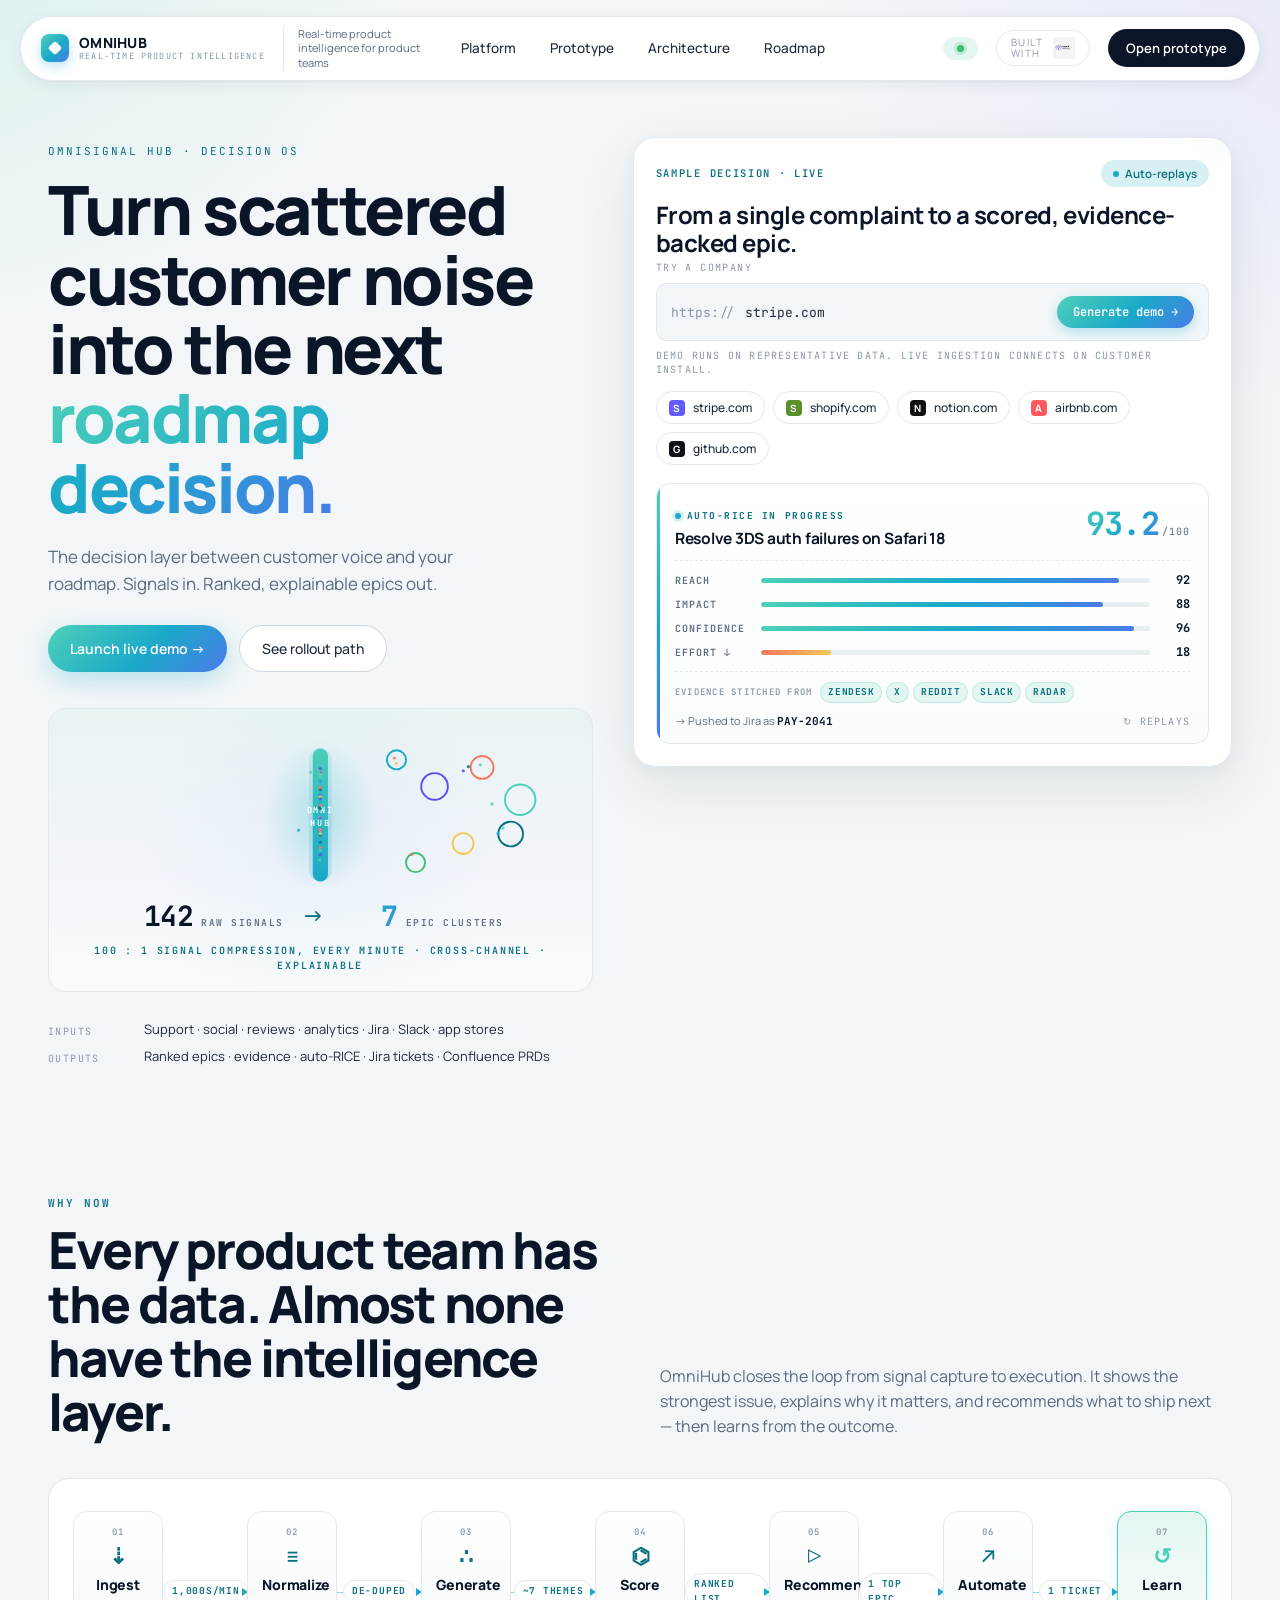
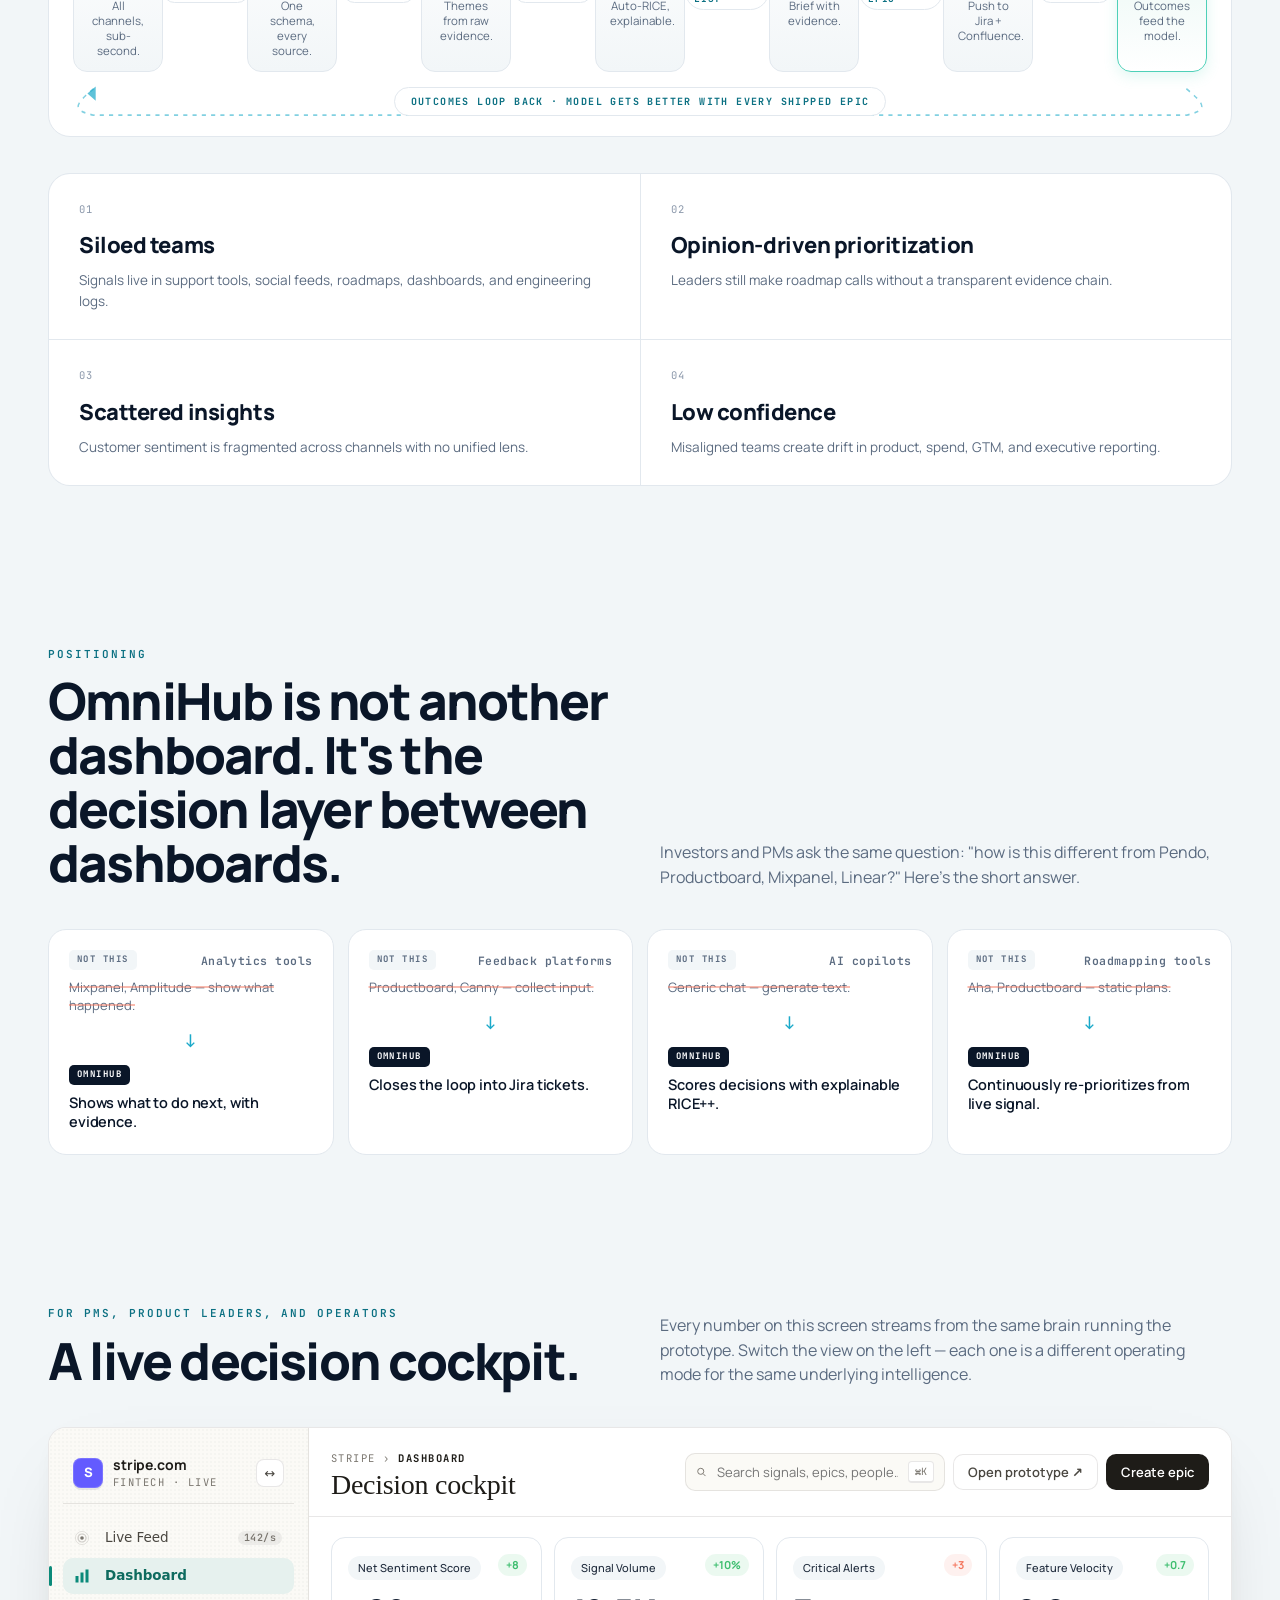
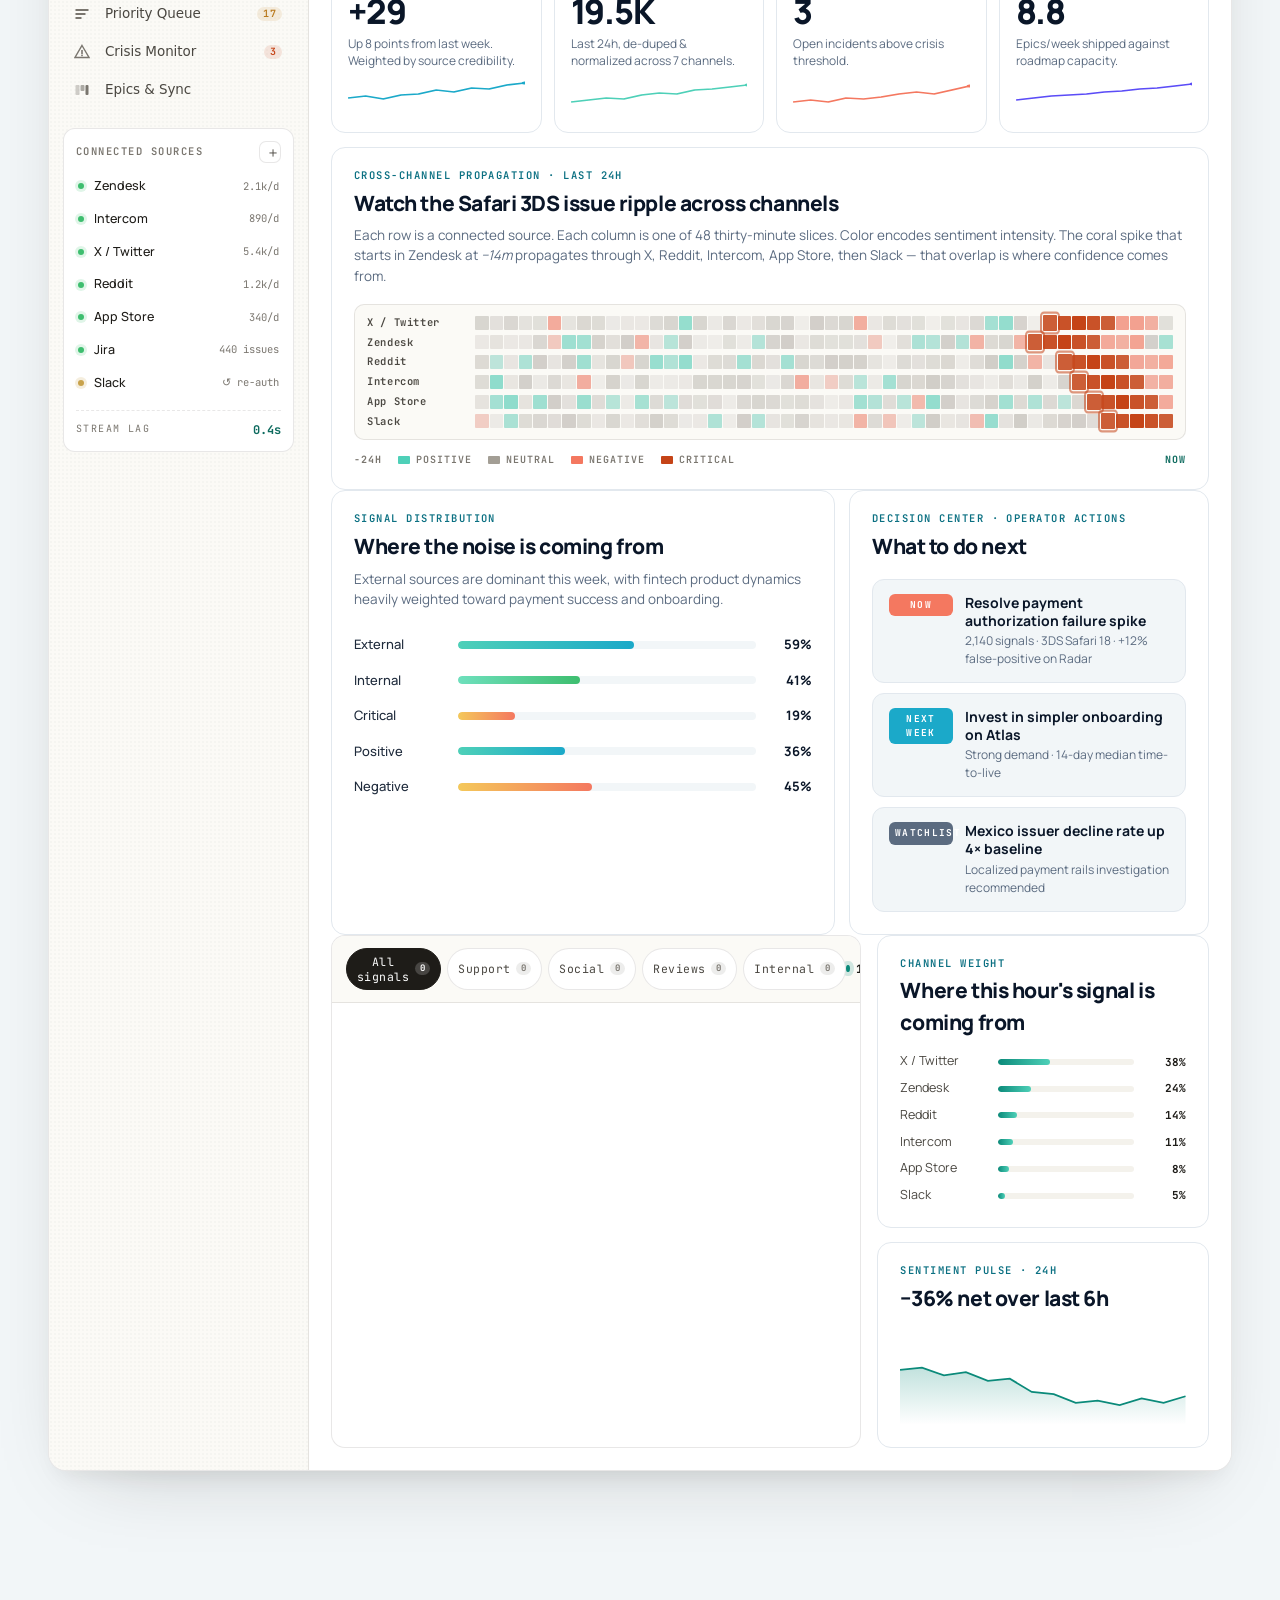
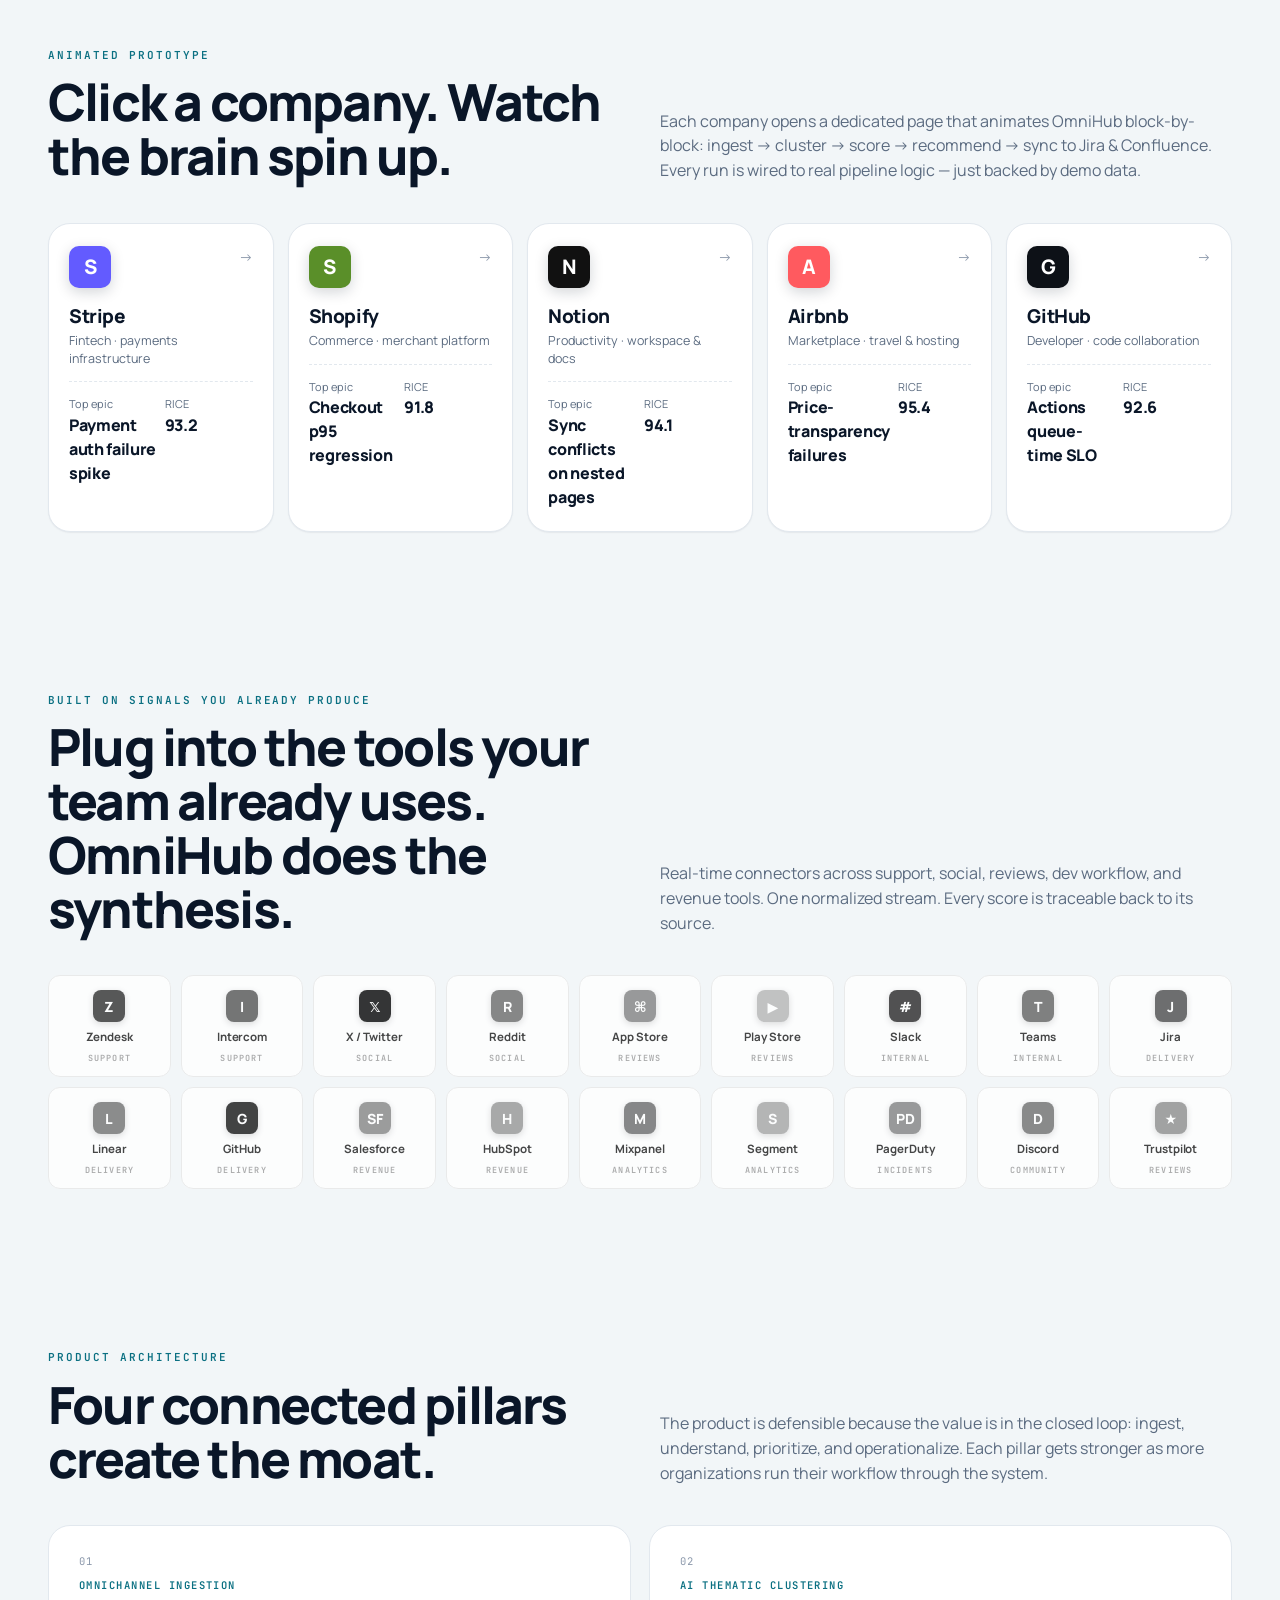
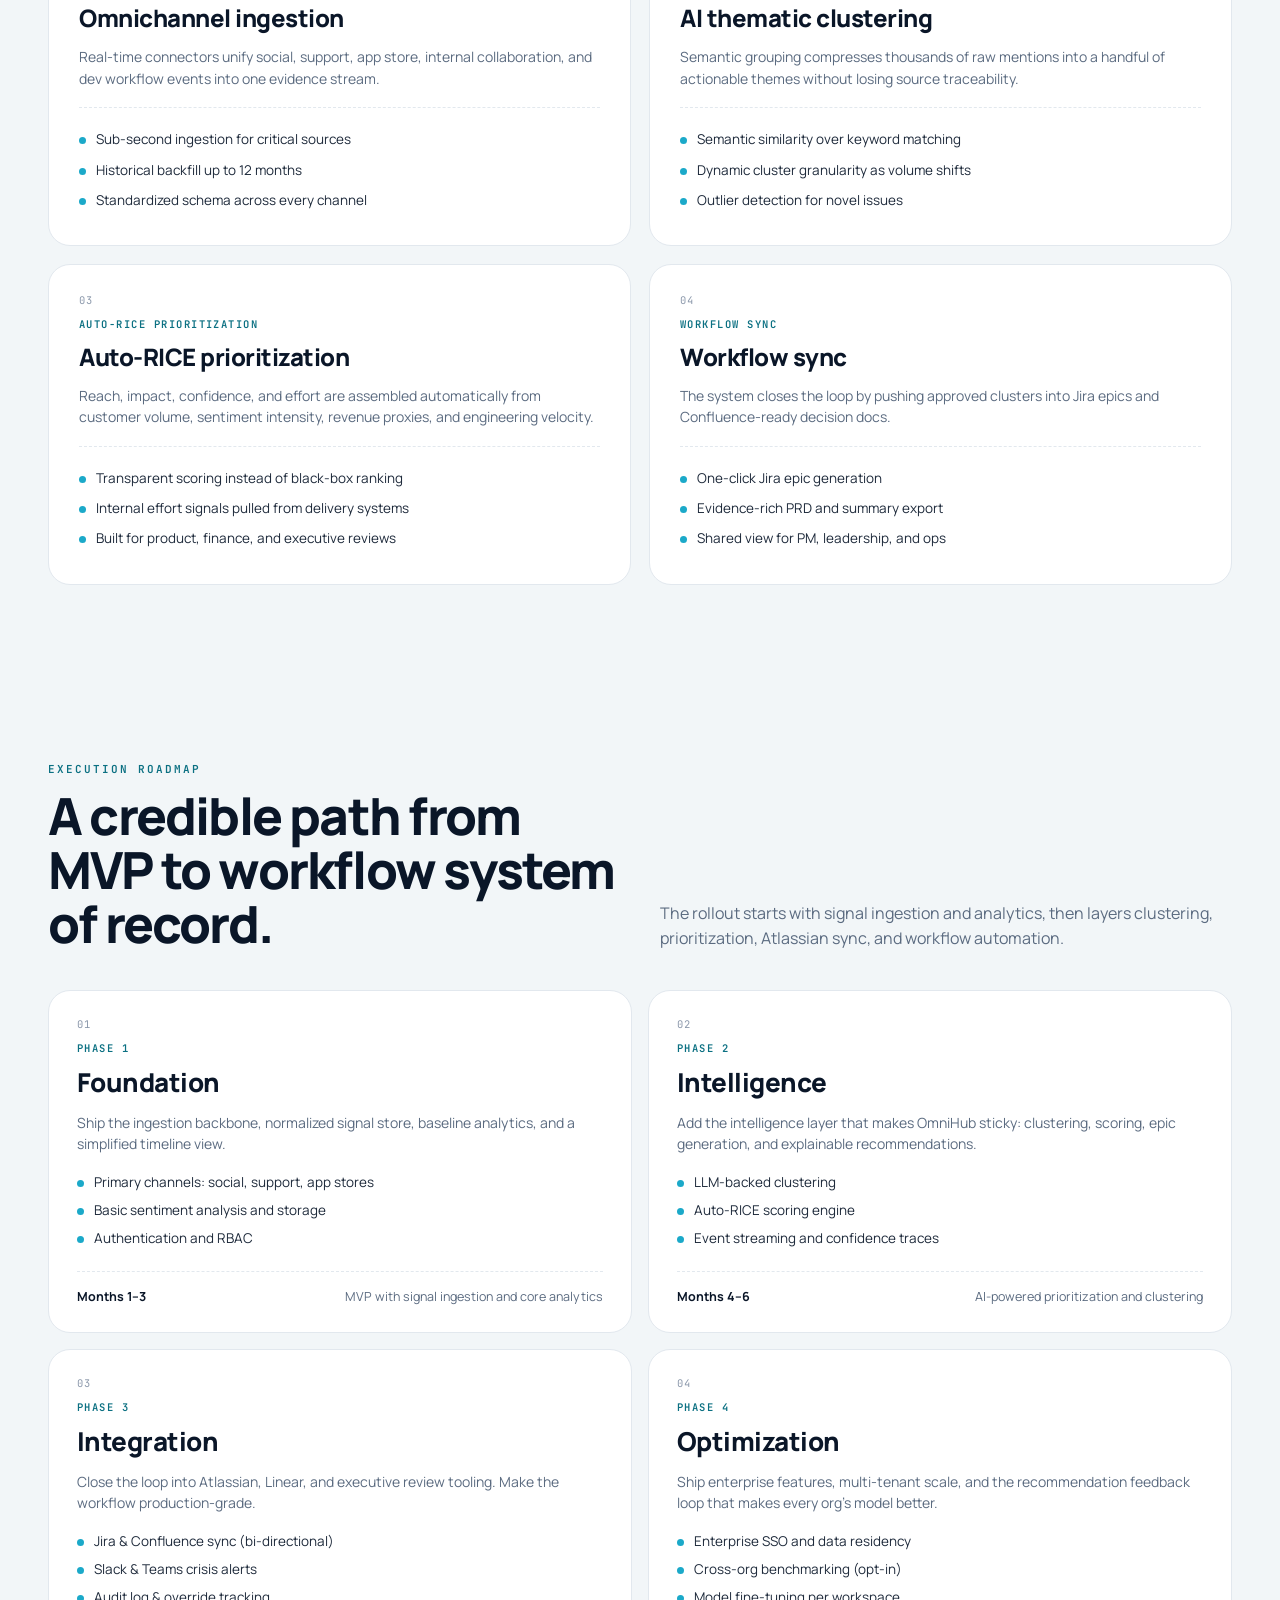
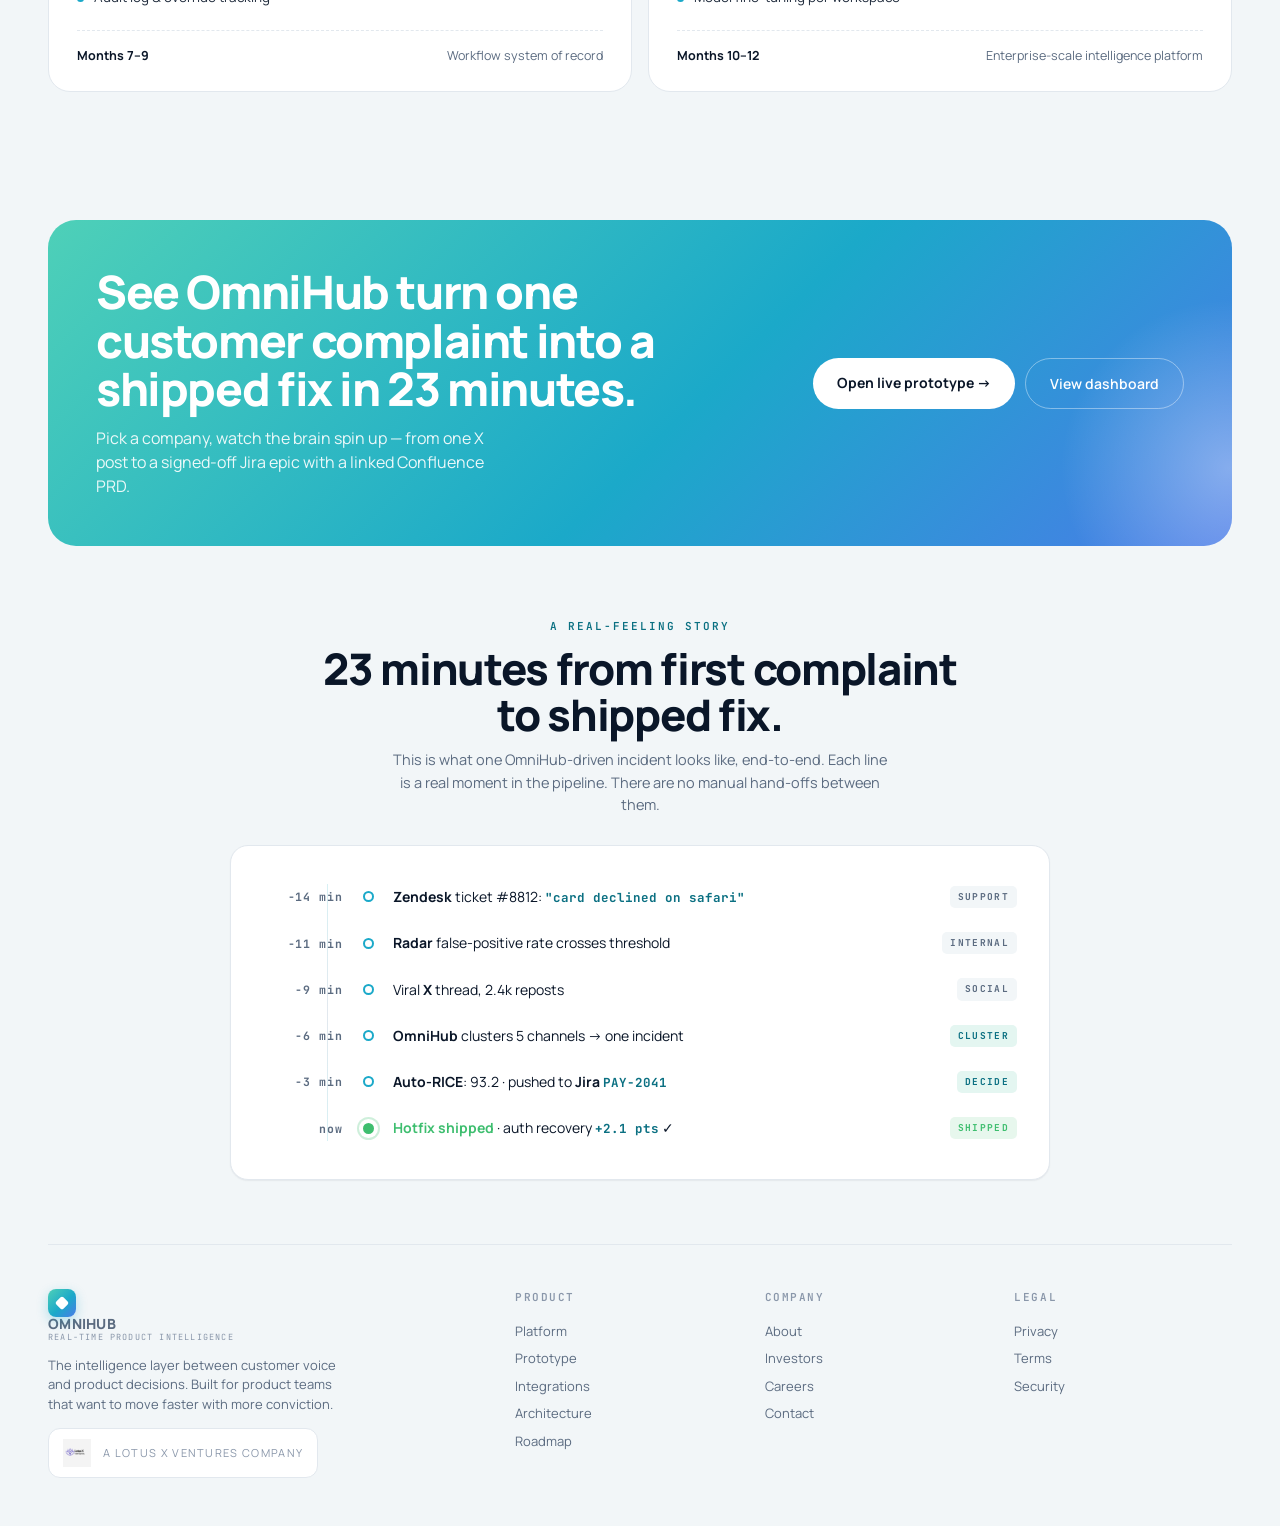
==== frontend/index.html @ bb3aeeeb "Initial OmniHub investor prototype Backend (FastAPI): - 26 hand-authored catalog companies, 11 indus" ====
<!doctype html>
<html lang="en">
<head>
<meta charset="utf-8" />
<meta name="viewport" content="width=device-width, initial-scale=1" />
<title>OmniHub — Real-time product intelligence</title>
<link rel="stylesheet" href="styles.css" />
<link rel="stylesheet" href="console.css" />
</head>
<body>

<!-- Mobile pitch (only visible <900px) -->
<div class="mobile-pitch">
  <div class="mp-card">
    <div class="mp-brand">
      <div class="brand-mark"></div>
      <div class="mp-name">OMNIHUB</div>
    </div>
    <div class="mp-eyebrow">Decision OS for product teams</div>
    <h1 class="mp-h">Built for desktop product workflows.</h1>
    <p class="mp-p">Open this on your laptop for the full live demo — a real-time dashboard, animated 22-second prototype, and crisis-monitor view.</p>
    <div class="mp-thumbs">
      <div class="mp-thumb">
        <div class="mp-tlab">Dashboard</div>
        <div class="mp-tcanvas mp-canvas-dash"></div>
      </div>
      <div class="mp-thumb">
        <div class="mp-tlab">Prototype</div>
        <div class="mp-tcanvas mp-canvas-proto"></div>
      </div>
      <div class="mp-thumb">
        <div class="mp-tlab">Crisis</div>
        <div class="mp-tcanvas mp-canvas-crisis"></div>
      </div>
    </div>
    <a class="mp-cta" href="prototype.html?co=stripe">Run prototype anyway →</a>
    <p class="mp-foot">Built with Lotus X Ventures · OmniSignal Hub</p>
  </div>
</div>

<!-- Page wrapper (hidden on mobile) -->
<div class="desktop-only">

<!-- Floating nav -->
<nav class="topnav">
  <div class="brand">
    <div class="brand-mark"></div>
    <div class="brand-text">
      <div class="n">OMNIHUB</div>
      <div class="s">Real-time product intelligence</div>
    </div>
  </div>
  <div class="nav-tag">Real-time product intelligence for product teams</div>
  <div class="links">
    <a href="#platform">Platform</a>
    <a href="prototype.html?co=stripe">Prototype</a>
    <a href="#architecture">Architecture</a>
    <a href="#roadmap">Roadmap</a>
  </div>
  <div class="pill"><span class="gdot"></span> </div>
  <div class="lotus-badge">
    <span class="lab">Built<br/>with</span>
    <img src="assets/lotusx.png" alt="Lotus X Ventures" />
  </div>
  <span class="tip-wrap">
    <button class="btn-pri proto-jump" data-co="stripe">Open prototype</button>
    <span class="tip">Watch this exact decision happen end-to-end in 22 seconds.</span>
  </span>
</nav>

<div class="shell">

  <!-- ========== HERO ========== -->
  <section class="hero" id="platform">
    <div class="hero-grid">
      <div>
        <span class="kicker">OmniSignal Hub · Decision OS</span>
        <h1>Turn scattered customer noise into the next <span class="grad">roadmap decision.</span></h1>
        <p class="hero-sub">
          The decision layer between customer voice and your roadmap. Signals in. Ranked, explainable epics out.
        </p>
        <div class="hero-ctas">
          <button class="btn-gr proto-jump" data-co="stripe">Launch live demo →</button>
          <a class="btn-outline" href="#roadmap">See rollout path</a>
        </div>

        <!-- Signal Compression animation (replaces static hero-stats) -->
        <div class="compression-viz" id="compressionViz" aria-label="Signal compression demonstration">
          <svg viewBox="0 0 520 160" preserveAspectRatio="xMidYMid meet">
            <defs>
              <linearGradient id="cvBrain" x1="0" x2="0" y1="0" y2="1">
                <stop offset="0" stop-color="#4ED0B8"/>
                <stop offset="1" stop-color="#1BA9C9"/>
              </linearGradient>
              <radialGradient id="cvHalo" cx="0.5" cy="0.5" r="0.5">
                <stop offset="0" stop-color="#1BA9C9" stop-opacity=".25"/>
                <stop offset="1" stop-color="#1BA9C9" stop-opacity="0"/>
              </radialGradient>
            </defs>
            <!-- Brain bar -->
            <rect x="248" y="10" width="24" height="140" rx="12" fill="url(#cvBrain)" opacity="0.18"/>
            <rect x="252" y="10" width="16" height="140" rx="8" fill="url(#cvBrain)"/>
            <ellipse cx="260" cy="80" rx="60" ry="80" fill="url(#cvHalo)"/>
            <text x="260" y="78" text-anchor="middle" font-family="JetBrains Mono" font-size="9" fill="#fff" letter-spacing="2" font-weight="700">OMNI</text>
            <text x="260" y="92" text-anchor="middle" font-family="JetBrains Mono" font-size="9" fill="#fff" letter-spacing="2" font-weight="700">HUB</text>
            <!-- Cluster rings (right side, 7 rings) -->
            <g id="cvRings"></g>
            <!-- Source dots get appended dynamically -->
            <g id="cvDots"></g>
          </svg>
          <div class="cv-counter">
            <span class="cv-from"><b id="cvFrom">142</b><em>raw signals</em></span>
            <span class="cv-arrow">→</span>
            <span class="cv-to"><b id="cvTo">7</b><em>epic clusters</em></span>
          </div>
          <div class="cv-cap">100 : 1 signal compression, every minute · cross-channel · explainable</div>
        </div>

        <div class="hero-io">
          <div class="k">Inputs</div>
          <div class="v">Support · social · reviews · analytics · Jira · Slack · app stores</div>
          <div class="k">Outputs</div>
          <div class="v">Ranked epics · evidence · auto-RICE · Jira tickets · Confluence PRDs</div>
        </div>
      </div>

      <!-- Live preview card (hero right) — Sample decision card mini-demo -->
      <div class="preview-card">
        <div class="pc-head">
          <span class="t">Sample decision · Live</span>
          <span class="pc-chip">Auto-replays</span>
        </div>
        <div class="pc-title">From a single complaint to a scored, evidence-backed epic.</div>

        <div class="pc-label">Try a company</div>
        <div class="pc-url">
          <span class="proto">https://</span>
          <input id="heroUrl" type="text" value="stripe.com" autocomplete="off" spellcheck="false" />
          <button class="gen" id="heroGen">Generate demo →</button>
        </div>
        <div class="pc-url-cap">Demo runs on representative data. Live ingestion connects on customer install.</div>
        <div class="pc-logos" id="heroLogos"></div>

        <!-- Mini live-replaying decision card -->
        <div class="mini-decision" id="miniDecision">
          <div class="md-hdr">
            <div class="md-meta">
              <span class="md-eyebrow"><i></i> Auto-RICE in progress</span>
              <div class="md-title" id="mdTitle">Resolve 3DS auth failures on Safari 18</div>
            </div>
            <div class="md-score">
              <span class="md-score-v" id="mdScore">0.0</span>
              <span class="md-score-k">/100</span>
            </div>
          </div>
          <div class="md-bars">
            <div class="md-bar"><span class="md-l">Reach</span><span class="md-tr"><i data-k="R"></i></span><span class="md-v" data-v="R">0</span></div>
            <div class="md-bar"><span class="md-l">Impact</span><span class="md-tr"><i data-k="I"></i></span><span class="md-v" data-v="I">0</span></div>
            <div class="md-bar"><span class="md-l">Confidence</span><span class="md-tr"><i data-k="C"></i></span><span class="md-v" data-v="C">0</span></div>
            <div class="md-bar md-bar-e"><span class="md-l">Effort ↓</span><span class="md-tr"><i data-k="E"></i></span><span class="md-v" data-v="E">0</span></div>
          </div>
          <div class="md-evidence">
            <span class="md-ev-h">Evidence stitched from</span>
            <span class="md-ev-row" id="mdEvRow"></span>
          </div>
          <div class="md-foot">
            <span class="md-foot-l">→ Pushed to Jira as <b id="mdJira">PAY-2041</b></span>
            <span class="md-foot-r"><span class="md-replay">↻ replays</span></span>
          </div>
        </div>
      </div>
    </div>
  </section>

  <!-- ========== WHY NOW / END-TO-END LOOP ========== -->
  <section>
    <div class="sec-head">
      <div>
        <div class="sec-kicker">Why now</div>
        <h2 class="sec-title">Every product team has the data. Almost none have the intelligence layer.</h2>
      </div>
      <p class="sec-sub">OmniHub closes the loop from signal capture to execution. It shows the strongest issue, explains why it matters, and recommends what to ship next — then learns from the outcome.</p>
    </div>

    <!-- 7-step closed loop ribbon -->
    <div class="loop-ribbon" aria-label="OmniHub end-to-end loop">
      <div class="loop-track">
        <div class="loop-node"><div class="ln-i">01</div><div class="ln-icon">⇣</div><div class="ln-h">Ingest</div><div class="ln-d">All channels, sub-second.</div></div>
        <div class="loop-link"><span class="ll-num">1,000s/min</span></div>
        <div class="loop-node"><div class="ln-i">02</div><div class="ln-icon">≡</div><div class="ln-h">Normalize</div><div class="ln-d">One schema, every source.</div></div>
        <div class="loop-link"><span class="ll-num">de-duped</span></div>
        <div class="loop-node"><div class="ln-i">03</div><div class="ln-icon">∴</div><div class="ln-h">Generate</div><div class="ln-d">Themes from raw evidence.</div></div>
        <div class="loop-link"><span class="ll-num">~7 themes</span></div>
        <div class="loop-node"><div class="ln-i">04</div><div class="ln-icon">⌬</div><div class="ln-h">Score</div><div class="ln-d">Auto-RICE, explainable.</div></div>
        <div class="loop-link"><span class="ll-num">ranked list</span></div>
        <div class="loop-node"><div class="ln-i">05</div><div class="ln-icon">▷</div><div class="ln-h">Recommend</div><div class="ln-d">Brief with evidence.</div></div>
        <div class="loop-link"><span class="ll-num">1 top epic</span></div>
        <div class="loop-node"><div class="ln-i">06</div><div class="ln-icon">↗</div><div class="ln-h">Automate</div><div class="ln-d">Push to Jira + Confluence.</div></div>
        <div class="loop-link"><span class="ll-num">1 ticket</span></div>
        <div class="loop-node loop-node-learn"><div class="ln-i">07</div><div class="ln-icon">↺</div><div class="ln-h">Learn</div><div class="ln-d">Outcomes feed the model.</div></div>
      </div>
      <div class="loop-return" aria-hidden="true">
        <svg viewBox="0 0 1100 30" preserveAspectRatio="none">
          <path d="M 1080 4 C 1100 18, 1100 22, 1080 26 L 20 26 C 0 22, 0 18, 20 4" fill="none" stroke="#1BA9C9" stroke-width="1.4" stroke-dasharray="4 5" opacity="0.55"/>
          <polygon points="22,2 14,8 22,14" fill="#1BA9C9" opacity="0.7"/>
        </svg>
        <span class="lr-label">Outcomes loop back · model gets better with every shipped epic</span>
      </div>
    </div>

    <div class="probs" style="margin-top:36px">
      <div class="prob"><div class="i">01</div><h4>Siloed teams</h4><p>Signals live in support tools, social feeds, roadmaps, dashboards, and engineering logs.</p></div>
      <div class="prob"><div class="i">02</div><h4>Opinion-driven prioritization</h4><p>Leaders still make roadmap calls without a transparent evidence chain.</p></div>
      <div class="prob"><div class="i">03</div><h4>Scattered insights</h4><p>Customer sentiment is fragmented across channels with no unified lens.</p></div>
      <div class="prob"><div class="i">04</div><h4>Low confidence</h4><p>Misaligned teams create drift in product, spend, GTM, and executive reporting.</p></div>
    </div>
  </section>

  <!-- ========== WHAT OMNIHUB IS NOT ========== -->
  <section class="not-section">
    <div class="sec-head">
      <div>
        <div class="sec-kicker">Positioning</div>
        <h2 class="sec-title">OmniHub is not another dashboard. It's the decision layer between dashboards.</h2>
      </div>
      <p class="sec-sub">Investors and PMs ask the same question: "how is this different from Pendo, Productboard, Mixpanel, Linear?" Here's the short answer.</p>
    </div>

    <div class="not-grid">
      <div class="not-card">
        <div class="nc-row nc-not"><span class="nc-tag">Not this</span><span class="nc-cat">Analytics tools</span></div>
        <div class="nc-said">Mixpanel, Amplitude — show what happened.</div>
        <div class="nc-arrow">↓</div>
        <div class="nc-row nc-is"><span class="nc-tag is">OmniHub</span></div>
        <div class="nc-said is">Shows what to do next, with evidence.</div>
      </div>
      <div class="not-card">
        <div class="nc-row nc-not"><span class="nc-tag">Not this</span><span class="nc-cat">Feedback platforms</span></div>
        <div class="nc-said">Productboard, Canny — collect input.</div>
        <div class="nc-arrow">↓</div>
        <div class="nc-row nc-is"><span class="nc-tag is">OmniHub</span></div>
        <div class="nc-said is">Closes the loop into Jira tickets.</div>
      </div>
      <div class="not-card">
        <div class="nc-row nc-not"><span class="nc-tag">Not this</span><span class="nc-cat">AI copilots</span></div>
        <div class="nc-said">Generic chat — generate text.</div>
        <div class="nc-arrow">↓</div>
        <div class="nc-row nc-is"><span class="nc-tag is">OmniHub</span></div>
        <div class="nc-said is">Scores decisions with explainable RICE++.</div>
      </div>
      <div class="not-card">
        <div class="nc-row nc-not"><span class="nc-tag">Not this</span><span class="nc-cat">Roadmapping tools</span></div>
        <div class="nc-said">Aha, Productboard — static plans.</div>
        <div class="nc-arrow">↓</div>
        <div class="nc-row nc-is"><span class="nc-tag is">OmniHub</span></div>
        <div class="nc-said is">Continuously re-prioritizes from live signal.</div>
      </div>
    </div>
  </section>

  <!-- ========== LIVE DASHBOARD ========== -->
  <section id="dashboard">
    <div class="sec-head">
      <div>
        <div class="sec-kicker">For PMs, product leaders, and operators</div>
        <h2 class="sec-title">A live decision cockpit.</h2>
      </div>
      <p class="sec-sub">Every number on this screen streams from the same brain running the prototype. Switch the view on the left — each one is a different operating mode for the same underlying intelligence.</p>
    </div>

    <div class="console" id="console">
      <!-- Left rail -->
      <aside class="cns-rail">
        <div class="rail-h">
          <div class="rail-h-l">
            <span class="sq" style="background:#635BFF">S</span>
            <div>
              <div class="rail-co">stripe.com</div>
              <div class="rail-sub">Fintech · Live</div>
            </div>
          </div>
          <button class="rail-swap" id="railSwap" title="Switch company">↔</button>
          <div class="rail-menu" id="railMenu"></div>
        </div>

        <nav class="rail-nav" id="railNav">
          <button class="rn" data-view="feed"><span class="ico"><svg viewBox="0 0 16 16"><circle cx="8" cy="8" r="1.8" fill="currentColor"/><circle cx="8" cy="8" r="4" fill="none" stroke="currentColor" stroke-width="1.2" opacity=".35"/><circle cx="8" cy="8" r="6.6" fill="none" stroke="currentColor" stroke-width="1" opacity=".18"/></svg></span>Live Feed<em class="badge">142/s</em></button>
          <button class="rn active" data-view="dash"><span class="ico"><svg viewBox="0 0 16 16"><rect x="1.5" y="8" width="3" height="6.5" fill="currentColor"/><rect x="6.5" y="4.5" width="3" height="10" fill="currentColor"/><rect x="11.5" y="1.5" width="3" height="13" fill="currentColor"/></svg></span>Dashboard</button>
          <button class="rn" data-view="queue"><span class="ico"><svg viewBox="0 0 16 16"><rect x="1.5" y="3" width="13" height="2" fill="currentColor"/><rect x="1.5" y="7" width="10" height="2" fill="currentColor"/><rect x="1.5" y="11" width="6" height="2" fill="currentColor"/></svg></span>Priority Queue<em class="badge warn">17</em></button>
          <button class="rn" data-view="crisis"><span class="ico"><svg viewBox="0 0 16 16"><path d="M8 1.5 L15 13.5 L1 13.5 Z" fill="none" stroke="currentColor" stroke-width="1.4"/><rect x="7.2" y="6" width="1.6" height="4" fill="currentColor"/><rect x="7.2" y="10.6" width="1.6" height="1.6" fill="currentColor"/></svg></span>Crisis Monitor<em class="badge crit">3</em></button>
          <button class="rn" data-view="epics"><span class="ico"><svg viewBox="0 0 16 16"><rect x="1.5" y="3" width="4" height="10" rx="1" fill="currentColor" opacity=".35"/><rect x="6.5" y="3" width="4" height="6" rx="1" fill="currentColor" opacity=".6"/><rect x="11.5" y="3" width="3" height="10" rx="1" fill="currentColor"/></svg></span>Epics &amp; Sync</button>
        </nav>

        <div class="rail-srcs">
          <div class="rs-h">
            <h5>Connected sources</h5>
            <button class="rs-add" id="connectBtn" title="Connect a new source">＋</button>
          </div>
          <div class="rs-row"><span class="dt ok"></span><span class="nm">Zendesk</span><span class="vt">2.1k/d</span></div>
          <div class="rs-row"><span class="dt ok"></span><span class="nm">Intercom</span><span class="vt">890/d</span></div>
          <div class="rs-row"><span class="dt ok"></span><span class="nm">X / Twitter</span><span class="vt">5.4k/d</span></div>
          <div class="rs-row"><span class="dt ok"></span><span class="nm">Reddit</span><span class="vt">1.2k/d</span></div>
          <div class="rs-row"><span class="dt ok"></span><span class="nm">App Store</span><span class="vt">340/d</span></div>
          <div class="rs-row"><span class="dt ok"></span><span class="nm">Jira</span><span class="vt">440 issues</span></div>
          <div class="rs-row"><span class="dt slow"></span><span class="nm">Slack</span><span class="vt">↺ re-auth</span></div>
          <div class="rs-foot">
            <div class="rsf-k">Stream lag</div>
            <div class="rsf-v">0.4s</div>
          </div>
        </div>
      </aside>

      <!-- Main column -->
      <div class="cns-main">
        <!-- Command bar -->
        <div class="cns-cmd">
          <div class="cmd-title" id="cmdTitle">
            <span class="cmd-breadcrumb">Stripe › <b id="cmdView">Dashboard</b></span>
            <div class="cmd-h" id="cmdH">Decision cockpit</div>
          </div>
          <div class="cmd-right">
            <div class="cmd-search">
              <svg viewBox="0 0 16 16" width="14" height="14"><circle cx="7" cy="7" r="4.5" fill="none" stroke="currentColor" stroke-width="1.4"/><path d="M10.5 10.5 L14 14" stroke="currentColor" stroke-width="1.4"/></svg>
              <input placeholder="Search signals, epics, people…" />
              <kbd>⌘K</kbd>
            </div>
            <span class="tip-wrap">
              <button class="cmd-btn ghost proto-jump" data-co="stripe">Open prototype ↗</button>
              <span class="tip tip-bot">Watch this exact decision happen end-to-end in 22 seconds.</span>
            </span>
            <button class="cmd-btn primary" id="createEpicBtn">Create epic</button>
          </div>
        </div>

        <!-- Views -->
        <div class="cns-views">

          <!-- ========== DASHBOARD ========== -->
          <div class="cns-view" data-view="dash">
            <div class="kpi-row">
              <div class="kpi">
                <span class="lab">Net Sentiment Score</span>
                <span class="delta">+8</span>
                <div class="big" data-count="29" data-prefix="+">+0</div>
                <div class="cap">Up 8 points from last week. Weighted by source credibility.</div>
                <svg class="spark" viewBox="0 0 100 28" preserveAspectRatio="none"><polyline fill="none" stroke="#1BA9C9" stroke-width="1.6" points="0,18 10,16 20,19 30,15 40,14 50,10 60,12 70,8 80,9 90,5 100,3"/></svg>
              </div>
              <div class="kpi">
                <span class="lab">Signal Volume</span>
                <span class="delta">+10%</span>
                <div class="big" data-count="19500" data-fmt="k">0</div>
                <div class="cap">Last 24h, de-duped &amp; normalized across 7 channels.</div>
                <svg class="spark" viewBox="0 0 100 28" preserveAspectRatio="none"><polyline fill="none" stroke="#4ED0B8" stroke-width="1.6" points="0,22 10,20 20,18 30,19 40,15 50,13 60,14 70,10 80,9 90,7 100,5"/></svg>
              </div>
              <div class="kpi">
                <span class="lab">Critical Alerts</span>
                <span class="delta down">+3</span>
                <div class="big" data-count="3">0</div>
                <div class="cap">Open incidents above crisis threshold.</div>
                <svg class="spark" viewBox="0 0 100 28" preserveAspectRatio="none"><polyline fill="none" stroke="#F47860" stroke-width="1.6" points="0,22 10,20 20,22 30,18 40,19 50,17 60,14 70,12 80,14 90,10 100,6"/></svg>
              </div>
              <div class="kpi">
                <span class="lab">Feature Velocity</span>
                <span class="delta">+0.7</span>
                <div class="big" data-count="8.8" data-decimals="1">0</div>
                <div class="cap">Epics/week shipped against roadmap capacity.</div>
                <svg class="spark" viewBox="0 0 100 28" preserveAspectRatio="none"><polyline fill="none" stroke="#5B4CF7" stroke-width="1.6" points="0,20 10,18 20,16 30,15 40,14 50,12 60,11 70,9 80,8 90,6 100,4"/></svg>
              </div>
            </div>

            <!-- Cross-channel weather map -->
            <div class="panel weather-panel">
              <div class="ptag">Cross-channel propagation · last 24h</div>
              <h4>Watch the Safari 3DS issue ripple across channels</h4>
              <p class="desc">Each row is a connected source. Each column is one of 48 thirty-minute slices. Color encodes sentiment intensity. The coral spike that starts in Zendesk at <em>−14m</em> propagates through X, Reddit, Intercom, App Store, then Slack — that overlap is where confidence comes from.</p>
              <div class="weather-map" id="weatherMap"></div>
              <div class="weather-legend">
                <span class="wl-time">−24h</span>
                <span class="wl-key"><i class="wl-pos"></i> Positive</span>
                <span class="wl-key"><i class="wl-neu"></i> Neutral</span>
                <span class="wl-key"><i class="wl-neg"></i> Negative</span>
                <span class="wl-key"><i class="wl-crit"></i> Critical</span>
                <span class="wl-time r">now</span>
              </div>
            </div>

            <div class="dash-row">
              <div class="panel">
                <div class="ptag">Signal distribution</div>
                <h4>Where the noise is coming from</h4>
                <p class="desc">External sources are dominant this week, with fintech product dynamics heavily weighted toward payment success and onboarding.</p>
                <div class="bar-row ext"><span class="lab">External</span><span class="tr"><i style="width:59%"></i></span><span class="val">59%</span></div>
                <div class="bar-row int"><span class="lab">Internal</span><span class="tr"><i style="width:41%"></i></span><span class="val">41%</span></div>
                <div class="bar-row crit"><span class="lab">Critical</span><span class="tr"><i style="width:19%"></i></span><span class="val">19%</span></div>
                <div class="bar-row ext"><span class="lab">Positive</span><span class="tr"><i style="width:36%"></i></span><span class="val">36%</span></div>
                <div class="bar-row crit"><span class="lab">Negative</span><span class="tr"><i style="width:45%"></i></span><span class="val">45%</span></div>
              </div>
              <div class="panel">
                <div class="ptag">Decision center · operator actions</div>
                <h4>What to do next</h4>
                <div class="action-list">
                  <div class="action-item now"><div class="tag">NOW</div><div><div class="t">Resolve payment authorization failure spike</div><div class="s">2,140 signals · 3DS Safari 18 · +12% false-positive on Radar</div></div></div>
                  <div class="action-item next"><div class="tag">NEXT WEEK</div><div><div class="t">Invest in simpler onboarding on Atlas</div><div class="s">Strong demand · 14-day median time-to-live</div></div></div>
                  <div class="action-item watch"><div class="tag">WATCHLIST</div><div><div class="t">Mexico issuer decline rate up 4× baseline</div><div class="s">Localized payment rails investigation recommended</div></div></div>
                </div>
              </div>
            </div>
          </div>

          <!-- ========== LIVE FEED ========== -->
          <div class="cns-view" data-view="feed" hidden>
            <div class="feed-wrap">
              <div class="feed-head">
                <div class="fh-filters">
                  <button class="fh-chip active">All signals</button>
                  <button class="fh-chip">Support</button>
                  <button class="fh-chip">Social</button>
                  <button class="fh-chip">Reviews</button>
                  <button class="fh-chip">Internal</button>
                </div>
                <div class="fh-rate"><span class="rdot"></span> <b id="feedRate">142</b>&nbsp;signals / second</div>
              </div>
              <ul class="feed-list" id="feedList"></ul>
            </div>
            <div class="feed-side">
              <div class="panel">
                <div class="ptag">Channel weight</div>
                <h4>Where this hour's signal is coming from</h4>
                <div class="channel-bars">
                  <div class="ch-row"><span class="nm">X / Twitter</span><div class="tr"><i style="width:38%"></i></div><span class="v">38%</span></div>
                  <div class="ch-row"><span class="nm">Zendesk</span><div class="tr"><i style="width:24%"></i></div><span class="v">24%</span></div>
                  <div class="ch-row"><span class="nm">Reddit</span><div class="tr"><i style="width:14%"></i></div><span class="v">14%</span></div>
                  <div class="ch-row"><span class="nm">Intercom</span><div class="tr"><i style="width:11%"></i></div><span class="v">11%</span></div>
                  <div class="ch-row"><span class="nm">App Store</span><div class="tr"><i style="width:8%"></i></div><span class="v">8%</span></div>
                  <div class="ch-row"><span class="nm">Slack</span><div class="tr"><i style="width:5%"></i></div><span class="v">5%</span></div>
                </div>
              </div>
              <div class="panel">
                <div class="ptag">Sentiment pulse · 24h</div>
                <h4>−36% net over last 6h</h4>
                <svg viewBox="0 0 260 90" class="pulse">
                  <defs>
                    <linearGradient id="pg" x1="0" x2="0" y1="0" y2="1">
                      <stop offset="0" stop-color="#0B8A7A" stop-opacity=".25"/>
                      <stop offset="1" stop-color="#0B8A7A" stop-opacity="0"/>
                    </linearGradient>
                  </defs>
                  <path d="M0 40 L20 38 L40 45 L60 42 L80 50 L100 48 L120 60 L140 62 L160 70 L180 68 L200 72 L220 66 L240 70 L260 64 L260 90 L0 90 Z" fill="url(#pg)"/>
                  <path d="M0 40 L20 38 L40 45 L60 42 L80 50 L100 48 L120 60 L140 62 L160 70 L180 68 L200 72 L220 66 L240 70 L260 64" fill="none" stroke="#0B8A7A" stroke-width="1.6"/>
                </svg>
              </div>
            </div>
          </div>

          <!-- ========== PRIORITY QUEUE ========== -->
          <div class="cns-view" data-view="queue" hidden>
            <div class="queue-head">
              <div class="qh-title">Ranked by auto-RICE · last 24h window · click any row to see why</div>
              <div class="qh-tabs">
                <button class="qh-chip active">All</button>
                <button class="qh-chip">Bugs</button>
                <button class="qh-chip">Features</button>
                <button class="qh-chip">Risk</button>
              </div>
            </div>
            <ol class="queue-list" id="queueList"></ol>
          </div>

          <!-- ========== CRISIS MONITOR ========== -->
          <div class="cns-view" data-view="crisis" hidden>
            <!-- Hero banner with 10-min SLA clock -->
            <div class="crisis-banner crisis-hero">
              <div class="ch-clock" id="crisisClock" title="Detection SLA · 10 min">
                <svg viewBox="0 0 80 80" width="78" height="78">
                  <circle cx="40" cy="40" r="34" fill="none" stroke="rgba(197,68,23,0.12)" stroke-width="6"/>
                  <circle id="ccRing" cx="40" cy="40" r="34" fill="none" stroke="#4ED0B8" stroke-width="6"
                    stroke-dasharray="213.6" stroke-dashoffset="213.6"
                    stroke-linecap="round" transform="rotate(-90 40 40)"/>
                </svg>
                <div class="cc-time" id="ccTime">00:00</div>
                <div class="cc-cap">elapsed</div>
              </div>
              <div class="ch-body">
                <div class="cb-lead">
                  <span class="cb-dot"></span>
                  ACTIVE INCIDENT · DETECTION SLA <b id="ccSla">✓ Met (8m)</b>
                </div>
                <div class="cb-title">Payment authorization failures spiking — 3DS on Safari 18</div>
                <div class="cb-meta">First observed <em id="ccObserved">14 min</em> ago · 47 merchants · 2,140 signals · PagerDuty P2 triggered · auto-paged Payments EM &amp; CPO</div>
              </div>
              <button class="cb-act">Create incident room →</button>
            </div>

            <!-- Above the fold: timeline + radar -->
            <div class="crisis-grid">
              <div class="panel">
                <div class="ptag">Timeline · last 60 min</div>
                <h4>Event reconstruction</h4>
                <ol class="ti-list">
                  <li><b>−14m</b><span>Zendesk · 38 tickets referencing "declined" on Safari 18</span></li>
                  <li><b>−11m</b><span>Radar false-positive rate crosses +10% threshold</span></li>
                  <li><b>−09m</b><span>X · viral thread <code>@indiehacker</code> — 2.4k reposts</span></li>
                  <li><b>−06m</b><span>OmniHub clusters 5 channels into one incident</span></li>
                  <li class="now"><b>now</b><span>CPO &amp; Payments EM paged · war-room auto-created</span></li>
                </ol>
              </div>

              <div class="panel radar-panel">
                <div class="ptag">Threshold radar</div>
                <h4>How far past baseline</h4>
                <div class="radar-rows">
                  <div class="rr"><span class="nm">Negative sentiment lift</span><div class="tr"><i style="width:86%;background:#E5541B"></i></div><span class="v">+86%</span></div>
                  <div class="rr"><span class="nm">Volume vs. σ baseline</span><div class="tr"><i style="width:72%;background:#E5541B"></i></div><span class="v">4.2σ</span></div>
                  <div class="rr"><span class="nm">Cross-channel spread</span><div class="tr"><i style="width:58%;background:#F4C85A"></i></div><span class="v">5/7</span></div>
                  <div class="rr"><span class="nm">Keyword velocity</span><div class="tr"><i style="width:64%;background:#E5541B"></i></div><span class="v">+430%</span></div>
                  <div class="rr"><span class="nm">Viral index</span><div class="tr"><i style="width:41%;background:#F4C85A"></i></div><span class="v">0.41</span></div>
                </div>
              </div>
            </div>

            <!-- Below the fold: action plan -->
            <div class="panel wide action-plan-panel">
              <div class="ptag">Action plan · drafted by OmniHub</div>
              <h4>What to do in the next hour</h4>
              <div class="plan-grid">
                <div class="plan-col">
                  <div class="pc-h">Communicate</div>
                  <ul><li>Post merchant status banner</li><li>Notify top 50 affected accounts</li><li>Prepare 3-line public statement</li></ul>
                </div>
                <div class="plan-col">
                  <div class="pc-h">Investigate</div>
                  <ul><li>Roll back Radar rule <code>r-8823</code></li><li>Pin Safari 18 user-agent cohort</li><li>Validate 3DS challenge path</li></ul>
                </div>
                <div class="plan-col">
                  <div class="pc-h">Decide</div>
                  <ul><li>Ship hotfix or global revert</li><li>Escalate to Risk &amp; Compliance</li><li>Schedule post-incident review</li></ul>
                </div>
              </div>
            </div>
          </div>

          <!-- ========== EPICS & SYNC ========== -->
          <div class="cns-view" data-view="epics" hidden>
            <!-- Decision feed: how OmniHub learns from outcomes -->
            <div class="decision-feed">
              <div class="df-head">
                <div class="ptag">Decision history · OmniHub learns from outcomes</div>
                <h4>Every shipped epic, traced from signal to outcome</h4>
              </div>
              <div class="df-rail" id="decisionFeed">
                <div class="df-card">
                  <div class="df-trigger">@indiehacker tweet, 3DS auth failure</div>
                  <div class="df-cluster">2,140 signals · 5 channels</div>
                  <div class="df-mid">
                    <span class="df-rice">RICE 93.2</span>
                    <span class="df-jira">PAY-2041 · merged 47m</span>
                  </div>
                  <div class="df-outcome">✓ +2.1 pts auth recovery</div>
                </div>
                <div class="df-card">
                  <div class="df-trigger">Reddit r/ecommerce · Radar false-positives</div>
                  <div class="df-cluster">1,680 signals · 4 channels</div>
                  <div class="df-mid">
                    <span class="df-rice">RICE 87.4</span>
                    <span class="df-jira">PAY-2038 · merged 3.2h</span>
                  </div>
                  <div class="df-outcome">✓ +6.8% conversion</div>
                </div>
                <div class="df-card">
                  <div class="df-trigger">Capterra · Atlas onboarding friction</div>
                  <div class="df-cluster">1,640 signals · 3 channels</div>
                  <div class="df-mid">
                    <span class="df-rice">RICE 81.2</span>
                    <span class="df-jira">ATLAS-207 · merged 1.4d</span>
                  </div>
                  <div class="df-outcome">✓ −11% drop-off</div>
                </div>
                <div class="df-card">
                  <div class="df-trigger">Slack #payments-core · MX issuer rate</div>
                  <div class="df-cluster">820 signals · 4 channels</div>
                  <div class="df-mid">
                    <span class="df-rice">RICE 79.1</span>
                    <span class="df-jira">PAY-2040 · in review</span>
                  </div>
                  <div class="df-outcome pending">… A/B running</div>
                </div>
                <div class="df-card">
                  <div class="df-trigger">Intercom · involuntary churn EU cards</div>
                  <div class="df-cluster">1,220 signals · 3 channels</div>
                  <div class="df-mid">
                    <span class="df-rice">RICE 74.6</span>
                    <span class="df-jira">BIL-881 · shipped 5.1d</span>
                  </div>
                  <div class="df-outcome">✓ +2.0% MRR recovered</div>
                </div>
              </div>
            </div>

            <div class="epics-head">
              <div>
                <div class="ptag">Epics pipeline</div>
                <h4>Board-to-Jira sync · this sprint</h4>
              </div>
              <div class="epics-sync">
                <div class="sync-dot"></div>
                <div class="sync-text">Synced 26s ago · <b>Jira &amp; Confluence</b></div>
              </div>
            </div>

            <div class="kanban">
              <div class="kb-col">
                <div class="kb-h"><span>Proposed</span><em>4</em></div>
                <div class="kb-card">
                  <div class="kc-tag" style="background:#E9F5F2;color:#0B8A7A">Onboarding</div>
                  <div class="kc-t">Collapse KYC &amp; LLC in Atlas</div>
                  <div class="kc-m">1,640 signals · RICE 87.4</div>
                  <div class="kc-foot"><span class="kc-av">NP</span><span class="kc-av av2">SK</span><span class="kc-j">ATLAS-214</span></div>
                </div>
                <div class="kb-card">
                  <div class="kc-tag" style="background:#FDECE2;color:#C54417">Risk</div>
                  <div class="kc-t">Mexico issuer decline investigation</div>
                  <div class="kc-m">820 signals · RICE 79.1</div>
                  <div class="kc-foot"><span class="kc-av">RM</span><span class="kc-j">PAY-2040</span></div>
                </div>
                <div class="kb-card">
                  <div class="kc-tag" style="background:#EDF0FA;color:#3D3AE5">Docs</div>
                  <div class="kc-t">Webhook idempotency docs</div>
                  <div class="kc-m">410 signals · RICE 61.0</div>
                  <div class="kc-foot"><span class="kc-av">DV</span><span class="kc-j">DEV-118</span></div>
                </div>
              </div>

              <div class="kb-col">
                <div class="kb-h"><span>In Jira</span><em>3</em></div>
                <div class="kb-card on-jira">
                  <div class="kc-tag" style="background:#FDECE2;color:#C54417">Incident</div>
                  <div class="kc-t">Auth failure — Safari 18</div>
                  <div class="kc-m">2,140 signals · RICE 93.2</div>
                  <div class="kc-foot"><span class="kc-av">MG</span><span class="kc-av av2">LP</span><span class="kc-j on">PAY-2041 ✓</span></div>
                </div>
                <div class="kb-card on-jira">
                  <div class="kc-tag" style="background:#E9F5F2;color:#0B8A7A">Billing</div>
                  <div class="kc-t">Smart retries for involuntary churn</div>
                  <div class="kc-m">1,220 signals · RICE 74.6</div>
                  <div class="kc-foot"><span class="kc-av">YA</span><span class="kc-j on">BIL-881 ✓</span></div>
                </div>
              </div>

              <div class="kb-col">
                <div class="kb-h"><span>In PRD</span><em>2</em></div>
                <div class="kb-card">
                  <div class="kc-tag" style="background:#F1EEF9;color:#5B4CF7">Research</div>
                  <div class="kc-t">Merchant risk tolerance survey</div>
                  <div class="kc-m">Confluence · linked to PAY-2041</div>
                  <div class="kc-foot"><span class="kc-av">JN</span><span class="kc-j con">PRD · C-118</span></div>
                </div>
                <div class="kb-card">
                  <div class="kc-tag" style="background:#F1EEF9;color:#5B4CF7">Platform</div>
                  <div class="kc-t">3DS rule DSL refactor</div>
                  <div class="kc-m">Draft · 2 reviewers</div>
                  <div class="kc-foot"><span class="kc-av">OL</span><span class="kc-j con">PRD · C-121</span></div>
                </div>
              </div>

              <div class="kb-col">
                <div class="kb-h done"><span>Shipped</span><em>3</em></div>
                <div class="kb-card shipped">
                  <div class="kc-tag" style="background:#EAF4E8;color:#3A7A2E">Shipped</div>
                  <div class="kc-t">Radar rule rollback · Safari 18</div>
                  <div class="kc-m">hotfix · merged in 47m</div>
                  <div class="kc-foot"><span class="kc-av">MG</span><span class="kc-j on">PAY-2041.1 ✓</span></div>
                </div>
                <div class="kb-card shipped">
                  <div class="kc-tag" style="background:#EAF4E8;color:#3A7A2E">Shipped</div>
                  <div class="kc-t">Atlas — KYC copy overhaul</div>
                  <div class="kc-m">reduced drop-off −11%</div>
                  <div class="kc-foot"><span class="kc-av">SK</span><span class="kc-j on">ATLAS-207 ✓</span></div>
                </div>
              </div>
            </div>
          </div>

        </div>
      </div>
    </div>
  </section>

  <!-- ========== PROTOTYPE / COMPANIES ========== -->
  <section id="prototype">
    <div class="sec-head">
      <div>
        <div class="sec-kicker">Animated prototype</div>
        <h2 class="sec-title">Click a company. Watch the brain spin up.</h2>
      </div>
      <p class="sec-sub">Each company opens a dedicated page that animates OmniHub block-by-block: ingest → cluster → score → recommend → sync to Jira &amp; Confluence. Every run is wired to real pipeline logic — just backed by demo data.</p>
    </div>
    <div class="co-grid" id="coGrid"></div>
  </section>

  <!-- ========== CHANNEL GRID ========== -->
  <section class="channels-section" id="channels">
    <div class="sec-head">
      <div>
        <div class="sec-kicker">Built on signals you already produce</div>
        <h2 class="sec-title">Plug into the tools your team already uses. OmniHub does the synthesis.</h2>
      </div>
      <p class="sec-sub">Real-time connectors across support, social, reviews, dev workflow, and revenue tools. One normalized stream. Every score is traceable back to its source.</p>
    </div>

    <div class="channel-grid">
      <div class="ch-tile" data-color="#03363D"><div class="ch-mark" style="background:#03363D">Z</div><div class="ch-nm">Zendesk</div><div class="ch-cat">Support</div></div>
      <div class="ch-tile" data-color="#0057FF"><div class="ch-mark" style="background:#0057FF">I</div><div class="ch-nm">Intercom</div><div class="ch-cat">Support</div></div>
      <div class="ch-tile" data-color="#000"><div class="ch-mark" style="background:#000">𝕏</div><div class="ch-nm">X / Twitter</div><div class="ch-cat">Social</div></div>
      <div class="ch-tile" data-color="#FF4500"><div class="ch-mark" style="background:#FF4500">R</div><div class="ch-nm">Reddit</div><div class="ch-cat">Social</div></div>
      <div class="ch-tile" data-color="#0D96F6"><div class="ch-mark" style="background:#0D96F6">⌘</div><div class="ch-nm">App Store</div><div class="ch-cat">Reviews</div></div>
      <div class="ch-tile" data-color="#3DDC84"><div class="ch-mark" style="background:#3DDC84">▶</div><div class="ch-nm">Play Store</div><div class="ch-cat">Reviews</div></div>
      <div class="ch-tile" data-color="#4A154B"><div class="ch-mark" style="background:#4A154B">#</div><div class="ch-nm">Slack</div><div class="ch-cat">Internal</div></div>
      <div class="ch-tile" data-color="#5059C9"><div class="ch-mark" style="background:#5059C9">T</div><div class="ch-nm">Teams</div><div class="ch-cat">Internal</div></div>
      <div class="ch-tile" data-color="#0052CC"><div class="ch-mark" style="background:#0052CC">J</div><div class="ch-nm">Jira</div><div class="ch-cat">Delivery</div></div>
      <div class="ch-tile" data-color="#5E6AD2"><div class="ch-mark" style="background:#5E6AD2">L</div><div class="ch-nm">Linear</div><div class="ch-cat">Delivery</div></div>
      <div class="ch-tile" data-color="#0D1117"><div class="ch-mark" style="background:#0D1117">G</div><div class="ch-nm">GitHub</div><div class="ch-cat">Delivery</div></div>
      <div class="ch-tile" data-color="#00A1E0"><div class="ch-mark" style="background:#00A1E0">SF</div><div class="ch-nm">Salesforce</div><div class="ch-cat">Revenue</div></div>
      <div class="ch-tile" data-color="#FF7A59"><div class="ch-mark" style="background:#FF7A59">H</div><div class="ch-nm">HubSpot</div><div class="ch-cat">Revenue</div></div>
      <div class="ch-tile" data-color="#7856FF"><div class="ch-mark" style="background:#7856FF">M</div><div class="ch-nm">Mixpanel</div><div class="ch-cat">Analytics</div></div>
      <div class="ch-tile" data-color="#52BD95"><div class="ch-mark" style="background:#52BD95">S</div><div class="ch-nm">Segment</div><div class="ch-cat">Analytics</div></div>
      <div class="ch-tile" data-color="#06AC38"><div class="ch-mark" style="background:#06AC38">PD</div><div class="ch-nm">PagerDuty</div><div class="ch-cat">Incidents</div></div>
      <div class="ch-tile" data-color="#5865F2"><div class="ch-mark" style="background:#5865F2">D</div><div class="ch-nm">Discord</div><div class="ch-cat">Community</div></div>
      <div class="ch-tile" data-color="#00B67A"><div class="ch-mark" style="background:#00B67A">★</div><div class="ch-nm">Trustpilot</div><div class="ch-cat">Reviews</div></div>
    </div>
  </section>

  <!-- ========== ARCHITECTURE ========== -->
  <section id="architecture">
    <div class="sec-head">
      <div>
        <div class="sec-kicker">Product architecture</div>
        <h2 class="sec-title">Four connected pillars create the moat.</h2>
      </div>
      <p class="sec-sub">The product is defensible because the value is in the closed loop: ingest, understand, prioritize, and operationalize. Each pillar gets stronger as more organizations run their workflow through the system.</p>
    </div>

    <div class="pillar-grid">
      <div class="pillar-card">
        <div class="idx">01</div>
        <div class="tag">Omnichannel ingestion</div>
        <h3>Omnichannel ingestion</h3>
        <p>Real-time connectors unify social, support, app store, internal collaboration, and dev workflow events into one evidence stream.</p>
        <ul>
          <li>Sub-second ingestion for critical sources</li>
          <li>Historical backfill up to 12 months</li>
          <li>Standardized schema across every channel</li>
        </ul>
      </div>
      <div class="pillar-card">
        <div class="idx">02</div>
        <div class="tag">AI thematic clustering</div>
        <h3>AI thematic clustering</h3>
        <p>Semantic grouping compresses thousands of raw mentions into a handful of actionable themes without losing source traceability.</p>
        <ul>
          <li>Semantic similarity over keyword matching</li>
          <li>Dynamic cluster granularity as volume shifts</li>
          <li>Outlier detection for novel issues</li>
        </ul>
      </div>
      <div class="pillar-card">
        <div class="idx">03</div>
        <div class="tag">Auto-RICE prioritization</div>
        <h3>Auto-RICE prioritization</h3>
        <p>Reach, impact, confidence, and effort are assembled automatically from customer volume, sentiment intensity, revenue proxies, and engineering velocity.</p>
        <ul>
          <li>Transparent scoring instead of black-box ranking</li>
          <li>Internal effort signals pulled from delivery systems</li>
          <li>Built for product, finance, and executive reviews</li>
        </ul>
      </div>
      <div class="pillar-card">
        <div class="idx">04</div>
        <div class="tag">Workflow sync</div>
        <h3>Workflow sync</h3>
        <p>The system closes the loop by pushing approved clusters into Jira epics and Confluence-ready decision docs.</p>
        <ul>
          <li>One-click Jira epic generation</li>
          <li>Evidence-rich PRD and summary export</li>
          <li>Shared view for PM, leadership, and ops</li>
        </ul>
      </div>
    </div>
  </section>

  <!-- ========== ROADMAP ========== -->
  <section id="roadmap">
    <div class="sec-head">
      <div>
        <div class="sec-kicker">Execution roadmap</div>
        <h2 class="sec-title">A credible path from MVP to workflow system of record.</h2>
      </div>
      <p class="sec-sub">The rollout starts with signal ingestion and analytics, then layers clustering, prioritization, Atlassian sync, and workflow automation.</p>
    </div>

    <div class="roadmap-grid">
      <div class="phase-card">
        <div class="i">01</div>
        <div class="tag">Phase 1</div>
        <h3>Foundation</h3>
        <p>Ship the ingestion backbone, normalized signal store, baseline analytics, and a simplified timeline view.</p>
        <ul>
          <li>Primary channels: social, support, app stores</li>
          <li>Basic sentiment analysis and storage</li>
          <li>Authentication and RBAC</li>
        </ul>
        <div class="foot"><span><b>Months 1–3</b></span><span class="r">MVP with signal ingestion and core analytics</span></div>
      </div>
      <div class="phase-card">
        <div class="i">02</div>
        <div class="tag">Phase 2</div>
        <h3>Intelligence</h3>
        <p>Add the intelligence layer that makes OmniHub sticky: clustering, scoring, epic generation, and explainable recommendations.</p>
        <ul>
          <li>LLM-backed clustering</li>
          <li>Auto-RICE scoring engine</li>
          <li>Event streaming and confidence traces</li>
        </ul>
        <div class="foot"><span><b>Months 4–6</b></span><span class="r">AI-powered prioritization and clustering</span></div>
      </div>
      <div class="phase-card">
        <div class="i">03</div>
        <div class="tag">Phase 3</div>
        <h3>Integration</h3>
        <p>Close the loop into Atlassian, Linear, and executive review tooling. Make the workflow production-grade.</p>
        <ul>
          <li>Jira &amp; Confluence sync (bi-directional)</li>
          <li>Slack &amp; Teams crisis alerts</li>
          <li>Audit log &amp; override tracking</li>
        </ul>
        <div class="foot"><span><b>Months 7–9</b></span><span class="r">Workflow system of record</span></div>
      </div>
      <div class="phase-card">
        <div class="i">04</div>
        <div class="tag">Phase 4</div>
        <h3>Optimization</h3>
        <p>Ship enterprise features, multi-tenant scale, and the recommendation feedback loop that makes every org's model better.</p>
        <ul>
          <li>Enterprise SSO and data residency</li>
          <li>Cross-org benchmarking (opt-in)</li>
          <li>Model fine-tuning per workspace</li>
        </ul>
        <div class="foot"><span><b>Months 10–12</b></span><span class="r">Enterprise-scale intelligence platform</span></div>
      </div>
    </div>
  </section>

  <!-- ========== CTA ========== -->
  <div class="cta-band">
    <div>
      <h2>See OmniHub turn one customer complaint into a shipped fix in 23 minutes.</h2>
      <p>Pick a company, watch the brain spin up — from one X post to a signed-off Jira epic with a linked Confluence PRD.</p>
    </div>
    <div class="cta-ctas">
      <a class="btn-white proto-jump" data-co="stripe" href="prototype.html?co=stripe">Open live prototype →</a>
      <a class="btn-ghost" href="#dashboard">View dashboard</a>
    </div>
  </div>

  <!-- ========== FROM SIGNAL TO SHIP ========== -->
  <section class="signal-ship-section">
    <div class="ss-head">
      <div class="sec-kicker">A real-feeling story</div>
      <h2 class="ss-title">23 minutes from first complaint to shipped fix.</h2>
      <p class="ss-sub">This is what one OmniHub-driven incident looks like, end-to-end. Each line is a real moment in the pipeline. There are no manual hand-offs between them.</p>
    </div>
    <ol class="ss-strip" id="signalShip">
      <li><span class="ss-t">−14 min</span><span class="ss-d"></span><span class="ss-c"><b>Zendesk</b> ticket #8812: <em>"card declined on safari"</em></span><span class="ss-tag">support</span></li>
      <li><span class="ss-t">−11 min</span><span class="ss-d"></span><span class="ss-c"><b>Radar</b> false-positive rate crosses threshold</span><span class="ss-tag">internal</span></li>
      <li><span class="ss-t">−9 min</span><span class="ss-d"></span><span class="ss-c">Viral <b>X</b> thread, 2.4k reposts</span><span class="ss-tag">social</span></li>
      <li><span class="ss-t">−6 min</span><span class="ss-d"></span><span class="ss-c"><b>OmniHub</b> clusters 5 channels → one incident</span><span class="ss-tag tag-omni">cluster</span></li>
      <li><span class="ss-t">−3 min</span><span class="ss-d"></span><span class="ss-c"><b>Auto-RICE</b>: 93.2 · pushed to <b>Jira</b> <em>PAY-2041</em></span><span class="ss-tag tag-omni">decide</span></li>
      <li class="ss-now"><span class="ss-t">now</span><span class="ss-d"></span><span class="ss-c"><b>Hotfix shipped</b> · auth recovery <em>+2.1 pts</em> ✓</span><span class="ss-tag tag-done">shipped</span></li>
    </ol>
  </section>

  <footer>
    <div>
      <div class="brand">
        <div class="brand-mark"></div>
        <div class="brand-text"><div class="n">OMNIHUB</div><div class="s">Real-time product intelligence</div></div>
      </div>
      <p style="margin-top:14px;max-width:36ch;line-height:1.5">The intelligence layer between customer voice and product decisions. Built for product teams that want to move faster with more conviction.</p>
      <div class="lotus-foot">
        <img src="assets/lotusx.png" alt="Lotus X Ventures" />
        <div class="lab">A Lotus X Ventures company</div>
      </div>
    </div>
    <div>
      <h4>Product</h4>
      <ul>
        <li><a href="#platform">Platform</a></li>
        <li><a href="prototype.html?co=stripe">Prototype</a></li>
        <li><a href="#channels">Integrations</a></li>
        <li><a href="#architecture">Architecture</a></li>
        <li><a href="#roadmap">Roadmap</a></li>
      </ul>
    </div>
    <div>
      <h4>Company</h4>
      <ul>
        <li><a href="#platform">About</a></li>
        <li><a href="#" data-pre="investors">Investors</a></li>
        <li><a href="#" data-pre="careers">Careers</a></li>
        <li><a href="#" data-pre="contact">Contact</a></li>
      </ul>
    </div>
    <div>
      <h4>Legal</h4>
      <ul>
        <li><a href="#roadmap" data-pre="privacy">Privacy</a></li>
        <li><a href="#" data-pre="terms">Terms</a></li>
        <li><a href="#architecture" data-pre="security">Security</a></li>
      </ul>
    </div>
  </footer>

</div>
</div><!-- /.desktop-only -->

<script>
// Companies
const COMPANIES = [
  { slug: 'stripe',  name: 'Stripe',   kind: 'Fintech',       note: 'payments infrastructure', bg: '#635BFF', ch: 'S',
    epic: 'Payment auth failure spike', score: 93.2, sources: '5 + 6',
    rice: { R: 92, I: 88, C: 96, E: 18 }, jira: 'PAY-2041' },
  { slug: 'shopify', name: 'Shopify',  kind: 'Commerce',      note: 'merchant platform', bg: '#5A8F29', ch: 'S',
    epic: 'Checkout p95 regression', score: 91.8, sources: '5 + 6',
    rice: { R: 96, I: 92, C: 91, E: 24 }, jira: 'CHECK-2210' },
  { slug: 'notion',  name: 'Notion',   kind: 'Productivity',  note: 'workspace & docs', bg: '#111', ch: 'N',
    epic: 'Sync conflicts on nested pages', score: 94.1, sources: '4 + 7',
    rice: { R: 88, I: 96, C: 94, E: 32 }, jira: 'SYNC-4501' },
  { slug: 'airbnb',  name: 'Airbnb',   kind: 'Marketplace',   note: 'travel & hosting', bg: '#FF5A5F', ch: 'A',
    epic: 'Price-transparency failures', score: 95.4, sources: '6 + 5',
    rice: { R: 98, I: 94, C: 92, E: 16 }, jira: 'TRUST-3301' },
  { slug: 'github',  name: 'GitHub',   kind: 'Developer',     note: 'code collaboration', bg: '#0D1117', ch: 'G',
    epic: 'Actions queue-time SLO', score: 92.6, sources: '5 + 7',
    rice: { R: 94, I: 90, C: 93, E: 22 }, jira: 'ACT-1820' },
];
const COMP_BY_SLUG = Object.fromEntries(COMPANIES.map(c => [c.slug, c]));
let activeCompany = COMP_BY_SLUG.stripe;

// Hero logo chips
const heroLogos = document.getElementById('heroLogos');
const heroInput = document.getElementById('heroUrl');
heroLogos.innerHTML = COMPANIES.map(c => `
  <button type="button" class="logo-chip" data-slug="${c.slug}">
    <span class="sq" style="background:${c.bg}">${c.ch}</span>
    ${c.slug}.com
  </button>
`).join('');
heroLogos.querySelectorAll('.logo-chip').forEach(b => {
  b.addEventListener('mouseenter', () => { heroInput.value = b.dataset.slug + '.com'; });
  b.addEventListener('click', () => { setActiveCompany(b.dataset.slug); jumpToProto(b.dataset.slug); });
});

function setActiveCompany(slug) {
  if (!COMP_BY_SLUG[slug]) return;
  activeCompany = COMP_BY_SLUG[slug];
  heroInput.value = slug + '.com';
  // restart mini decision card
  startMiniDecision();
  // update proto-jump targets
  document.querySelectorAll('.proto-jump').forEach(b => b.dataset.co = slug);
}

// Company grid
document.getElementById('coGrid').innerHTML = COMPANIES.map(c => `
  <a class="co-tile" href="prototype.html?co=${c.slug}">
    <div class="logo" style="background:${c.bg}">${c.ch}</div>
    <div>
      <div class="co-name">${c.name}</div>
      <div class="co-note">${c.kind} · ${c.note}</div>
    </div>
    <div class="co-mini">
      <div>Top epic<br/><b>${c.epic}</b></div>
      <div>RICE<br/><b>${c.score}</b></div>
    </div>
    <span class="go">→</span>
  </a>
`).join('');

// KPI count-up
function animateCount(el) {
  const target = parseFloat(el.dataset.count);
  const decimals = parseInt(el.dataset.decimals || '0', 10);
  const prefix = el.dataset.prefix || '';
  const fmt = el.dataset.fmt;
  const t0 = performance.now();
  const dur = 1600;
  function step() {
    const t = Math.min(1, (performance.now() - t0) / dur);
    const e = 1 - Math.pow(1 - t, 3);
    const v = target * e;
    let out;
    if (fmt === 'k') out = (v/1000).toFixed(1) + 'K';
    else out = decimals ? v.toFixed(decimals) : Math.floor(v).toLocaleString();
    el.textContent = prefix + out;
    if (t < 1) requestAnimationFrame(step);
  }
  requestAnimationFrame(step);
}
const io = new IntersectionObserver((entries) => {
  entries.forEach(e => {
    if (e.isIntersecting) {
      animateCount(e.target);
      io.unobserve(e.target);
    }
  });
}, { threshold: 0.4 });
document.querySelectorAll('.kpi .big').forEach(el => io.observe(el));

// Make count-up idempotent + force-run any KPI already in view (fixes first-paint stuck zeros)
function runVisibleKpis() {
  document.querySelectorAll('.kpi .big').forEach(el => {
    const r = el.getBoundingClientRect();
    if (r.top < window.innerHeight && r.bottom > 0) animateCount(el);
  });
}
window.addEventListener('load', () => {
  runVisibleKpis();
  setTimeout(runVisibleKpis, 400);
});

// Live-ish ticking signal volume
setInterval(() => {
  const bigs = document.querySelectorAll('.kpi .big');
  // nudge signal volume
  if (bigs[1]) {
    const cur = parseFloat(bigs[1].textContent) || 19.5;
    const next = (cur + Math.random() * 0.05).toFixed(1);
    bigs[1].textContent = next + 'K';
  }
}, 2800);

// ==================== CONSOLE: view switching ====================
const VIEW_META = {
  dash:   { label: 'Dashboard',      h: 'Decision cockpit' },
  feed:   { label: 'Live Feed',      h: 'Every signal, as it arrives' },
  queue:  { label: 'Priority Queue', h: 'Ranked by auto-RICE · 24h' },
  crisis: { label: 'Crisis Monitor', h: '3 active thresholds breached' },
  epics:  { label: 'Epics & Sync',   h: 'Board ↔ Jira ↔ Confluence' },
};

const railButtons = document.querySelectorAll('.rn');
const viewPanes   = document.querySelectorAll('.cns-view');
const cmdView     = document.getElementById('cmdView');
const cmdH        = document.getElementById('cmdH');
const feedListEl  = document.getElementById('feedList');

function setView(view) {
  railButtons.forEach(b => b.classList.toggle('active', b.dataset.view === view));
  viewPanes.forEach(p => { p.hidden = p.dataset.view !== view; });
  const m = VIEW_META[view];
  if (m) { cmdView.textContent = m.label; cmdH.textContent = m.h; }
  if (view === 'feed') startFeed(); else stopFeed();
  if (view === 'dash') reAnimateKpis();
  document.getElementById('console').setAttribute('data-view', view);
}
railButtons.forEach(b => b.addEventListener('click', () => setView(b.dataset.view)));

// Re-run counters when dashboard re-opens
function reAnimateKpis() {
  document.querySelectorAll('#console .kpi .big').forEach(el => animateCount(el));
}

// ==================== LIVE FEED simulation ====================
const FEED_SAMPLES = [
  { k: 'support',  src: 'Zendesk',  sev: 'crit', t: "Card declined on Safari 18 — 3DS popup never loads. 3rd merchant today.", meta: 'ticket #48210 · Shopify Plus' },
  { k: 'social',   src: 'X',        sev: 'neg',  t: "stripe is silently failing 3ds on ios safari for half my customers @stripe", meta: '@indiehacker · 2.4k reposts' },
  { k: 'review',   src: 'Capterra', sev: 'neg',  t: "Onboarding still takes 10+ days. Atlas KYC is confusing — needs one screen.", meta: '★★★☆☆ · verified merchant' },
  { k: 'internal', src: 'Jira',     sev: 'info', t: "PAY-2041 created · assigned payments-core · blocker label added", meta: 'auto-created by OmniHub' },
  { k: 'support',  src: 'Intercom', sev: 'neg',  t: "Billing retry isn't catching our EU cards. Losing ~€8k/mo.", meta: 'CS conversation #11902' },
  { k: 'social',   src: 'Reddit',   sev: 'neg',  t: "r/fintech — 'Stripe auth failure on Safari, anyone else seeing this today?'", meta: '312 upvotes · 48 comments' },
  { k: 'review',   src: 'App Store',sev: 'pos',  t: "New dashboard feels way faster than 3 months ago. Finally.", meta: '★★★★★ · iOS 17.5' },
  { k: 'internal', src: 'Slack',    sev: 'info', t: "#payments-core — 'rolling back radar rule r-8823 to stop the bleed'", meta: 'marta.g · 6 replies' },
  { k: 'support',  src: 'Zendesk',  sev: 'neg',  t: "Mexican customers — issuer declines 4× vs last month. Losing trust.", meta: 'ticket #48301 · enterprise' },
  { k: 'social',   src: 'LinkedIn', sev: 'pos',  t: "Stripe Tax has been the single biggest quality-of-life improvement this year.", meta: 'operator · 812 reactions' },
  { k: 'internal', src: 'GitHub',   sev: 'info', t: "PR #2044 — 'revert radar rule r-8823 and add regression test'", meta: 'payments-core · CI green' },
  { k: 'support',  src: 'Freshdesk',sev: 'neg',  t: "Webhook idempotency docs contradict the API reference — confusing devs.", meta: 'ticket #48340 · dev' },
];
let feedTimer = null;
function pushFeedItem() {
  const s = FEED_SAMPLES[Math.floor(Math.random() * FEED_SAMPLES.length)];
  const li = document.createElement('li');
  li.className = 'feed-item fade-in sev-' + s.sev;
  li.innerHTML = `
    <span class="fi-time">${new Date().toLocaleTimeString([], {hour:'2-digit',minute:'2-digit',second:'2-digit'})}</span>
    <span class="fi-src"><i class="src-dot"></i>${s.src}</span>
    <span class="fi-kind ${s.k}">${s.k}</span>
    <div class="fi-body">
      <div class="fi-t">${s.t}</div>
      <div class="fi-m">${s.meta}</div>
    </div>
    <span class="fi-sev sev-${s.sev}">${s.sev}</span>`;
  feedListEl.prepend(li);
  while (feedListEl.children.length > 18) feedListEl.lastChild.remove();
}
function startFeed() {
  if (feedTimer || !feedListEl) return;
  if (!feedListEl.children.length) { for (let i=0;i<6;i++) pushFeedItem(); }
  feedTimer = setInterval(pushFeedItem, 1400);
}
function stopFeed() { if (feedTimer) { clearInterval(feedTimer); feedTimer = null; } }

// ==================== COMPANY SWITCHER in rail ====================
const railSwap = document.getElementById('railSwap');
const railMenu = document.getElementById('railMenu');
railMenu.innerHTML = COMPANIES.map(c => `
  <a href="prototype.html?co=${c.slug}">
    <span class="sq" style="background:${c.bg}">${c.ch}</span>
    <span class="nm">${c.slug}.com</span>
    <span class="kd">${c.kind}</span>
  </a>
`).join('');
railSwap.addEventListener('click', (e) => {
  e.stopPropagation();
  railMenu.classList.toggle('open');
});
document.addEventListener('click', () => railMenu.classList.remove('open'));

// ==================== MODAL: Connect source ====================
const connectBtn = document.getElementById('connectBtn');
connectBtn.addEventListener('click', () => openModal('connect'));

// ==================== MODAL: Create epic ====================
const createEpicBtn = document.getElementById('createEpicBtn');
createEpicBtn.addEventListener('click', () => openModal('epic'));

function openModal(kind) {
  const prev = document.getElementById('omModal');
  if (prev) prev.remove();
  const m = document.createElement('div');
  m.id = 'omModal'; m.className = 'om-modal';
  m.innerHTML = kind === 'connect' ? CONNECT_HTML : EPIC_HTML;
  document.body.appendChild(m);
  requestAnimationFrame(() => m.classList.add('open'));
  m.addEventListener('click', (e) => { if (e.target === m || e.target.closest('[data-close]')) closeModal(); });
  // simple form behavior
  if (kind === 'connect') {
    m.querySelectorAll('.src-pick').forEach(b => b.addEventListener('click', () => {
      m.querySelectorAll('.src-pick').forEach(x => x.classList.remove('on'));
      b.classList.add('on');
      m.querySelector('.om-primary').removeAttribute('disabled');
    }));
    m.querySelector('.om-primary').addEventListener('click', () => finishConnect(m));
  } else {
    m.querySelector('.om-primary').addEventListener('click', () => finishEpic(m));
  }
}
function closeModal() {
  const m = document.getElementById('omModal');
  if (!m) return;
  m.classList.remove('open');
  setTimeout(() => m.remove(), 200);
}
function finishConnect(m) {
  const pick = m.querySelector('.src-pick.on');
  const nm = pick ? pick.dataset.nm : 'New source';
  const rail = document.querySelector('.rail-srcs');
  const row = document.createElement('div');
  row.className = 'rs-row rs-new';
  row.innerHTML = `<span class="dt ok"></span><span class="nm">${nm}</span><span class="vt">syncing…</span>`;
  rail.querySelector('.rs-foot').before(row);
  m.querySelector('.om-body').innerHTML = `
    <div class="om-success">
      <svg viewBox="0 0 40 40" width="48" height="48"><circle cx="20" cy="20" r="18" fill="none" stroke="#0B8A7A" stroke-width="2"/><path d="M12 20 L18 26 L29 14" fill="none" stroke="#0B8A7A" stroke-width="2.4" stroke-linecap="round" stroke-linejoin="round"/></svg>
      <h3>${nm} connected</h3>
      <p>Backfilling last 90 days. You'll start seeing signals stream in within a few minutes.</p>
      <button class="om-primary" data-close>Done</button>
    </div>`;
  m.querySelector('[data-close]').addEventListener('click', closeModal);
}
function finishEpic(m) {
  const t = m.querySelector('#epicT').value || 'Untitled epic';
  m.querySelector('.om-body').innerHTML = `
    <div class="om-success">
      <svg viewBox="0 0 40 40" width="48" height="48"><circle cx="20" cy="20" r="18" fill="none" stroke="#0B8A7A" stroke-width="2"/><path d="M12 20 L18 26 L29 14" fill="none" stroke="#0B8A7A" stroke-width="2.4" stroke-linecap="round" stroke-linejoin="round"/></svg>
      <h3>Pushed to Jira</h3>
      <p><b>${t}</b> is now <code>PAY-2041</code> in Jira. A linked Confluence PRD has been drafted in space <code>PAY</code>. 3 reviewers auto-assigned · #payments-core notified.</p>
      <button class="om-primary" data-close>Back to dashboard</button>
    </div>`;
  m.querySelector('[data-close]').addEventListener('click', closeModal);
}

// Animate RICE bars inside the Create-epic modal as it opens
function animateModalRice(modal) {
  const VAL = { R: 92, I: 88, C: 96, E: 18 };
  const COMPOSITE = 93.2;
  const omScore = modal.querySelector('#omScore');
  if (!omScore) return;
  ['R','I','C','E'].forEach((k, i) => {
    setTimeout(() => {
      const fill = modal.querySelector(`[data-k="${k}"]`);
      const val = modal.querySelector(`[data-v="${k}"]`);
      if (fill) fill.style.width = VAL[k] + '%';
      if (val) {
        const t0 = performance.now(), dur = 700, target = VAL[k];
        const tick = () => {
          const t = Math.min(1, (performance.now() - t0)/dur);
          val.textContent = Math.round(target * (1 - Math.pow(1 - t, 3)));
          if (t < 1) requestAnimationFrame(tick);
        };
        requestAnimationFrame(tick);
      }
    }, 280 + i * 280);
  });
  setTimeout(() => {
    const t0 = performance.now(), dur = 1000;
    const tick = () => {
      const t = Math.min(1, (performance.now() - t0)/dur);
      omScore.textContent = (COMPOSITE * (1 - Math.pow(1 - t, 3))).toFixed(1);
      if (t < 1) requestAnimationFrame(tick);
    };
    requestAnimationFrame(tick);
  }, 1500);
}
// Hook into existing openModal — when it's an epic modal, kick off the RICE animation
document.addEventListener('click', (e) => {
  const b = e.target.closest('#createEpicBtn');
  if (b) setTimeout(() => {
    const m = document.getElementById('omModal');
    if (m) animateModalRice(m);
  }, 100);
});

const CONNECT_HTML = `
  <div class="om-card">
    <div class="om-head">
      <div class="om-eyebrow">Integrations</div>
      <h2>Connect a new source</h2>
      <button class="om-x" data-close>✕</button>
    </div>
    <div class="om-body">
      <p class="om-sub">OmniHub ingests, normalizes, and clusters every channel below into one decision stream. Pick one to begin OAuth.</p>
      <div class="src-grid">
        <button class="src-pick" data-nm="Linear"><b>Linear</b><span>Delivery signals</span></button>
        <button class="src-pick" data-nm="HubSpot"><b>HubSpot</b><span>CRM &amp; revenue</span></button>
        <button class="src-pick" data-nm="Discord"><b>Discord</b><span>Community</span></button>
        <button class="src-pick" data-nm="Trustpilot"><b>Trustpilot</b><span>Reviews</span></button>
        <button class="src-pick" data-nm="Mixpanel"><b>Mixpanel</b><span>Product analytics</span></button>
        <button class="src-pick" data-nm="Segment"><b>Segment</b><span>Event bus</span></button>
        <button class="src-pick" data-nm="Google Play"><b>Google Play</b><span>App reviews</span></button>
        <button class="src-pick" data-nm="PagerDuty"><b>PagerDuty</b><span>Incidents</span></button>
      </div>
      <div class="om-webhook">
        <span class="lb">or paste a webhook</span>
        <input placeholder="https://hooks.yourcompany.com/omnihub" />
      </div>
      <div class="om-actions">
        <button class="om-ghost" data-close>Cancel</button>
        <button class="om-primary" disabled>Connect &amp; start ingesting →</button>
      </div>
    </div>
  </div>`;

const EPIC_HTML = `
  <div class="om-card">
    <div class="om-head">
      <div class="om-eyebrow">Auto-drafted from top cluster · evidence-backed</div>
      <h2>Create an epic from this signal</h2>
      <button class="om-x" data-close>✕</button>
    </div>
    <div class="om-body">
      <p class="om-sub">Pre-filled from the top-ranked cluster in the Priority Queue. RICE breakdown, evidence quotes, and target squad are all derived from live signal — review and push.</p>
      <label class="om-l">Epic title</label>
      <input id="epicT" class="om-input" value="Payment authorization failures on 3DS Safari 18" />
      <label class="om-l">Problem statement</label>
      <textarea class="om-input" rows="3">47 merchants report Radar false-positives on Safari 18 starting ~14 min ago. Cross-channel signal spike: Zendesk, X, Reddit, Slack.</textarea>

      <label class="om-l">Auto-RICE breakdown</label>
      <div class="om-rice" id="omRice">
        <div class="omr-bar"><span class="omr-l">Reach</span><span class="omr-tr"><i data-k="R"></i></span><span class="omr-v" data-v="R">0</span></div>
        <div class="omr-bar"><span class="omr-l">Impact</span><span class="omr-tr"><i data-k="I"></i></span><span class="omr-v" data-v="I">0</span></div>
        <div class="omr-bar"><span class="omr-l">Confidence</span><span class="omr-tr"><i data-k="C"></i></span><span class="omr-v" data-v="C">0</span></div>
        <div class="omr-bar omr-effort"><span class="omr-l">Effort ↓</span><span class="omr-tr"><i data-k="E"></i></span><span class="omr-v" data-v="E">0</span></div>
        <div class="omr-foot"><span class="omr-eq">composite</span><span class="omr-score" id="omScore">0.0</span><span class="omr-of">/ 100</span></div>
      </div>

      <label class="om-l">Evidence pre-attached</label>
      <div class="om-evidence">
        <div class="ome-q"><span class="ome-c">My auth rate just dropped 2 points overnight. Only Safari users.</span><span class="ome-s">X · merchant</span></div>
        <div class="ome-q"><span class="ome-c">#8812 — customer can complete 3DS but intent never confirms.</span><span class="ome-s">Zendesk · P1</span></div>
        <div class="ome-q"><span class="ome-c">Radar flagged 12% of valid orders after the v3 rollout.</span><span class="ome-s">r/ecommerce</span></div>
      </div>

      <div class="om-kvs">
        <div><div class="k">Target squad</div><div class="v">Payments-Core</div></div>
        <div><div class="k">Reporter</div><div class="v">OmniHub</div></div>
        <div><div class="k">Evidence</div><div class="v">2,140 sig</div></div>
        <div><div class="k">Priority</div><div class="v">P1</div></div>
      </div>
      <label class="om-check"><input type="checkbox" checked /> Also draft a linked PRD in Confluence</label>
      <label class="om-check"><input type="checkbox" checked /> Notify #payments-core on Slack &amp; auto-assign 3 reviewers</label>
      <div class="om-actions">
        <button class="om-ghost" data-close>Cancel</button>
        <button class="om-primary">Push to Jira → PAY-2041</button>
      </div>
    </div>
  </div>`;

// ==================== ⌘K CLOSE MODAL ====================
document.addEventListener('keydown', (e) => { if (e.key === 'Escape') { closeModal(); closeLegal(); } });

// ==================== PROTOTYPE JUMP w/ crossfade ====================
(function(){
  const overlay = document.createElement('div');
  overlay.id = 'protoFade';
  overlay.innerHTML = '<div class="pf-inner"><div class="brand-mark"></div><div class="pf-l">Spinning up the brain…</div><div class="pf-bar"><i></i></div></div>';
  document.body.appendChild(overlay);
  function jump(slug, label) {
    const url = 'prototype.html?co=' + encodeURIComponent(slug) + (label && label !== slug ? '&label=' + encodeURIComponent(label) : '');
    overlay.classList.add('on');
    setTimeout(() => location.href = url, 480);
  }
  window.jumpToProto = jump;
  document.body.addEventListener('click', (e) => {
    const b = e.target.closest('.proto-jump');
    if (!b) return;
    e.preventDefault();
    const slug = b.dataset.co || 'stripe';
    jump(slug);
  });
})();

// ==================== HERO: Generate-demo input wiring ====================
(function(){
  const gen = document.getElementById('heroGen');
  if (!gen) return;
  function go() {
    const raw = (heroInput.value || '').trim().toLowerCase().replace(/^https?:\/\//, '').replace(/^www\./, '');
    const slug = raw.split(/[\.\/]/)[0] || 'stripe';
    if (COMP_BY_SLUG[slug]) {
      jumpToProto(slug);
    } else {
      // pass label so prototype renders the user's chosen company name on stripe data
      const url = 'prototype.html?co=stripe&label=' + encodeURIComponent(slug);
      const fade = document.getElementById('protoFade');
      fade && fade.classList.add('on');
      setTimeout(() => location.href = url, 480);
    }
  }
  gen.addEventListener('click', go);
  heroInput.addEventListener('keydown', (e) => { if (e.key === 'Enter') { e.preventDefault(); go(); } });
})();

// ==================== HERO: Signal Compression Animation ====================
(function(){
  const wrap = document.getElementById('compressionViz');
  if (!wrap) return;
  const svg = wrap.querySelector('svg');
  const dotsG = svg.querySelector('#cvDots');
  const ringsG = svg.querySelector('#cvRings');
  const cvFrom = document.getElementById('cvFrom');
  const cvTo = document.getElementById('cvTo');
  const SOURCES = [
    { color: '#1BA9C9' }, // Zendesk teal
    { color: '#5B4CF7' }, // X violet
    { color: '#F47860' }, // Reddit coral
    { color: '#4ED0B8' }, // Intercom mint
    { color: '#F4C85A' }, // App Store amber
    { color: '#0B7082' }, // Slack deep teal
  ];
  // Cluster centers on the right (fixed)
  const RING_X = [340, 380, 430, 470, 410, 460, 360];
  const RING_Y = [22, 50, 30, 64, 110, 100, 130];
  const RING_R = [10, 14, 12, 16, 11, 13, 10];
  const RING_COL = ['#1BA9C9','#5B4CF7','#F47860','#4ED0B8','#F4C85A','#0B7082','#3EBE6F'];
  // Pre-render rings (faded initially)
  RING_X.forEach((x, i) => {
    const r = document.createElementNS('http://www.w3.org/2000/svg', 'circle');
    r.setAttribute('cx', x); r.setAttribute('cy', RING_Y[i]);
    r.setAttribute('r', RING_R[i]); r.setAttribute('fill', 'none');
    r.setAttribute('stroke', RING_COL[i]); r.setAttribute('stroke-width', 2);
    r.setAttribute('opacity', 0);
    r.classList.add('cv-ring');
    ringsG.appendChild(r);
  });

  function rainCycle() {
    // clear last cycle
    while (dotsG.firstChild) dotsG.removeChild(dotsG.firstChild);
    ringsG.querySelectorAll('.cv-ring').forEach(r => { r.setAttribute('opacity', 0); r.setAttribute('r', 0); });
    let nFrom = 0;
    cvFrom.textContent = '0'; cvTo.textContent = '0';
    const TOTAL = 142;
    for (let i = 0; i < TOTAL; i++) {
      const sIdx = i % SOURCES.length;
      const dot = document.createElementNS('http://www.w3.org/2000/svg', 'circle');
      const startX = 12 + Math.random() * 220;
      const startY = -8 + Math.random() * -40;
      dot.setAttribute('cx', startX);
      dot.setAttribute('cy', startY);
      dot.setAttribute('r', 1.7);
      dot.setAttribute('fill', SOURCES[sIdx].color);
      dot.setAttribute('opacity', 0.85);
      dotsG.appendChild(dot);
      // animation timing
      const delay = (i / TOTAL) * 4200;
      const dur = 1400 + Math.random() * 900;
      // first phase: rain to brain (x=260), y to band 30..130
      const brainY = 30 + Math.random() * 100;
      const ringIdx = Math.floor(Math.random() * 7);
      const targetX = RING_X[ringIdx] + (Math.random() - .5) * RING_R[ringIdx];
      const targetY = RING_Y[ringIdx] + (Math.random() - .5) * RING_R[ringIdx];
      animateDot(dot, startX, startY, 260, brainY, delay, dur, () => {
        nFrom++;
        cvFrom.textContent = nFrom.toString();
      }, () => {
        // second phase: emerge as part of cluster
        animateDot(dot, 260, brainY, targetX, targetY, 0, 700 + Math.random() * 400, null, () => {
          // grow ring once enough dots arrive
          const ring = ringsG.querySelectorAll('.cv-ring')[ringIdx];
          const cur = parseFloat(ring.getAttribute('r'));
          ring.setAttribute('r', Math.min(RING_R[ringIdx], cur + 1.2));
          ring.setAttribute('opacity', Math.min(1, parseFloat(ring.getAttribute('opacity')) + 0.18));
          // fade dot into ring
          dot.setAttribute('opacity', 0.0);
        });
      });
    }
    // grow target counter to 7 over the cycle
    let to = 0;
    const ti = setInterval(() => {
      to = Math.min(7, to + 1);
      cvTo.textContent = to.toString();
      if (to >= 7) clearInterval(ti);
    }, 700);
  }
  function animateDot(el, x0, y0, x1, y1, delay, dur, onStart, onEnd) {
    setTimeout(() => {
      const t0 = performance.now();
      onStart && onStart();
      function step() {
        const t = Math.min(1, (performance.now() - t0) / dur);
        const e = t < .5 ? 2*t*t : 1 - Math.pow(-2*t+2, 2)/2;
        el.setAttribute('cx', x0 + (x1 - x0) * e);
        el.setAttribute('cy', y0 + (y1 - y0) * e);
        if (t < 1) requestAnimationFrame(step);
        else onEnd && onEnd();
      }
      requestAnimationFrame(step);
    }, delay);
  }
  rainCycle();
  setInterval(rainCycle, 8200);
})();

// ==================== HERO: Mini decision card looping demo ====================
let _miniTO = [];
function startMiniDecision() {
  _miniTO.forEach(clearTimeout); _miniTO = [];
  const c = activeCompany;
  const titleEl = document.getElementById('mdTitle');
  const scoreEl = document.getElementById('mdScore');
  const jiraEl = document.getElementById('mdJira');
  const evRow = document.getElementById('mdEvRow');
  const titles = {
    stripe:  'Resolve 3DS auth failures on Safari 18',
    shopify: 'Cut checkout p95 latency before BFCM',
    notion:  'End silent sync conflicts on nested pages',
    airbnb:  'End total-price transparency failures',
    github:  'Restore Actions runner queue-time SLO',
  };
  const evs = {
    stripe:  ['Zendesk','X','Reddit','Slack','Radar'],
    shopify: ['Intercom','r/shopify','Jira','App Store','Slack'],
    notion:  ['r/Notion','Intercom','Linear','Reddit','Slack'],
    airbnb:  ['App Store','r/travel','LinkedIn','Zendesk','X'],
    github:  ['HN','Forum','r/devops','Slack','Issues'],
  };
  titleEl.textContent = titles[c.slug] || titles.stripe;
  jiraEl.textContent = c.jira;
  evRow.innerHTML = (evs[c.slug] || evs.stripe).map(s => `<span class="md-ev-pill">${s}</span>`).join('');

  // reset bars
  ['R','I','C','E'].forEach(k => {
    document.querySelector(`[data-k="${k}"]`).style.width = '0%';
    document.querySelector(`[data-v="${k}"]`).textContent = '0';
  });
  scoreEl.textContent = '0.0';

  // animate
  ['R','I','C','E'].forEach((k, i) => {
    _miniTO.push(setTimeout(() => {
      const v = c.rice[k];
      document.querySelector(`[data-k="${k}"]`).style.width = v + '%';
      _animMiniVal(document.querySelector(`[data-v="${k}"]`), 0, v, 700);
    }, 400 + i * 320));
  });
  _miniTO.push(setTimeout(() => _animMiniVal(scoreEl, 0, c.score, 900, 1), 1900));

  // restart loop
  _miniTO.push(setTimeout(startMiniDecision, 12500));
}
function _animMiniVal(el, from, to, dur, decimals = 0) {
  const t0 = performance.now();
  function step() {
    const t = Math.min(1, (performance.now() - t0) / dur);
    const e = 1 - Math.pow(1 - t, 3);
    const v = from + (to - from) * e;
    el.textContent = decimals ? v.toFixed(decimals) : Math.floor(v);
    if (t < 1) requestAnimationFrame(step);
  }
  requestAnimationFrame(step);
}
startMiniDecision();

// ==================== KPI: sparkline draw-in + last-point pulse ====================
(function(){
  document.querySelectorAll('.kpi .spark polyline').forEach(p => {
    const len = 240; // approx; works for our viewBox
    p.style.strokeDasharray = len;
    p.style.strokeDashoffset = len;
    p.style.transition = 'stroke-dashoffset 1.3s cubic-bezier(.4,.1,.2,1)';
    // place a last-point dot
    const pts = p.getAttribute('points').trim().split(/\s+/);
    const last = pts[pts.length - 1].split(',');
    const dot = document.createElementNS('http://www.w3.org/2000/svg', 'circle');
    dot.setAttribute('cx', last[0]); dot.setAttribute('cy', last[1]);
    dot.setAttribute('r', 1.6); dot.setAttribute('fill', p.getAttribute('stroke'));
    dot.setAttribute('class', 'spark-dot');
    p.parentNode.appendChild(dot);
  });
  function drawSparks() {
    document.querySelectorAll('.kpi .spark polyline').forEach(p => {
      p.style.strokeDashoffset = '0';
    });
  }
  setTimeout(drawSparks, 600);
})();

// ==================== CONSOLE: Cross-channel weather map ====================
(function(){
  const wrap = document.getElementById('weatherMap');
  if (!wrap) return;
  const ROWS = ['X / Twitter','Zendesk','Reddit','Intercom','App Store','Slack'];
  const COLS = 48; // 30-min slices over 24h
  // Build a believable matrix where the Safari issue ripples in this order:
  // Zendesk first (slot 38), X (39), Reddit (40), Intercom (41), App Store (42), Slack (43)
  // Earlier slots are noisy positive/neutral.
  function genRow(name, spikeStart) {
    const row = [];
    for (let i = 0; i < COLS; i++) {
      let sentiment = 'neu', intensity = Math.random() * 0.4;
      if (Math.random() < 0.18) sentiment = 'pos', intensity = 0.3 + Math.random() * 0.3;
      if (Math.random() < 0.12) sentiment = 'neg', intensity = 0.25 + Math.random() * 0.35;
      // spike
      if (spikeStart != null && i >= spikeStart && i <= spikeStart + 4) {
        sentiment = 'crit';
        intensity = 0.7 + (1 - Math.abs(i - spikeStart - 2) / 4) * 0.3;
      } else if (spikeStart != null && i > spikeStart + 4 && i < spikeStart + 8) {
        sentiment = 'neg';
        intensity = 0.5 + Math.random() * 0.2;
      }
      row.push({ s: sentiment, v: intensity });
    }
    return row;
  }
  const SPIKES = [39, 38, 40, 41, 42, 43]; // X, Zendesk first, Reddit, Intercom, App Store, Slack
  // Reorder rows: keep ROWS order but shift spike start to match propagation
  const rowSpikes = { 'X / Twitter': 39, 'Zendesk': 38, 'Reddit': 40, 'Intercom': 41, 'App Store': 42, 'Slack': 43 };

  let html = '';
  ROWS.forEach((name, ri) => {
    const data = genRow(name, rowSpikes[name]);
    html += `<div class="wm-row"><div class="wm-rl">${name}</div><div class="wm-cells">`;
    data.forEach((d, i) => {
      const cls = 'wm-c wm-' + d.s;
      const op = (d.v).toFixed(2);
      const isSpike = i === rowSpikes[name];
      html += `<i class="${cls}${isSpike ? ' wm-anchor' : ''}" style="--o:${op}"></i>`;
    });
    html += `</div></div>`;
  });
  wrap.innerHTML = html;
  // Mark "Safari 3DS issue began 14 min ago" hover anchor
  setTimeout(() => {
    wrap.querySelectorAll('.wm-anchor').forEach((c, i) => {
      setTimeout(() => c.classList.add('wm-pulse'), i * 220);
    });
  }, 600);
})();

// ==================== CRISIS: 10-minute SLA clock ====================
(function(){
  const ring = document.getElementById('ccRing');
  const time = document.getElementById('ccTime');
  const obs  = document.getElementById('ccObserved');
  const sla  = document.getElementById('ccSla');
  if (!ring) return;
  // Start "incident" at 14 min ago
  const startedAt = Date.now() - 14 * 60 * 1000;
  // Detection happened at +8m of incident; we display SLA met
  const detectedAt = startedAt + 8 * 60 * 1000;
  const C = 213.6; // 2πr where r=34
  function tick() {
    const elapsed = Math.floor((Date.now() - startedAt) / 1000);
    const mm = String(Math.floor(elapsed / 60)).padStart(2, '0');
    const ss = String(elapsed % 60).padStart(2, '0');
    time.textContent = `${mm}:${ss}`;
    // detection elapsed is what fills the ring (cap at 10 min for the SLA window)
    const detSec = Math.max(0, Math.min(600, (detectedAt - startedAt) / 1000));
    const frac = detSec / 600;
    ring.setAttribute('stroke-dashoffset', (C * (1 - frac)).toFixed(1));
    // color transitions
    let col = '#4ED0B8';
    if (detSec >= 300) col = '#F4C85A';
    if (detSec >= 540) col = '#F47860';
    if (detSec > 600) col = '#C54417';
    ring.setAttribute('stroke', col);
    if (obs) obs.textContent = Math.floor(elapsed / 60) + ' min';
    if (sla) sla.textContent = detSec <= 600 ? `✓ Met (${Math.round(detSec/60)}m)` : `✗ Missed (${Math.round(detSec/60)}m)`;
  }
  tick();
  setInterval(tick, 1000);
})();

// ==================== CONSOLE: Live Feed filter chips + triangulation ====================
(function(){
  const filtersEl = document.querySelector('.fh-filters');
  if (!filtersEl) return;
  // map labels to kinds; All = null
  const kindsByLabel = { 'All signals': null, 'Support': 'support', 'Social': 'social', 'Reviews': 'review', 'Internal': 'internal' };
  // Add data-k attrs and badge containers
  filtersEl.querySelectorAll('.fh-chip').forEach(b => {
    const k = kindsByLabel[b.textContent.trim()];
    b.dataset.k = k || 'all';
    b.innerHTML = `${b.textContent}<span class="fh-count" data-k="${b.dataset.k}">0</span>`;
  });
  let activeKind = 'all';
  filtersEl.addEventListener('click', (e) => {
    const b = e.target.closest('.fh-chip');
    if (!b) return;
    filtersEl.querySelectorAll('.fh-chip').forEach(x => x.classList.toggle('active', x === b));
    activeKind = b.dataset.k;
    applyFilter();
  });
  function applyFilter() {
    if (!feedListEl) return;
    let matches = 0;
    feedListEl.querySelectorAll('li').forEach(li => {
      const k = li.dataset.k;
      const show = activeKind === 'all' || k === activeKind;
      li.style.display = show ? '' : 'none';
      if (show) matches++;
    });
    // empty state
    let empty = feedListEl.querySelector('.fh-empty');
    if (matches === 0) {
      if (!empty) {
        empty = document.createElement('li');
        empty.className = 'fh-empty';
        feedListEl.appendChild(empty);
      }
      const labels = { support: 'support tickets', social: 'social mentions', review: 'reviews', internal: 'internal signals', all: 'signals' };
      empty.textContent = `Listening for ${labels[activeKind] || 'signals'}… first matches expected within 30 seconds.`;
    } else if (empty) empty.remove();
    // update counts
    document.querySelectorAll('.fh-count').forEach(c => {
      const k = c.dataset.k;
      const n = k === 'all'
        ? feedListEl.querySelectorAll('li:not(.fh-empty)').length
        : feedListEl.querySelectorAll(`li[data-k="${k}"]`).length;
      c.textContent = n;
    });
  }
  window._applyFeedFilter = applyFilter;

  // override pushFeedItem to add data-k + theme + triangulation
  const _origPush = window.pushFeedItem;
  window.pushFeedItem = function() {
    const s = FEED_SAMPLES[Math.floor(Math.random() * FEED_SAMPLES.length)];
    const li = document.createElement('li');
    li.className = 'feed-item fade-in sev-' + s.sev;
    li.dataset.k = s.k;
    if (s.theme) li.dataset.theme = s.theme;
    li.innerHTML = `
      <span class="fi-time">${new Date().toLocaleTimeString([], {hour:'2-digit',minute:'2-digit',second:'2-digit'})}</span>
      <span class="fi-src"><i class="src-dot"></i>${s.src}</span>
      <span class="fi-kind ${s.k}">${s.k}</span>
      <div class="fi-body">
        <div class="fi-t">${s.t}</div>
        <div class="fi-m">${s.meta}</div>
      </div>
      <span class="fi-sev sev-${s.sev}">${s.sev}</span>`;
    feedListEl.prepend(li);
    while (feedListEl.children.length > 18) feedListEl.lastChild.remove();
    applyFilter();
    if (s.theme) tryTriangulate(s.theme);
  };

  function tryTriangulate(theme) {
    const recents = Array.from(feedListEl.querySelectorAll(`li[data-theme="${theme}"]`)).slice(0, 3);
    if (recents.length < 3) return;
    recents.forEach(r => r.classList.add('tri'));
    const chip = document.createElement('span');
    chip.className = 'tri-chip';
    chip.textContent = '+1 evidence · same theme';
    recents[0].appendChild(chip);
    setTimeout(() => {
      recents.forEach(r => r.classList.remove('tri'));
      chip.classList.add('fade');
      setTimeout(() => chip.remove(), 600);
    }, 3200);
  }
})();

// Augment FEED_SAMPLES with themes for triangulation
FEED_SAMPLES.forEach(s => {
  if (/Safari|3DS|3ds/i.test(s.t)) s.theme = 'safari-3ds';
  else if (/EU|Mexican|issuer/i.test(s.t)) s.theme = 'issuer-decline';
  else if (/Atlas|onboarding|KYC/i.test(s.t)) s.theme = 'onboarding';
});

// ==================== PRIORITY QUEUE: render w/ explainable drawer ====================
(function(){
  const QUEUE = [
    {
      tag: 'Incident · Bug', now: true, title: 'Payment authorization failures on 3DS Safari 18',
      meta: '2,140 signals · 47 merchants affected · Radar false-positive rate +12%',
      rice: { R: 94, I: 88, C: 92, E: 42 }, score: 93.2,
      explain: {
        R: 'Affects ~47 merchants representing $2.1M in monthly volume.',
        I: 'Auth-rate dip would drop conversion 1.8 points; sentiment intensity high.',
        C: '5 of 7 channels reporting; cross-validated against Radar metrics.',
        E: 'Historical Safari fixes average 1.6 sprints; current backlog moderate.',
      },
      jira: 'PAY-2041', sources: ['Zendesk','X','Reddit','Slack','Radar'],
    },
    {
      tag: 'Feature', title: 'Atlas onboarding: collapse KYC & LLC steps',
      meta: '1,640 signals · median time-to-live 14 days · churn correlation r=0.61',
      rice: { R: 78, I: 71, C: 84, E: 58 }, score: 87.4,
      explain: {
        R: 'Touches ~31% of new merchant signups in the last 90 days.',
        I: 'Reducing onboarding drop-off by 11% would lift activation by 4.6 pts.',
        C: 'Capterra, Reddit, and CS interviews all converge on KYC step.',
        E: 'Two-sprint redesign; needs Compliance review for KYC field changes.',
      },
      jira: 'ATLAS-214', sources: ['Capterra','Reddit','Intercom'],
    },
    {
      tag: 'Risk', title: 'Mexico issuer decline rate 4× baseline',
      meta: '820 signals · localized rails investigation required · finance liaison paged',
      rice: { R: 52, I: 83, C: 74, E: 66 }, score: 79.1,
      explain: {
        R: 'Concentrated in 8 issuers but represents $480K monthly authorized volume.',
        I: 'Brand and revenue: every weekend without progress compounds churn risk.',
        C: 'Internal Slack + Zendesk converge; analyst commentary in line with data.',
        E: 'Localized rails investigation — needs Risk + Compliance coordination.',
      },
      jira: 'PAY-2040', sources: ['Zendesk','Slack','Jira'],
    },
    {
      tag: 'Feature', title: 'Billing: smart retries for involuntary churn',
      meta: '1,220 signals · recover ~2.1% MRR · customer-success demand',
      rice: { R: 69, I: 78, C: 72, E: 48 }, score: 74.6,
      explain: {
        R: 'Affects EU subscription cohort — ~14% of all Stripe billing customers.',
        I: 'Smart retries projected to recover ~2.1% MRR based on historical models.',
        C: 'Customer success has filed 11 explicit asks; Intercom data backs them.',
        E: 'Rules engine extension; ~1 sprint, no migration risk.',
      },
      jira: 'BIL-881', sources: ['Intercom','CS','Reddit'],
    },
    {
      tag: 'Docs', title: 'Webhook idempotency docs — developer confusion',
      meta: '410 signals · GitHub discussions clustering · Stack Overflow traffic up',
      rice: { R: 48, I: 44, C: 86, E: 22 }, score: 61.0,
      explain: {
        R: 'Affects integrators on the webhook surface — ~22% of API traffic.',
        I: 'Reduces support load and accelerates time-to-first-200 for new devs.',
        C: 'GitHub + Stack Overflow + forum all reference the same contradiction.',
        E: 'Docs-only fix; ~3 days with one engineer-author pair.',
      },
      jira: 'DEV-118', sources: ['GitHub','SO','Forum'],
    },
  ];
  const ol = document.getElementById('queueList');
  if (!ol) return;
  ol.innerHTML = QUEUE.map((q, i) => `
    <li class="q-item ${q.now ? 'now' : ''}" data-i="${i}">
      <div class="q-rank">${String(i+1).padStart(2,'0')}</div>
      <div class="q-body">
        <div class="q-tag">${q.tag}</div>
        <div class="q-title">${q.title}</div>
        <div class="q-meta">${q.meta}</div>
        <div class="q-bars">
          ${['R','I','C','E'].map(k => `<span class="qb"><em>${({R:'Reach',I:'Impact',C:'Confidence',E:'Effort'})[k]}</em><i style="width:${q.rice[k]}%"></i></span>`).join('')}
        </div>
      </div>
      <div class="q-score"><div class="v">${q.score.toFixed(1)}</div><div class="k">RICE</div><div class="q-caret">▾</div></div>
      <div class="q-explain">
        <div class="qe-grid">
          ${['R','I','C','E'].map(k => `
            <div class="qe-row">
              <div class="qe-l"><span class="qe-k">${({R:'Reach',I:'Impact',C:'Confidence',E:'Effort'})[k]}</span><span class="qe-v">${q.rice[k]}%</span></div>
              <div class="qe-d">${q.explain[k]}</div>
              <div class="qe-bar"><i style="width:${q.rice[k]}%"></i></div>
            </div>
          `).join('')}
        </div>
        <div class="qe-foot">
          <span class="qe-formula">→ Composite RICE <b>${q.score.toFixed(1)}</b> · normalized × strategy × risk</span>
          <span class="qe-sources">Evidence from ${q.sources.map(s => `<em>${s}</em>`).join(' · ')}</span>
          <span class="qe-jira">→ Pre-drafted as <b>${q.jira}</b></span>
        </div>
      </div>
    </li>
  `).join('');
  ol.addEventListener('click', (e) => {
    const item = e.target.closest('.q-item');
    if (!item) return;
    item.classList.toggle('open');
  });
})();

// ==================== EPICS: decision feed horizontal scroll cue ====================
(function(){
  const rail = document.getElementById('decisionFeed');
  if (!rail) return;
  // wheel-to-horizontal-scroll for ergonomics
  rail.addEventListener('wheel', (e) => {
    if (Math.abs(e.deltaX) > Math.abs(e.deltaY)) return;
    rail.scrollLeft += e.deltaY;
    e.preventDefault();
  }, { passive: false });
})();

// ==================== CONNECT MODAL: ingestion animation ====================
function finishConnectFancy(m, nm) {
  // play a 2s "backfilling" animation, then success
  m.querySelector('.om-body').innerHTML = `
    <div class="om-ingest">
      <div class="oi-head">Connecting <b>${nm}</b>…</div>
      <div class="oi-stages">
        <div class="oi-stage" data-i="0"><span class="oi-dot"></span><span class="oi-l">OAuth handshake</span><span class="oi-r">success</span></div>
        <div class="oi-stage" data-i="1"><span class="oi-dot"></span><span class="oi-l">Backfilling 12 months</span><span class="oi-r oi-tick">0%</span></div>
        <div class="oi-stage" data-i="2"><span class="oi-dot"></span><span class="oi-l">Indexing historical signals</span><span class="oi-r oi-tick">0</span></div>
        <div class="oi-stage" data-i="3"><span class="oi-dot"></span><span class="oi-l">Detecting themes</span><span class="oi-r oi-tick">0</span></div>
      </div>
      <div class="oi-bar"><i></i></div>
      <div class="oi-cap"><span id="oiCap">Securing tokens…</span></div>
    </div>
  `;
  const stages = m.querySelectorAll('.oi-stage');
  const bar = m.querySelector('.oi-bar i');
  const cap = m.querySelector('#oiCap');
  let total = 47302;
  let themes = 8;
  // Stage 0: instant
  stages[0].classList.add('done');
  setTimeout(() => { stages[1].classList.add('active'); cap.textContent = 'Backfilling 12 months of history…'; bar.style.width = '20%'; }, 200);
  // Stage 1 progress (0 → 100%)
  let p = 0;
  const step = setInterval(() => {
    p = Math.min(100, p + 6);
    stages[1].querySelector('.oi-r').textContent = p + '%';
    bar.style.width = (20 + p * 0.5) + '%';
    if (p >= 100) {
      clearInterval(step);
      stages[1].classList.add('done');
      stages[2].classList.add('active');
      cap.textContent = 'Indexing 47,302 historical signals…';
      // stage 2: count signals
      let c = 0;
      const stepC = setInterval(() => {
        c = Math.min(total, c + 3200);
        stages[2].querySelector('.oi-r').textContent = c.toLocaleString();
        if (c >= total) {
          clearInterval(stepC);
          stages[2].classList.add('done');
          stages[3].classList.add('active');
          bar.style.width = '90%';
          cap.textContent = 'Detecting themes via cross-channel clustering…';
          let th = 0;
          const stepT = setInterval(() => {
            th = Math.min(themes, th + 1);
            stages[3].querySelector('.oi-r').textContent = th;
            if (th >= themes) {
              clearInterval(stepT);
              stages[3].classList.add('done');
              bar.style.width = '100%';
              cap.textContent = `${total.toLocaleString()} signals indexed · ${themes} themes detected`;
              setTimeout(() => completeConnect(m, nm), 700);
            }
          }, 110);
        }
      }, 80);
    }
  }, 70);
}
function completeConnect(m, nm) {
  const rail = document.querySelector('.rail-srcs');
  const row = document.createElement('div');
  row.className = 'rs-row rs-new';
  row.innerHTML = `<span class="dt ok"></span><span class="nm">${nm}</span><span class="vt">live</span>`;
  rail.querySelector('.rs-foot').before(row);
  m.querySelector('.om-body').innerHTML = `
    <div class="om-success">
      <svg viewBox="0 0 40 40" width="48" height="48"><circle cx="20" cy="20" r="18" fill="none" stroke="#0B8A7A" stroke-width="2"/><path d="M12 20 L18 26 L29 14" fill="none" stroke="#0B8A7A" stroke-width="2.4" stroke-linecap="round" stroke-linejoin="round"/></svg>
      <h3>${nm} connected</h3>
      <p>Streaming live · 47,302 historical signals indexed · 8 themes detected. Cross-channel triangulation active in your existing decision stream.</p>
      <button class="om-primary" data-close>Done</button>
    </div>`;
  m.querySelector('[data-close]').addEventListener('click', closeModal);
}
// Override the previous finishConnect
finishConnect = function(m) {
  const pick = m.querySelector('.src-pick.on');
  const nm = pick ? pick.dataset.nm : 'New source';
  finishConnectFancy(m, nm);
};

// (CONNECT_HTML caption already updated in source; finishConnect override uses ingestion animation.)

// ==================== FOOTER LEGAL MODAL ====================
(function(){
  document.querySelectorAll('footer a[data-pre]').forEach(a => {
    a.addEventListener('click', (e) => {
      // allow links that already have an in-page anchor to work, plus open the small note
      const target = a.getAttribute('href');
      if (target && target.startsWith('#') && target !== '#') return;
      e.preventDefault();
      openLegal(a.dataset.pre, a.textContent.trim());
    });
  });
})();
function openLegal(pre, label) {
  closeLegal();
  const m = document.createElement('div');
  m.id = 'legalModal'; m.className = 'om-modal legal';
  const body = {
    privacy:  'OmniHub processes only the signals customers route to us. Full Privacy Policy ships with v1 install. Auth tokens are scoped, encrypted at rest, and revocable.',
    terms:    'Pre-launch — full Terms of Service ship with v1 install. Demo mode runs on synthetic data; nothing here is bound to your real systems.',
    security: 'Pre-launch — see the Architecture section for the four-pillar security posture (RBAC, audit log, encrypted ingestion, override tracking). SOC 2 Type II in flight.',
    investors:'Pre-launch — investor materials are shared on request. Reach the Lotus X partner team via the Built With chip in the top nav.',
    careers:  'Pre-launch — we hire founding engineers, ML applied scientists, and product designers. No public listings yet.',
    contact:  'Pre-launch — investor and design-partner conversations welcome. Reach the team via the Lotus X Ventures page linked in the Built With chip.',
  }[pre] || 'We\'re pre-launch — full docs ship at install time.';
  m.innerHTML = `
    <div class="om-card legal-card">
      <div class="om-head">
        <div class="om-eyebrow">${label}</div>
        <h2>Pre-launch · install-time docs</h2>
        <button class="om-x" data-close>✕</button>
      </div>
      <div class="om-body">
        <p class="om-sub">${body}</p>
        <div class="om-actions">
          <button class="om-ghost" data-close>Got it</button>
          <a class="om-primary" href="#platform" data-close>Back to top</a>
        </div>
      </div>
    </div>`;
  document.body.appendChild(m);
  requestAnimationFrame(() => m.classList.add('open'));
  m.addEventListener('click', (e) => { if (e.target === m || e.target.closest('[data-close]')) closeLegal(); });
}
function closeLegal() {
  const m = document.getElementById('legalModal');
  if (!m) return;
  m.classList.remove('open');
  setTimeout(() => m.remove(), 200);
}

// ==================== CONNECT modal also called by legacy onclick ====================
// (Already handled above by direct .onclick assignments.)
</script>

</body>
</html>
---- frontend/styles.css ----
/* OmniHub SaaS — refreshed system */
@import url('https://fonts.googleapis.com/css2?family=Manrope:wght@400;500;600;700;800&family=JetBrains+Mono:wght@400;500&display=swap');

:root {
  --bg: #F2F6F8;
  --bg-2: #E7EEF1;
  --card: #FFFFFF;
  --ink: #0A1628;
  --ink-2: #1E2A3B;
  --ink-3: #5B6B80;
  --ink-4: #8A97AA;
  --rule: #E2E8EE;
  --rule-2: #CDD6DF;
  --mint: #4ED0B8;
  --teal: #1BA9C9;
  --teal-ink: #0B7082;
  --teal-soft: #D7F0F4;
  --mint-soft: #E4F6F1;
  --purple: #5B4CF7;
  --coral: #F47860;
  --lemon: #F4C85A;
  --green: #3EBE6F;
  --sans: 'Manrope', system-ui, sans-serif;
  --mono: 'JetBrains Mono', ui-monospace, monospace;
  --grad: linear-gradient(135deg, #4ED0B8 0%, #1BA9C9 55%, #4A7BE8 100%);
  --grad-soft: linear-gradient(135deg, #E4F6F1 0%, #D7F0F4 60%, #E6EDFB 100%);
  --shadow-sm: 0 1px 2px rgba(10,22,40,0.04), 0 1px 0 rgba(10,22,40,0.02);
  --shadow-md: 0 4px 16px rgba(10,22,40,0.06), 0 1px 2px rgba(10,22,40,0.04);
  --shadow-lg: 0 20px 60px rgba(10,22,40,0.08), 0 4px 16px rgba(10,22,40,0.04);
  --r: 14px;
  --r-sm: 10px;
  --r-lg: 22px;
}

* { box-sizing: border-box; }
html, body { margin: 0; padding: 0; }
body {
  background:
    radial-gradient(900px 700px at -10% -10%, rgba(78,208,184,0.16), transparent 60%),
    radial-gradient(1000px 700px at 110% 0%, rgba(91,76,247,0.08), transparent 60%),
    var(--bg);
  background-attachment: fixed;
  color: var(--ink);
  font-family: var(--sans);
  -webkit-font-smoothing: antialiased;
  line-height: 1.5;
}
a { color: inherit; text-decoration: none; }
button { font-family: inherit; cursor: pointer; }
h1,h2,h3,h4 { margin: 0; letter-spacing: -0.02em; }
p { margin: 0; }

.shell { max-width: 1240px; margin: 0 auto; padding: 0 28px; }

/* ---- Floating nav ---- */
.topnav {
  position: sticky;
  top: 16px;
  z-index: 40;
  margin: 16px auto 0;
  max-width: 1240px;
  background: #fff;
  border: 1px solid var(--rule);
  border-radius: 999px;
  padding: 10px 14px 10px 20px;
  display: flex;
  align-items: center;
  gap: 18px;
  box-shadow: var(--shadow-md);
}
.topnav .brand {
  display: flex;
  align-items: center;
  gap: 10px;
  flex-shrink: 0;
}
.brand-mark {
  width: 28px; height: 28px;
  background: var(--grad);
  border-radius: 8px;
  position: relative;
  display: grid;
  place-items: center;
  box-shadow: 0 4px 12px rgba(27,169,201,0.3);
}
.brand-mark::before {
  content: '';
  width: 10px; height: 10px;
  background: #fff;
  border-radius: 2px;
  transform: rotate(45deg);
}
.brand-text {
  line-height: 1;
}
.brand-text .n {
  font-weight: 800;
  font-size: 14px;
  letter-spacing: 0.02em;
}
.brand-text .s {
  font-family: var(--mono);
  font-size: 8.5px;
  letter-spacing: 0.14em;
  color: var(--ink-4);
  text-transform: uppercase;
  margin-top: 2px;
}
.nav-tag {
  font-size: 11px;
  color: var(--ink-3);
  line-height: 1.3;
  max-width: 140px;
  padding-left: 14px;
  border-left: 1px solid var(--rule);
  flex-shrink: 0;
}
.topnav .links {
  display: flex;
  gap: 6px;
  margin-left: 6px;
  flex: 1;
}
.topnav .links a {
  padding: 8px 14px;
  border-radius: 999px;
  font-size: 13.5px;
  font-weight: 500;
  color: var(--ink-2);
  transition: background .2s;
}
.topnav .links a:hover { background: var(--bg-2); }
.topnav .links a.active { background: var(--bg-2); }
.pill {
  display: inline-flex;
  align-items: center;
  gap: 8px;
  padding: 8px 14px;
  border-radius: 999px;
  font-size: 12.5px;
  background: var(--mint-soft);
  color: var(--teal-ink);
  font-weight: 500;
  flex-shrink: 0;
}
.pill .gdot {
  width: 7px; height: 7px; border-radius: 50%;
  background: var(--green);
  box-shadow: 0 0 0 3px rgba(62,190,111,0.22);
  animation: pulse 1.6s ease-in-out infinite;
}
@keyframes pulse {
  0%,100% { box-shadow: 0 0 0 3px rgba(62,190,111,0.22); }
  50% { box-shadow: 0 0 0 6px rgba(62,190,111,0.05); }
}
.lotus-badge {
  display: flex;
  align-items: center;
  gap: 10px;
  padding: 6px 14px;
  border-radius: 999px;
  background: #fff;
  border: 1px solid var(--rule);
  font-size: 10px;
  letter-spacing: 0.14em;
  text-transform: uppercase;
  color: var(--ink-4);
  flex-shrink: 0;
}
.lotus-badge img { height: 22px; width: auto; display: block; }
.lotus-badge .lab { line-height: 1.1; }
.btn-pri {
  padding: 10px 18px;
  border-radius: 999px;
  background: var(--ink);
  color: #fff;
  font-size: 13px;
  font-weight: 600;
  border: 0;
  transition: transform .15s, background .2s;
  flex-shrink: 0;
}
.btn-pri:hover { background: #000; transform: translateY(-1px); }
.btn-gr {
  background: var(--grad);
  color: #fff;
  border: 0;
  padding: 12px 22px;
  border-radius: 999px;
  font-weight: 600;
  font-size: 14px;
  box-shadow: 0 8px 24px rgba(27,169,201,0.28);
  transition: transform .15s;
}
.btn-gr:hover { transform: translateY(-1px); }
.btn-outline {
  padding: 12px 22px;
  border-radius: 999px;
  border: 1px solid var(--rule-2);
  background: #fff;
  color: var(--ink-2);
  font-weight: 500;
  font-size: 14px;
}
.btn-outline:hover { border-color: var(--ink); }

/* ---- Hero ---- */
.hero { padding: 56px 0 40px; }
.hero-grid {
  display: grid;
  grid-template-columns: 1fr 1.1fr;
  gap: 40px;
  align-items: start;
}
.kicker {
  display: inline-block;
  font-family: var(--mono);
  font-size: 11px;
  letter-spacing: 0.18em;
  text-transform: uppercase;
  color: var(--teal-ink);
  margin-bottom: 16px;
}
.hero h1 {
  font-weight: 800;
  font-size: clamp(44px, 5.4vw, 68px);
  line-height: 1.02;
  letter-spacing: -0.035em;
  color: var(--ink);
}
.hero h1 .grad {
  background: var(--grad);
  -webkit-background-clip: text; background-clip: text;
  color: transparent;
}
.hero-sub {
  margin-top: 22px;
  font-size: 17px;
  color: var(--ink-3);
  max-width: 46ch;
  line-height: 1.55;
  text-wrap: pretty;
}
.hero-ctas {
  display: flex;
  gap: 12px;
  margin-top: 28px;
}
.hero-stats {
  margin-top: 44px;
  display: grid;
  grid-template-columns: repeat(3, 1fr);
  gap: 28px;
  padding-top: 24px;
  border-top: 1px solid var(--rule);
}
.hero-stats .k {
  font-family: var(--mono);
  font-size: 10px;
  letter-spacing: 0.14em;
  text-transform: uppercase;
  color: var(--ink-4);
}
.hero-stats .v {
  margin-top: 6px;
  font-size: 28px;
  font-weight: 700;
  letter-spacing: -0.02em;
}
.hero-io {
  margin-top: 28px;
  display: grid;
  grid-template-columns: 80px 1fr;
  gap: 8px 16px;
  font-size: 13px;
}
.hero-io .k {
  font-family: var(--mono);
  font-size: 10px;
  letter-spacing: 0.14em;
  text-transform: uppercase;
  color: var(--ink-4);
  padding-top: 4px;
}
.hero-io .v { color: var(--ink-2); }

/* ---- Hero dashboard preview (live demo card on right) ---- */
.preview-card {
  background: #fff;
  border: 1px solid var(--rule);
  border-radius: var(--r-lg);
  padding: 22px 22px 22px;
  box-shadow: var(--shadow-lg);
  position: relative;
  overflow: hidden;
}
.preview-card::before {
  content: '';
  position: absolute;
  inset: -40% -40% auto auto;
  width: 360px; height: 360px;
  background: radial-gradient(closest-side, rgba(78,208,184,0.25), transparent 70%);
  pointer-events: none;
}
.pc-head {
  display: flex;
  justify-content: space-between;
  align-items: center;
  margin-bottom: 14px;
}
.pc-head .t {
  font-family: var(--mono);
  font-size: 10.5px;
  letter-spacing: 0.16em;
  text-transform: uppercase;
  color: var(--teal-ink);
  font-weight: 600;
}
.pc-chip {
  padding: 5px 12px;
  border-radius: 999px;
  background: var(--teal-soft);
  color: var(--teal-ink);
  font-size: 11.5px;
  font-weight: 600;
  display: inline-flex;
  align-items: center;
  gap: 6px;
}
.pc-chip::before {
  content: ''; width: 6px; height: 6px; border-radius: 50%;
  background: var(--teal); animation: pulse 1.5s infinite;
}
.pc-title {
  font-size: 24px;
  font-weight: 700;
  letter-spacing: -0.02em;
  line-height: 1.15;
  margin-bottom: 4px;
}
.pc-sub {
  color: var(--ink-3);
  font-size: 13.5px;
  margin-bottom: 14px;
}
.pc-label {
  font-family: var(--mono);
  font-size: 10px;
  letter-spacing: 0.14em;
  text-transform: uppercase;
  color: var(--ink-4);
  margin-bottom: 8px;
}
.pc-url {
  display: flex;
  align-items: center;
  gap: 10px;
  padding: 12px 14px;
  background: var(--bg);
  border-radius: var(--r-sm);
  border: 1px solid var(--rule);
  font-family: var(--mono);
  font-size: 13px;
  color: var(--ink-2);
}
.pc-url .proto { color: var(--ink-4); }
.pc-url .caret {
  margin-left: auto;
  display: inline-flex;
  gap: 3px;
}
.pc-url .caret i {
  width: 3px; height: 14px; background: var(--ink); animation: blink 1.1s infinite;
}
@keyframes blink { 50% { opacity: 0; } }
.pc-url .gen {
  margin-left: 8px;
  padding: 8px 16px;
  border-radius: 999px;
  background: var(--grad);
  color: #fff;
  font-size: 12px;
  font-weight: 600;
  border: 0;
  box-shadow: 0 4px 12px rgba(27,169,201,0.3);
}

.pc-logos {
  display: flex;
  gap: 8px;
  margin-top: 14px;
  flex-wrap: wrap;
}
.logo-chip {
  display: inline-flex;
  align-items: center;
  gap: 8px;
  padding: 7px 12px;
  border-radius: 999px;
  background: #fff;
  border: 1px solid var(--rule);
  font-size: 12px;
  color: var(--ink-2);
  font-weight: 500;
  transition: all .2s;
  cursor: pointer;
}
.logo-chip:hover {
  border-color: var(--teal);
  color: var(--teal-ink);
  transform: translateY(-1px);
  box-shadow: 0 4px 12px rgba(27,169,201,0.12);
}
.logo-chip .sq {
  width: 16px; height: 16px;
  border-radius: 4px;
  display: grid;
  place-items: center;
  color: #fff;
  font-size: 10px;
  font-weight: 700;
}

.pc-grid {
  display: grid;
  grid-template-columns: 1fr 1fr;
  gap: 14px;
  margin-top: 18px;
}
.pc-box {
  background: #fff;
  border: 1px solid var(--rule);
  border-radius: var(--r);
  padding: 14px 16px;
  position: relative;
  overflow: hidden;
}
.pc-box .lab {
  font-size: 10.5px;
  font-family: var(--mono);
  color: var(--teal-ink);
  letter-spacing: 0.14em;
  text-transform: uppercase;
  margin-bottom: 6px;
  font-weight: 600;
}
.pc-box .bold {
  font-weight: 700;
  font-size: 14.5px;
  line-height: 1.35;
  color: var(--ink);
  margin-bottom: 4px;
}
.pc-box .txt {
  color: var(--ink-3);
  font-size: 12.5px;
  line-height: 1.45;
}
.pc-score-row {
  display: flex;
  align-items: baseline;
  justify-content: space-between;
  margin-top: 4px;
}
.pc-score-row .score {
  font-size: 42px;
  font-weight: 800;
  letter-spacing: -0.03em;
  background: var(--grad);
  -webkit-background-clip: text; background-clip: text;
  color: transparent;
}
.pc-score-row .meter {
  width: 90px;
  height: 6px;
  background: var(--bg-2);
  border-radius: 999px;
  overflow: hidden;
  margin-left: 10px;
}
.pc-score-row .meter i {
  display: block; height: 100%;
  background: var(--grad);
  width: 93%;
}
.pc-sources {
  display: flex;
  justify-content: space-between;
  margin-top: 14px;
  padding-top: 12px;
  border-top: 1px dashed var(--rule);
  font-size: 12px;
  color: var(--ink-3);
}
.pc-sources b { color: var(--ink); font-weight: 700; }

/* ---- Section base ---- */
section { padding: 88px 0; }
.sec-kicker {
  font-family: var(--mono);
  font-size: 11px;
  letter-spacing: 0.18em;
  text-transform: uppercase;
  color: var(--teal-ink);
  font-weight: 600;
  margin-bottom: 12px;
}
.sec-title {
  font-size: clamp(34px, 4vw, 56px);
  font-weight: 800;
  line-height: 1.05;
  letter-spacing: -0.035em;
  max-width: 18ch;
}
.sec-sub {
  color: var(--ink-3);
  font-size: 16px;
  max-width: 56ch;
  line-height: 1.55;
  margin-top: 14px;
}
.sec-head {
  display: grid;
  grid-template-columns: 1fr 1fr;
  gap: 40px;
  align-items: end;
  margin-bottom: 40px;
}
.card {
  background: #fff;
  border: 1px solid var(--rule);
  border-radius: var(--r-lg);
  padding: 28px;
  box-shadow: var(--shadow-sm);
}

/* ---- Dashboard section (LIVE) ---- */
.dash {
  background: #fff;
  border: 1px solid var(--rule);
  border-radius: 24px;
  padding: 26px;
  box-shadow: var(--shadow-md);
}
.dash-head {
  display: flex;
  justify-content: space-between;
  align-items: center;
  padding-bottom: 20px;
  border-bottom: 1px solid var(--rule);
  margin-bottom: 22px;
}
.dash-head .ttl {
  font-size: 13px;
  letter-spacing: 0.14em;
  text-transform: uppercase;
  color: var(--teal-ink);
  font-weight: 600;
  font-family: var(--mono);
}
.dash-head .h {
  font-size: 32px;
  font-weight: 800;
  letter-spacing: -0.025em;
  margin-top: 4px;
}
.dash-tabs {
  display: inline-flex;
  padding: 4px;
  background: var(--bg);
  border: 1px solid var(--rule);
  border-radius: 999px;
  gap: 2px;
}
.dash-tabs button {
  border: 0; background: transparent;
  padding: 8px 16px;
  border-radius: 999px;
  font-size: 12.5px;
  font-weight: 600;
  color: var(--ink-3);
}
.dash-tabs button.active {
  background: var(--grad);
  color: #fff;
  box-shadow: 0 4px 12px rgba(27,169,201,0.28);
}
.dash-grid {
  display: grid;
  grid-template-columns: 240px 1fr;
  gap: 22px;
}
.dash-side {
  display: flex;
  flex-direction: column;
  gap: 4px;
}
.side-item {
  padding: 12px 14px;
  border-radius: 12px;
  font-size: 13.5px;
  color: var(--ink-3);
  font-weight: 500;
  display: flex;
  align-items: center;
  gap: 10px;
  cursor: pointer;
  transition: all .15s;
}
.side-item:hover { background: var(--bg); color: var(--ink); }
.side-item.active {
  background: var(--teal-soft);
  color: var(--teal-ink);
  font-weight: 600;
}
.side-item .sd {
  width: 6px; height: 6px; border-radius: 50%;
  background: var(--ink-4);
}
.side-item.active .sd { background: var(--teal); }
.side-sources {
  margin-top: 18px;
  padding: 16px;
  background: var(--bg);
  border-radius: 14px;
  border: 1px solid var(--rule);
}
.side-sources h5 {
  font-size: 10px;
  font-family: var(--mono);
  letter-spacing: 0.14em;
  text-transform: uppercase;
  color: var(--teal-ink);
  font-weight: 600;
  margin-bottom: 12px;
}
.side-sources .row {
  display: flex;
  justify-content: space-between;
  padding: 6px 0;
  font-size: 12.5px;
  color: var(--ink-3);
}
.side-sources .row b { color: var(--ink); font-weight: 700; }

.dash-main { display: flex; flex-direction: column; gap: 18px; }
.kpi-row {
  display: grid;
  grid-template-columns: repeat(4, 1fr);
  gap: 12px;
}
.kpi {
  background: #fff;
  border: 1px solid var(--rule);
  border-radius: 14px;
  padding: 16px 16px 18px;
  position: relative;
  overflow: hidden;
}
.kpi::after {
  content: '';
  position: absolute;
  left: 0; bottom: 0; right: 0;
  height: 3px;
  background: var(--grad);
  opacity: 0;
  transition: opacity .3s;
}
.kpi:hover::after { opacity: 1; }
.kpi .lab {
  display: inline-block;
  font-size: 11px;
  padding: 4px 10px;
  border-radius: 999px;
  background: var(--bg);
  color: var(--ink-2);
  font-weight: 500;
}
.kpi .delta {
  position: absolute;
  top: 16px; right: 14px;
  font-size: 11px;
  font-weight: 700;
  color: var(--green);
  background: rgba(62,190,111,0.1);
  padding: 3px 8px;
  border-radius: 999px;
}
.kpi .delta.down { color: var(--coral); background: rgba(244,120,96,0.1); }
.kpi .big {
  margin-top: 14px;
  font-size: 34px;
  font-weight: 800;
  letter-spacing: -0.03em;
  line-height: 1;
}
.kpi .cap {
  margin-top: 8px;
  color: var(--ink-3);
  font-size: 12px;
  line-height: 1.4;
}
.kpi .spark {
  margin-top: 10px;
  height: 28px;
  width: 100%;
}

.dash-row {
  display: grid;
  grid-template-columns: 1.4fr 1fr;
  gap: 14px;
}
.panel {
  background: #fff;
  border: 1px solid var(--rule);
  border-radius: 14px;
  padding: 20px 22px 22px;
}
.panel .ptag {
  font-size: 10.5px;
  font-family: var(--mono);
  letter-spacing: 0.14em;
  text-transform: uppercase;
  color: var(--teal-ink);
  font-weight: 600;
}
.panel h4 {
  font-size: 21px;
  font-weight: 800;
  margin-top: 4px;
  letter-spacing: -0.02em;
}
.panel .desc {
  color: var(--ink-3);
  font-size: 13.5px;
  margin-top: 6px;
  margin-bottom: 18px;
}
.bar-row {
  display: grid;
  grid-template-columns: 90px 1fr 42px;
  gap: 14px;
  align-items: center;
  padding: 8px 0;
  font-size: 13px;
}
.bar-row .lab { color: var(--ink-2); font-weight: 500; }
.bar-row .tr { height: 8px; background: var(--bg); border-radius: 999px; overflow: hidden; }
.bar-row .tr i { display: block; height: 100%; border-radius: 999px; }
.bar-row.ext i { background: linear-gradient(90deg, #4ED0B8, #1BA9C9); }
.bar-row.int i { background: linear-gradient(90deg, #6EE0BD, #3EBE6F); }
.bar-row.crit i { background: linear-gradient(90deg, #F4C85A, #F47860); }
.bar-row .val { font-weight: 700; font-size: 13px; text-align: right; color: var(--ink); }

.action-list { display: flex; flex-direction: column; gap: 10px; margin-top: 16px; }
.action-item {
  padding: 14px 16px;
  background: var(--bg);
  border: 1px solid var(--rule);
  border-radius: 12px;
  display: grid;
  grid-template-columns: 64px 1fr;
  gap: 12px;
  align-items: start;
}
.action-item .tag {
  font-family: var(--mono);
  font-size: 9.5px;
  letter-spacing: 0.14em;
  padding: 4px 6px;
  border-radius: 6px;
  text-align: center;
  font-weight: 700;
  color: #fff;
  height: fit-content;
}
.action-item.now .tag { background: var(--coral); }
.action-item.next .tag { background: var(--teal); }
.action-item.watch .tag { background: var(--ink-3); }
.action-item .t { font-weight: 700; font-size: 14px; line-height: 1.3; }
.action-item .s { font-size: 12px; color: var(--ink-3); margin-top: 2px; }

/* ---- Prototype company grid ---- */
.co-grid {
  display: grid;
  grid-template-columns: repeat(5, 1fr);
  gap: 14px;
}
.co-tile {
  background: #fff;
  border: 1px solid var(--rule);
  border-radius: var(--r-lg);
  padding: 22px 20px 22px;
  box-shadow: var(--shadow-sm);
  transition: all .25s;
  cursor: pointer;
  display: flex;
  flex-direction: column;
  gap: 14px;
  text-align: left;
  position: relative;
  overflow: hidden;
}
.co-tile:hover {
  transform: translateY(-4px);
  box-shadow: var(--shadow-lg);
  border-color: var(--teal);
}
.co-tile:hover .go { transform: translateX(4px); color: var(--teal); }
.co-tile .logo {
  width: 42px; height: 42px;
  border-radius: 10px;
  display: grid;
  place-items: center;
  color: #fff;
  font-weight: 800;
  font-size: 20px;
  box-shadow: 0 4px 14px rgba(10,22,40,0.18);
}
.co-tile .co-name {
  font-size: 19px;
  font-weight: 800;
  letter-spacing: -0.02em;
}
.co-tile .co-note {
  font-size: 12.5px;
  color: var(--ink-3);
  line-height: 1.4;
  margin-top: 2px;
}
.co-tile .co-mini {
  display: grid;
  grid-template-columns: 1fr 1fr;
  gap: 8px;
  padding-top: 14px;
  border-top: 1px dashed var(--rule);
  font-size: 11px;
  color: var(--ink-3);
}
.co-tile .co-mini b { color: var(--ink); font-size: 16px; font-weight: 800; display: block; letter-spacing: -0.02em; }
.co-tile .go {
  position: absolute;
  right: 20px; top: 22px;
  font-size: 14px;
  color: var(--ink-4);
  transition: all .2s;
}

/* ---- Pillars ---- */
.pillar-grid {
  display: grid;
  grid-template-columns: repeat(2, 1fr);
  gap: 18px;
}
.pillar-card {
  background: #fff;
  border: 1px solid var(--rule);
  border-radius: var(--r-lg);
  padding: 28px 30px 30px;
  position: relative;
  overflow: hidden;
  transition: all .25s;
}
.pillar-card:hover {
  transform: translateY(-2px);
  box-shadow: var(--shadow-md);
}
.pillar-card .idx {
  font-family: var(--mono);
  font-size: 10.5px;
  color: var(--ink-4);
  letter-spacing: 0.14em;
}
.pillar-card .tag {
  font-family: var(--mono);
  font-size: 10.5px;
  color: var(--teal-ink);
  letter-spacing: 0.14em;
  text-transform: uppercase;
  font-weight: 600;
  margin-top: 8px;
}
.pillar-card h3 {
  font-size: 24px;
  font-weight: 800;
  letter-spacing: -0.02em;
  margin-top: 6px;
}
.pillar-card p {
  color: var(--ink-3);
  font-size: 14px;
  line-height: 1.55;
  margin-top: 10px;
  margin-bottom: 18px;
  text-wrap: pretty;
}
.pillar-card ul {
  list-style: none;
  padding: 0;
  margin: 0;
  border-top: 1px dashed var(--rule);
  padding-top: 16px;
}
.pillar-card li {
  font-size: 13.5px;
  color: var(--ink-2);
  padding: 5px 0;
  display: flex;
  gap: 10px;
  align-items: flex-start;
}
.pillar-card li::before {
  content: '';
  width: 7px; height: 7px;
  border-radius: 50%;
  background: var(--teal);
  margin-top: 8px;
  flex-shrink: 0;
}

/* ---- Roadmap ---- */
.roadmap-grid {
  display: grid;
  grid-template-columns: repeat(2, 1fr);
  gap: 16px;
}
.phase-card {
  background: #fff;
  border: 1px solid var(--rule);
  border-radius: var(--r-lg);
  padding: 26px 28px 26px;
}
.phase-card .i {
  font-family: var(--mono);
  font-size: 10.5px;
  color: var(--ink-4);
  letter-spacing: 0.14em;
}
.phase-card .tag {
  font-family: var(--mono);
  font-size: 10.5px;
  color: var(--teal-ink);
  letter-spacing: 0.14em;
  text-transform: uppercase;
  font-weight: 600;
  margin-top: 8px;
}
.phase-card h3 {
  font-size: 26px;
  font-weight: 800;
  letter-spacing: -0.02em;
  margin-top: 6px;
}
.phase-card p { margin-top: 10px; color: var(--ink-3); font-size: 14px; line-height: 1.5; }
.phase-card ul {
  list-style: none; padding: 0; margin: 14px 0 18px;
}
.phase-card li {
  padding: 4px 0;
  display: flex; gap: 10px;
  font-size: 13.5px;
  color: var(--ink-2);
}
.phase-card li::before {
  content: ''; width: 7px; height: 7px; border-radius: 50%; background: var(--teal);
  margin-top: 8px; flex-shrink: 0;
}
.phase-card .foot {
  padding-top: 16px;
  border-top: 1px dashed var(--rule);
  display: flex;
  justify-content: space-between;
  font-size: 12.5px;
}
.phase-card .foot b { font-weight: 700; }
.phase-card .foot .r { color: var(--ink-3); }

/* ---- Problems ---- */
.probs {
  display: grid;
  grid-template-columns: repeat(2, 1fr);
  gap: 1px;
  background: var(--rule);
  border: 1px solid var(--rule);
  border-radius: var(--r-lg);
  overflow: hidden;
}
.prob {
  background: #fff;
  padding: 28px 30px;
}
.prob .i { font-family: var(--mono); font-size: 10.5px; color: var(--ink-4); letter-spacing: 0.14em; }
.prob h4 { font-size: 22px; font-weight: 800; margin-top: 12px; letter-spacing: -0.02em; }
.prob p { color: var(--ink-3); font-size: 13.5px; line-height: 1.5; margin-top: 8px; }

/* ---- Pipeline strip (Collect→Cluster→Prioritize→Execute) ---- */
.flow-row {
  display: grid;
  grid-template-columns: repeat(4, 1fr);
  gap: 14px;
  margin-top: 28px;
}
.flow-card {
  background: #fff;
  border: 1px solid var(--rule);
  border-radius: var(--r);
  padding: 18px 18px 20px;
  position: relative;
}
.flow-card .i {
  font-family: var(--mono);
  font-size: 10.5px;
  color: var(--ink-4);
  letter-spacing: 0.14em;
}
.flow-card h5 { font-size: 17px; font-weight: 800; margin-top: 8px; letter-spacing: -0.01em; }
.flow-card p { color: var(--ink-3); font-size: 12.5px; line-height: 1.45; margin-top: 6px; }

/* ---- CTA band ---- */
.cta-band {
  margin: 40px 0 72px;
  padding: 48px 48px;
  border-radius: 28px;
  background: var(--grad);
  color: #fff;
  display: grid;
  grid-template-columns: 1.3fr 1fr;
  gap: 32px;
  align-items: center;
  position: relative;
  overflow: hidden;
}
.cta-band::before {
  content: '';
  position: absolute;
  inset: auto -20% -50% auto;
  width: 480px; height: 480px;
  border-radius: 50%;
  background: radial-gradient(closest-side, rgba(255,255,255,0.35), transparent 70%);
}
.cta-band h2 {
  font-size: clamp(32px, 3.6vw, 48px);
  line-height: 1.05;
  letter-spacing: -0.03em;
  font-weight: 800;
}
.cta-band p {
  margin-top: 12px;
  opacity: 0.9;
  max-width: 40ch;
}
.cta-ctas { display: flex; gap: 10px; justify-content: flex-end; }
.cta-ctas .btn-white {
  background: #fff;
  color: var(--ink);
  padding: 14px 24px;
  border-radius: 999px;
  border: 0;
  font-weight: 700;
  font-size: 14px;
}
.cta-ctas .btn-ghost {
  padding: 14px 24px;
  border-radius: 999px;
  color: #fff;
  background: transparent;
  border: 1px solid rgba(255,255,255,0.4);
  font-weight: 600;
  font-size: 14px;
}

/* ---- Footer ---- */
footer {
  padding: 44px 0 48px;
  border-top: 1px solid var(--rule);
  display: grid;
  grid-template-columns: 2fr 1fr 1fr 1fr;
  gap: 32px;
  font-size: 13px;
  color: var(--ink-3);
}
footer h4 {
  font-size: 11px;
  font-family: var(--mono);
  letter-spacing: 0.14em;
  text-transform: uppercase;
  color: var(--ink-4);
  font-weight: 600;
  margin-bottom: 12px;
}
footer ul { list-style: none; padding: 0; margin: 0; }
footer li { padding: 4px 0; }
footer li a:hover { color: var(--teal-ink); }
footer .lotus-foot {
  display: flex;
  align-items: center;
  gap: 12px;
  margin-top: 14px;
  padding: 10px 14px;
  background: #fff;
  border: 1px solid var(--rule);
  border-radius: 12px;
  width: fit-content;
}
footer .lotus-foot img { height: 28px; }
footer .lotus-foot .lab { font-size: 11px; color: var(--ink-4); letter-spacing: 0.12em; text-transform: uppercase; }

/* ============================================================
   ADDITIONS — concept moments + new sections
   ============================================================ */

/* ---- Signal Compression hero animation ---- */
.compression-viz {
  margin-top: 36px;
  padding: 22px 24px 18px;
  background: linear-gradient(180deg, rgba(78,208,184,0.06), rgba(91,76,247,0.04) 60%, transparent);
  border: 1px solid var(--rule);
  border-radius: 18px;
  position: relative;
  overflow: hidden;
}
.compression-viz::before {
  content: '';
  position: absolute;
  inset: 0;
  background-image:
    radial-gradient(circle at 50% 50%, rgba(27,169,201,0.05), transparent 60%),
    linear-gradient(0deg, rgba(255,255,255,0.6), transparent);
  pointer-events: none;
}
.compression-viz svg {
  width: 100%;
  max-width: 560px;
  height: 168px;
  display: block;
  margin: 0 auto;
  position: relative;
  z-index: 1;
}
.cv-counter {
  position: relative; z-index: 2;
  display: flex;
  align-items: center;
  justify-content: center;
  gap: 18px;
  margin-top: -4px;
  margin-bottom: 6px;
}
.cv-counter .cv-from, .cv-counter .cv-to {
  display: inline-flex;
  align-items: baseline;
  gap: 8px;
}
.cv-counter b {
  font-family: var(--mono);
  font-size: 28px;
  font-weight: 700;
  letter-spacing: -0.02em;
  color: var(--ink);
  font-variant-numeric: tabular-nums;
  min-width: 56px;
  text-align: right;
}
.cv-counter .cv-to b {
  background: var(--grad);
  -webkit-background-clip: text; background-clip: text;
  color: transparent;
}
.cv-counter em {
  font-style: normal;
  font-family: var(--mono);
  font-size: 9.5px;
  letter-spacing: 0.16em;
  text-transform: uppercase;
  color: var(--ink-3);
  font-weight: 600;
}
.cv-counter .cv-arrow {
  font-size: 22px;
  color: var(--teal-ink);
  font-weight: 600;
  animation: cvArrow 2s ease-in-out infinite;
}
@keyframes cvArrow {
  0%,100% { transform: translateX(0); opacity: .5; }
  50% { transform: translateX(6px); opacity: 1; }
}
.cv-cap {
  position: relative; z-index: 2;
  text-align: center;
  font-family: var(--mono);
  font-size: 10px;
  letter-spacing: 0.18em;
  text-transform: uppercase;
  color: var(--teal-ink);
  font-weight: 600;
}

/* ---- Hero URL input (now editable) ---- */
.pc-url input {
  flex: 1;
  border: 0;
  background: transparent;
  outline: none;
  font-family: var(--mono);
  font-size: 13px;
  color: var(--ink-2);
  min-width: 80px;
  padding: 0;
}
.pc-url-cap {
  margin-top: 8px;
  font-family: var(--mono);
  font-size: 10px;
  letter-spacing: 0.12em;
  text-transform: uppercase;
  color: var(--ink-4);
  line-height: 1.4;
}

/* ---- Mini decision card (right of hero) ---- */
.mini-decision {
  margin-top: 18px;
  border: 1px solid var(--rule);
  border-radius: 14px;
  padding: 16px 18px 14px;
  background: linear-gradient(180deg, #fff, #FAFCFD);
  position: relative;
  overflow: hidden;
}
.mini-decision::before {
  content: '';
  position: absolute;
  left: 0; top: 0; bottom: 0; width: 3px;
  background: var(--grad);
}
.md-hdr {
  display: grid;
  grid-template-columns: 1fr auto;
  align-items: center;
  gap: 14px;
  margin-bottom: 12px;
}
.md-eyebrow {
  display: inline-flex;
  align-items: center;
  gap: 6px;
  font-family: var(--mono);
  font-size: 9.5px;
  letter-spacing: 0.16em;
  text-transform: uppercase;
  color: var(--teal-ink);
  font-weight: 700;
}
.md-eyebrow i {
  width: 6px; height: 6px; border-radius: 50%;
  background: var(--teal);
  box-shadow: 0 0 0 3px rgba(27,169,201,0.18);
  animation: pulse 1.5s infinite;
}
.md-title {
  margin-top: 4px;
  font-size: 15.5px;
  font-weight: 700;
  letter-spacing: -0.015em;
  color: var(--ink);
  line-height: 1.25;
}
.md-score {
  text-align: right;
  display: flex;
  align-items: baseline;
  gap: 3px;
}
.md-score-v {
  font-family: var(--mono);
  font-size: 32px;
  font-weight: 700;
  letter-spacing: -0.02em;
  background: var(--grad);
  -webkit-background-clip: text; background-clip: text;
  color: transparent;
  font-variant-numeric: tabular-nums;
}
.md-score-k {
  font-family: var(--mono);
  font-size: 10px;
  color: var(--ink-3);
  letter-spacing: 0.1em;
}
.md-bars {
  display: grid;
  gap: 6px;
  padding: 10px 0;
  border-top: 1px dashed var(--rule);
  border-bottom: 1px dashed var(--rule);
}
.md-bar {
  display: grid;
  grid-template-columns: 76px 1fr 30px;
  align-items: center;
  gap: 10px;
  font-size: 12px;
}
.md-bar .md-l {
  font-family: var(--mono);
  font-size: 10px;
  letter-spacing: 0.1em;
  text-transform: uppercase;
  color: var(--ink-3);
  font-weight: 600;
}
.md-tr {
  height: 5px;
  background: var(--bg-2);
  border-radius: 999px;
  overflow: hidden;
  position: relative;
}
.md-tr i {
  display: block;
  height: 100%;
  background: var(--grad);
  width: 0;
  transition: width 0.7s cubic-bezier(.4,.1,.2,1);
  border-radius: 999px;
}
.md-bar-e .md-tr i {
  background: linear-gradient(90deg, var(--coral), var(--lemon));
}
.md-v {
  font-family: var(--mono);
  font-size: 12px;
  font-weight: 700;
  text-align: right;
  color: var(--ink);
  font-variant-numeric: tabular-nums;
}
.md-evidence {
  margin-top: 10px;
  display: flex;
  align-items: center;
  gap: 8px;
  flex-wrap: wrap;
}
.md-ev-h {
  font-family: var(--mono);
  font-size: 9px;
  letter-spacing: 0.14em;
  text-transform: uppercase;
  color: var(--ink-4);
  font-weight: 600;
}
.md-ev-row { display: inline-flex; gap: 4px; flex-wrap: wrap; }
.md-ev-pill {
  font-family: var(--mono);
  font-size: 9.5px;
  font-weight: 700;
  letter-spacing: 0.06em;
  text-transform: uppercase;
  padding: 2px 7px;
  border-radius: 999px;
  background: var(--mint-soft);
  color: var(--teal-ink);
  border: 1px solid rgba(27,169,201,0.18);
}
.md-foot {
  margin-top: 10px;
  display: flex;
  justify-content: space-between;
  align-items: center;
  font-size: 11px;
  color: var(--ink-3);
}
.md-foot-l b { color: var(--ink); font-weight: 700; font-family: var(--mono); }
.md-replay {
  font-family: var(--mono);
  font-size: 10px;
  letter-spacing: 0.12em;
  text-transform: uppercase;
  color: var(--ink-4);
}

/* ---- 7-step end-to-end loop ribbon ---- */
.loop-ribbon {
  margin-top: 32px;
  padding: 32px 24px 16px;
  background: #fff;
  border: 1px solid var(--rule);
  border-radius: 22px;
  position: relative;
  overflow: hidden;
}
.loop-ribbon::before {
  content: '';
  position: absolute;
  inset: 0;
  background-image:
    radial-gradient(closest-side at 50% 0%, rgba(27,169,201,0.06), transparent 70%);
  pointer-events: none;
}
.loop-track {
  display: grid;
  grid-template-columns: repeat(7, 1fr) repeat(0, 0);
  align-items: stretch;
  gap: 0;
  position: relative;
  z-index: 1;
}
@media (min-width: 1041px) {
  .loop-track {
    grid-template-columns:
      minmax(0, 1fr) 84px
      minmax(0, 1fr) 84px
      minmax(0, 1fr) 84px
      minmax(0, 1fr) 84px
      minmax(0, 1fr) 84px
      minmax(0, 1fr) 84px
      minmax(0, 1fr);
  }
}
.loop-node {
  background: linear-gradient(180deg, #fff, var(--bg));
  border: 1px solid var(--rule);
  border-radius: 14px;
  padding: 14px 14px 12px;
  text-align: center;
  position: relative;
}
.loop-node-learn {
  background: linear-gradient(180deg, var(--mint-soft), #fff);
  border-color: var(--mint);
  box-shadow: 0 4px 14px rgba(78,208,184,0.18);
}
.ln-i {
  font-family: var(--mono);
  font-size: 9px;
  letter-spacing: 0.14em;
  color: var(--ink-4);
  font-weight: 600;
}
.ln-icon {
  font-family: var(--mono);
  font-size: 22px;
  color: var(--teal-ink);
  line-height: 1;
  margin: 6px 0;
  font-weight: 600;
}
.loop-node-learn .ln-icon { color: var(--mint); }
.ln-h {
  font-size: 14px;
  font-weight: 800;
  letter-spacing: -0.01em;
  color: var(--ink);
}
.ln-d {
  margin-top: 4px;
  font-size: 11.5px;
  color: var(--ink-3);
  line-height: 1.3;
}
.loop-link {
  display: grid;
  place-items: center;
  position: relative;
}
.loop-link::before {
  content: '';
  position: absolute;
  left: 0; right: 0;
  top: 50%;
  height: 1px;
  background: linear-gradient(90deg, rgba(27,169,201,0.5), rgba(27,169,201,0.1));
}
.loop-link::after {
  content: '';
  position: absolute;
  right: -1px; top: 50%;
  width: 0; height: 0;
  border-left: 6px solid var(--teal);
  border-top: 4px solid transparent;
  border-bottom: 4px solid transparent;
  transform: translateY(-50%);
}
.ll-num {
  position: relative;
  background: #fff;
  padding: 3px 8px;
  border: 1px solid var(--rule);
  border-radius: 999px;
  font-family: var(--mono);
  font-size: 9.5px;
  letter-spacing: 0.08em;
  text-transform: uppercase;
  color: var(--teal-ink);
  font-weight: 700;
}
.loop-return {
  position: relative;
  margin-top: 12px;
  height: 36px;
  display: flex;
  align-items: center;
  justify-content: center;
}
.loop-return svg {
  position: absolute;
  inset: 0;
  width: 100%;
  height: 100%;
}
.loop-return .lr-label {
  position: relative;
  background: #fff;
  padding: 6px 16px;
  border: 1px solid var(--rule);
  border-radius: 999px;
  font-family: var(--mono);
  font-size: 10px;
  letter-spacing: 0.14em;
  text-transform: uppercase;
  color: var(--teal-ink);
  font-weight: 700;
  z-index: 1;
}

/* ---- "What OmniHub is not" section ---- */
.not-section {
  padding: 72px 0 56px;
}
.not-grid {
  display: grid;
  grid-template-columns: repeat(4, 1fr);
  gap: 14px;
}
.not-card {
  background: #fff;
  border: 1px solid var(--rule);
  border-radius: 18px;
  padding: 20px 20px 22px;
  display: flex;
  flex-direction: column;
  gap: 8px;
  transition: all .25s;
}
.not-card:hover { transform: translateY(-3px); box-shadow: var(--shadow-md); }
.nc-row {
  display: flex;
  align-items: center;
  justify-content: space-between;
  gap: 8px;
}
.nc-tag {
  font-family: var(--mono);
  font-size: 9px;
  letter-spacing: 0.16em;
  text-transform: uppercase;
  font-weight: 700;
  padding: 3px 8px;
  border-radius: 5px;
  background: var(--bg);
  color: var(--ink-3);
}
.nc-tag.is {
  background: var(--ink);
  color: #fff;
}
.nc-cat {
  font-size: 11.5px;
  color: var(--ink-3);
  font-weight: 600;
  font-family: var(--mono);
  letter-spacing: 0.04em;
}
.nc-said {
  color: var(--ink-3);
  font-size: 13px;
  line-height: 1.4;
  text-decoration: line-through;
  text-decoration-color: rgba(244,120,96,0.5);
  text-decoration-thickness: 2px;
}
.nc-said.is {
  color: var(--ink);
  font-weight: 600;
  font-size: 14.5px;
  line-height: 1.35;
  letter-spacing: -0.01em;
  text-decoration: none;
}
.nc-arrow {
  font-size: 18px;
  color: var(--teal);
  font-weight: 600;
  text-align: center;
  margin: 4px 0;
  letter-spacing: 0;
}

/* ---- Channel grid ---- */
.channels-section { padding: 72px 0; }
.channel-grid {
  display: grid;
  grid-template-columns: repeat(9, 1fr);
  gap: 10px;
  margin-top: 6px;
}
.ch-tile {
  background: #fff;
  border: 1px solid var(--rule);
  border-radius: 12px;
  padding: 14px 10px 12px;
  display: flex;
  flex-direction: column;
  align-items: center;
  text-align: center;
  gap: 6px;
  transition: all .25s;
  filter: grayscale(1);
  opacity: 0.78;
}
.ch-tile:hover {
  filter: grayscale(0);
  opacity: 1;
  transform: translateY(-3px);
  box-shadow: 0 6px 18px rgba(10,22,40,0.08);
  border-color: var(--rule-2);
}
.ch-mark {
  width: 32px; height: 32px;
  border-radius: 8px;
  display: grid;
  place-items: center;
  color: #fff;
  font-weight: 800;
  font-size: 14px;
  letter-spacing: -0.02em;
  font-family: var(--sans);
  box-shadow: 0 2px 6px rgba(10,22,40,0.18);
}
.ch-nm {
  font-size: 11.5px;
  font-weight: 700;
  color: var(--ink);
  letter-spacing: -0.005em;
}
.ch-cat {
  font-family: var(--mono);
  font-size: 8.5px;
  letter-spacing: 0.14em;
  text-transform: uppercase;
  color: var(--ink-4);
  font-weight: 600;
}

/* ---- From Signal to Ship timeline strip ---- */
.signal-ship-section {
  padding: 0 0 64px;
}
.ss-head {
  text-align: center;
  margin-bottom: 28px;
}
.ss-title {
  font-size: clamp(28px, 3.4vw, 44px);
  font-weight: 800;
  letter-spacing: -0.03em;
  line-height: 1.05;
  margin: 6px auto 0;
  max-width: 22ch;
}
.ss-sub {
  margin: 12px auto 0;
  max-width: 56ch;
  color: var(--ink-3);
  font-size: 14.5px;
  line-height: 1.55;
}
.ss-strip {
  list-style: none;
  padding: 28px 32px;
  margin: 0 auto;
  max-width: 820px;
  background: #fff;
  border: 1px solid var(--rule);
  border-radius: 18px;
  box-shadow: var(--shadow-sm);
  position: relative;
}
.ss-strip::before {
  content: '';
  position: absolute;
  left: 96px; top: 38px; bottom: 38px;
  width: 1px;
  background: linear-gradient(180deg, var(--teal-soft), var(--rule), var(--teal-soft));
}
.ss-strip li {
  display: grid;
  grid-template-columns: 80px 22px 1fr auto;
  align-items: center;
  gap: 14px;
  padding: 12px 0;
  font-family: var(--mono);
  font-size: 13.5px;
  position: relative;
}
.ss-t {
  font-family: var(--mono);
  font-size: 11.5px;
  letter-spacing: 0.08em;
  color: var(--ink-3);
  text-align: right;
  font-weight: 700;
}
.ss-d {
  width: 11px; height: 11px;
  border-radius: 50%;
  background: #fff;
  border: 2px solid var(--teal);
  margin: 0 auto;
  position: relative;
  z-index: 1;
  box-shadow: 0 0 0 4px #fff;
}
.ss-now .ss-d {
  background: var(--green);
  border-color: var(--green);
  box-shadow: 0 0 0 4px #fff, 0 0 0 6px rgba(62,190,111,0.25);
}
.ss-c {
  font-family: var(--sans);
  color: var(--ink);
  font-size: 14px;
  line-height: 1.4;
}
.ss-c b { font-weight: 700; }
.ss-c em {
  font-style: normal;
  font-family: var(--mono);
  font-size: 12.5px;
  color: var(--teal-ink);
  font-weight: 700;
}
.ss-tag {
  font-family: var(--mono);
  font-size: 9.5px;
  letter-spacing: 0.14em;
  text-transform: uppercase;
  font-weight: 700;
  padding: 4px 8px;
  border-radius: 5px;
  background: var(--bg);
  color: var(--ink-3);
  white-space: nowrap;
}
.ss-tag.tag-omni {
  background: var(--mint-soft);
  color: var(--teal-ink);
}
.ss-tag.tag-done {
  background: rgba(62,190,111,0.12);
  color: var(--green);
}
.ss-now .ss-c b { color: var(--green); }

/* ---- Tooltip wrapper ---- */
.tip-wrap {
  position: relative;
  display: inline-flex;
}
.tip {
  position: absolute;
  left: 50%;
  bottom: calc(100% + 8px);
  transform: translateX(-50%) translateY(4px);
  background: var(--ink);
  color: #fff;
  padding: 7px 12px;
  border-radius: 8px;
  font-size: 12px;
  font-weight: 500;
  white-space: nowrap;
  opacity: 0;
  pointer-events: none;
  transition: all .15s;
  z-index: 30;
  box-shadow: 0 8px 24px rgba(10,22,40,0.18);
}
.tip::after {
  content: '';
  position: absolute;
  left: 50%; top: 100%;
  transform: translateX(-50%);
  border: 5px solid transparent;
  border-top-color: var(--ink);
}
.tip-bot {
  bottom: auto;
  top: calc(100% + 8px);
  transform: translateX(-50%) translateY(-4px);
}
.tip-bot::after {
  top: auto; bottom: 100%;
  border-top-color: transparent;
  border-bottom-color: var(--ink);
}
.tip-wrap:hover .tip {
  opacity: 1;
  transform: translateX(-50%) translateY(0);
}
.proto-jump { cursor: pointer; }

/* ---- Crossfade overlay for proto jump ---- */
#protoFade {
  position: fixed;
  inset: 0;
  background: linear-gradient(180deg, #FBFAF6 0%, #F2F6F8 100%);
  display: grid;
  place-items: center;
  z-index: 999;
  opacity: 0;
  pointer-events: none;
  transition: opacity .42s cubic-bezier(.4,.1,.2,1);
}
#protoFade.on {
  opacity: 1;
  pointer-events: auto;
}
.pf-inner {
  text-align: center;
  display: flex;
  flex-direction: column;
  align-items: center;
  gap: 16px;
}
.pf-inner .brand-mark {
  width: 44px; height: 44px;
  animation: pfSpin 1.4s cubic-bezier(.4,.1,.2,1) infinite;
}
@keyframes pfSpin {
  0% { transform: rotate(0deg) scale(1); }
  50% { transform: rotate(180deg) scale(1.08); }
  100% { transform: rotate(360deg) scale(1); }
}
.pf-l {
  font-family: var(--mono);
  font-size: 11px;
  letter-spacing: 0.18em;
  text-transform: uppercase;
  color: var(--teal-ink);
  font-weight: 700;
}
.pf-bar {
  width: 220px;
  height: 3px;
  background: var(--bg-2);
  border-radius: 999px;
  overflow: hidden;
  position: relative;
}
.pf-bar i {
  position: absolute;
  height: 100%;
  width: 38%;
  background: var(--grad);
  border-radius: 999px;
  animation: pfSlide 1.2s cubic-bezier(.4,.1,.2,1) infinite;
}
@keyframes pfSlide {
  0% { transform: translateX(-100%); }
  100% { transform: translateX(280%); }
}

/* ---- Mobile pitch card ---- */
.mobile-pitch { display: none; }
@media (max-width: 900px) {
  .desktop-only { display: none !important; }
  .mobile-pitch {
    display: block;
    padding: 24px 16px 40px;
    min-height: 100vh;
    background:
      radial-gradient(800px 500px at -10% -10%, rgba(78,208,184,0.18), transparent 60%),
      radial-gradient(700px 500px at 110% 10%, rgba(91,76,247,0.10), transparent 60%),
      var(--bg);
    background-attachment: fixed;
  }
  .mp-card {
    background: #fff;
    border: 1px solid var(--rule);
    border-radius: 22px;
    padding: 28px 22px 22px;
    box-shadow: var(--shadow-lg);
  }
  .mp-brand {
    display: flex;
    align-items: center;
    gap: 10px;
    margin-bottom: 18px;
  }
  .mp-name {
    font-weight: 800;
    font-size: 14px;
    letter-spacing: 0.02em;
  }
  .mp-eyebrow {
    font-family: var(--mono);
    font-size: 10px;
    letter-spacing: 0.18em;
    text-transform: uppercase;
    color: var(--teal-ink);
    font-weight: 700;
    margin-bottom: 10px;
  }
  .mp-h {
    font-size: 28px;
    font-weight: 800;
    line-height: 1.1;
    letter-spacing: -0.025em;
    color: var(--ink);
    margin: 0 0 12px;
  }
  .mp-p {
    color: var(--ink-3);
    font-size: 14px;
    line-height: 1.5;
    margin: 0 0 18px;
  }
  .mp-thumbs {
    display: grid;
    grid-template-columns: repeat(3, 1fr);
    gap: 8px;
    margin-bottom: 18px;
  }
  .mp-thumb {
    background: var(--bg);
    border: 1px solid var(--rule);
    border-radius: 10px;
    padding: 8px 8px 10px;
    text-align: left;
    overflow: hidden;
  }
  .mp-tlab {
    font-family: var(--mono);
    font-size: 9px;
    letter-spacing: 0.14em;
    text-transform: uppercase;
    color: var(--ink-3);
    font-weight: 700;
    margin-bottom: 6px;
  }
  .mp-tcanvas {
    height: 60px;
    border-radius: 6px;
    background: #fff;
    border: 1px solid var(--rule);
    background-image:
      linear-gradient(180deg, rgba(78,208,184,0.18), transparent 60%),
      repeating-linear-gradient(90deg, transparent 0 6px, rgba(10,22,40,0.04) 6px 7px);
  }
  .mp-canvas-proto { background-image: linear-gradient(135deg, var(--mint-soft), var(--teal-soft)), repeating-linear-gradient(0deg, transparent 0 4px, rgba(10,22,40,0.06) 4px 5px); }
  .mp-canvas-crisis { background-image: linear-gradient(180deg, rgba(244,120,96,0.18), transparent 60%), repeating-linear-gradient(45deg, transparent 0 5px, rgba(244,120,96,0.08) 5px 6px); }
  .mp-cta {
    display: block;
    text-align: center;
    background: var(--ink);
    color: #fff;
    padding: 14px 18px;
    border-radius: 999px;
    font-weight: 700;
    font-size: 14px;
    margin-bottom: 14px;
  }
  .mp-foot {
    text-align: center;
    color: var(--ink-4);
    font-family: var(--mono);
    font-size: 9.5px;
    letter-spacing: 0.16em;
    text-transform: uppercase;
  }
}

/* ---- Spark dot ---- */
.spark-dot {
  animation: sparkPulse 8s ease-in-out infinite;
}
@keyframes sparkPulse {
  0%, 100% { r: 1.6; opacity: 0.85; }
  50% { r: 2.6; opacity: 1; }
}

/* ---- Responsive (existing) ---- */
@media (max-width: 1040px) {
  .compression-viz { padding: 16px 12px 12px; }
  .not-grid { grid-template-columns: repeat(2, 1fr); }
  .channel-grid { grid-template-columns: repeat(6, 1fr); }
  .loop-track { grid-template-columns: repeat(7, 1fr) !important; gap: 8px; }
  .loop-link { display: none; }
  .ss-strip li { grid-template-columns: 70px 16px 1fr auto; gap: 10px; }
  .ss-strip::before { left: 82px; }
}
@media (max-width: 760px) {
  .channel-grid { grid-template-columns: repeat(4, 1fr); }
}

/* ---- Original responsive (keep at end) ---- */
@media (max-width: 1040px) {
  .hero-grid { grid-template-columns: 1fr; }
  .dash-grid { grid-template-columns: 1fr; }
  .co-grid { grid-template-columns: repeat(2, 1fr); }
  .pillar-grid { grid-template-columns: 1fr; }
  .roadmap-grid { grid-template-columns: 1fr; }
  .probs { grid-template-columns: 1fr; }
  .dash-row { grid-template-columns: 1fr; }
  .kpi-row { grid-template-columns: repeat(2, 1fr); }
  .flow-row { grid-template-columns: repeat(2, 1fr); }
  .cta-band { grid-template-columns: 1fr; }
  footer { grid-template-columns: 1fr 1fr; }
  .topnav .links { display: none; }
  .nav-tag { display: none; }
}
---- frontend/console.css ----
/* ============================================================
   CONSOLE — editorial, dense, light-theme product surface
   Layered over /styles.css. Keeps the same palette + type system.
   ============================================================ */

:root {
  --cns-paper:  #FBFAF6;
  --cns-paper2: #F4F2EC;
  --cns-line:   rgba(30, 28, 24, 0.10);
  --cns-line-2: rgba(30, 28, 24, 0.06);
  --cns-ink:    #1E1C18;
  --cns-ink-2:  #4A4741;
  --cns-ink-3:  #7A766F;
  --cns-ink-4:  #A39E95;
  --cns-teal:   #0B8A7A;
  --cns-teal-2: #0E6B5F;
  --cns-teal-s: #E6F1EE;
  --cns-amber:  #B97A1E;
  --cns-red:    #C54417;
  --cns-red-s:  #FBE9E1;
  --cns-violet: #5B4CF7;
  --cns-gold:   #C8A24B;
}

/* ---------- Shell ---------- */
.console {
  display: grid;
  grid-template-columns: 260px 1fr;
  gap: 0;
  background: #fff;
  border: 1px solid var(--cns-line);
  border-radius: 18px;
  overflow: hidden;
  box-shadow:
    0 1px 0 rgba(255,255,255,0.9) inset,
    0 30px 80px -40px rgba(30,28,24,0.25),
    0 12px 24px -12px rgba(30,28,24,0.10);
  position: relative;
}

/* subtle paper grain on rail */
.cns-rail {
  background: var(--cns-paper);
  border-right: 1px solid var(--cns-line);
  padding: 16px 14px 18px;
  display: flex;
  flex-direction: column;
  gap: 16px;
  position: relative;
}
.cns-rail::before {
  content: '';
  position: absolute; inset: 0;
  background-image: radial-gradient(rgba(30,28,24,0.035) 1px, transparent 1px);
  background-size: 4px 4px;
  pointer-events: none;
  opacity: 0.7;
}

/* ---------- Rail header (company chip + swap) ---------- */
.rail-h {
  position: relative;
  display: grid;
  grid-template-columns: 1fr auto;
  align-items: center;
  gap: 10px;
  padding: 10px 10px 12px;
  border-bottom: 1px solid var(--cns-line);
}
.rail-h-l { display: flex; align-items: center; gap: 10px; }
.rail-h .sq {
  width: 30px; height: 30px; border-radius: 8px;
  color: #fff; font-weight: 800; font-size: 13px;
  display: grid; place-items: center;
  box-shadow: 0 2px 0 rgba(0,0,0,0.08), 0 0 0 1px rgba(255,255,255,0.15) inset;
}
.rail-co {
  font-weight: 700; font-size: 14px; letter-spacing: -0.01em;
  color: var(--cns-ink);
}
.rail-sub {
  font-family: var(--mono, ui-monospace, Menlo, monospace);
  font-size: 10.5px; letter-spacing: 0.14em; text-transform: uppercase;
  color: var(--cns-ink-3);
}
.rail-swap {
  width: 28px; height: 28px; border-radius: 8px;
  background: #fff; border: 1px solid var(--cns-line);
  color: var(--cns-ink-2);
  cursor: pointer; font-size: 13px;
  transition: all .15s ease;
}
.rail-swap:hover { background: var(--cns-teal-s); color: var(--cns-teal-2); border-color: var(--cns-teal); }

.rail-menu {
  position: absolute;
  top: 60px; left: 10px; right: 10px;
  background: #fff;
  border: 1px solid var(--cns-line);
  border-radius: 12px;
  box-shadow: 0 18px 48px -16px rgba(30,28,24,0.25);
  padding: 6px;
  display: none;
  z-index: 20;
}
.rail-menu.open { display: block; }
.rail-menu a {
  display: grid;
  grid-template-columns: 26px 1fr auto;
  align-items: center;
  gap: 10px;
  padding: 8px 10px;
  border-radius: 8px;
  text-decoration: none;
  color: var(--cns-ink);
  font-size: 13px;
  transition: background .12s;
}
.rail-menu a:hover { background: var(--cns-paper); }
.rail-menu a .sq {
  width: 24px; height: 24px; border-radius: 6px;
  color: #fff; font-weight: 800; font-size: 11px;
  display: grid; place-items: center;
}
.rail-menu a .kd {
  font-family: var(--mono, ui-monospace, Menlo, monospace);
  font-size: 10px; letter-spacing: 0.12em; text-transform: uppercase;
  color: var(--cns-ink-4);
}

/* ---------- Rail nav ---------- */
.rail-nav {
  display: flex;
  flex-direction: column;
  gap: 2px;
  position: relative;
}
.rn {
  position: relative;
  display: grid;
  grid-template-columns: 22px 1fr auto;
  align-items: center;
  gap: 10px;
  padding: 9px 12px 9px 10px;
  border: 0;
  background: transparent;
  border-radius: 10px;
  font: 500 13.5px/1 'Inter', system-ui, sans-serif;
  color: var(--cns-ink-2);
  cursor: pointer;
  text-align: left;
  letter-spacing: -0.005em;
  transition: all .15s ease;
}
.rn:hover { background: var(--cns-paper2); color: var(--cns-ink); }
.rn .ico {
  width: 18px; height: 18px;
  display: grid; place-items: center;
  color: var(--cns-ink-3);
}
.rn .ico svg { width: 16px; height: 16px; }
.rn.active {
  background: var(--cns-teal-s);
  color: var(--cns-teal-2);
  font-weight: 600;
}
.rn.active .ico { color: var(--cns-teal); }
.rn.active::before {
  content: '';
  position: absolute; left: -14px; top: 8px; bottom: 8px;
  width: 3px; border-radius: 2px;
  background: var(--cns-teal);
}
.rn .badge {
  font-family: var(--mono, ui-monospace, Menlo, monospace);
  font-size: 10px;
  letter-spacing: 0.04em;
  font-style: normal;
  color: var(--cns-ink-3);
  background: rgba(30,28,24,0.06);
  padding: 2px 6px;
  border-radius: 999px;
  font-weight: 600;
}
.rn .badge.warn { background: rgba(201,130,30,0.12); color: var(--cns-amber); }
.rn .badge.crit { background: rgba(197,68,23,0.12); color: var(--cns-red); }

/* ---------- Rail sources ---------- */
.rail-srcs {
  margin-top: 4px;
  padding: 12px;
  background: #fff;
  border: 1px solid var(--cns-line);
  border-radius: 12px;
  display: flex;
  flex-direction: column;
  gap: 6px;
  position: relative;
}
.rs-h {
  display: flex;
  justify-content: space-between;
  align-items: center;
  margin-bottom: 4px;
}
.rs-h h5 {
  margin: 0;
  font-family: var(--mono, ui-monospace, Menlo, monospace);
  font-size: 10.5px;
  letter-spacing: 0.14em;
  text-transform: uppercase;
  color: var(--cns-ink-3);
  font-weight: 600;
}
.rs-add {
  width: 22px; height: 22px;
  border-radius: 7px;
  border: 1px solid var(--cns-line);
  background: #fff;
  color: var(--cns-ink-2);
  cursor: pointer; font-size: 14px;
  line-height: 1;
  display: grid; place-items: center;
  transition: all .15s ease;
}
.rs-add:hover { background: var(--cns-teal); color: #fff; border-color: var(--cns-teal); transform: rotate(90deg); }
.rs-row {
  display: grid;
  grid-template-columns: 8px 1fr auto;
  align-items: center;
  gap: 8px;
  padding: 4px 2px;
  font-size: 12.5px;
}
.rs-row .dt {
  width: 6px; height: 6px; border-radius: 50%;
  background: var(--cns-ink-4);
  box-shadow: 0 0 0 3px rgba(30,28,24,0.04);
}
.rs-row .dt.ok   { background: #3EBE6F; box-shadow: 0 0 0 3px rgba(62,190,111,0.16); }
.rs-row .dt.slow { background: #C8A24B; box-shadow: 0 0 0 3px rgba(200,162,75,0.18); }
.rs-row .nm { color: var(--cns-ink); font-weight: 500; }
.rs-row .vt {
  font-family: var(--mono, ui-monospace, Menlo, monospace);
  font-size: 10.5px;
  color: var(--cns-ink-3);
}
.rs-row.rs-new { animation: fadeSlide .4s ease; background: var(--cns-teal-s); border-radius: 6px; padding: 4px 6px; }
@keyframes fadeSlide {
  from { opacity: 0; transform: translateY(-4px); }
  to   { opacity: 1; transform: translateY(0); }
}
.rs-foot {
  margin-top: 8px;
  padding-top: 10px;
  border-top: 1px dashed var(--cns-line);
  display: flex; justify-content: space-between;
}
.rsf-k {
  font-family: var(--mono, ui-monospace, Menlo, monospace);
  font-size: 10px;
  letter-spacing: 0.14em;
  text-transform: uppercase;
  color: var(--cns-ink-3);
}
.rsf-v {
  font-family: var(--mono, ui-monospace, Menlo, monospace);
  font-size: 12px;
  font-weight: 700;
  color: var(--cns-teal-2);
}

/* ---------- Main ---------- */
.cns-main {
  display: flex;
  flex-direction: column;
  background:
    linear-gradient(#fff, #fff) padding-box,
    radial-gradient(1200px 400px at 80% -100px, rgba(11,138,122,0.06), transparent 60%);
  min-width: 0;
}

/* ---------- Command bar ---------- */
.cns-cmd {
  display: grid;
  grid-template-columns: 1fr auto;
  align-items: center;
  gap: 14px;
  padding: 16px 22px;
  border-bottom: 1px solid var(--cns-line);
  background: rgba(255,255,255,0.75);
  backdrop-filter: blur(6px);
  position: sticky; top: 0; z-index: 4;
}
.cmd-breadcrumb {
  font-family: var(--mono, ui-monospace, Menlo, monospace);
  font-size: 10.5px;
  letter-spacing: 0.14em;
  text-transform: uppercase;
  color: var(--cns-ink-3);
}
.cmd-breadcrumb b { color: var(--cns-ink); font-weight: 700; }
.cmd-h {
  font-family: 'Instrument Serif', Georgia, serif;
  font-size: 28px;
  line-height: 1.05;
  letter-spacing: -0.01em;
  color: var(--cns-ink);
  margin-top: 2px;
}
.cmd-right {
  display: flex; gap: 8px; align-items: center;
}
.cmd-search {
  display: inline-flex;
  align-items: center;
  gap: 8px;
  padding: 7px 10px;
  background: var(--cns-paper);
  border: 1px solid var(--cns-line);
  border-radius: 10px;
  color: var(--cns-ink-3);
  min-width: 260px;
}
.cmd-search input {
  border: 0; background: transparent; outline: none;
  font-size: 13px; color: var(--cns-ink); width: 100%;
  font-family: inherit;
}
.cmd-search kbd {
  font-family: var(--mono, ui-monospace, Menlo, monospace);
  font-size: 10px;
  padding: 2px 6px;
  background: #fff;
  border: 1px solid var(--cns-line);
  border-bottom-width: 2px;
  border-radius: 4px;
  color: var(--cns-ink-3);
}
.cmd-btn {
  padding: 8px 14px;
  font-size: 13px;
  font-weight: 600;
  border-radius: 10px;
  cursor: pointer;
  border: 1px solid transparent;
  transition: all .15s ease;
  font-family: inherit;
}
.cmd-btn.ghost {
  background: #fff;
  border-color: var(--cns-line);
  color: var(--cns-ink-2);
}
.cmd-btn.ghost:hover { border-color: var(--cns-ink-3); color: var(--cns-ink); }
.cmd-btn.primary {
  background: var(--cns-ink);
  color: #fff;
}
.cmd-btn.primary:hover { background: var(--cns-teal-2); }

/* ---------- Views ---------- */
.cns-views { padding: 20px 22px 22px; min-height: 560px; }
.cns-view { animation: viewIn .35s cubic-bezier(.2,.8,.2,1); }
@keyframes viewIn { from { opacity: 0; transform: translateY(6px); } to { opacity: 1; transform: translateY(0); } }

/* ---------- DASHBOARD view (reuse + tighten) ---------- */
.cns-view[data-view="dash"] .kpi-row { grid-template-columns: repeat(4, 1fr); }

/* ---------- LIVE FEED ---------- */
.cns-view[data-view="feed"] {
  display: grid; grid-template-columns: 1.6fr 1fr; gap: 16px;
}
.feed-wrap {
  background: #fff;
  border: 1px solid var(--cns-line);
  border-radius: 14px;
  overflow: hidden;
  display: flex; flex-direction: column;
  max-height: 620px;
}
.feed-head {
  padding: 12px 14px;
  display: flex; justify-content: space-between; align-items: center;
  border-bottom: 1px solid var(--cns-line);
  background: var(--cns-paper);
}
.fh-filters { display: flex; gap: 6px; }
.fh-chip {
  border: 1px solid var(--cns-line);
  background: #fff;
  padding: 5px 10px;
  border-radius: 999px;
  font-size: 11.5px;
  font-family: var(--mono, ui-monospace, Menlo, monospace);
  letter-spacing: 0.04em;
  color: var(--cns-ink-2);
  cursor: pointer;
}
.fh-chip.active { background: var(--cns-ink); color: #fff; border-color: var(--cns-ink); }
.fh-rate {
  font-family: var(--mono, ui-monospace, Menlo, monospace);
  font-size: 11.5px;
  color: var(--cns-ink-3);
  display: flex; align-items: center; gap: 6px;
}
.fh-rate b { color: var(--cns-ink); font-weight: 700; }
.rdot {
  width: 7px; height: 7px; border-radius: 50%;
  background: var(--cns-teal);
  box-shadow: 0 0 0 4px rgba(11,138,122,0.18);
  animation: pulse 1.4s ease-in-out infinite;
}
@keyframes pulse { 50% { transform: scale(1.15); } }
.feed-list {
  list-style: none; margin: 0; padding: 0;
  overflow-y: auto;
  max-height: 560px;
}
.feed-item {
  display: grid;
  grid-template-columns: 68px 110px 76px 1fr 60px;
  align-items: start;
  gap: 12px;
  padding: 11px 14px;
  border-bottom: 1px solid var(--cns-line-2);
  font-size: 13px;
  position: relative;
}
.feed-item.fade-in { animation: feedIn .4s ease; }
@keyframes feedIn { from { opacity: 0; transform: translateY(-4px); } to { opacity: 1; transform: translateY(0); } }
.fi-time {
  font-family: var(--mono, ui-monospace, Menlo, monospace);
  font-size: 11px;
  color: var(--cns-ink-4);
  padding-top: 2px;
}
.fi-src {
  display: inline-flex; align-items: center; gap: 6px;
  font-family: var(--mono, ui-monospace, Menlo, monospace);
  font-size: 11px; letter-spacing: 0.08em; text-transform: uppercase;
  color: var(--cns-ink-2);
  padding-top: 2px;
}
.fi-src .src-dot {
  width: 5px; height: 5px; border-radius: 50%;
  background: var(--cns-ink-3);
}
.fi-kind {
  font-family: var(--mono, ui-monospace, Menlo, monospace);
  font-size: 10px; letter-spacing: 0.08em; text-transform: uppercase;
  padding: 3px 7px;
  border-radius: 4px;
  color: var(--cns-ink-2);
  background: var(--cns-paper);
  height: fit-content;
  font-weight: 600;
  white-space: nowrap;
}
.fi-kind.support  { background: #FDECE2; color: #C54417; }
.fi-kind.social   { background: #EDF0FA; color: var(--cns-violet); }
.fi-kind.review   { background: #F6EFD9; color: #8E6A16; }
.fi-kind.internal { background: var(--cns-teal-s); color: var(--cns-teal-2); }
.fi-body .fi-t {
  color: var(--cns-ink);
  line-height: 1.4;
  font-weight: 500;
}
.fi-body .fi-m {
  color: var(--cns-ink-3);
  font-size: 11.5px;
  margin-top: 2px;
  font-family: var(--mono, ui-monospace, Menlo, monospace);
  letter-spacing: 0.02em;
}
.fi-sev {
  font-family: var(--mono, ui-monospace, Menlo, monospace);
  font-size: 10px; letter-spacing: 0.14em; text-transform: uppercase;
  text-align: right; padding-top: 3px;
  font-weight: 700;
}
.fi-sev.sev-pos  { color: #3A7A2E; }
.fi-sev.sev-neg  { color: var(--cns-red); }
.fi-sev.sev-crit { color: var(--cns-red); }
.fi-sev.sev-info { color: var(--cns-ink-3); }
.feed-item.sev-crit { background: linear-gradient(90deg, rgba(197,68,23,0.04), transparent 50%); }

.feed-side { display: flex; flex-direction: column; gap: 14px; }
.feed-side .panel { margin: 0; }
.channel-bars { display: flex; flex-direction: column; gap: 8px; margin-top: 14px; }
.ch-row {
  display: grid;
  grid-template-columns: 88px 1fr 42px;
  align-items: center;
  gap: 10px;
  font-size: 12.5px;
}
.ch-row .nm { color: var(--cns-ink-2); }
.ch-row .v  { font-family: var(--mono, ui-monospace, Menlo, monospace); font-size: 11px; text-align: right; color: var(--cns-ink); font-weight: 700; }
.ch-row .tr { height: 6px; background: var(--cns-paper2); border-radius: 999px; overflow: hidden; }
.ch-row .tr i { display: block; height: 100%; background: linear-gradient(90deg, var(--cns-teal), #4ED0B8); border-radius: 999px; }
.pulse { width: 100%; margin-top: 12px; display: block; }

/* ---------- PRIORITY QUEUE ---------- */
.queue-head {
  display: flex; justify-content: space-between; align-items: center;
  margin-bottom: 14px;
}
.qh-title {
  font-family: var(--mono, ui-monospace, Menlo, monospace);
  font-size: 10.5px; letter-spacing: 0.14em; text-transform: uppercase;
  color: var(--cns-ink-3);
}
.qh-tabs { display: flex; gap: 6px; }
.qh-chip {
  border: 1px solid var(--cns-line);
  background: #fff;
  padding: 5px 12px;
  border-radius: 999px;
  font-size: 12px;
  color: var(--cns-ink-2); cursor: pointer;
}
.qh-chip.active { background: var(--cns-ink); color: #fff; border-color: var(--cns-ink); }
.queue-list { list-style: none; padding: 0; margin: 0; display: flex; flex-direction: column; gap: 10px; }
.q-item {
  display: grid;
  grid-template-columns: 56px 1fr 140px;
  align-items: center;
  gap: 18px;
  padding: 16px 18px;
  background: #fff;
  border: 1px solid var(--cns-line);
  border-radius: 14px;
  transition: all .2s ease;
}
.q-item:hover { border-color: var(--cns-teal); box-shadow: 0 4px 16px -8px rgba(11,138,122,0.25); transform: translateY(-1px); }
.q-item.now {
  border-color: var(--cns-red);
  background: linear-gradient(90deg, rgba(197,68,23,0.03), #fff 20%);
}
.q-rank {
  font-family: 'Instrument Serif', Georgia, serif;
  font-size: 38px;
  color: var(--cns-ink-4);
  font-weight: 400;
  letter-spacing: -0.02em;
}
.q-item.now .q-rank { color: var(--cns-red); }
.q-tag {
  display: inline-block;
  font-family: var(--mono, ui-monospace, Menlo, monospace);
  font-size: 10px; letter-spacing: 0.14em; text-transform: uppercase;
  color: var(--cns-ink-3);
  padding: 3px 7px;
  background: var(--cns-paper);
  border-radius: 4px;
  margin-bottom: 8px;
  font-weight: 600;
}
.q-item.now .q-tag { background: var(--cns-red-s); color: var(--cns-red); }
.q-title {
  font-size: 16px; font-weight: 700; letter-spacing: -0.01em;
  color: var(--cns-ink);
  line-height: 1.25;
}
.q-meta {
  font-size: 12px;
  color: var(--cns-ink-3);
  margin-top: 4px;
  font-family: var(--mono, ui-monospace, Menlo, monospace);
  letter-spacing: 0.01em;
}
.q-bars {
  display: grid;
  grid-template-columns: repeat(4, 1fr);
  gap: 10px;
  margin-top: 10px;
}
.qb {
  display: flex; flex-direction: column; gap: 3px;
}
.qb em {
  font-style: normal;
  font-family: var(--mono, ui-monospace, Menlo, monospace);
  font-size: 9.5px; letter-spacing: 0.12em; text-transform: uppercase;
  color: var(--cns-ink-3); font-weight: 600;
}
.qb i {
  display: block;
  height: 4px;
  background: linear-gradient(90deg, var(--cns-teal), #4ED0B8);
  border-radius: 999px;
  position: relative;
  box-shadow: inset 0 0 0 99px transparent;
}
.qb i::after {
  content: ''; position: absolute; left: 0; top: 0; right: 0; bottom: 0;
  background: var(--cns-paper2);
  border-radius: 999px; z-index: -1;
}
.qb {
  background: var(--cns-paper2);
  padding: 6px 8px;
  border-radius: 6px;
}
.qb > i {
  background: var(--cns-teal);
  height: 3px;
}
.q-score {
  text-align: right;
  border-left: 1px dashed var(--cns-line);
  padding-left: 18px;
}
.q-score .v {
  font-family: 'Instrument Serif', Georgia, serif;
  font-size: 36px;
  color: var(--cns-teal-2);
  font-weight: 400;
  letter-spacing: -0.02em;
  line-height: 1;
}
.q-item.now .q-score .v { color: var(--cns-red); }
.q-score .k {
  font-family: var(--mono, ui-monospace, Menlo, monospace);
  font-size: 10px; letter-spacing: 0.14em; text-transform: uppercase;
  color: var(--cns-ink-3); margin-top: 4px;
}

/* ---------- CRISIS MONITOR ---------- */
.crisis-banner {
  display: grid;
  grid-template-columns: 12px 1fr auto;
  align-items: center;
  gap: 16px;
  padding: 18px 22px;
  background: linear-gradient(90deg, rgba(197,68,23,0.05), rgba(197,68,23,0.02) 60%, #fff);
  border: 1px solid rgba(197,68,23,0.25);
  border-left: 3px solid var(--cns-red);
  border-radius: 14px;
  margin-bottom: 14px;
}
.cb-dot {
  width: 12px; height: 12px; border-radius: 50%;
  background: var(--cns-red);
  box-shadow: 0 0 0 5px rgba(197,68,23,0.15);
  animation: pulseRed 1.2s ease-in-out infinite;
}
@keyframes pulseRed {
  50% { box-shadow: 0 0 0 9px rgba(197,68,23,0.08); }
}
.cb-lead {
  font-family: var(--mono, ui-monospace, Menlo, monospace);
  font-size: 10.5px; letter-spacing: 0.14em; text-transform: uppercase;
  color: var(--cns-red); font-weight: 700;
}
.cb-title {
  font-family: 'Instrument Serif', Georgia, serif;
  font-size: 22px; color: var(--cns-ink);
  letter-spacing: -0.01em; line-height: 1.15;
  margin-top: 2px;
}
.cb-meta {
  font-size: 12px; color: var(--cns-ink-3);
  margin-top: 4px;
  font-family: var(--mono, ui-monospace, Menlo, monospace);
}
.cb-act {
  padding: 10px 16px;
  background: var(--cns-red); color: #fff;
  border: 0; border-radius: 10px;
  font-size: 13px; font-weight: 600; cursor: pointer;
  transition: background .15s;
}
.cb-act:hover { background: #8E2F0E; }

.crisis-grid {
  display: grid;
  grid-template-columns: 1.1fr 1fr;
  gap: 14px;
}
.crisis-grid .panel.wide { grid-column: 1 / -1; }
.radar-rows { display: flex; flex-direction: column; gap: 10px; margin-top: 14px; }
.rr {
  display: grid;
  grid-template-columns: 170px 1fr 60px;
  align-items: center;
  gap: 12px;
  font-size: 13px;
}
.rr .nm { color: var(--cns-ink-2); font-weight: 500; }
.rr .v  {
  font-family: var(--mono, ui-monospace, Menlo, monospace);
  font-size: 12px; font-weight: 700; color: var(--cns-ink);
  text-align: right;
}
.rr .tr { height: 6px; background: var(--cns-paper2); border-radius: 999px; overflow: hidden; }
.rr .tr i { display: block; height: 100%; border-radius: 999px; }

.ti-list {
  list-style: none; padding: 0; margin: 14px 0 0;
  display: flex; flex-direction: column; gap: 8px;
  font-size: 13px;
  border-left: 2px solid var(--cns-line);
  padding-left: 14px;
  position: relative;
}
.ti-list li {
  display: grid; grid-template-columns: 54px 1fr; gap: 10px;
  padding: 4px 0;
  position: relative;
}
.ti-list li::before {
  content: ''; position: absolute;
  left: -20px; top: 7px;
  width: 8px; height: 8px; border-radius: 50%;
  background: #fff; border: 2px solid var(--cns-ink-4);
}
.ti-list li.now::before { border-color: var(--cns-red); background: var(--cns-red); }
.ti-list b {
  font-family: var(--mono, ui-monospace, Menlo, monospace);
  font-size: 11px; font-weight: 700; color: var(--cns-ink-3);
}
.ti-list code { font-size: 11.5px; background: var(--cns-paper); padding: 1px 4px; border-radius: 3px; }

.plan-grid {
  display: grid; grid-template-columns: repeat(3, 1fr); gap: 16px;
  margin-top: 14px;
}
.plan-col { padding: 12px; background: var(--cns-paper); border-radius: 10px; }
.plan-col .pc-h {
  font-family: var(--mono, ui-monospace, Menlo, monospace);
  font-size: 10.5px; letter-spacing: 0.14em; text-transform: uppercase;
  color: var(--cns-teal-2); font-weight: 700; margin-bottom: 8px;
}
.plan-col ul { list-style: none; padding: 0; margin: 0; display: flex; flex-direction: column; gap: 6px; }
.plan-col li {
  font-size: 13px; color: var(--cns-ink);
  padding-left: 14px; position: relative; line-height: 1.4;
}
.plan-col li::before {
  content: ''; position: absolute; left: 0; top: 8px;
  width: 5px; height: 5px; background: var(--cns-teal);
  border-radius: 50%;
}
.plan-col code {
  font-size: 11px; background: #fff; padding: 1px 4px; border-radius: 3px;
  border: 1px solid var(--cns-line);
}

/* ---------- EPICS & SYNC (kanban) ---------- */
.epics-head {
  display: flex; justify-content: space-between; align-items: end;
  margin-bottom: 14px;
}
.epics-sync {
  display: flex; align-items: center; gap: 10px;
  font-size: 12.5px; color: var(--cns-ink-3);
}
.sync-dot {
  width: 8px; height: 8px; border-radius: 50%;
  background: #3EBE6F; box-shadow: 0 0 0 4px rgba(62,190,111,0.18);
  animation: pulse 1.6s ease-in-out infinite;
}
.sync-text b { color: var(--cns-ink); font-weight: 700; }

.kanban {
  display: grid;
  grid-template-columns: repeat(4, 1fr);
  gap: 12px;
}
.kb-col {
  background: var(--cns-paper);
  border: 1px solid var(--cns-line);
  border-radius: 12px;
  padding: 10px;
  display: flex; flex-direction: column; gap: 10px;
  min-height: 400px;
}
.kb-h {
  display: flex; justify-content: space-between; align-items: center;
  padding: 4px 6px 10px;
  border-bottom: 1px dashed var(--cns-line);
  font-family: var(--mono, ui-monospace, Menlo, monospace);
  font-size: 11px; letter-spacing: 0.14em; text-transform: uppercase;
  color: var(--cns-ink-2); font-weight: 700;
}
.kb-h em {
  font-style: normal;
  background: #fff;
  border: 1px solid var(--cns-line);
  border-radius: 999px;
  padding: 2px 8px;
  font-size: 10.5px; color: var(--cns-ink-3);
}
.kb-h.done { color: #3A7A2E; }
.kb-card {
  background: #fff;
  border: 1px solid var(--cns-line);
  border-radius: 10px;
  padding: 12px;
  display: flex; flex-direction: column; gap: 6px;
  cursor: grab;
  transition: all .15s ease;
}
.kb-card:hover { border-color: var(--cns-teal); transform: translateY(-1px); box-shadow: 0 6px 16px -8px rgba(11,138,122,0.2); }
.kb-card.on-jira { border-left: 3px solid #2684FF; }
.kb-card.shipped { border-left: 3px solid #3A7A2E; opacity: 0.85; }
.kc-tag {
  align-self: flex-start;
  font-family: var(--mono, ui-monospace, Menlo, monospace);
  font-size: 9.5px; letter-spacing: 0.12em; text-transform: uppercase;
  padding: 3px 7px; border-radius: 4px;
  font-weight: 700;
}
.kc-t { font-size: 13.5px; font-weight: 700; color: var(--cns-ink); letter-spacing: -0.005em; line-height: 1.3; }
.kc-m { font-size: 11.5px; color: var(--cns-ink-3); font-family: var(--mono, ui-monospace, Menlo, monospace); }
.kc-foot {
  display: flex; align-items: center; gap: 6px;
  margin-top: 4px;
  padding-top: 8px;
  border-top: 1px dashed var(--cns-line);
}
.kc-av {
  width: 22px; height: 22px; border-radius: 50%;
  background: var(--cns-paper2);
  color: var(--cns-ink);
  font-family: var(--mono, ui-monospace, Menlo, monospace);
  font-size: 9.5px; font-weight: 700; letter-spacing: 0.06em;
  display: grid; place-items: center;
  border: 2px solid #fff;
  box-shadow: 0 0 0 1px var(--cns-line);
}
.kc-av.av2 { margin-left: -10px; background: var(--cns-teal-s); color: var(--cns-teal-2); }
.kc-j {
  margin-left: auto;
  font-family: var(--mono, ui-monospace, Menlo, monospace);
  font-size: 10.5px; letter-spacing: 0.06em;
  color: var(--cns-ink-3);
  padding: 3px 6px; border-radius: 4px;
  background: var(--cns-paper);
  font-weight: 600;
}
.kc-j.on { background: rgba(38,132,255,0.1); color: #2684FF; }
.kc-j.con { background: #F1EEF9; color: var(--cns-violet); }

/* ---------- MODAL ---------- */
.om-modal {
  position: fixed; inset: 0;
  background: rgba(30,28,24,0.28);
  backdrop-filter: blur(4px);
  display: grid; place-items: center;
  z-index: 200;
  opacity: 0; transition: opacity .2s ease;
  padding: 24px;
}
.om-modal.open { opacity: 1; }
.om-card {
  background: #fff;
  border-radius: 18px;
  max-width: 620px; width: 100%;
  max-height: calc(100vh - 48px);
  overflow: auto;
  box-shadow: 0 30px 80px -20px rgba(0,0,0,0.35);
  transform: translateY(10px) scale(.98);
  transition: transform .25s cubic-bezier(.2,.8,.2,1);
}
.om-modal.open .om-card { transform: translateY(0) scale(1); }
.om-head {
  padding: 22px 24px 14px;
  border-bottom: 1px solid var(--cns-line);
  position: relative;
}
.om-eyebrow {
  font-family: var(--mono, ui-monospace, Menlo, monospace);
  font-size: 10.5px; letter-spacing: 0.16em; text-transform: uppercase;
  color: var(--cns-teal-2); font-weight: 700; margin-bottom: 6px;
}
.om-head h2 {
  font-family: 'Instrument Serif', Georgia, serif;
  font-size: 28px; letter-spacing: -0.01em; color: var(--cns-ink);
  margin: 0; line-height: 1.1;
}
.om-x {
  position: absolute; top: 18px; right: 18px;
  width: 30px; height: 30px; border-radius: 50%;
  background: var(--cns-paper); border: 0; cursor: pointer;
  font-size: 14px; color: var(--cns-ink-2);
}
.om-x:hover { background: var(--cns-paper2); color: var(--cns-ink); }
.om-body { padding: 18px 24px 22px; }
.om-sub { color: var(--cns-ink-3); font-size: 13.5px; line-height: 1.5; margin: 0 0 16px; }
.src-grid {
  display: grid; grid-template-columns: repeat(4, 1fr); gap: 8px;
  margin-bottom: 16px;
}
.src-pick {
  background: #fff;
  border: 1px solid var(--cns-line);
  border-radius: 10px;
  padding: 12px 10px;
  cursor: pointer;
  display: flex; flex-direction: column; gap: 3px;
  transition: all .15s;
  font-family: inherit;
  text-align: left;
}
.src-pick b { font-size: 13px; color: var(--cns-ink); font-weight: 700; }
.src-pick span {
  font-family: var(--mono, ui-monospace, Menlo, monospace);
  font-size: 10px; letter-spacing: 0.08em; text-transform: uppercase;
  color: var(--cns-ink-3);
}
.src-pick:hover { border-color: var(--cns-teal); }
.src-pick.on {
  background: var(--cns-teal-s);
  border-color: var(--cns-teal);
  box-shadow: 0 0 0 3px rgba(11,138,122,0.08);
}
.src-pick.on b { color: var(--cns-teal-2); }
.om-webhook {
  display: grid; grid-template-columns: auto 1fr; align-items: center;
  gap: 10px; padding: 10px 12px;
  background: var(--cns-paper); border-radius: 10px;
  margin-bottom: 18px;
}
.om-webhook .lb {
  font-family: var(--mono, ui-monospace, Menlo, monospace);
  font-size: 10.5px; letter-spacing: 0.12em; text-transform: uppercase;
  color: var(--cns-ink-3);
}
.om-webhook input {
  border: 0; background: transparent; outline: none;
  font-size: 13px; color: var(--cns-ink);
  font-family: var(--mono, ui-monospace, Menlo, monospace);
}
.om-l {
  display: block;
  font-family: var(--mono, ui-monospace, Menlo, monospace);
  font-size: 10.5px; letter-spacing: 0.14em; text-transform: uppercase;
  color: var(--cns-ink-3); font-weight: 600; margin: 12px 0 6px;
}
.om-input {
  width: 100%; box-sizing: border-box;
  padding: 10px 12px; font-size: 13.5px;
  border: 1px solid var(--cns-line); background: #fff;
  border-radius: 10px; font-family: inherit; color: var(--cns-ink);
  line-height: 1.4;
  resize: vertical;
}
.om-input:focus { outline: none; border-color: var(--cns-teal); box-shadow: 0 0 0 3px rgba(11,138,122,0.12); }
.om-kvs {
  display: grid; grid-template-columns: repeat(4, 1fr); gap: 1px;
  background: var(--cns-line); border-radius: 10px; overflow: hidden;
  margin: 14px 0;
}
.om-kvs > div { background: #fff; padding: 10px 12px; }
.om-kvs .k {
  font-family: var(--mono, ui-monospace, Menlo, monospace);
  font-size: 10px; letter-spacing: 0.14em; text-transform: uppercase;
  color: var(--cns-ink-3);
}
.om-kvs .v {
  font-family: 'Instrument Serif', Georgia, serif;
  font-size: 20px; color: var(--cns-ink); letter-spacing: -0.01em;
  margin-top: 2px;
}
.om-check {
  display: flex; align-items: center; gap: 8px;
  font-size: 13px; color: var(--cns-ink-2);
  padding: 8px 0;
}
.om-check input { accent-color: var(--cns-teal); }
.om-actions {
  display: flex; justify-content: flex-end; gap: 8px;
  margin-top: 14px;
}
.om-ghost, .om-primary {
  padding: 10px 16px;
  border-radius: 10px;
  font-size: 13.5px; font-weight: 600; cursor: pointer;
  font-family: inherit;
  border: 1px solid transparent;
  transition: all .15s;
}
.om-ghost {
  background: #fff; color: var(--cns-ink-2);
  border-color: var(--cns-line);
}
.om-ghost:hover { color: var(--cns-ink); }
.om-primary {
  background: var(--cns-ink); color: #fff;
}
.om-primary:hover { background: var(--cns-teal-2); }
.om-primary:disabled { background: var(--cns-ink-4); cursor: not-allowed; }
.om-success {
  text-align: center; padding: 10px 8px 4px;
}
.om-success h3 {
  font-family: 'Instrument Serif', Georgia, serif;
  font-size: 26px; color: var(--cns-ink); margin: 12px 0 4px;
  letter-spacing: -0.01em;
}
.om-success p {
  color: var(--cns-ink-3); font-size: 13.5px; max-width: 46ch; margin: 0 auto 18px;
  line-height: 1.55;
}
.om-success code {
  background: var(--cns-paper); padding: 2px 6px; border-radius: 4px;
  font-size: 12px; color: var(--cns-ink);
}

/* ============================================================
   ADDITIONS — concept moments inside the console
   ============================================================ */

/* ---- Cross-channel weather map ---- */
.weather-panel { margin-top: 14px; }
.weather-map {
  margin-top: 14px;
  display: grid;
  gap: 4px;
  background: var(--cns-paper);
  border: 1px solid var(--cns-line);
  border-radius: 10px;
  padding: 10px 12px;
}
.wm-row {
  display: grid;
  grid-template-columns: 96px 1fr;
  align-items: center;
  gap: 12px;
}
.wm-rl {
  font-family: var(--mono, ui-monospace, monospace);
  font-size: 10.5px;
  letter-spacing: 0.06em;
  color: var(--cns-ink-2);
  font-weight: 600;
}
.wm-cells {
  display: grid;
  grid-template-columns: repeat(48, 1fr);
  gap: 1px;
}
.wm-c {
  height: 14px;
  border-radius: 1px;
  background: rgba(30,28,24,0.05);
  position: relative;
  --o: 0.4;
}
.wm-c::after {
  content: '';
  position: absolute; inset: 0;
  background: var(--cns-ink-4);
  opacity: var(--o);
  border-radius: 1px;
}
.wm-pos::after { background: #4ED0B8; }
.wm-neu::after { background: var(--cns-ink-4); }
.wm-neg::after { background: var(--coral, #F47860); }
.wm-crit::after { background: #C54417; }
.wm-anchor {
  outline: 2px solid rgba(197,68,23,0.0);
  outline-offset: 1px;
  z-index: 2;
  transition: outline-color .4s, transform .4s;
}
.wm-anchor.wm-pulse {
  outline-color: rgba(197,68,23,0.55);
  transform: scaleY(1.15);
  animation: wmPulse 3s ease-in-out infinite;
}
@keyframes wmPulse {
  0%, 100% { outline-color: rgba(197,68,23,0.55); }
  50% { outline-color: rgba(197,68,23,0.15); }
}
.weather-legend {
  margin-top: 12px;
  display: flex;
  align-items: center;
  gap: 16px;
  font-family: var(--mono, ui-monospace, monospace);
  font-size: 10px;
  letter-spacing: 0.1em;
  text-transform: uppercase;
  color: var(--cns-ink-3);
  font-weight: 600;
}
.weather-legend .wl-time { font-weight: 700; }
.weather-legend .wl-time.r { margin-left: auto; color: var(--cns-teal-2); }
.weather-legend .wl-key { display: inline-flex; align-items: center; gap: 6px; }
.weather-legend .wl-key i {
  width: 12px; height: 8px; border-radius: 1px;
  display: inline-block;
}
.wl-pos { background: #4ED0B8; }
.wl-neu { background: var(--cns-ink-4); }
.wl-neg { background: var(--coral, #F47860); }
.wl-crit { background: #C54417; }

/* ---- Priority Queue: explainable drawer ---- */
.q-item { cursor: pointer; }
.q-caret {
  font-family: var(--mono, ui-monospace, monospace);
  font-size: 13px;
  color: var(--cns-ink-4);
  margin-top: 8px;
  transition: transform .25s;
}
.q-item.open .q-caret { transform: rotate(180deg); color: var(--cns-teal-2); }
.q-item.open {
  border-color: var(--cns-teal);
  box-shadow: 0 12px 32px -16px rgba(11,138,122,0.3);
}
.q-explain {
  display: none;
  grid-column: 1 / -1;
  padding-top: 16px;
  margin-top: 14px;
  border-top: 1px dashed var(--cns-line);
  animation: qExpand .28s cubic-bezier(.4,.1,.2,1);
}
.q-item.open .q-explain { display: block; }
@keyframes qExpand {
  from { opacity: 0; transform: translateY(-6px); }
  to { opacity: 1; transform: translateY(0); }
}
.q-item.open { display: grid; }
.q-item {
  grid-template-areas:
    "rank body score"
    "explain explain explain";
}
.q-rank { grid-area: rank; }
.q-body { grid-area: body; }
.q-score { grid-area: score; }
.q-explain { grid-area: explain; }
.qe-grid {
  display: grid;
  grid-template-columns: 1fr 1fr;
  gap: 14px;
}
.qe-row {
  background: var(--cns-paper);
  border: 1px solid var(--cns-line);
  border-radius: 10px;
  padding: 12px 14px;
  display: grid;
  gap: 8px;
}
.qe-l {
  display: flex;
  justify-content: space-between;
  align-items: baseline;
  border-bottom: 1px dashed var(--cns-line);
  padding-bottom: 6px;
}
.qe-k {
  font-family: var(--mono, ui-monospace, monospace);
  font-size: 10px;
  letter-spacing: 0.16em;
  text-transform: uppercase;
  font-weight: 700;
  color: var(--cns-ink-3);
}
.qe-v {
  font-family: 'Instrument Serif', Georgia, serif;
  font-size: 22px;
  color: var(--cns-teal-2);
  font-weight: 400;
  letter-spacing: -0.02em;
}
.qe-d {
  font-size: 13px;
  color: var(--cns-ink);
  line-height: 1.45;
}
.qe-bar {
  height: 4px;
  background: var(--cns-paper2);
  border-radius: 999px;
  overflow: hidden;
}
.qe-bar i {
  display: block;
  height: 100%;
  background: linear-gradient(90deg, var(--cns-teal), #4ED0B8);
  border-radius: 999px;
  animation: qeFill .8s cubic-bezier(.4,.1,.2,1);
}
@keyframes qeFill { from { width: 0 !important; } }
.qe-foot {
  margin-top: 14px;
  padding: 12px 14px;
  background: linear-gradient(90deg, var(--cns-teal-s), transparent 60%);
  border-radius: 10px;
  display: flex;
  flex-wrap: wrap;
  gap: 12px 24px;
  align-items: baseline;
}
.qe-formula {
  font-family: var(--mono, ui-monospace, monospace);
  font-size: 12px;
  color: var(--cns-ink-2);
  letter-spacing: 0.04em;
}
.qe-formula b {
  color: var(--cns-teal-2);
  font-weight: 800;
  font-size: 13px;
}
.qe-sources {
  font-size: 12px;
  color: var(--cns-ink-3);
}
.qe-sources em {
  font-style: normal;
  font-family: var(--mono, ui-monospace, monospace);
  font-size: 10.5px;
  background: #fff;
  padding: 2px 6px;
  border-radius: 4px;
  border: 1px solid var(--cns-line);
  color: var(--cns-ink-2);
  font-weight: 600;
}
.qe-jira {
  margin-left: auto;
  font-size: 12px;
  color: var(--cns-ink-3);
}
.qe-jira b {
  color: var(--cns-violet);
  font-family: var(--mono, ui-monospace, monospace);
  font-weight: 700;
  font-size: 11.5px;
}

/* ---- Crisis Monitor hero with 10-min clock ---- */
.crisis-hero {
  grid-template-columns: auto 1fr auto;
  align-items: center;
  gap: 22px;
}
.ch-clock {
  position: relative;
  width: 78px; height: 78px;
  display: grid;
  place-items: center;
}
.ch-clock svg { display: block; }
#ccRing { transition: stroke-dashoffset .6s ease-out, stroke .4s; }
.cc-time {
  position: absolute;
  font-family: 'Instrument Serif', Georgia, serif;
  font-size: 22px;
  color: var(--cns-ink);
  font-variant-numeric: tabular-nums;
  letter-spacing: -0.02em;
  line-height: 1;
}
.cc-cap {
  position: absolute;
  bottom: -14px;
  font-family: var(--mono, ui-monospace, monospace);
  font-size: 9px;
  letter-spacing: 0.16em;
  text-transform: uppercase;
  color: var(--cns-ink-3);
  font-weight: 700;
}
.ch-body { padding: 0 4px; }
.crisis-hero .cb-lead {
  display: flex;
  align-items: center;
  gap: 8px;
}
.crisis-hero .cb-dot {
  width: 8px; height: 8px;
}
.crisis-hero .cb-lead b {
  margin-left: auto;
  font-size: 10px;
  color: var(--green, #3EBE6F);
  font-weight: 800;
  letter-spacing: 0.08em;
}
.cb-meta em {
  font-style: normal;
  color: var(--cns-ink-2);
  font-weight: 700;
}
.action-plan-panel { margin-top: 14px; }

/* ---- Decision feed (Epics view) ---- */
.decision-feed {
  margin-bottom: 14px;
  background: linear-gradient(180deg, #fff, var(--cns-paper));
  border: 1px solid var(--cns-line);
  border-radius: 14px;
  padding: 16px 16px 14px;
}
.df-head .ptag { color: var(--cns-teal-2); }
.df-head h4 {
  font-size: 17px;
  font-weight: 800;
  letter-spacing: -0.015em;
  margin: 4px 0 10px;
}
.df-rail {
  display: flex;
  gap: 10px;
  overflow-x: auto;
  padding-bottom: 4px;
  scroll-snap-type: x mandatory;
  scrollbar-width: thin;
}
.df-rail::-webkit-scrollbar { height: 6px; }
.df-rail::-webkit-scrollbar-thumb { background: var(--cns-line); border-radius: 999px; }
.df-card {
  flex: 0 0 240px;
  scroll-snap-align: start;
  background: #fff;
  border: 1px solid var(--cns-line);
  border-left: 3px solid var(--cns-teal);
  border-radius: 10px;
  padding: 12px 14px;
  display: flex;
  flex-direction: column;
  gap: 6px;
  transition: all .2s;
}
.df-card:hover { transform: translateY(-2px); box-shadow: 0 6px 18px -10px rgba(11,138,122,0.3); }
.df-trigger {
  font-size: 12.5px;
  font-weight: 700;
  color: var(--cns-ink);
  letter-spacing: -0.005em;
  line-height: 1.3;
}
.df-cluster {
  font-family: var(--mono, ui-monospace, monospace);
  font-size: 10.5px;
  color: var(--cns-ink-3);
  letter-spacing: 0.04em;
}
.df-mid {
  display: flex;
  justify-content: space-between;
  align-items: center;
  padding: 6px 0;
  border-top: 1px dashed var(--cns-line);
  border-bottom: 1px dashed var(--cns-line);
}
.df-rice {
  font-family: 'Instrument Serif', Georgia, serif;
  font-size: 17px;
  color: var(--cns-teal-2);
  letter-spacing: -0.02em;
  font-weight: 400;
}
.df-jira {
  font-family: var(--mono, ui-monospace, monospace);
  font-size: 10px;
  color: var(--cns-ink-2);
  letter-spacing: 0.04em;
  font-weight: 600;
}
.df-outcome {
  font-family: var(--mono, ui-monospace, monospace);
  font-size: 10.5px;
  color: var(--green, #3EBE6F);
  letter-spacing: 0.04em;
  font-weight: 700;
  background: rgba(62,190,111,0.1);
  padding: 4px 8px;
  border-radius: 5px;
  align-self: flex-start;
}
.df-outcome.pending {
  color: var(--cns-amber);
  background: rgba(201,130,30,0.12);
}

/* ---- Live Feed: filter chip count + empty state + triangulation ---- */
.fh-chip {
  position: relative;
  display: inline-flex;
  align-items: center;
  gap: 6px;
}
.fh-count {
  font-family: var(--mono, ui-monospace, monospace);
  font-size: 9px;
  background: rgba(30,28,24,0.08);
  color: var(--cns-ink-3);
  padding: 1px 5px;
  border-radius: 999px;
  font-weight: 700;
  letter-spacing: 0;
  line-height: 1.2;
}
.fh-chip.active .fh-count {
  background: rgba(255,255,255,0.18);
  color: #fff;
}
.fh-empty {
  padding: 26px 18px;
  text-align: center;
  color: var(--cns-ink-3);
  font-size: 13px;
  font-style: italic;
}
.feed-item.tri {
  background: linear-gradient(90deg, var(--cns-teal-s) 0%, transparent 60%);
  position: relative;
}
.feed-item.tri::before {
  content: '';
  position: absolute;
  left: 0; top: 0; bottom: 0;
  width: 2px;
  background: var(--cns-teal);
  animation: triPulse 1.4s ease-in-out infinite;
}
@keyframes triPulse {
  0%, 100% { opacity: .3; }
  50% { opacity: 1; }
}
.tri-chip {
  position: absolute;
  top: 8px; right: 12px;
  font-family: var(--mono, ui-monospace, monospace);
  font-size: 9.5px;
  font-weight: 700;
  letter-spacing: 0.06em;
  text-transform: uppercase;
  color: #fff;
  background: var(--cns-teal);
  padding: 3px 8px;
  border-radius: 5px;
  animation: triChipIn .4s cubic-bezier(.2,.8,.2,1);
  box-shadow: 0 4px 12px -2px rgba(11,138,122,0.35);
}
.tri-chip.fade {
  opacity: 0;
  transition: opacity .5s;
}
@keyframes triChipIn {
  from { opacity: 0; transform: translateY(-6px); }
  to { opacity: 1; transform: translateY(0); }
}

/* ---- Connector ingestion animation ---- */
.om-ingest {
  padding: 6px 4px 12px;
}
.oi-head {
  font-family: 'Instrument Serif', Georgia, serif;
  font-size: 22px;
  color: var(--cns-ink);
  letter-spacing: -0.01em;
  margin-bottom: 14px;
}
.oi-head b { color: var(--cns-teal-2); font-weight: 400; }
.oi-stages {
  display: flex;
  flex-direction: column;
  gap: 8px;
  margin-bottom: 16px;
}
.oi-stage {
  display: grid;
  grid-template-columns: 14px 1fr auto;
  align-items: center;
  gap: 10px;
  padding: 10px 14px;
  background: var(--cns-paper);
  border: 1px solid var(--cns-line);
  border-radius: 10px;
  font-size: 13px;
  opacity: 0.4;
  transition: opacity .3s, background .3s, border-color .3s;
}
.oi-stage.active {
  opacity: 1;
  background: linear-gradient(90deg, var(--cns-teal-s), #fff);
  border-color: var(--cns-teal);
}
.oi-stage.done {
  opacity: 1;
  background: rgba(62,190,111,0.08);
  border-color: rgba(62,190,111,0.3);
}
.oi-dot {
  width: 10px; height: 10px;
  border-radius: 50%;
  background: var(--cns-ink-4);
  box-shadow: 0 0 0 3px rgba(30,28,24,0.06);
}
.oi-stage.active .oi-dot {
  background: var(--cns-teal);
  box-shadow: 0 0 0 3px rgba(11,138,122,0.18);
  animation: pulse 1.2s infinite;
}
.oi-stage.done .oi-dot {
  background: var(--green, #3EBE6F);
  box-shadow: 0 0 0 3px rgba(62,190,111,0.18);
}
.oi-stage.done .oi-dot::after {
  content: '✓';
  display: block;
  text-align: center;
  font-size: 10px;
  color: #fff;
  line-height: 10px;
  font-weight: 800;
  margin-top: -1px;
}
.oi-l {
  color: var(--cns-ink);
  font-weight: 500;
}
.oi-r {
  font-family: var(--mono, ui-monospace, monospace);
  font-size: 12px;
  color: var(--cns-ink-3);
  font-weight: 700;
}
.oi-stage.done .oi-r { color: var(--cns-teal-2); }
.oi-bar {
  height: 4px;
  background: var(--cns-paper2);
  border-radius: 999px;
  overflow: hidden;
  margin-bottom: 8px;
}
.oi-bar i {
  display: block;
  height: 100%;
  width: 0;
  background: linear-gradient(90deg, var(--cns-teal), #4ED0B8);
  border-radius: 999px;
  transition: width .35s ease-out;
}
.oi-cap {
  text-align: center;
  font-family: var(--mono, ui-monospace, monospace);
  font-size: 11px;
  letter-spacing: 0.1em;
  color: var(--cns-ink-3);
  text-transform: uppercase;
  font-weight: 600;
}

/* ---- Legal modal ---- */
.legal-card { max-width: 480px; }
.legal-card .om-eyebrow { color: var(--cns-amber); }

/* ---- Epic-modal RICE preview ---- */
.om-rice {
  background: var(--cns-paper);
  border: 1px solid var(--cns-line);
  border-radius: 10px;
  padding: 12px 14px;
  display: grid;
  gap: 8px;
  margin-bottom: 10px;
}
.omr-bar {
  display: grid;
  grid-template-columns: 90px 1fr 36px;
  align-items: center;
  gap: 12px;
  font-size: 12px;
}
.omr-l {
  font-family: var(--mono, ui-monospace, monospace);
  font-size: 10.5px;
  letter-spacing: 0.1em;
  text-transform: uppercase;
  color: var(--cns-ink-3);
  font-weight: 700;
}
.omr-tr {
  height: 6px;
  background: #fff;
  border: 1px solid var(--cns-line);
  border-radius: 999px;
  overflow: hidden;
}
.omr-tr i {
  display: block;
  height: 100%;
  width: 0;
  background: linear-gradient(90deg, var(--cns-teal), #4ED0B8);
  border-radius: 999px;
  transition: width .8s cubic-bezier(.4,.1,.2,1);
}
.omr-effort .omr-tr i { background: linear-gradient(90deg, #F47860, #F4C85A); }
.omr-v {
  font-family: var(--mono, ui-monospace, monospace);
  font-size: 13px;
  text-align: right;
  font-weight: 700;
  color: var(--cns-ink);
  font-variant-numeric: tabular-nums;
}
.omr-foot {
  margin-top: 6px;
  padding-top: 10px;
  border-top: 1px dashed var(--cns-line);
  display: flex;
  align-items: baseline;
  gap: 8px;
  justify-content: flex-end;
}
.omr-eq {
  font-family: var(--mono, ui-monospace, monospace);
  font-size: 10.5px;
  letter-spacing: 0.14em;
  text-transform: uppercase;
  color: var(--cns-ink-3);
  font-weight: 600;
}
.omr-score {
  font-family: 'Instrument Serif', Georgia, serif;
  font-size: 28px;
  letter-spacing: -0.02em;
  color: var(--cns-teal-2);
  line-height: 1;
}
.omr-of {
  font-family: var(--mono, ui-monospace, monospace);
  font-size: 12px;
  color: var(--cns-ink-3);
  font-weight: 700;
}

/* ---- Epic-modal evidence quotes ---- */
.om-evidence {
  display: flex;
  flex-direction: column;
  gap: 6px;
  margin-bottom: 14px;
}
.ome-q {
  background: #fff;
  border: 1px solid var(--cns-line);
  border-left: 3px solid var(--cns-teal);
  border-radius: 8px;
  padding: 10px 12px;
  font-size: 13px;
  line-height: 1.4;
  color: var(--cns-ink);
}
.ome-c { font-style: italic; }
.ome-c::before { content: '“'; }
.ome-c::after { content: '”'; }
.ome-s {
  display: block;
  margin-top: 4px;
  font-family: var(--mono, ui-monospace, monospace);
  font-size: 10px;
  letter-spacing: 0.12em;
  text-transform: uppercase;
  color: var(--cns-ink-4);
  font-weight: 700;
  font-style: normal;
}

/* ---------- RESPONSIVE ---------- */
@media (max-width: 1100px) {
  .console { grid-template-columns: 1fr; }
  .cns-rail { border-right: 0; border-bottom: 1px solid var(--cns-line); flex-direction: column; }
  .cns-view[data-view="feed"] { grid-template-columns: 1fr; }
  .crisis-grid { grid-template-columns: 1fr; }
  .kanban { grid-template-columns: repeat(2, 1fr); }
  .cns-cmd { grid-template-columns: 1fr; }
  .cmd-right { justify-content: flex-end; flex-wrap: wrap; }
  .cmd-search { min-width: 0; flex: 1; }
  .src-grid { grid-template-columns: repeat(2, 1fr); }
  .q-item { grid-template-columns: 48px 1fr; }
  .q-score { grid-column: 1 / -1; text-align: left; border-left: 0; border-top: 1px dashed var(--cns-line); padding: 10px 0 0; display: flex; gap: 14px; align-items: baseline; }
  .om-kvs { grid-template-columns: repeat(2, 1fr); }
}
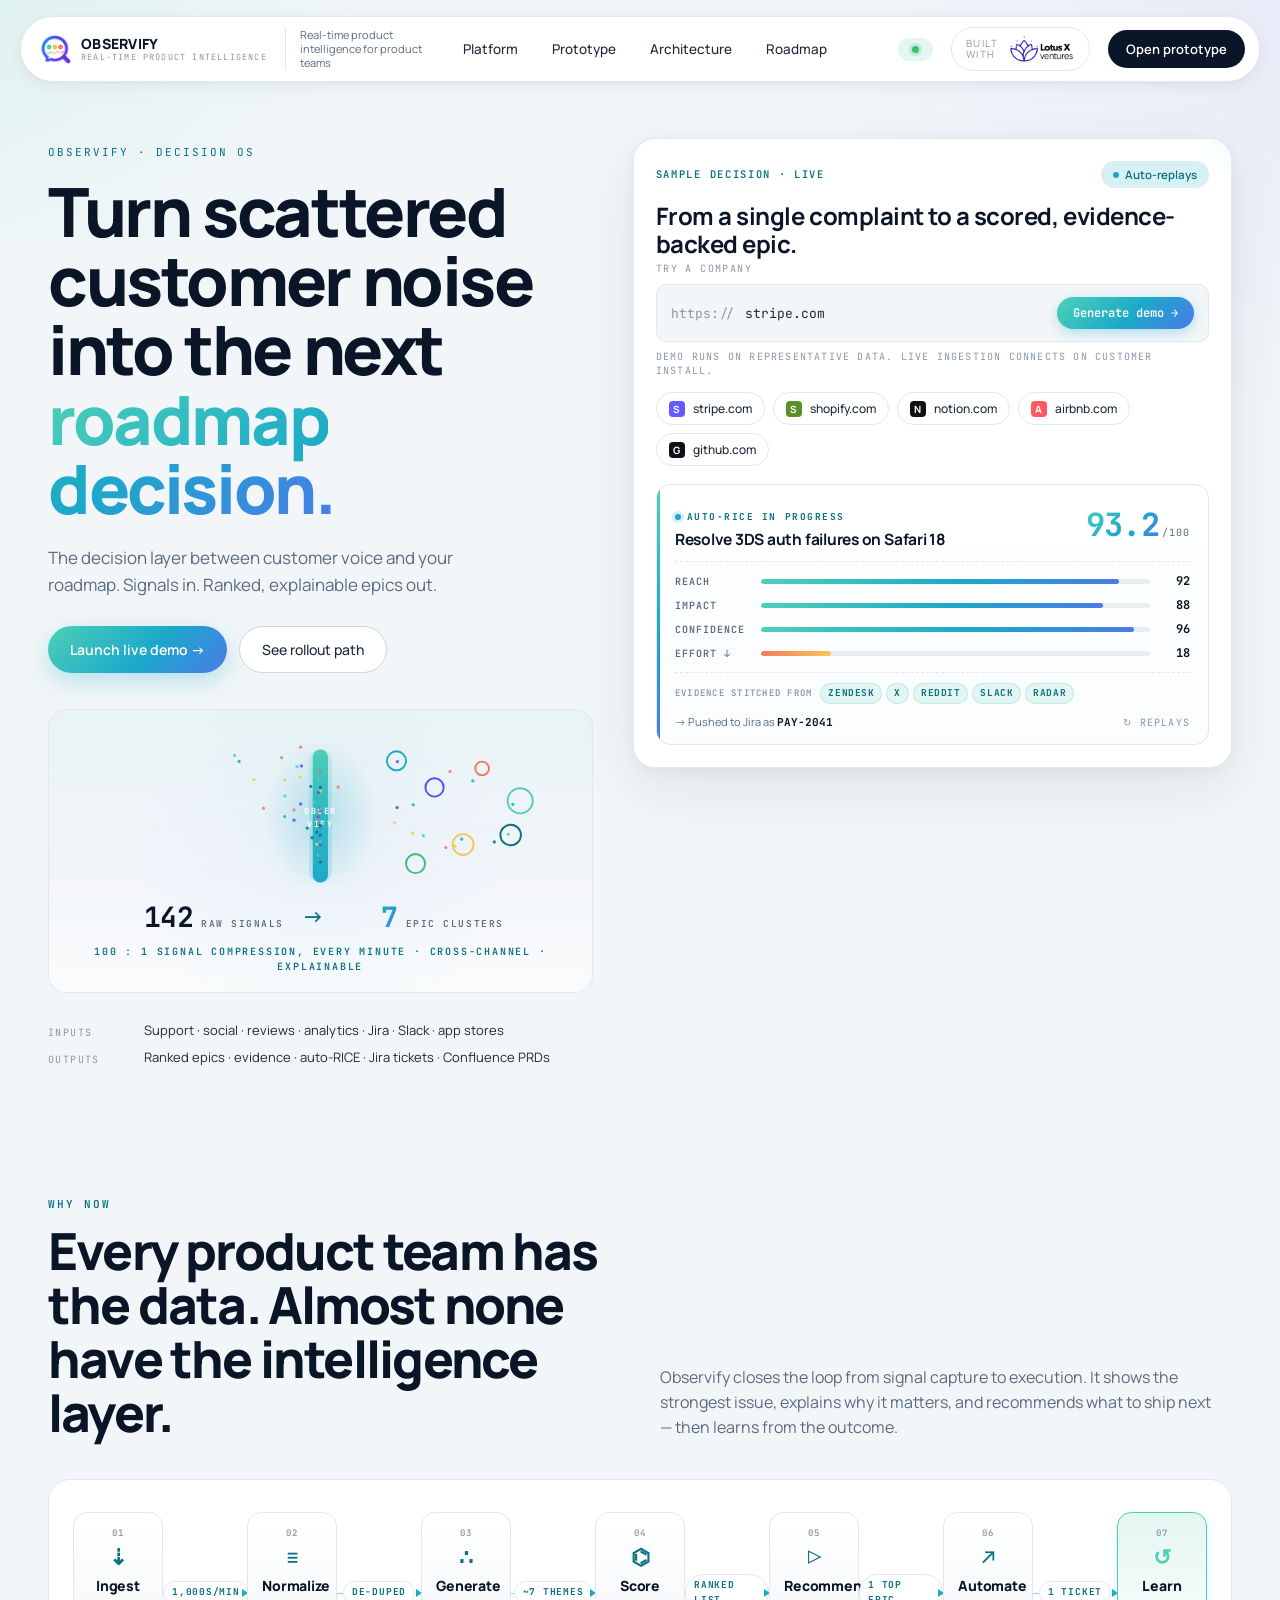
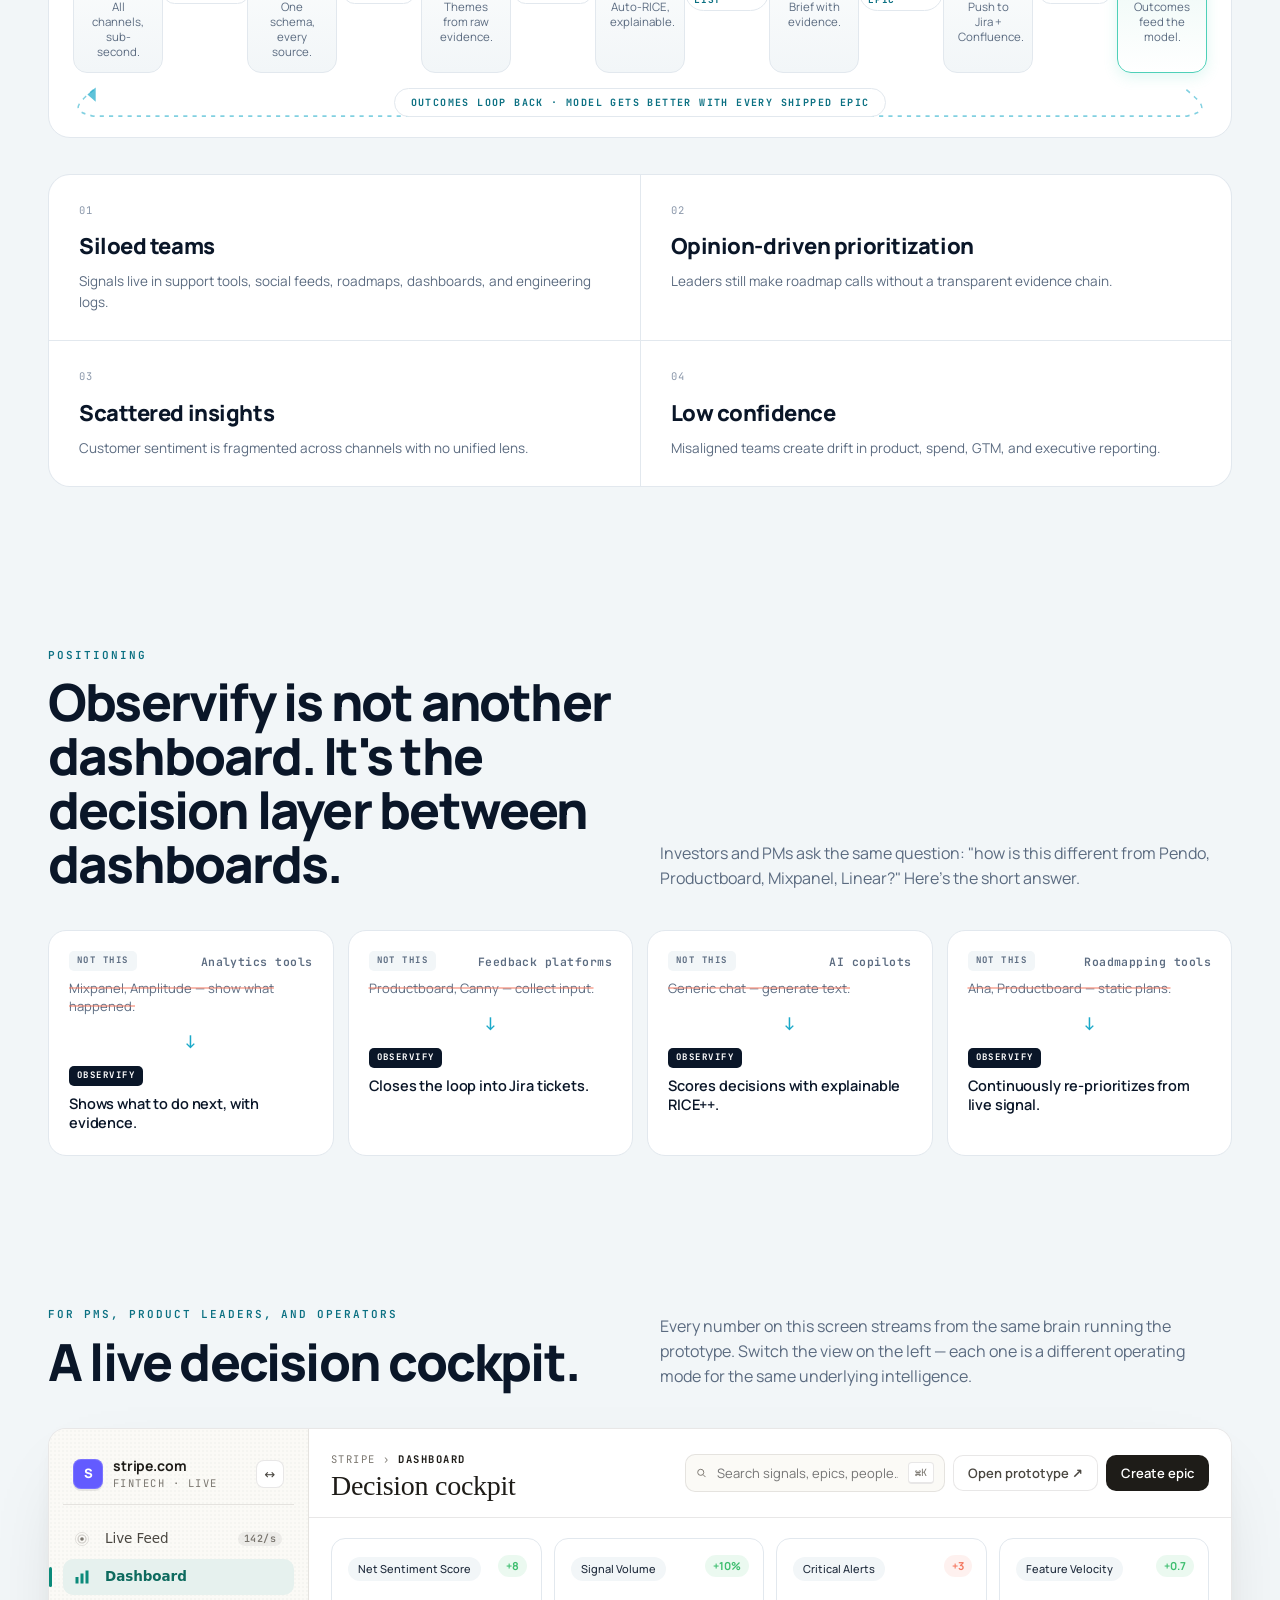
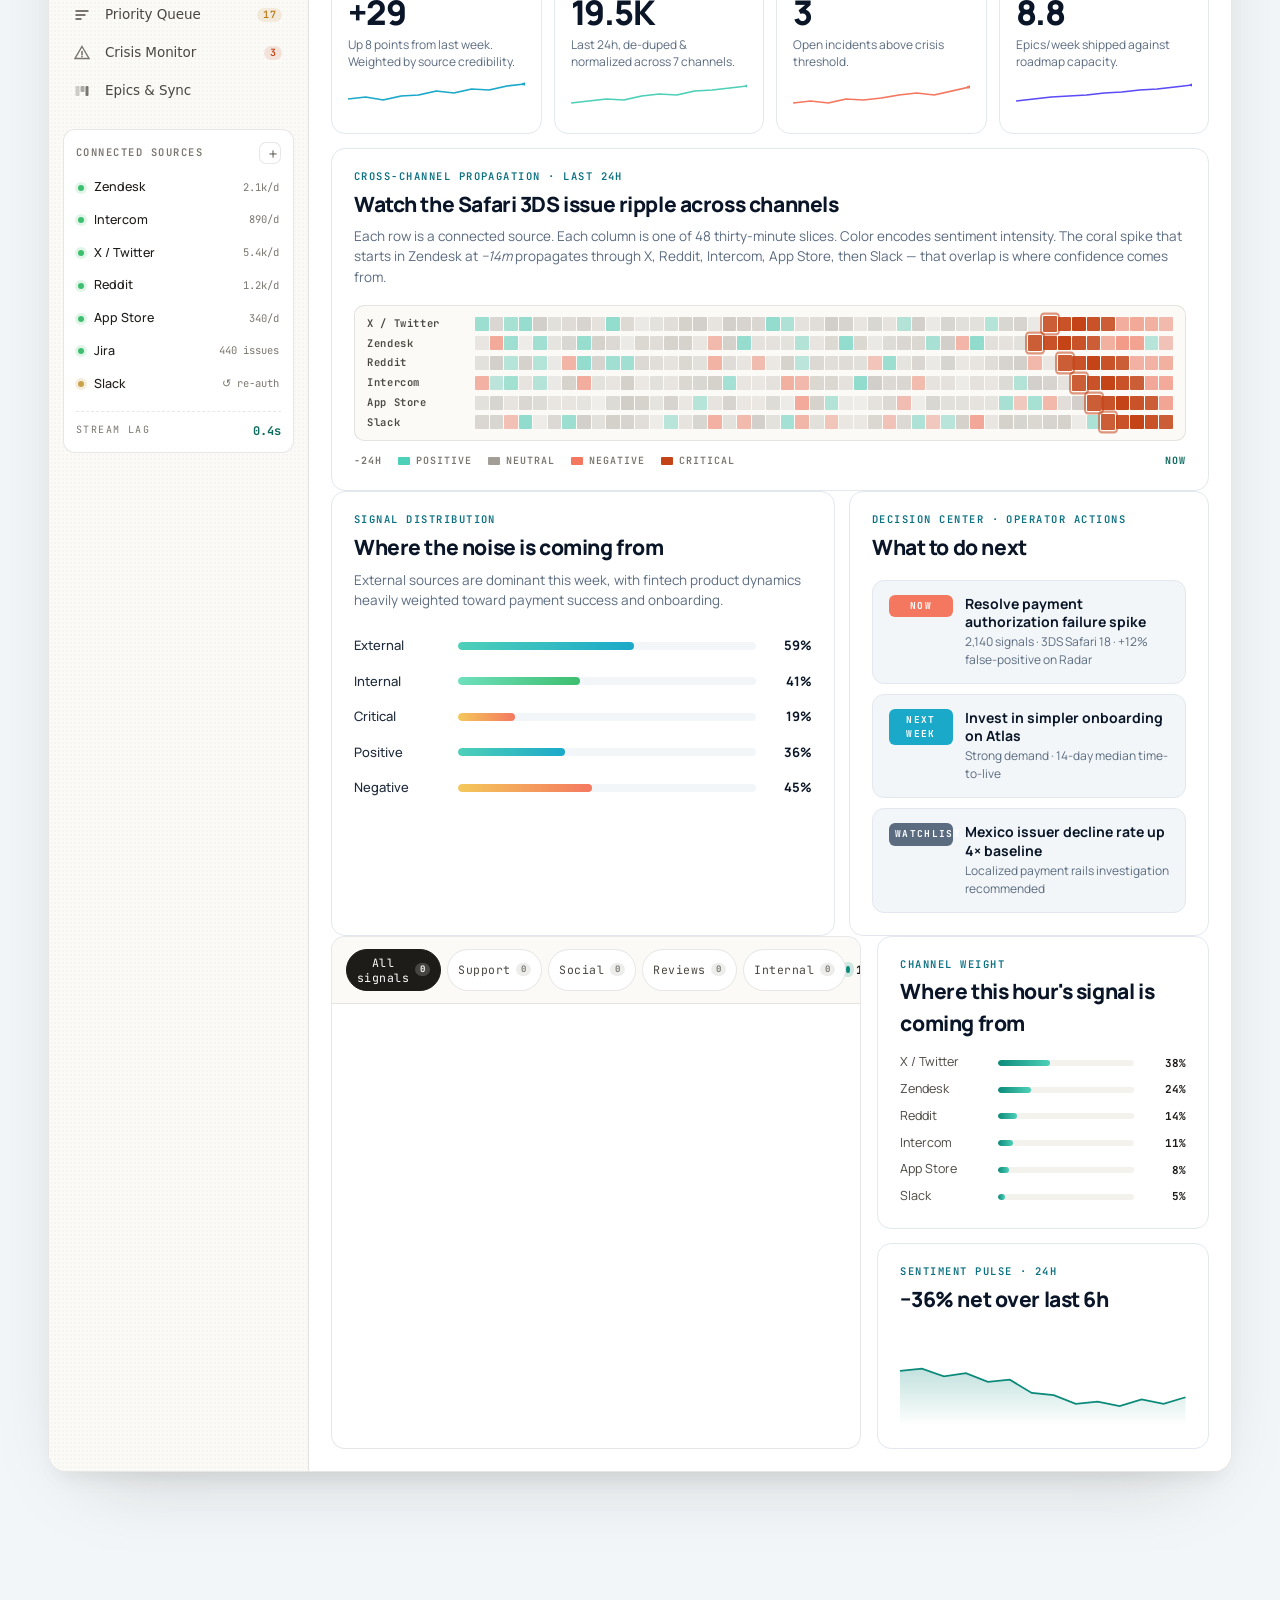
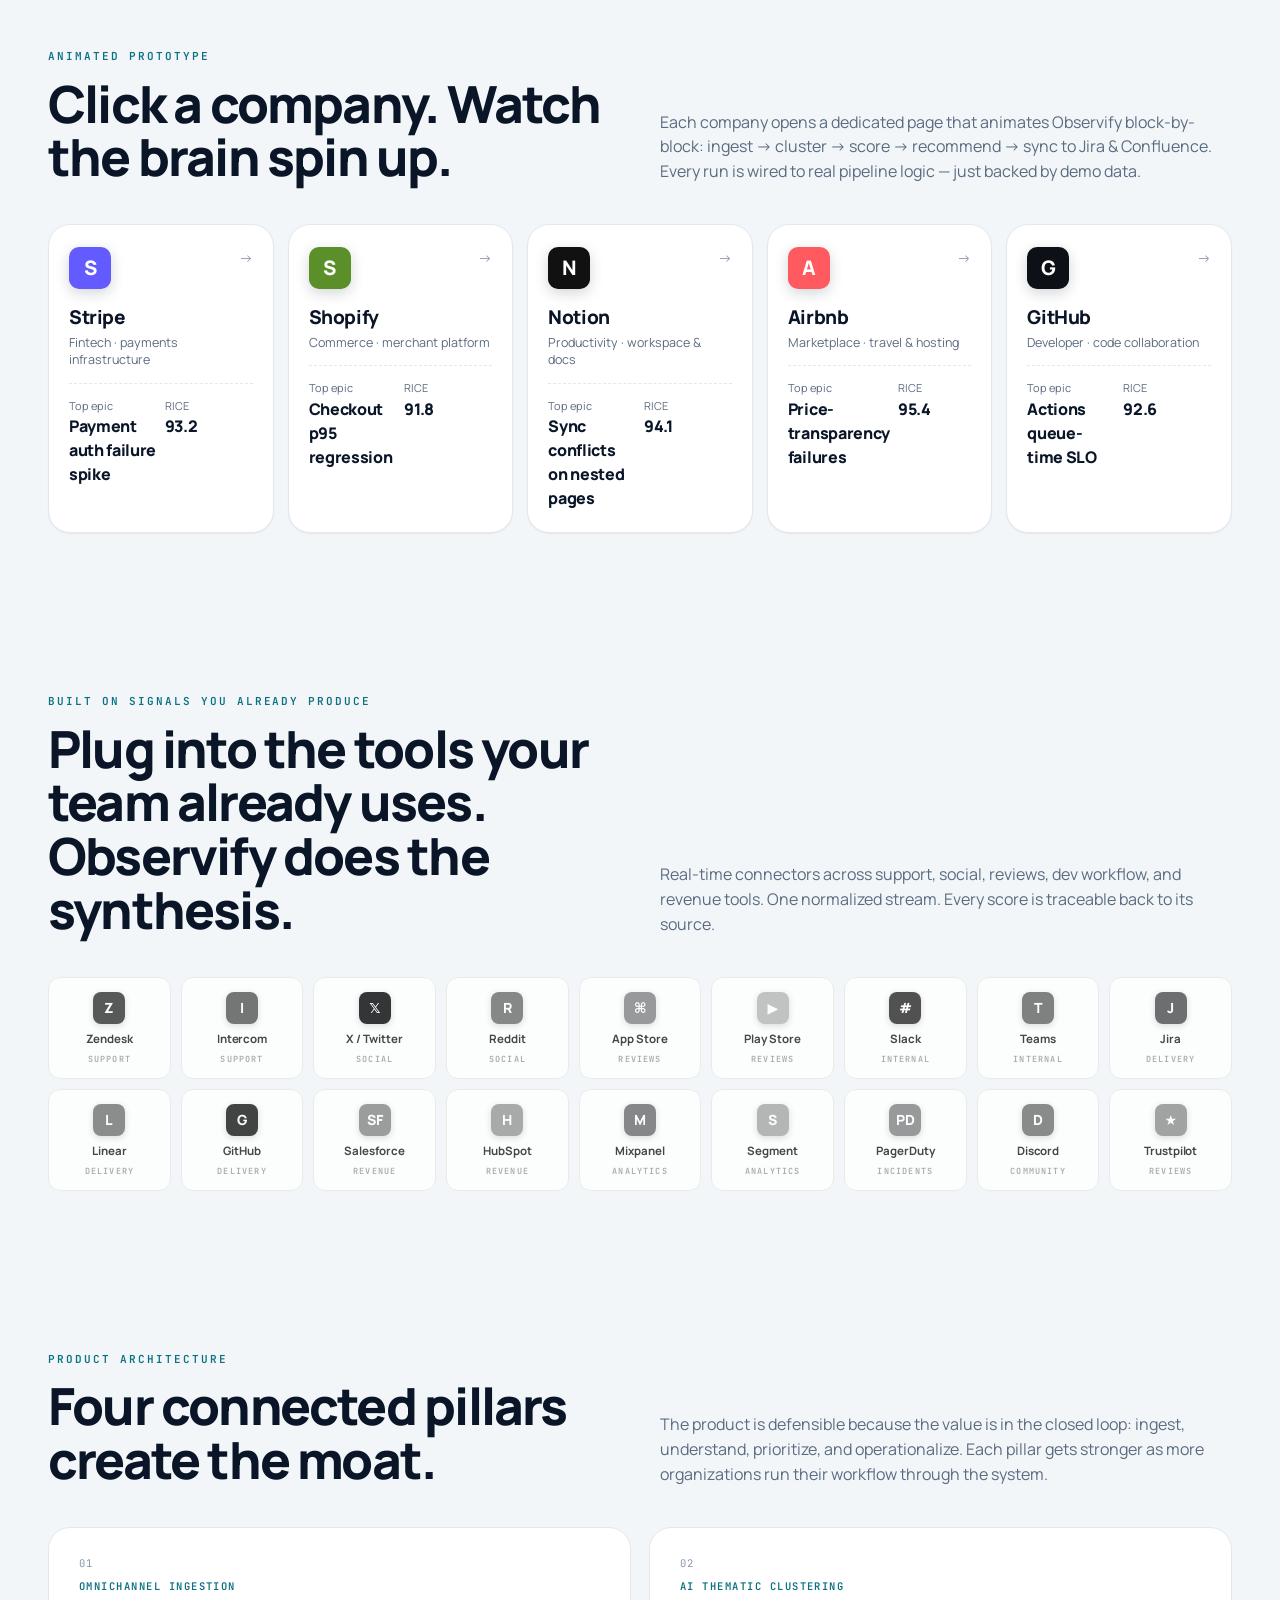
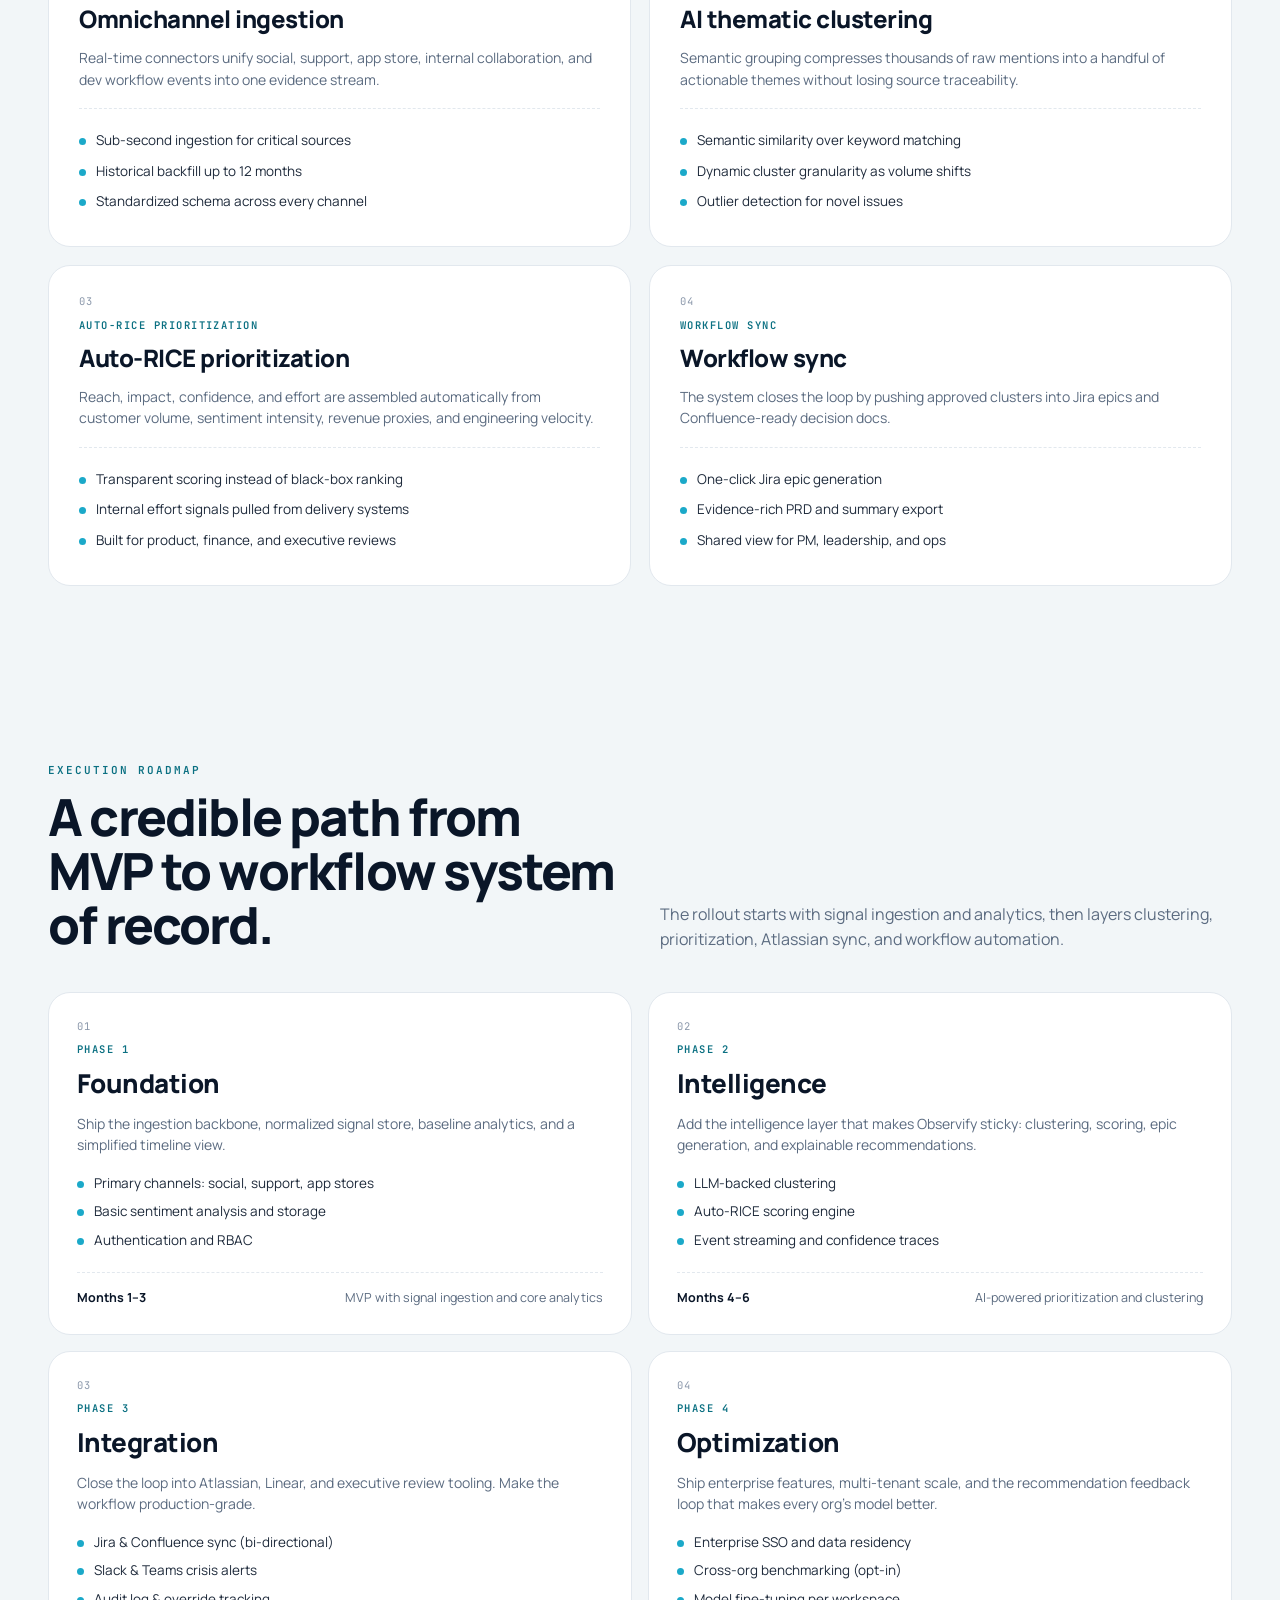
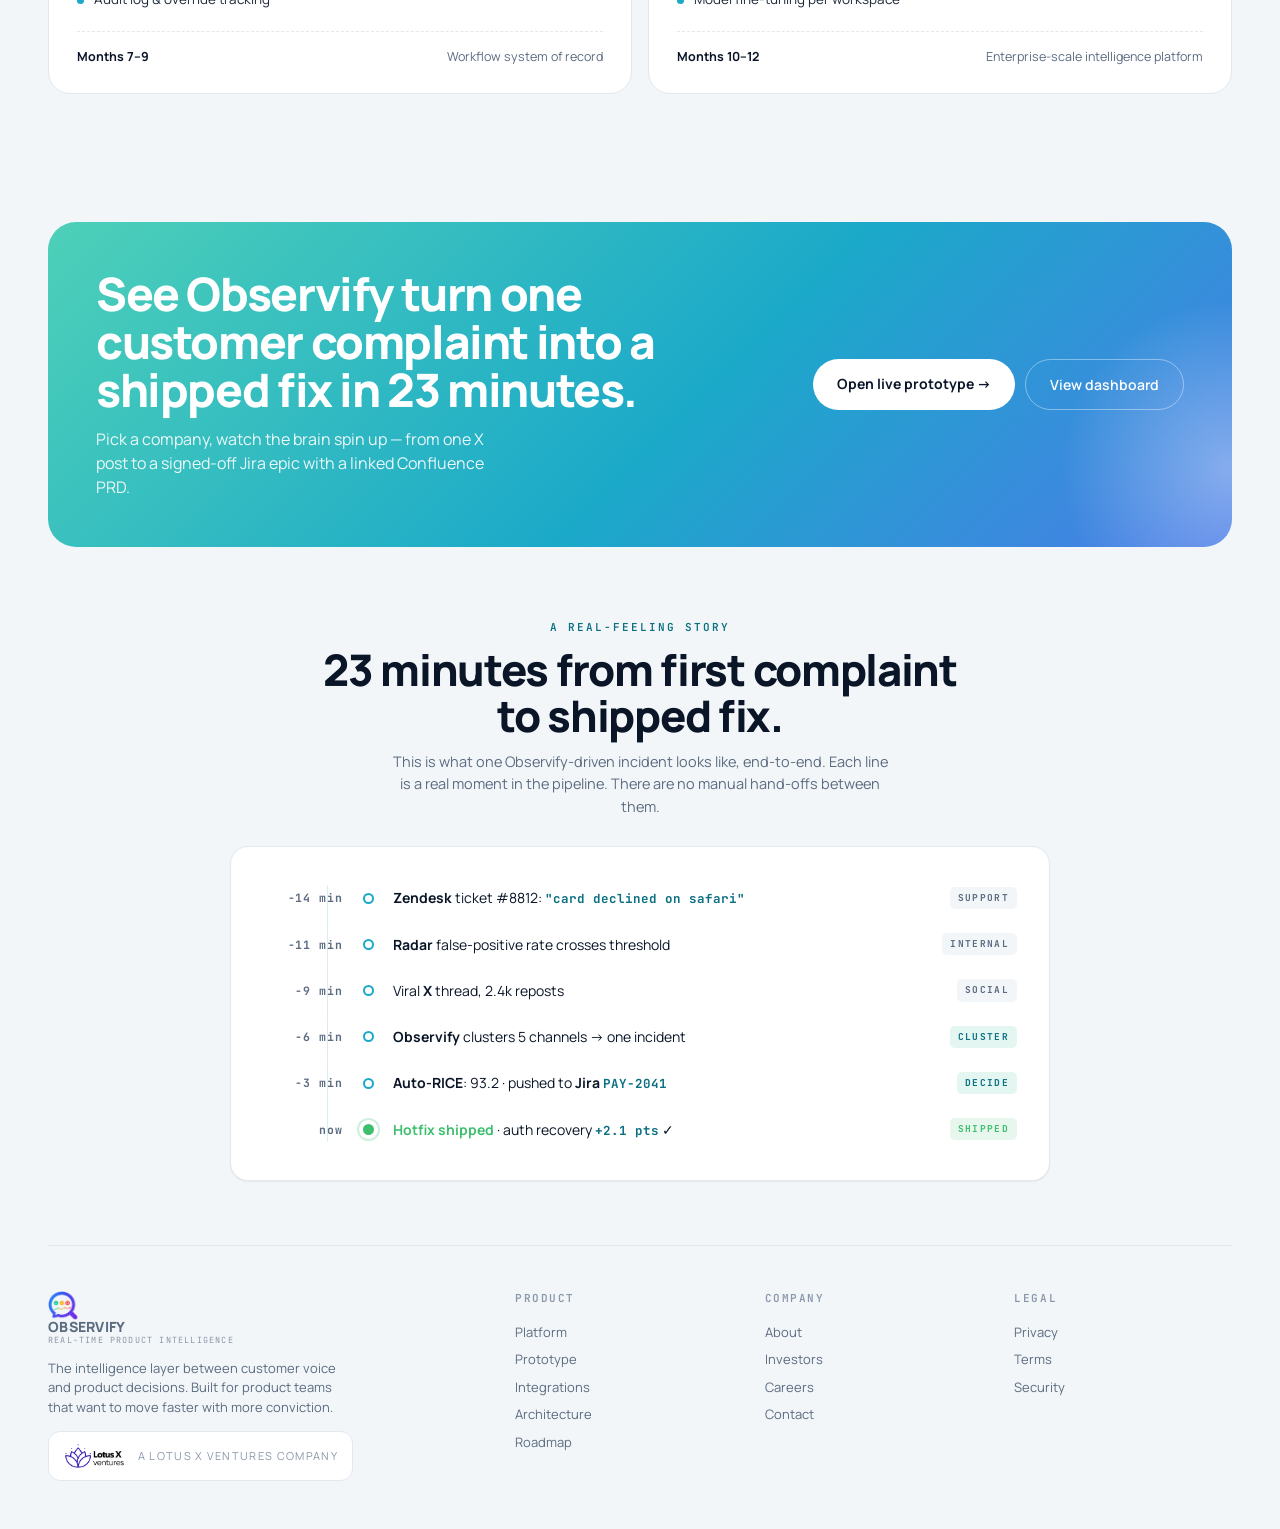
==== commit 63b27980: "Rebrand frontend to Observify, refresh logos Renames product from OmniHub/OmniSignal Hub to Observif" ====
--- a/frontend/index.html
+++ b/frontend/index.html
@@ -3,7 +3,8 @@
 <head>
 <meta charset="utf-8" />
 <meta name="viewport" content="width=device-width, initial-scale=1" />
-<title>OmniHub — Real-time product intelligence</title>
+<title>Observify — Real-time product intelligence</title>
+<link rel="icon" type="image/png" href="assets/observify-mark.png" />
 <link rel="stylesheet" href="styles.css" />
 <link rel="stylesheet" href="console.css" />
 </head>
@@ -14,7 +15,7 @@
   <div class="mp-card">
     <div class="mp-brand">
       <div class="brand-mark"></div>
-      <div class="mp-name">OMNIHUB</div>
+      <div class="mp-name">OBSERVIFY</div>
     </div>
     <div class="mp-eyebrow">Decision OS for product teams</div>
     <h1 class="mp-h">Built for desktop product workflows.</h1>
@@ -34,7 +35,7 @@
       </div>
     </div>
     <a class="mp-cta" href="prototype.html?co=stripe">Run prototype anyway →</a>
-    <p class="mp-foot">Built with Lotus X Ventures · OmniSignal Hub</p>
+    <p class="mp-foot">Built with Lotus X Ventures · Observify</p>
   </div>
 </div>
 
@@ -46,7 +47,7 @@
   <div class="brand">
     <div class="brand-mark"></div>
     <div class="brand-text">
-      <div class="n">OMNIHUB</div>
+      <div class="n">OBSERVIFY</div>
       <div class="s">Real-time product intelligence</div>
     </div>
   </div>
@@ -74,7 +75,7 @@
   <section class="hero" id="platform">
     <div class="hero-grid">
       <div>
-        <span class="kicker">OmniSignal Hub · Decision OS</span>
+        <span class="kicker">Observify · Decision OS</span>
         <h1>Turn scattered customer noise into the next <span class="grad">roadmap decision.</span></h1>
         <p class="hero-sub">
           The decision layer between customer voice and your roadmap. Signals in. Ranked, explainable epics out.
@@ -101,8 +102,8 @@
             <rect x="248" y="10" width="24" height="140" rx="12" fill="url(#cvBrain)" opacity="0.18"/>
             <rect x="252" y="10" width="16" height="140" rx="8" fill="url(#cvBrain)"/>
             <ellipse cx="260" cy="80" rx="60" ry="80" fill="url(#cvHalo)"/>
-            <text x="260" y="78" text-anchor="middle" font-family="JetBrains Mono" font-size="9" fill="#fff" letter-spacing="2" font-weight="700">OMNI</text>
-            <text x="260" y="92" text-anchor="middle" font-family="JetBrains Mono" font-size="9" fill="#fff" letter-spacing="2" font-weight="700">HUB</text>
+            <text x="260" y="78" text-anchor="middle" font-family="JetBrains Mono" font-size="9" fill="#fff" letter-spacing="1.6" font-weight="700">OBSER</text>
+            <text x="260" y="92" text-anchor="middle" font-family="JetBrains Mono" font-size="9" fill="#fff" letter-spacing="1.6" font-weight="700">VIFY</text>
             <!-- Cluster rings (right side, 7 rings) -->
             <g id="cvRings"></g>
             <!-- Source dots get appended dynamically -->
@@ -179,11 +180,11 @@
         <div class="sec-kicker">Why now</div>
         <h2 class="sec-title">Every product team has the data. Almost none have the intelligence layer.</h2>
       </div>
-      <p class="sec-sub">OmniHub closes the loop from signal capture to execution. It shows the strongest issue, explains why it matters, and recommends what to ship next — then learns from the outcome.</p>
+      <p class="sec-sub">Observify closes the loop from signal capture to execution. It shows the strongest issue, explains why it matters, and recommends what to ship next — then learns from the outcome.</p>
     </div>
 
     <!-- 7-step closed loop ribbon -->
-    <div class="loop-ribbon" aria-label="OmniHub end-to-end loop">
+    <div class="loop-ribbon" aria-label="Observify end-to-end loop">
       <div class="loop-track">
         <div class="loop-node"><div class="ln-i">01</div><div class="ln-icon">⇣</div><div class="ln-h">Ingest</div><div class="ln-d">All channels, sub-second.</div></div>
         <div class="loop-link"><span class="ll-num">1,000s/min</span></div>
@@ -216,12 +217,12 @@
     </div>
   </section>
 
-  <!-- ========== WHAT OMNIHUB IS NOT ========== -->
+  <!-- ========== WHAT OBSERVIFY IS NOT ========== -->
   <section class="not-section">
     <div class="sec-head">
       <div>
         <div class="sec-kicker">Positioning</div>
-        <h2 class="sec-title">OmniHub is not another dashboard. It's the decision layer between dashboards.</h2>
+        <h2 class="sec-title">Observify is not another dashboard. It's the decision layer between dashboards.</h2>
       </div>
       <p class="sec-sub">Investors and PMs ask the same question: "how is this different from Pendo, Productboard, Mixpanel, Linear?" Here's the short answer.</p>
     </div>
@@ -231,28 +232,28 @@
         <div class="nc-row nc-not"><span class="nc-tag">Not this</span><span class="nc-cat">Analytics tools</span></div>
         <div class="nc-said">Mixpanel, Amplitude — show what happened.</div>
         <div class="nc-arrow">↓</div>
-        <div class="nc-row nc-is"><span class="nc-tag is">OmniHub</span></div>
+        <div class="nc-row nc-is"><span class="nc-tag is">Observify</span></div>
         <div class="nc-said is">Shows what to do next, with evidence.</div>
       </div>
       <div class="not-card">
         <div class="nc-row nc-not"><span class="nc-tag">Not this</span><span class="nc-cat">Feedback platforms</span></div>
         <div class="nc-said">Productboard, Canny — collect input.</div>
         <div class="nc-arrow">↓</div>
-        <div class="nc-row nc-is"><span class="nc-tag is">OmniHub</span></div>
+        <div class="nc-row nc-is"><span class="nc-tag is">Observify</span></div>
         <div class="nc-said is">Closes the loop into Jira tickets.</div>
       </div>
       <div class="not-card">
         <div class="nc-row nc-not"><span class="nc-tag">Not this</span><span class="nc-cat">AI copilots</span></div>
         <div class="nc-said">Generic chat — generate text.</div>
         <div class="nc-arrow">↓</div>
-        <div class="nc-row nc-is"><span class="nc-tag is">OmniHub</span></div>
+        <div class="nc-row nc-is"><span class="nc-tag is">Observify</span></div>
         <div class="nc-said is">Scores decisions with explainable RICE++.</div>
       </div>
       <div class="not-card">
         <div class="nc-row nc-not"><span class="nc-tag">Not this</span><span class="nc-cat">Roadmapping tools</span></div>
         <div class="nc-said">Aha, Productboard — static plans.</div>
         <div class="nc-arrow">↓</div>
-        <div class="nc-row nc-is"><span class="nc-tag is">OmniHub</span></div>
+        <div class="nc-row nc-is"><span class="nc-tag is">Observify</span></div>
         <div class="nc-said is">Continuously re-prioritizes from live signal.</div>
       </div>
     </div>
@@ -500,7 +501,7 @@
                   <li><b>−14m</b><span>Zendesk · 38 tickets referencing "declined" on Safari 18</span></li>
                   <li><b>−11m</b><span>Radar false-positive rate crosses +10% threshold</span></li>
                   <li><b>−09m</b><span>X · viral thread <code>@indiehacker</code> — 2.4k reposts</span></li>
-                  <li><b>−06m</b><span>OmniHub clusters 5 channels into one incident</span></li>
+                  <li><b>−06m</b><span>Observify clusters 5 channels into one incident</span></li>
                   <li class="now"><b>now</b><span>CPO &amp; Payments EM paged · war-room auto-created</span></li>
                 </ol>
               </div>
@@ -520,7 +521,7 @@
 
             <!-- Below the fold: action plan -->
             <div class="panel wide action-plan-panel">
-              <div class="ptag">Action plan · drafted by OmniHub</div>
+              <div class="ptag">Action plan · drafted by Observify</div>
               <h4>What to do in the next hour</h4>
               <div class="plan-grid">
                 <div class="plan-col">
@@ -541,10 +542,10 @@
 
           <!-- ========== EPICS & SYNC ========== -->
           <div class="cns-view" data-view="epics" hidden>
-            <!-- Decision feed: how OmniHub learns from outcomes -->
+            <!-- Decision feed: how Observify learns from outcomes -->
             <div class="decision-feed">
               <div class="df-head">
-                <div class="ptag">Decision history · OmniHub learns from outcomes</div>
+                <div class="ptag">Decision history · Observify learns from outcomes</div>
                 <h4>Every shipped epic, traced from signal to outcome</h4>
               </div>
               <div class="df-rail" id="decisionFeed">
@@ -692,7 +693,7 @@
         <div class="sec-kicker">Animated prototype</div>
         <h2 class="sec-title">Click a company. Watch the brain spin up.</h2>
       </div>
-      <p class="sec-sub">Each company opens a dedicated page that animates OmniHub block-by-block: ingest → cluster → score → recommend → sync to Jira &amp; Confluence. Every run is wired to real pipeline logic — just backed by demo data.</p>
+      <p class="sec-sub">Each company opens a dedicated page that animates Observify block-by-block: ingest → cluster → score → recommend → sync to Jira &amp; Confluence. Every run is wired to real pipeline logic — just backed by demo data.</p>
     </div>
     <div class="co-grid" id="coGrid"></div>
   </section>
@@ -702,7 +703,7 @@
     <div class="sec-head">
       <div>
         <div class="sec-kicker">Built on signals you already produce</div>
-        <h2 class="sec-title">Plug into the tools your team already uses. OmniHub does the synthesis.</h2>
+        <h2 class="sec-title">Plug into the tools your team already uses. Observify does the synthesis.</h2>
       </div>
       <p class="sec-sub">Real-time connectors across support, social, reviews, dev workflow, and revenue tools. One normalized stream. Every score is traceable back to its source.</p>
     </div>
@@ -814,7 +815,7 @@
         <div class="i">02</div>
         <div class="tag">Phase 2</div>
         <h3>Intelligence</h3>
-        <p>Add the intelligence layer that makes OmniHub sticky: clustering, scoring, epic generation, and explainable recommendations.</p>
+        <p>Add the intelligence layer that makes Observify sticky: clustering, scoring, epic generation, and explainable recommendations.</p>
         <ul>
           <li>LLM-backed clustering</li>
           <li>Auto-RICE scoring engine</li>
@@ -852,7 +853,7 @@
   <!-- ========== CTA ========== -->
   <div class="cta-band">
     <div>
-      <h2>See OmniHub turn one customer complaint into a shipped fix in 23 minutes.</h2>
+      <h2>See Observify turn one customer complaint into a shipped fix in 23 minutes.</h2>
       <p>Pick a company, watch the brain spin up — from one X post to a signed-off Jira epic with a linked Confluence PRD.</p>
     </div>
     <div class="cta-ctas">
@@ -866,13 +867,13 @@
     <div class="ss-head">
       <div class="sec-kicker">A real-feeling story</div>
       <h2 class="ss-title">23 minutes from first complaint to shipped fix.</h2>
-      <p class="ss-sub">This is what one OmniHub-driven incident looks like, end-to-end. Each line is a real moment in the pipeline. There are no manual hand-offs between them.</p>
+      <p class="ss-sub">This is what one Observify-driven incident looks like, end-to-end. Each line is a real moment in the pipeline. There are no manual hand-offs between them.</p>
     </div>
     <ol class="ss-strip" id="signalShip">
       <li><span class="ss-t">−14 min</span><span class="ss-d"></span><span class="ss-c"><b>Zendesk</b> ticket #8812: <em>"card declined on safari"</em></span><span class="ss-tag">support</span></li>
       <li><span class="ss-t">−11 min</span><span class="ss-d"></span><span class="ss-c"><b>Radar</b> false-positive rate crosses threshold</span><span class="ss-tag">internal</span></li>
       <li><span class="ss-t">−9 min</span><span class="ss-d"></span><span class="ss-c">Viral <b>X</b> thread, 2.4k reposts</span><span class="ss-tag">social</span></li>
-      <li><span class="ss-t">−6 min</span><span class="ss-d"></span><span class="ss-c"><b>OmniHub</b> clusters 5 channels → one incident</span><span class="ss-tag tag-omni">cluster</span></li>
+      <li><span class="ss-t">−6 min</span><span class="ss-d"></span><span class="ss-c"><b>Observify</b> clusters 5 channels → one incident</span><span class="ss-tag tag-omni">cluster</span></li>
       <li><span class="ss-t">−3 min</span><span class="ss-d"></span><span class="ss-c"><b>Auto-RICE</b>: 93.2 · pushed to <b>Jira</b> <em>PAY-2041</em></span><span class="ss-tag tag-omni">decide</span></li>
       <li class="ss-now"><span class="ss-t">now</span><span class="ss-d"></span><span class="ss-c"><b>Hotfix shipped</b> · auth recovery <em>+2.1 pts</em> ✓</span><span class="ss-tag tag-done">shipped</span></li>
     </ol>
@@ -882,7 +883,7 @@
     <div>
       <div class="brand">
         <div class="brand-mark"></div>
-        <div class="brand-text"><div class="n">OMNIHUB</div><div class="s">Real-time product intelligence</div></div>
+        <div class="brand-text"><div class="n">OBSERVIFY</div><div class="s">Real-time product intelligence</div></div>
       </div>
       <p style="margin-top:14px;max-width:36ch;line-height:1.5">The intelligence layer between customer voice and product decisions. Built for product teams that want to move faster with more conviction.</p>
       <div class="lotus-foot">
@@ -1073,7 +1074,7 @@
   { k: 'support',  src: 'Zendesk',  sev: 'crit', t: "Card declined on Safari 18 — 3DS popup never loads. 3rd merchant today.", meta: 'ticket #48210 · Shopify Plus' },
   { k: 'social',   src: 'X',        sev: 'neg',  t: "stripe is silently failing 3ds on ios safari for half my customers @stripe", meta: '@indiehacker · 2.4k reposts' },
   { k: 'review',   src: 'Capterra', sev: 'neg',  t: "Onboarding still takes 10+ days. Atlas KYC is confusing — needs one screen.", meta: '★★★☆☆ · verified merchant' },
-  { k: 'internal', src: 'Jira',     sev: 'info', t: "PAY-2041 created · assigned payments-core · blocker label added", meta: 'auto-created by OmniHub' },
+  { k: 'internal', src: 'Jira',     sev: 'info', t: "PAY-2041 created · assigned payments-core · blocker label added", meta: 'auto-created by Observify' },
   { k: 'support',  src: 'Intercom', sev: 'neg',  t: "Billing retry isn't catching our EU cards. Losing ~€8k/mo.", meta: 'CS conversation #11902' },
   { k: 'social',   src: 'Reddit',   sev: 'neg',  t: "r/fintech — 'Stripe auth failure on Safari, anyone else seeing this today?'", meta: '312 upvotes · 48 comments' },
   { k: 'review',   src: 'App Store',sev: 'pos',  t: "New dashboard feels way faster than 3 months ago. Finally.", meta: '★★★★★ · iOS 17.5' },
@@ -1236,7 +1237,7 @@
       <button class="om-x" data-close>✕</button>
     </div>
     <div class="om-body">
-      <p class="om-sub">OmniHub ingests, normalizes, and clusters every channel below into one decision stream. Pick one to begin OAuth.</p>
+      <p class="om-sub">Observify ingests, normalizes, and clusters every channel below into one decision stream. Pick one to begin OAuth.</p>
       <div class="src-grid">
         <button class="src-pick" data-nm="Linear"><b>Linear</b><span>Delivery signals</span></button>
         <button class="src-pick" data-nm="HubSpot"><b>HubSpot</b><span>CRM &amp; revenue</span></button>
@@ -1249,7 +1250,7 @@
       </div>
       <div class="om-webhook">
         <span class="lb">or paste a webhook</span>
-        <input placeholder="https://hooks.yourcompany.com/omnihub" />
+        <input placeholder="https://hooks.yourcompany.com/observify" />
       </div>
       <div class="om-actions">
         <button class="om-ghost" data-close>Cancel</button>
@@ -1290,7 +1291,7 @@
 
       <div class="om-kvs">
         <div><div class="k">Target squad</div><div class="v">Payments-Core</div></div>
-        <div><div class="k">Reporter</div><div class="v">OmniHub</div></div>
+        <div><div class="k">Reporter</div><div class="v">Observify</div></div>
         <div><div class="k">Evidence</div><div class="v">2,140 sig</div></div>
         <div><div class="k">Priority</div><div class="v">P1</div></div>
       </div>
@@ -1936,7 +1937,7 @@
   const m = document.createElement('div');
   m.id = 'legalModal'; m.className = 'om-modal legal';
   const body = {
-    privacy:  'OmniHub processes only the signals customers route to us. Full Privacy Policy ships with v1 install. Auth tokens are scoped, encrypted at rest, and revocable.',
+    privacy:  'Observify processes only the signals customers route to us. Full Privacy Policy ships with v1 install. Auth tokens are scoped, encrypted at rest, and revocable.',
     terms:    'Pre-launch — full Terms of Service ship with v1 install. Demo mode runs on synthetic data; nothing here is bound to your real systems.',
     security: 'Pre-launch — see the Architecture section for the four-pillar security posture (RBAC, audit log, encrypted ingestion, override tracking). SOC 2 Type II in flight.',
     investors:'Pre-launch — investor materials are shared on request. Reach the Lotus X partner team via the Built With chip in the top nav.',
--- a/frontend/styles.css
+++ b/frontend/styles.css
@@ -1,4 +1,4 @@
-/* OmniHub SaaS — refreshed system */
+/* Observify SaaS — refreshed system */
 @import url('https://fonts.googleapis.com/css2?family=Manrope:wght@400;500;600;700;800&family=JetBrains+Mono:wght@400;500&display=swap');
 
 :root {
@@ -75,20 +75,11 @@
   flex-shrink: 0;
 }
 .brand-mark {
-  width: 28px; height: 28px;
-  background: var(--grad);
-  border-radius: 8px;
-  position: relative;
-  display: grid;
-  place-items: center;
-  box-shadow: 0 4px 12px rgba(27,169,201,0.3);
-}
-.brand-mark::before {
-  content: '';
-  width: 10px; height: 10px;
-  background: #fff;
-  border-radius: 2px;
-  transform: rotate(45deg);
+  width: 30px; height: 30px;
+  background: url('assets/observify-mark.png') center / contain no-repeat;
+  border-radius: 0;
+  position: relative;
+  flex-shrink: 0;
 }
 .brand-text {
   line-height: 1;
@@ -167,7 +158,7 @@
   color: var(--ink-4);
   flex-shrink: 0;
 }
-.lotus-badge img { height: 22px; width: auto; display: block; }
+.lotus-badge img { height: 30px; width: auto; display: block; }
 .lotus-badge .lab { line-height: 1.1; }
 .btn-pri {
   padding: 10px 18px;
@@ -1526,7 +1517,7 @@
   z-index: 1;
 }
 
-/* ---- "What OmniHub is not" section ---- */
+/* ---- "What Observify is not" section ---- */
 .not-section {
   padding: 72px 0 56px;
 }
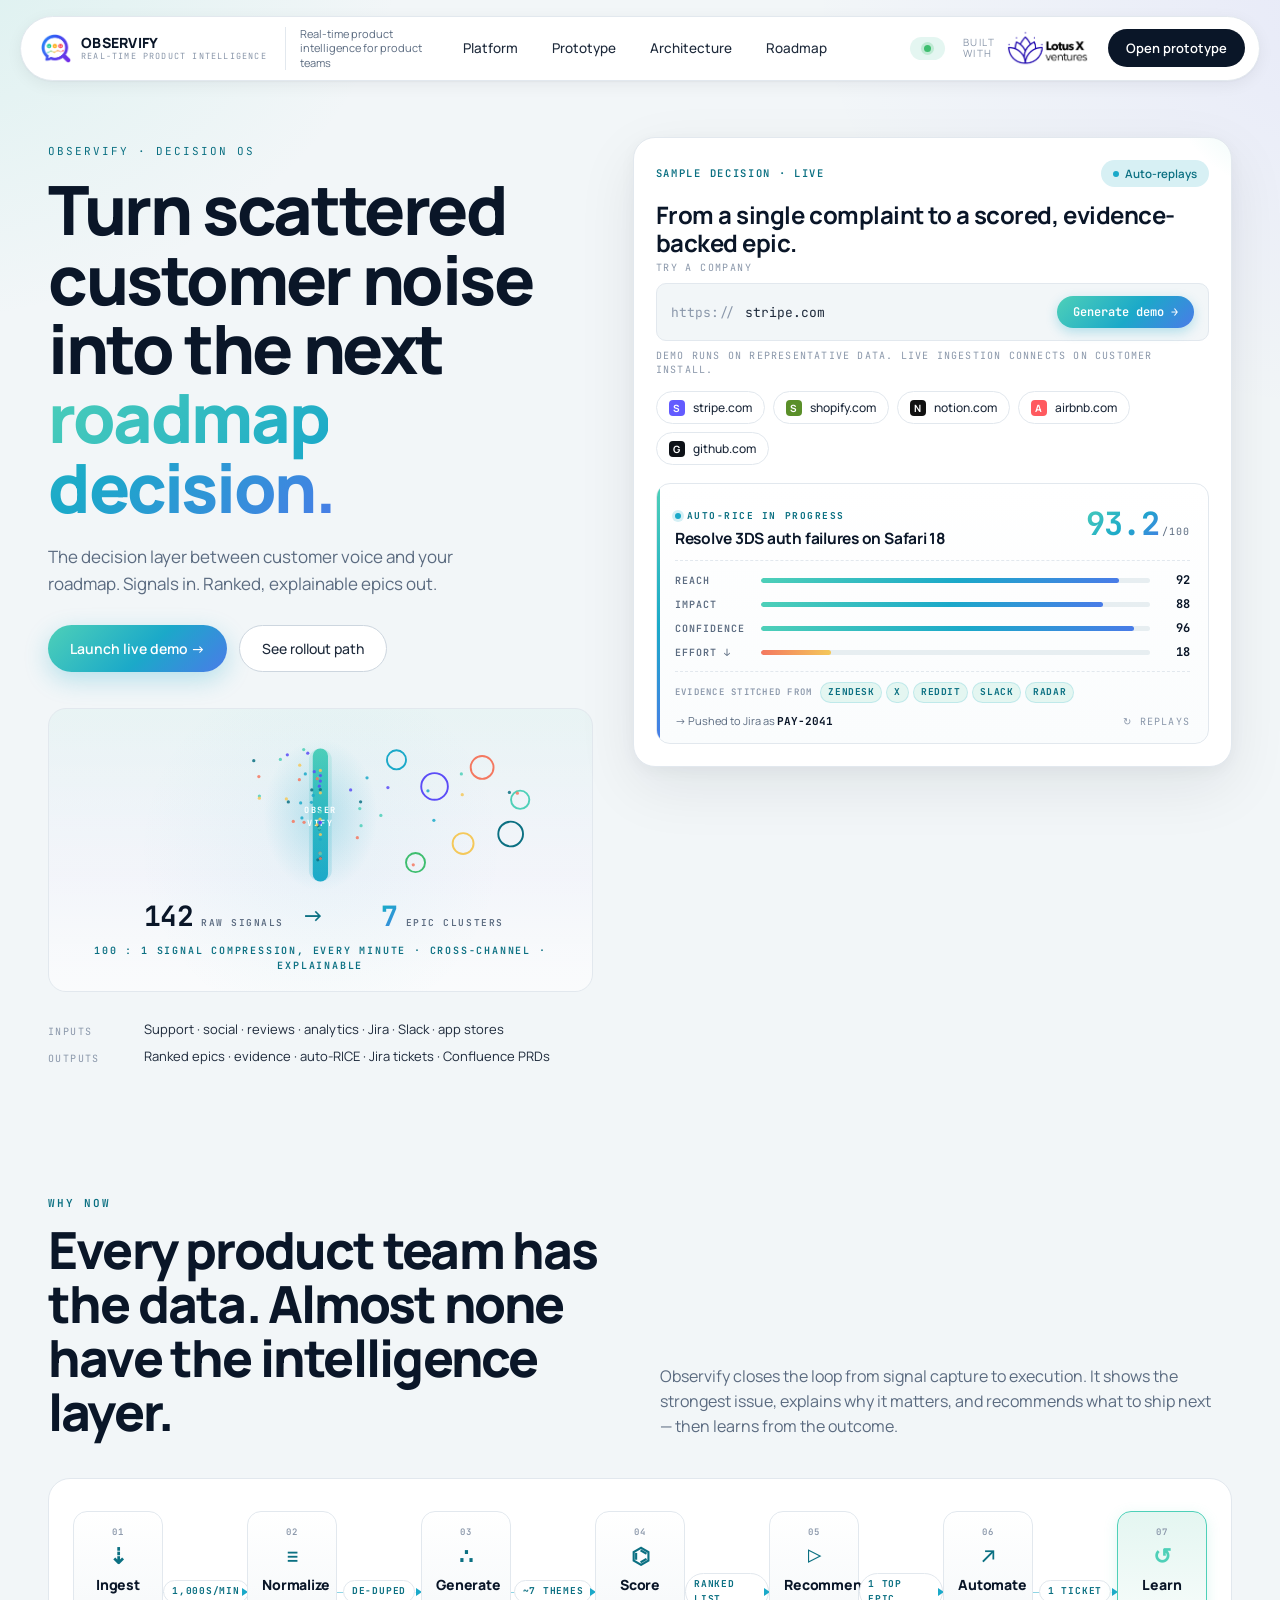
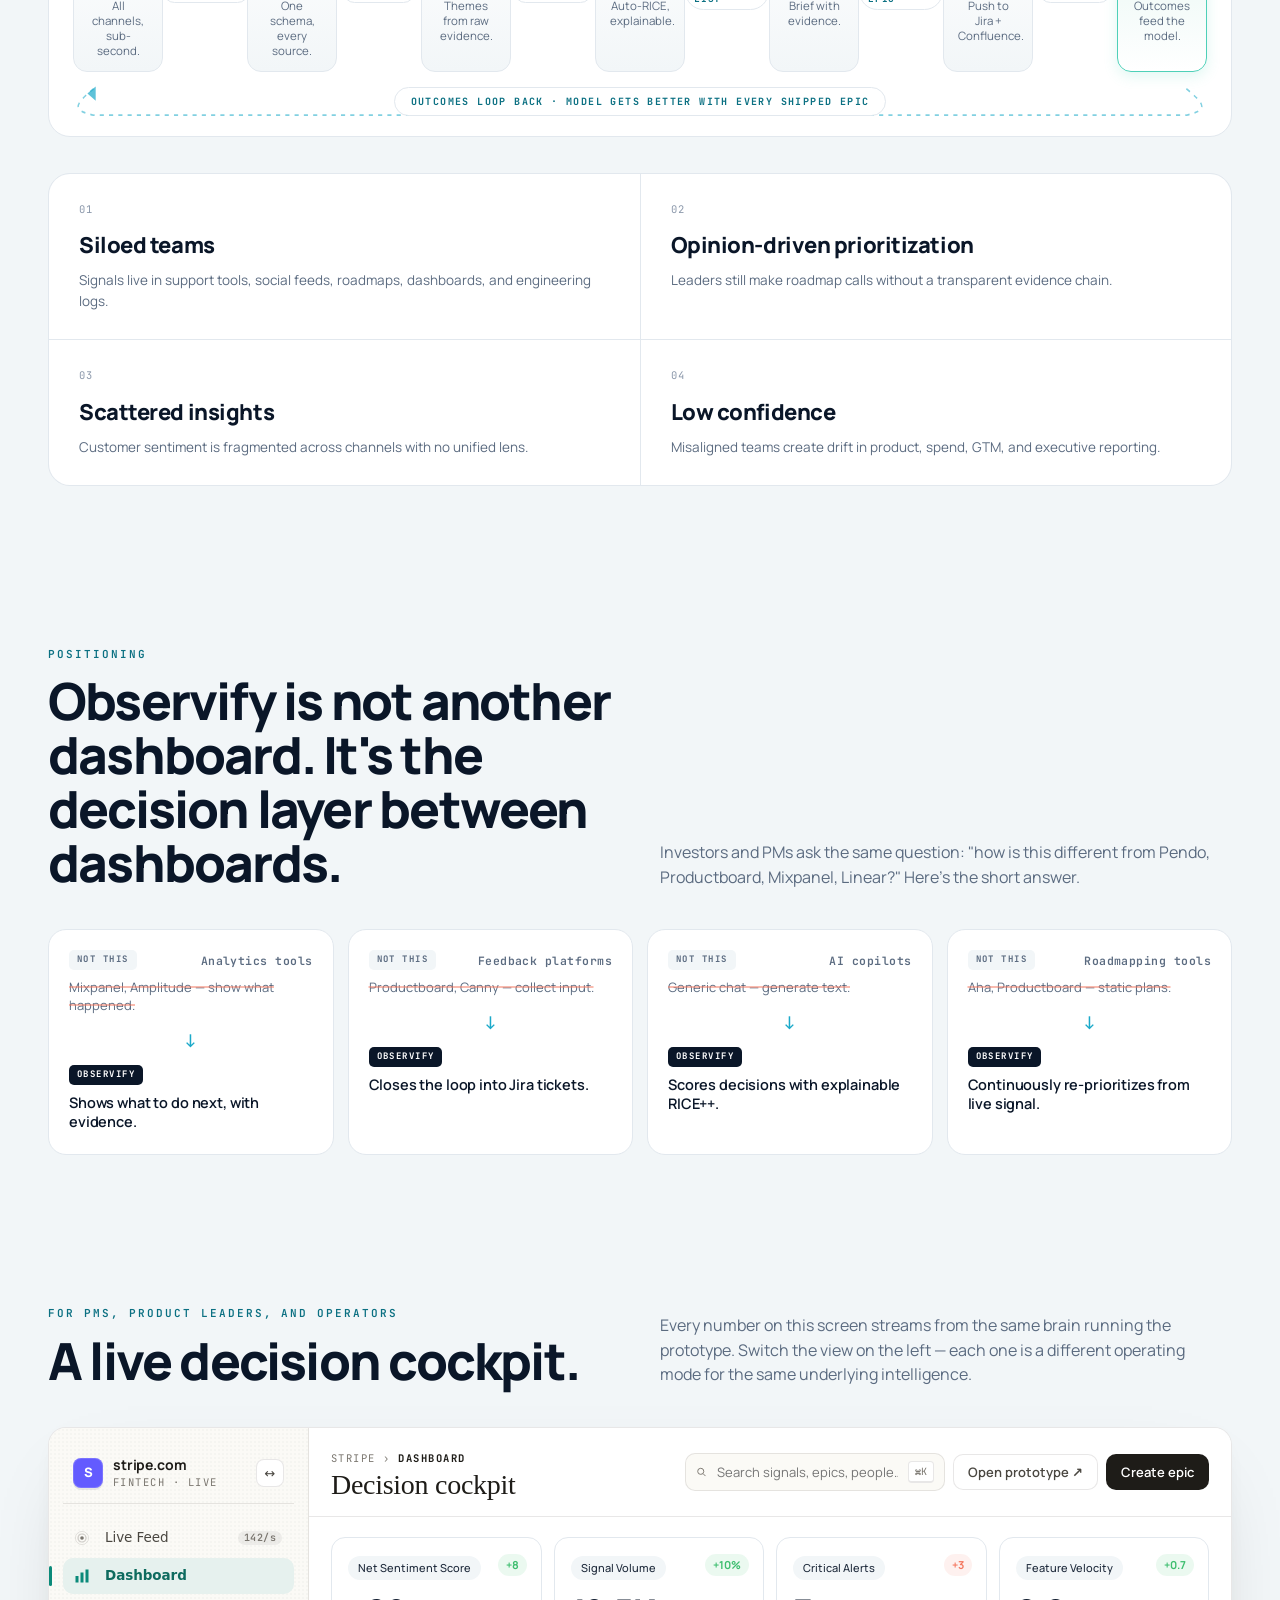
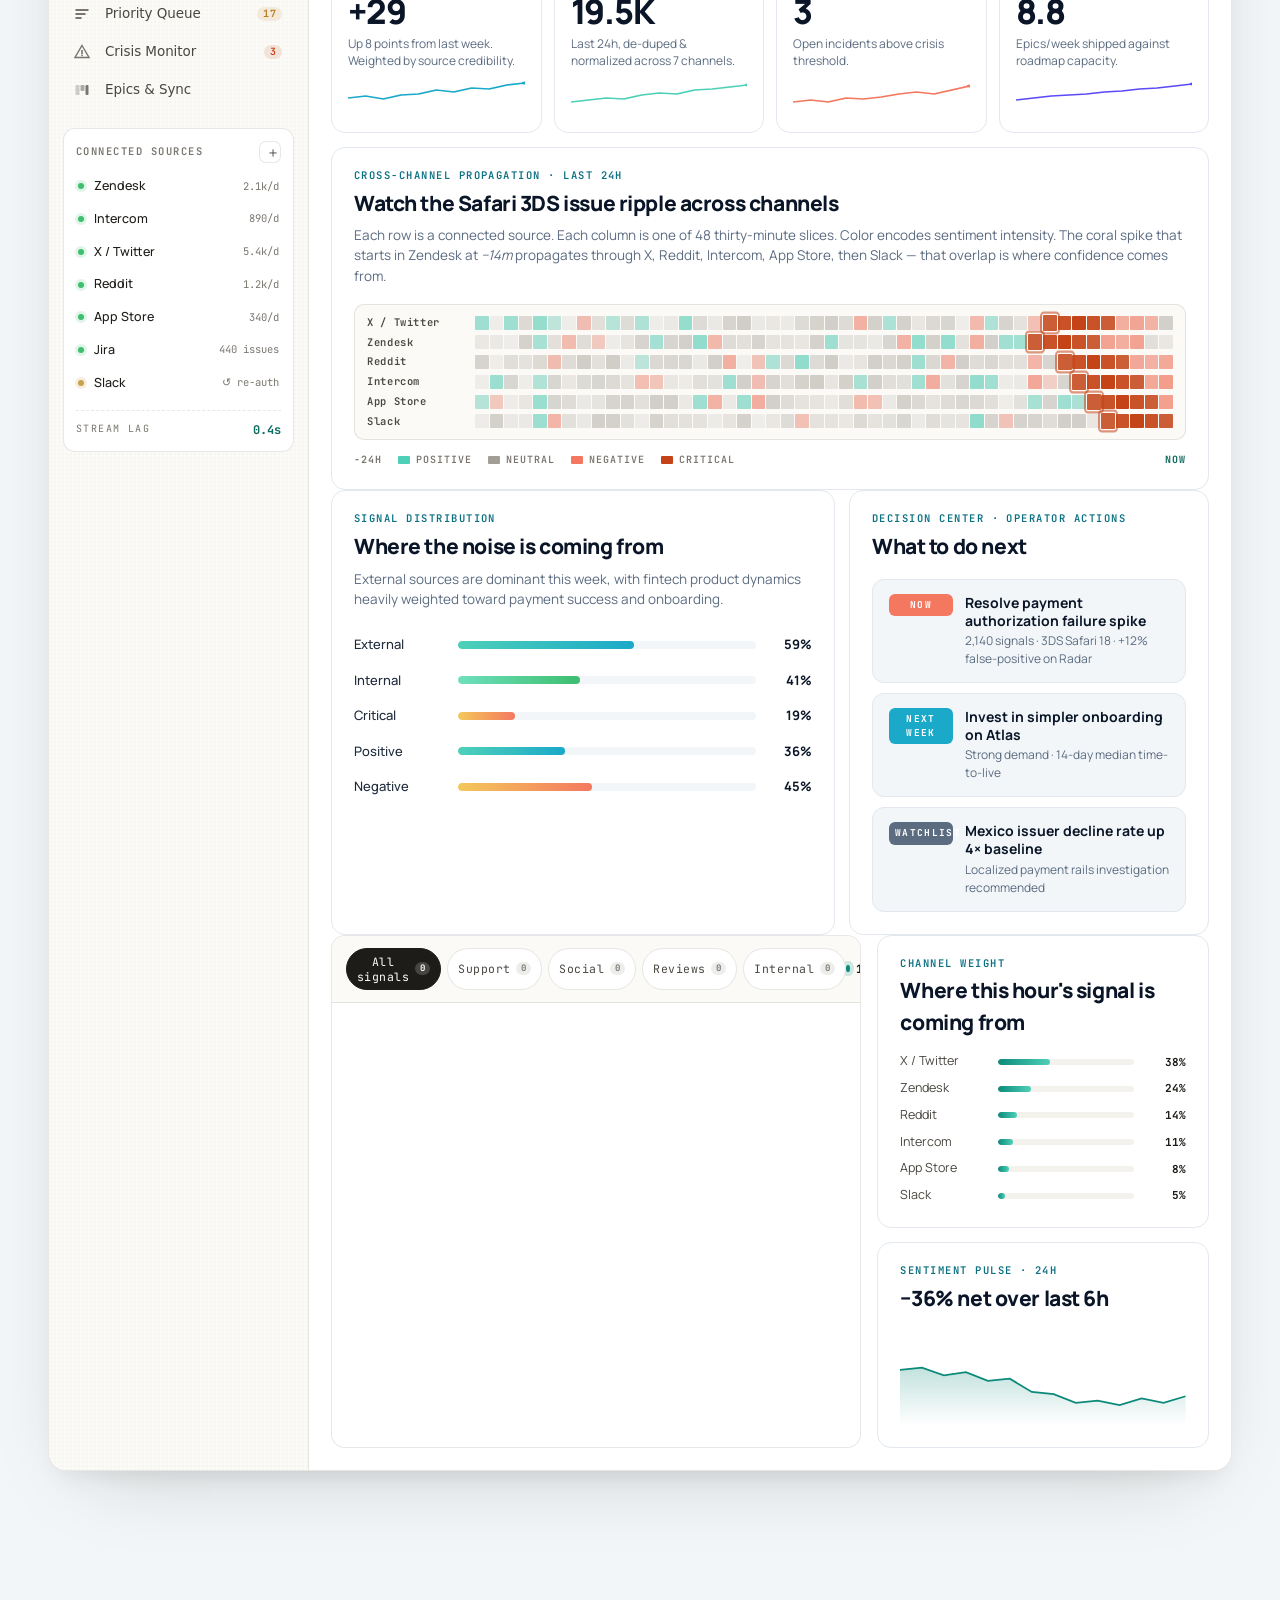
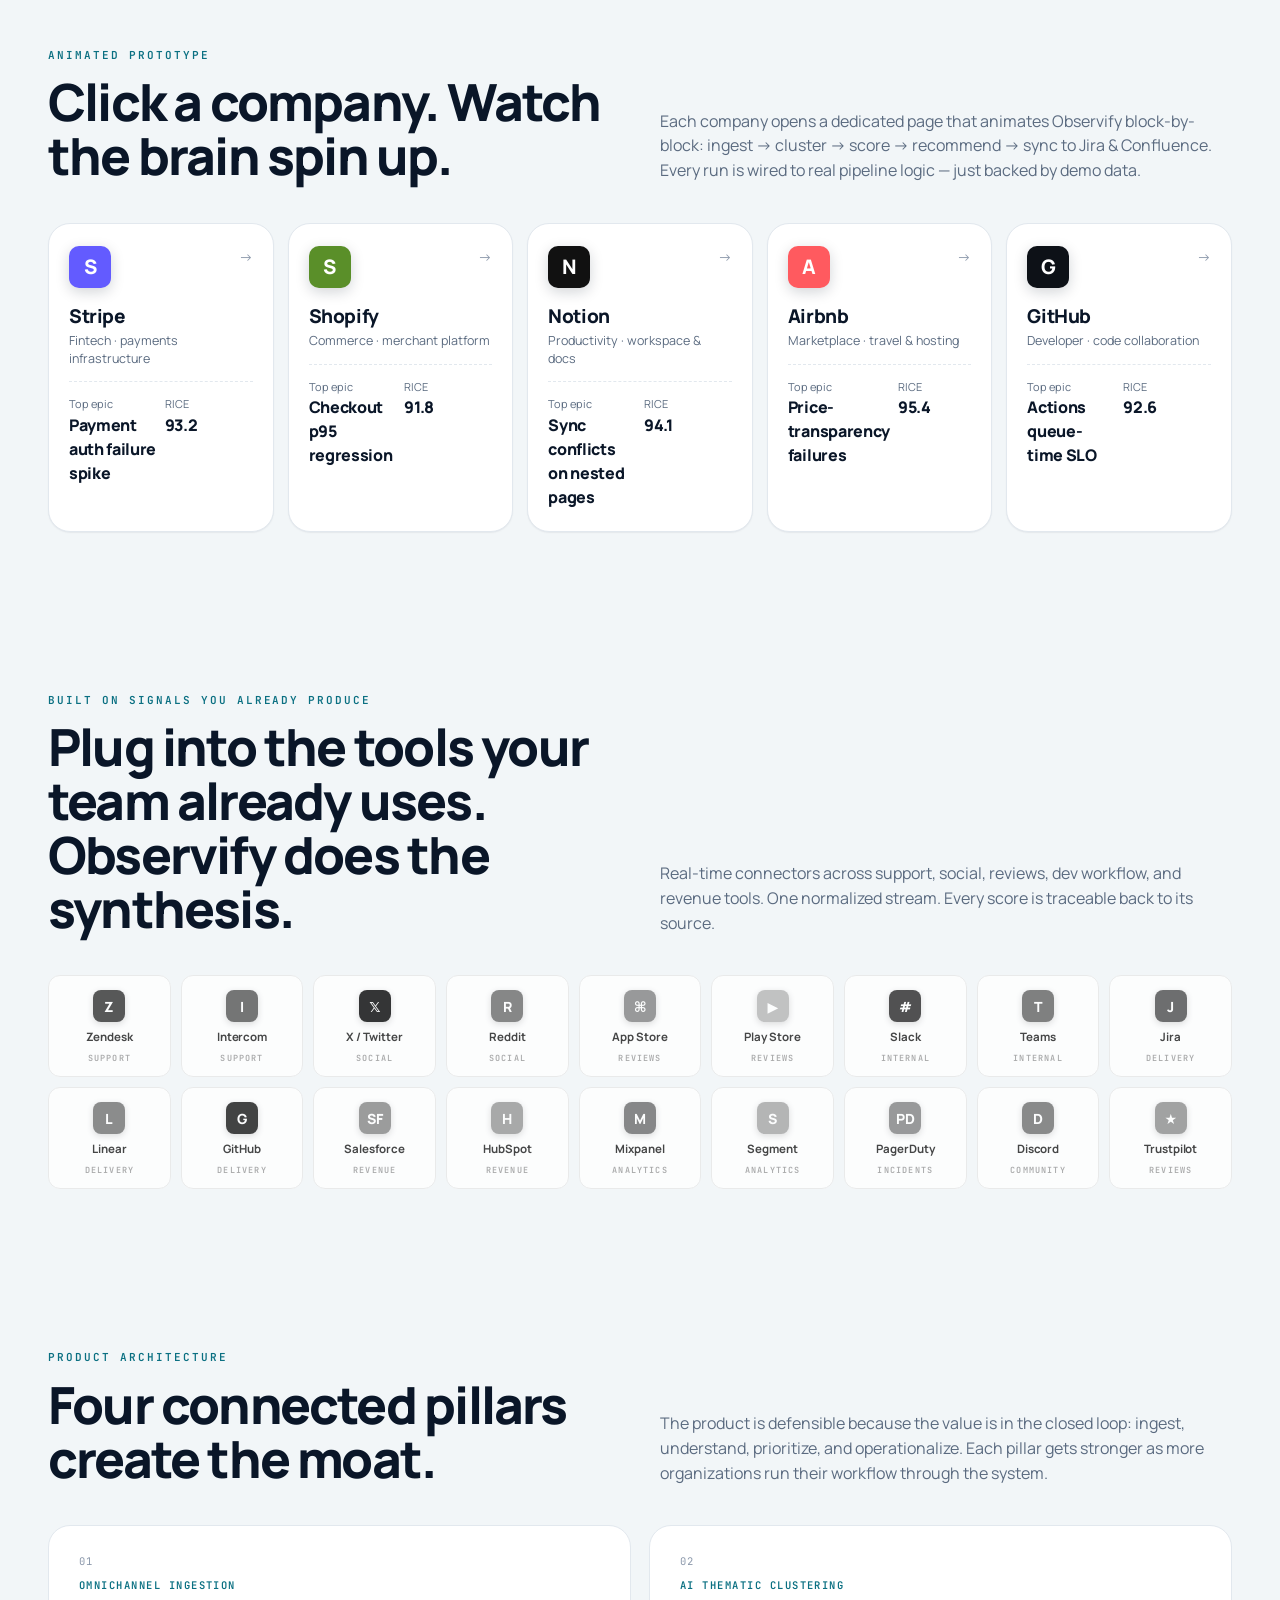
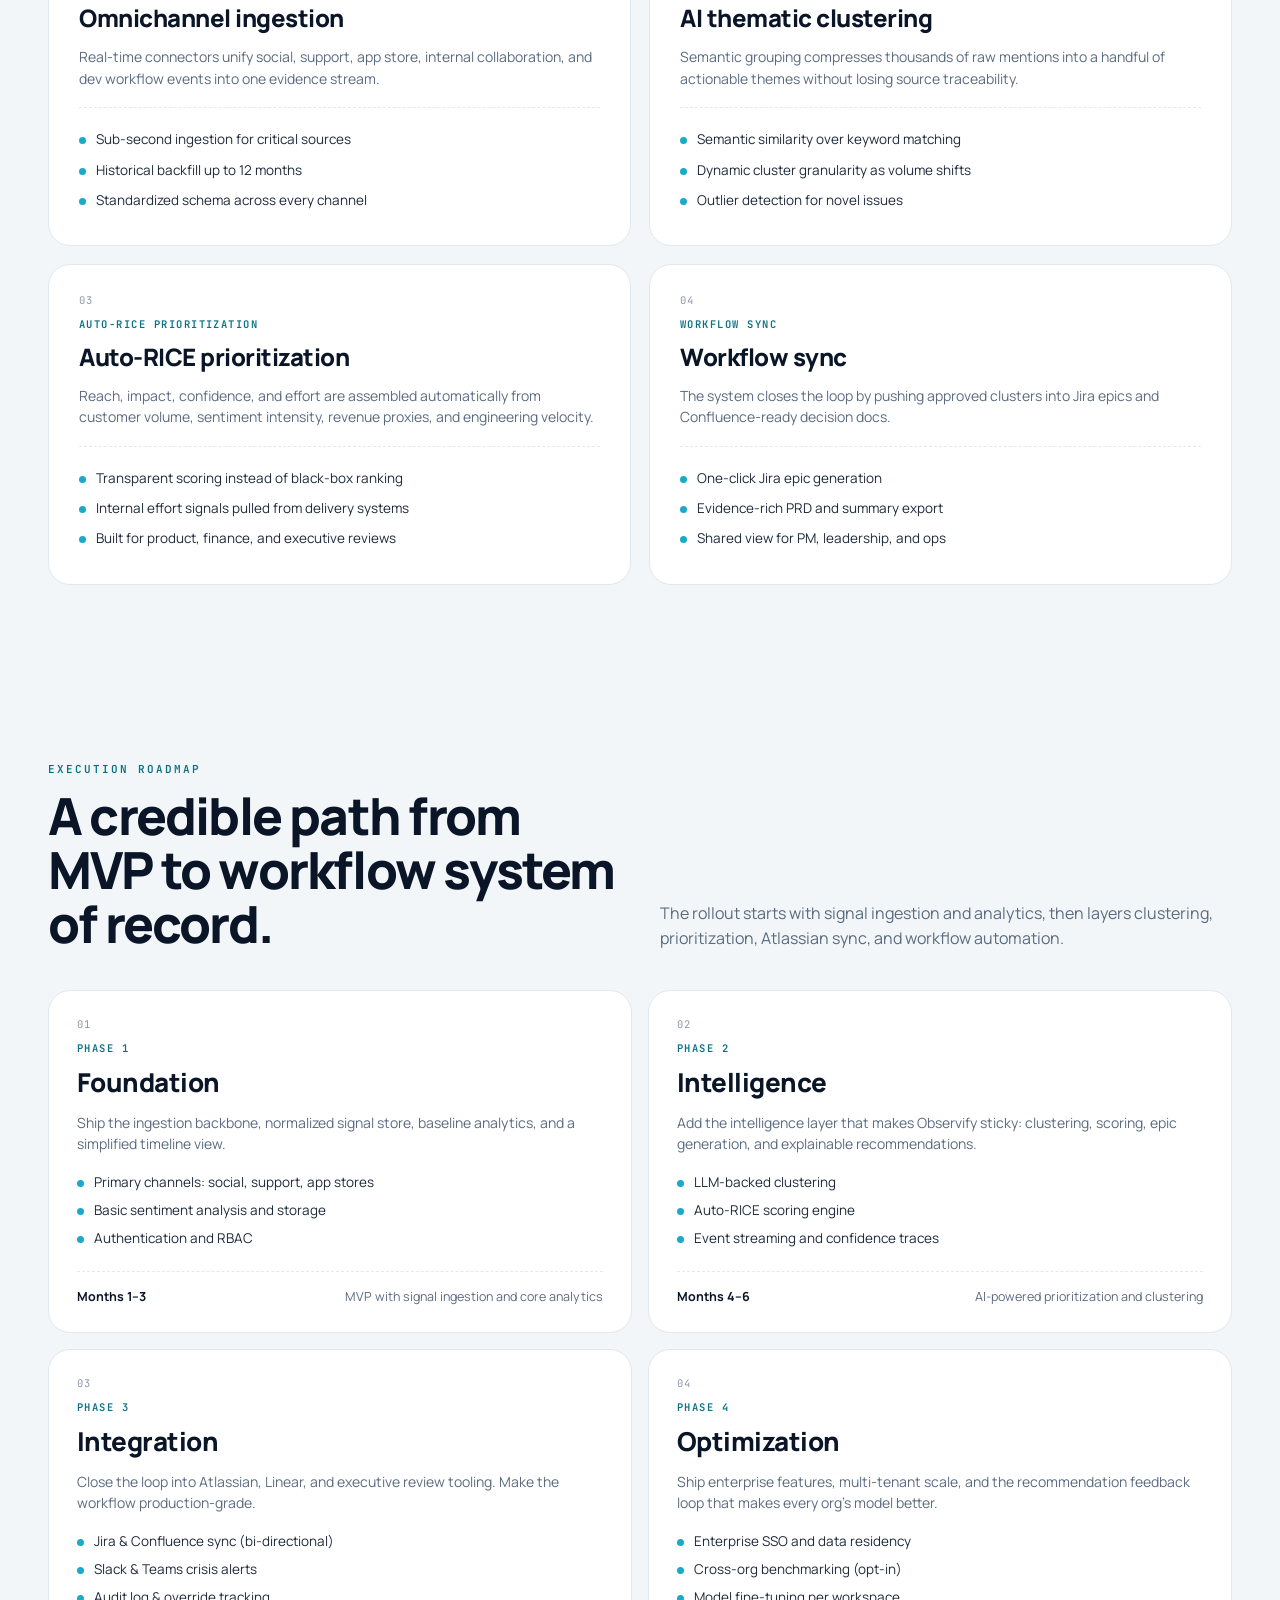
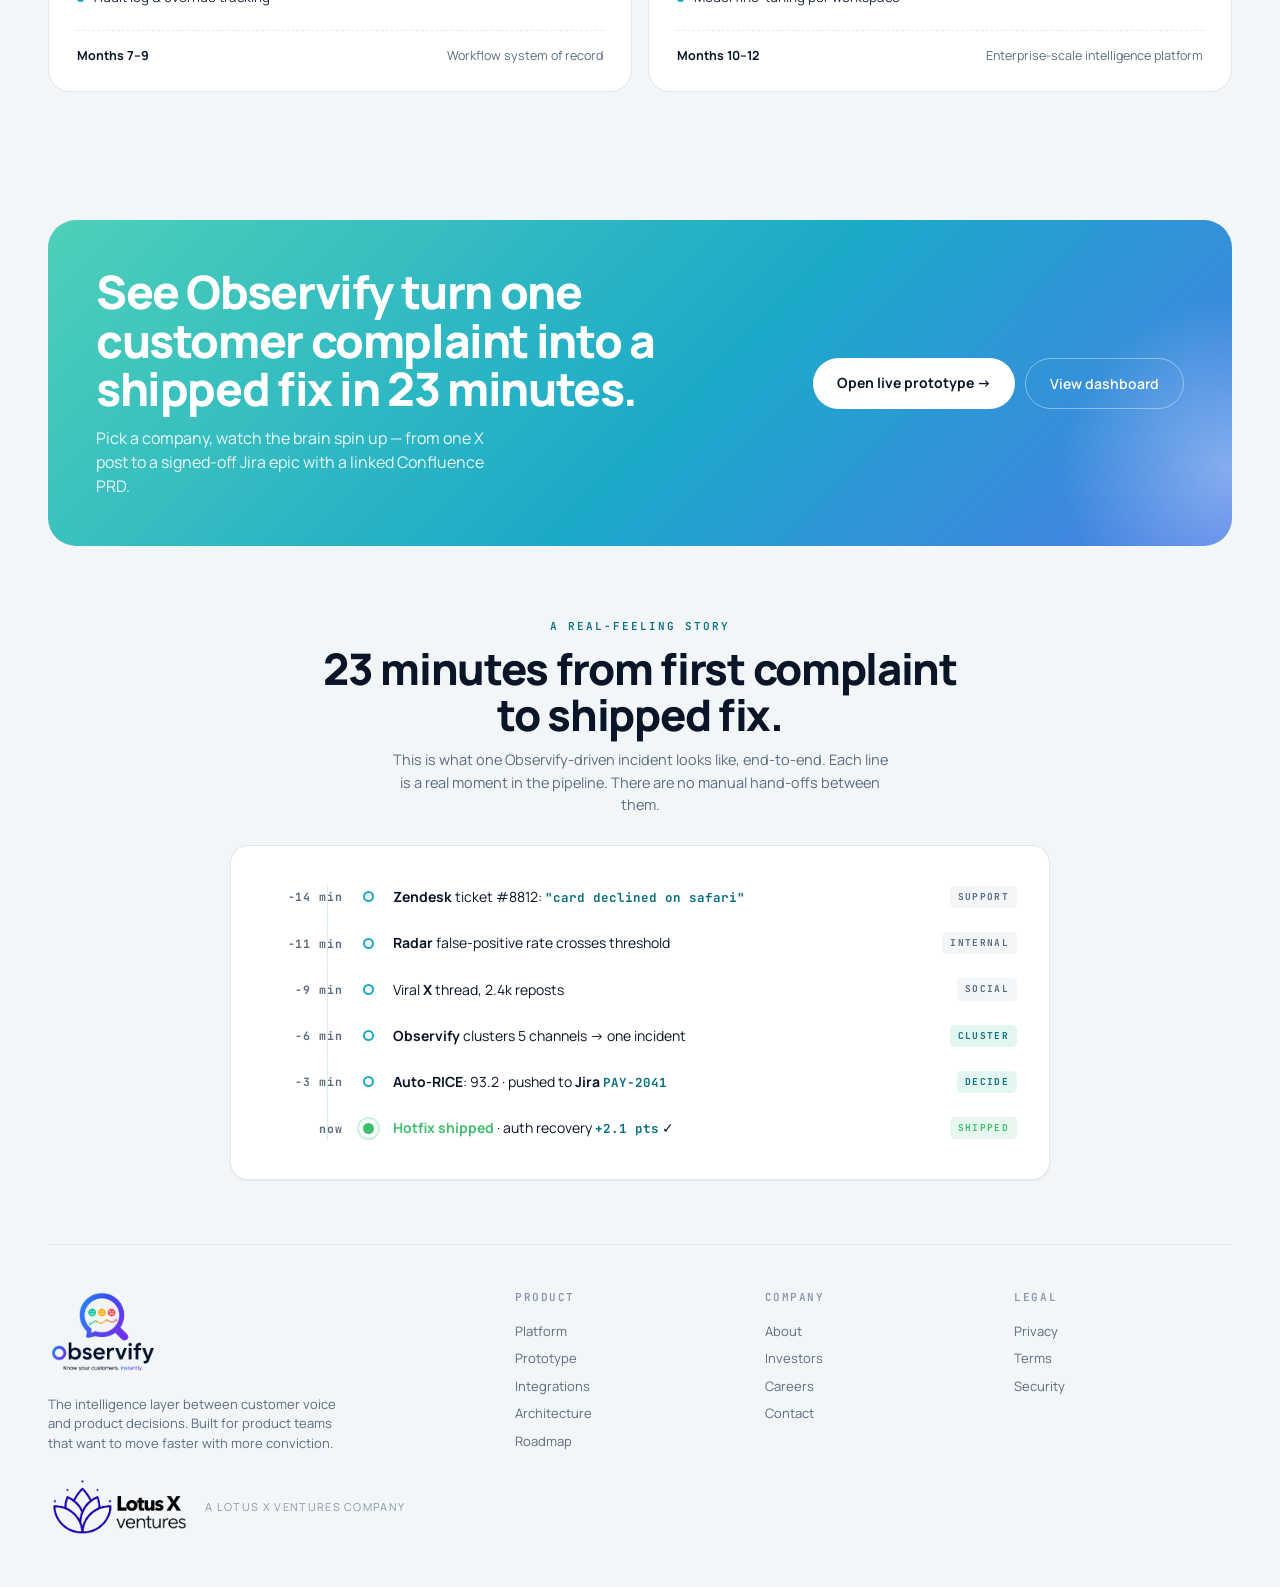
==== commit 81ea6498: "Promote Observify lockup in footer, enlarge Lotus X marks Replaces the small footer brand-mark + wor" ====
--- a/frontend/index.html
+++ b/frontend/index.html
@@ -881,14 +881,13 @@
 
   <footer>
     <div>
-      <div class="brand">
-        <div class="brand-mark"></div>
-        <div class="brand-text"><div class="n">OBSERVIFY</div><div class="s">Real-time product intelligence</div></div>
-      </div>
+      <a class="footer-brand" href="#platform" aria-label="Observify">
+        <img src="assets/observify-logo.png" alt="Observify — Know your customers. Instantly." />
+      </a>
       <p style="margin-top:14px;max-width:36ch;line-height:1.5">The intelligence layer between customer voice and product decisions. Built for product teams that want to move faster with more conviction.</p>
       <div class="lotus-foot">
         <img src="assets/lotusx.png" alt="Lotus X Ventures" />
-        <div class="lab">A Lotus X Ventures company</div>
+        <span class="lab">A Lotus X Ventures company</span>
       </div>
     </div>
     <div>
--- a/frontend/styles.css
+++ b/frontend/styles.css
@@ -148,17 +148,17 @@
   display: flex;
   align-items: center;
   gap: 10px;
-  padding: 6px 14px;
-  border-radius: 999px;
-  background: #fff;
-  border: 1px solid var(--rule);
+  padding: 0;
+  border-radius: 0;
+  background: transparent;
+  border: 0;
   font-size: 10px;
   letter-spacing: 0.14em;
   text-transform: uppercase;
   color: var(--ink-4);
   flex-shrink: 0;
 }
-.lotus-badge img { height: 30px; width: auto; display: block; }
+.lotus-badge img { height: 38px; width: auto; display: block; }
 .lotus-badge .lab { line-height: 1.1; }
 .btn-pri {
   padding: 10px 18px;
@@ -1083,18 +1083,27 @@
 footer ul { list-style: none; padding: 0; margin: 0; }
 footer li { padding: 4px 0; }
 footer li a:hover { color: var(--teal-ink); }
+.footer-brand {
+  display: inline-block;
+  line-height: 0;
+}
+.footer-brand img {
+  height: 86px;
+  width: auto;
+  display: block;
+}
 footer .lotus-foot {
   display: flex;
   align-items: center;
-  gap: 12px;
-  margin-top: 14px;
-  padding: 10px 14px;
-  background: #fff;
-  border: 1px solid var(--rule);
-  border-radius: 12px;
+  gap: 14px;
+  margin-top: 22px;
+  padding: 0;
+  background: transparent;
+  border: 0;
+  border-radius: 0;
   width: fit-content;
 }
-footer .lotus-foot img { height: 28px; }
+footer .lotus-foot img { height: 64px; width: auto; display: block; }
 footer .lotus-foot .lab { font-size: 11px; color: var(--ink-4); letter-spacing: 0.12em; text-transform: uppercase; }
 
 /* ============================================================
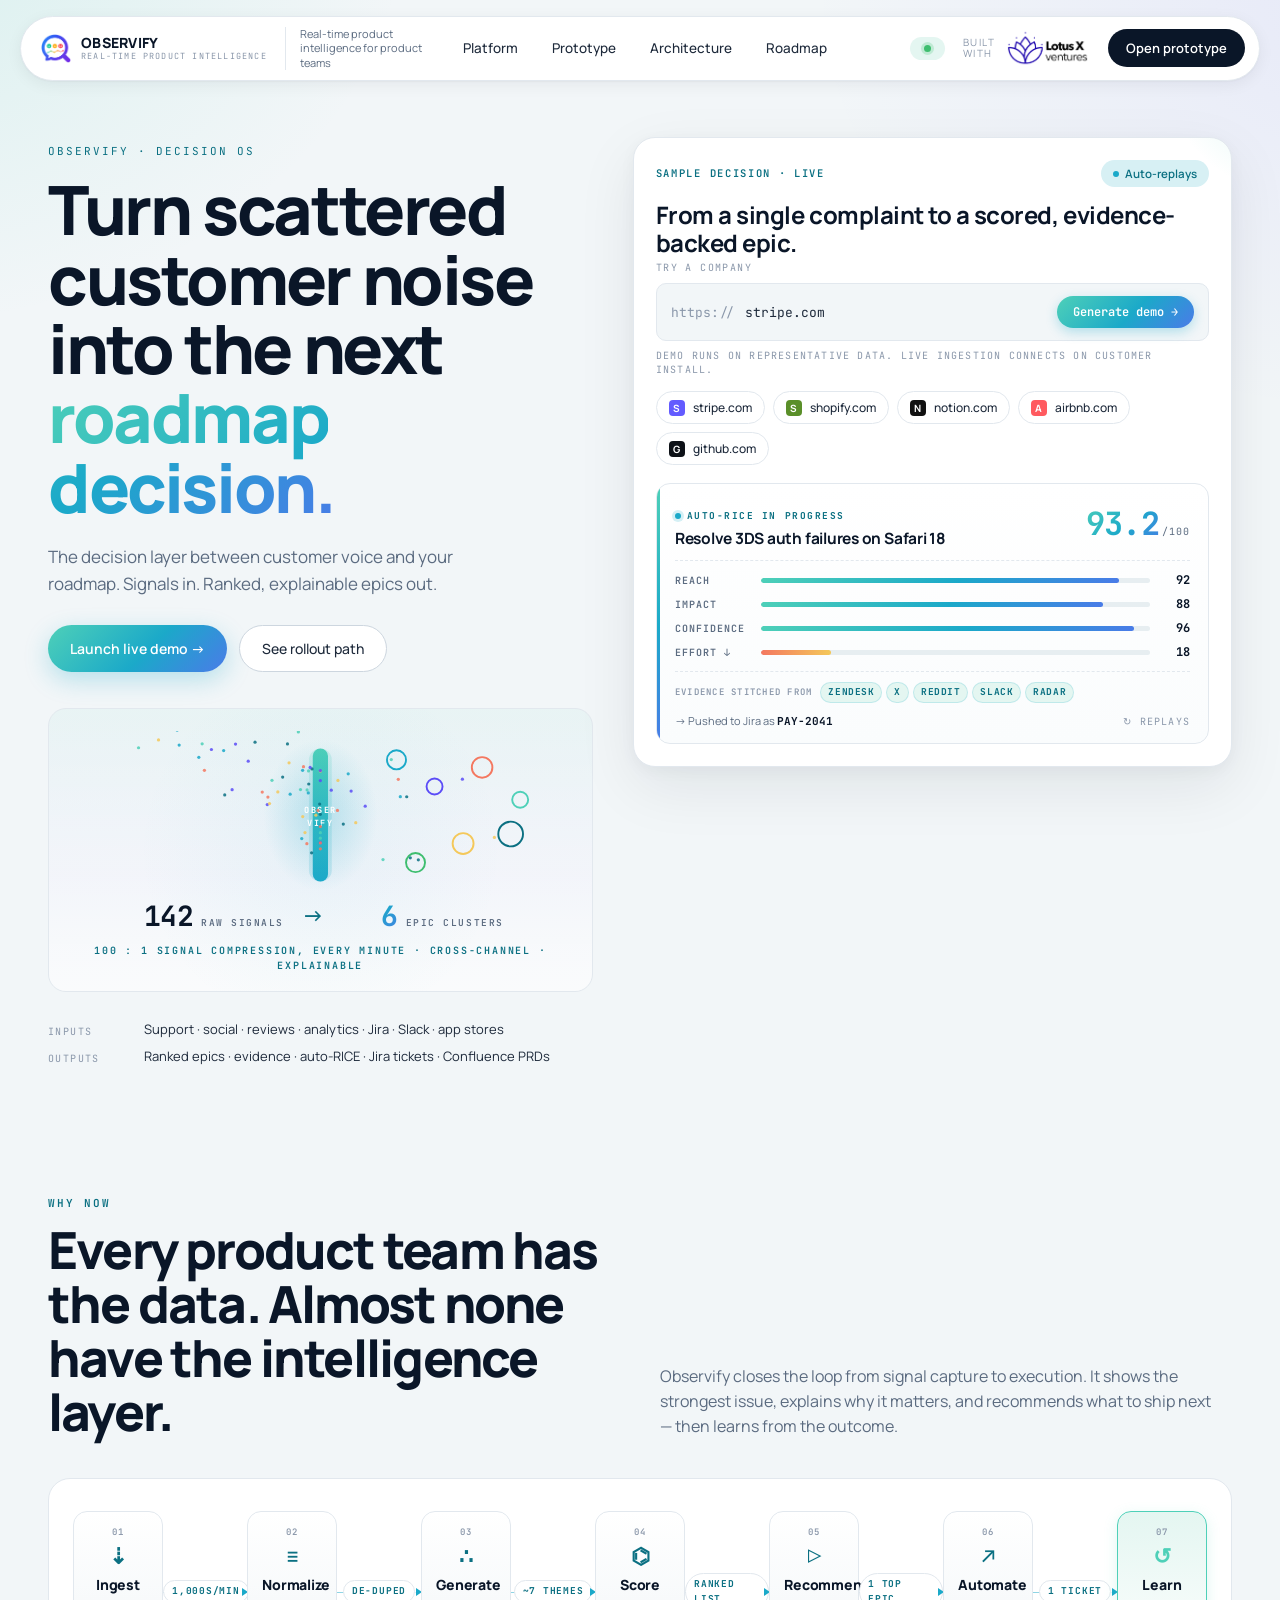
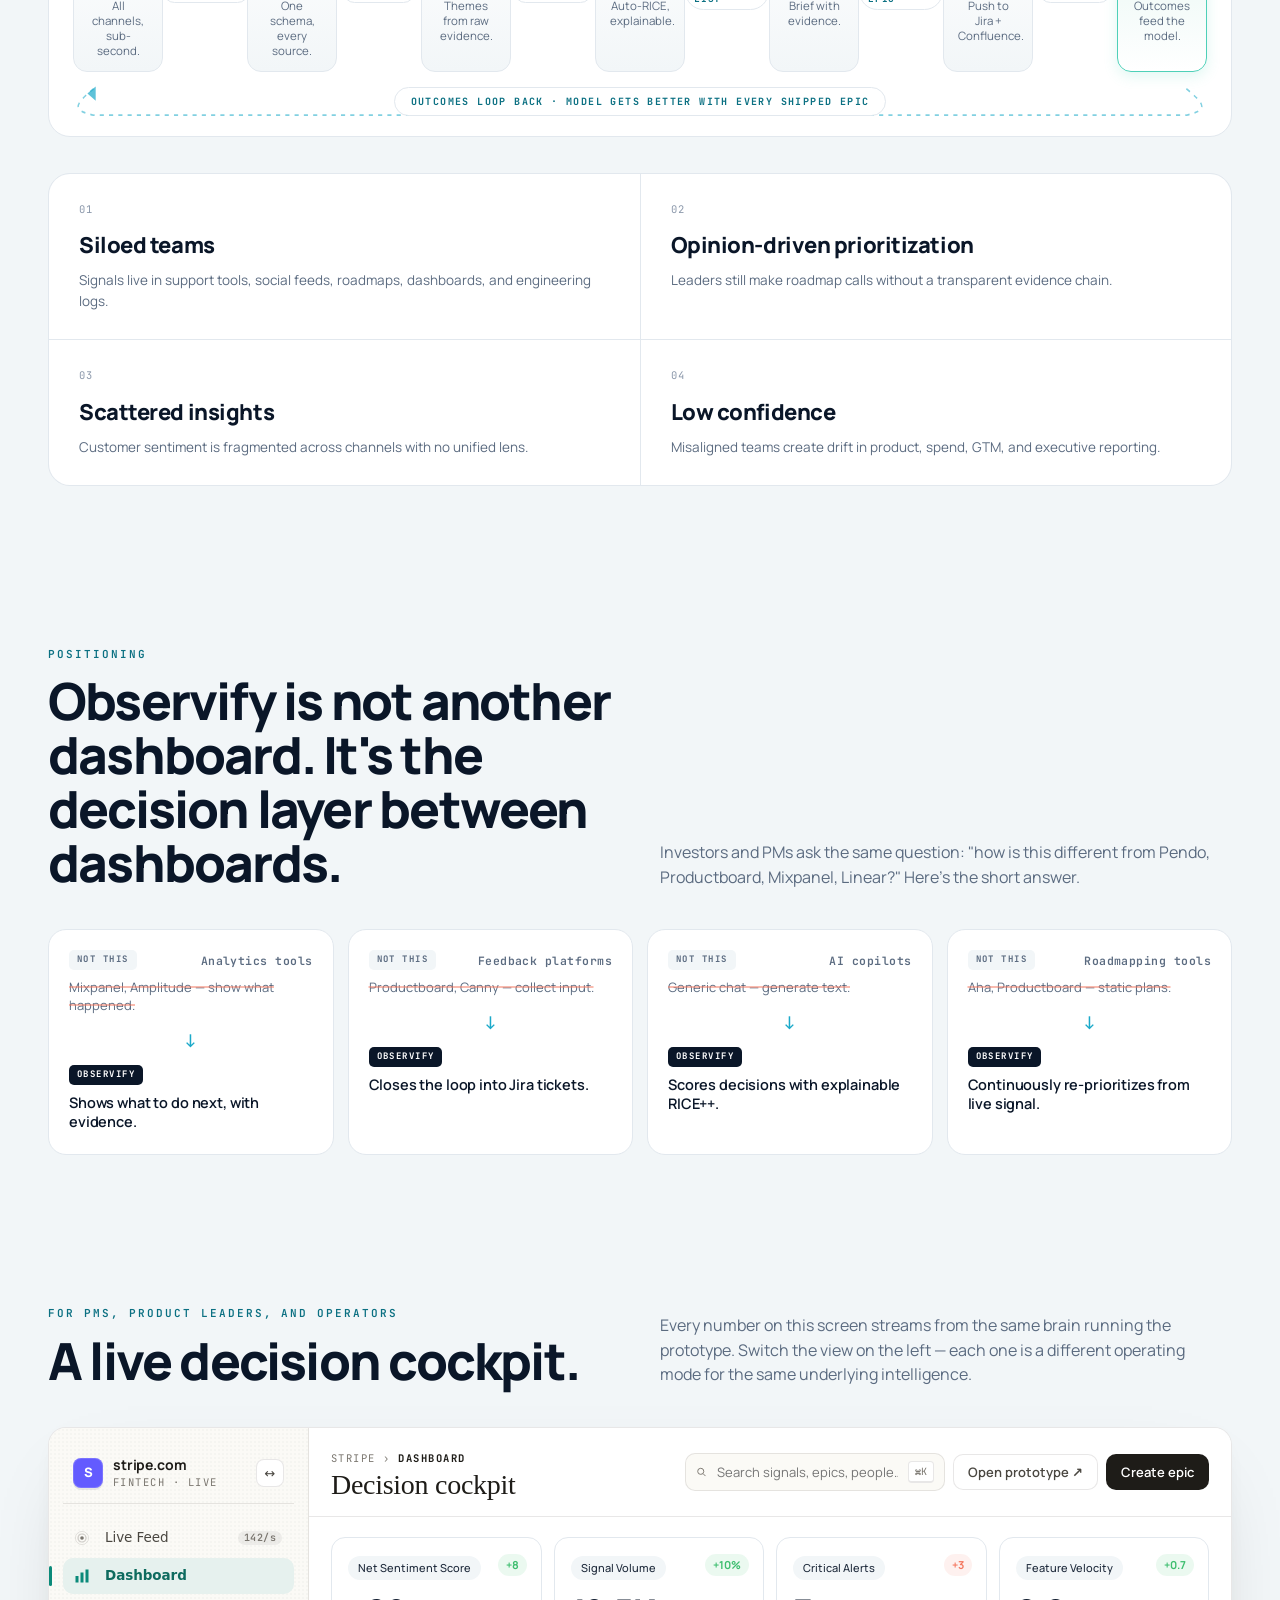
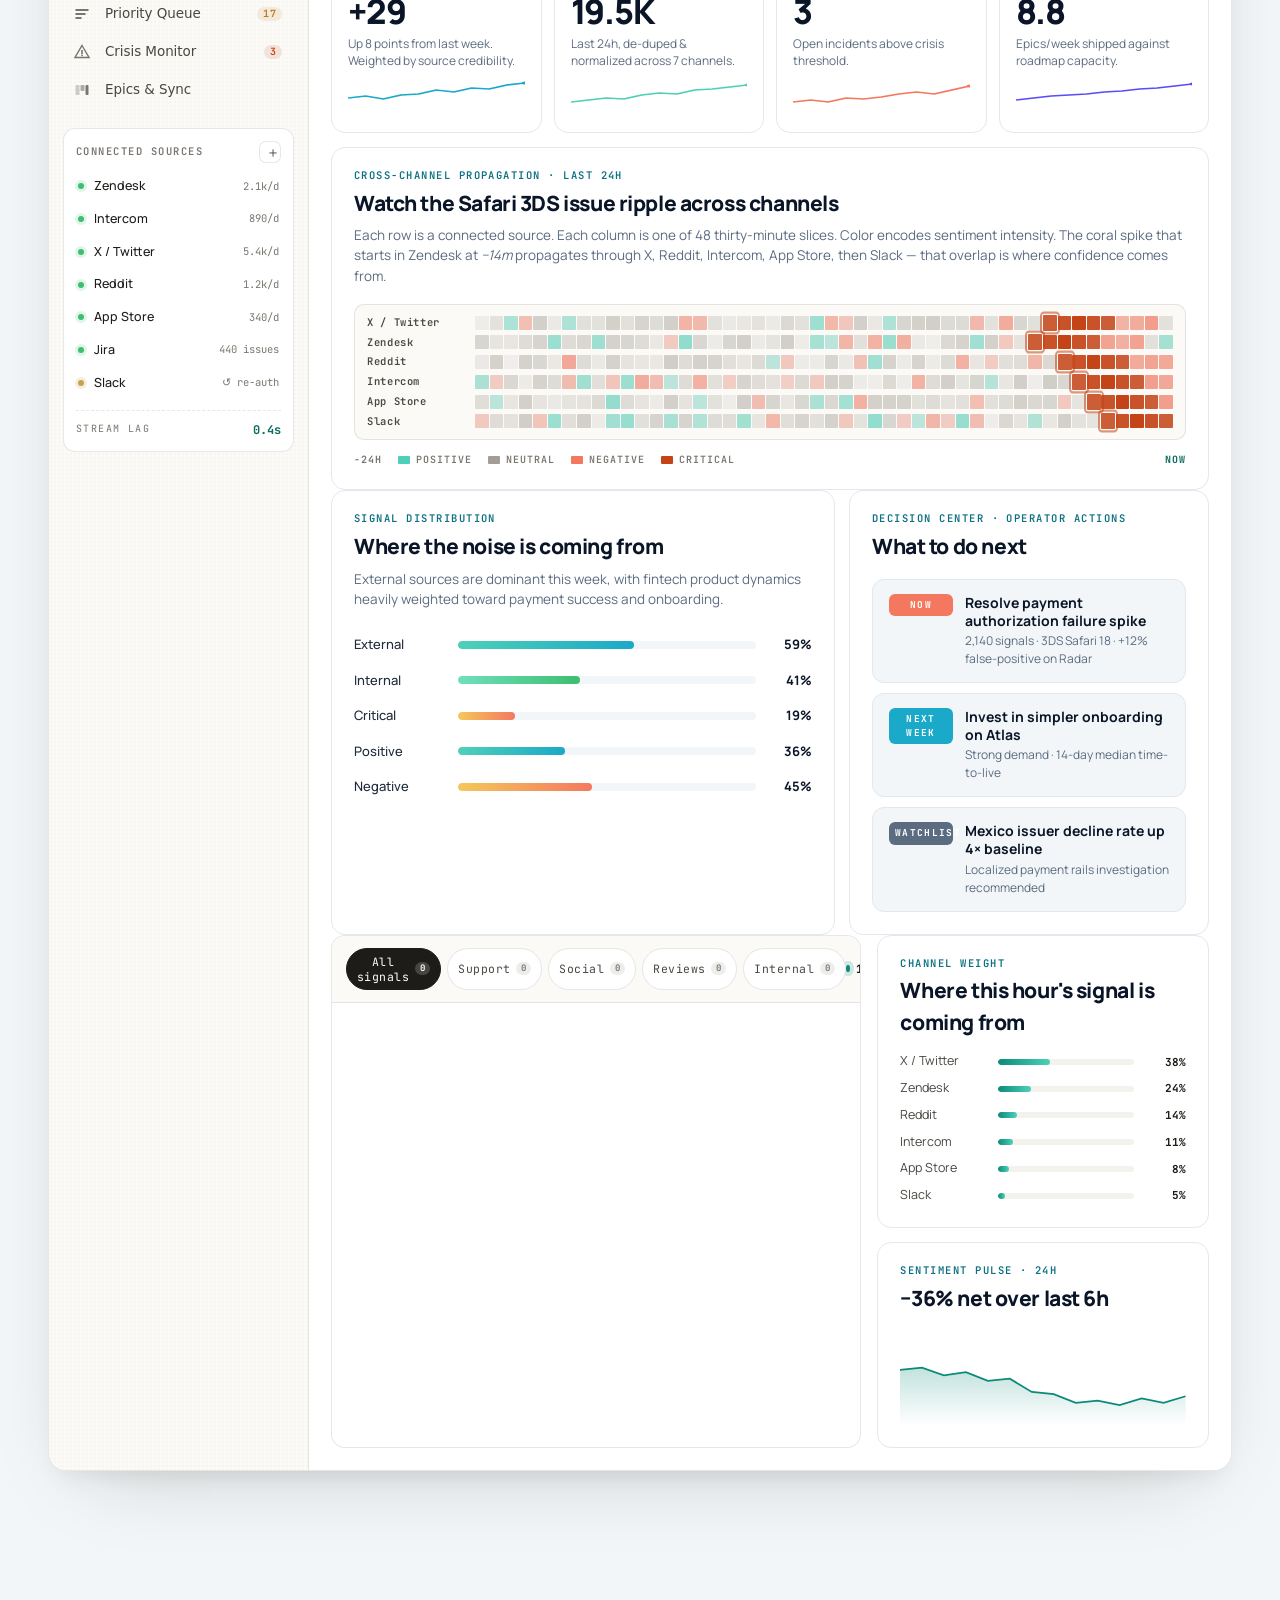
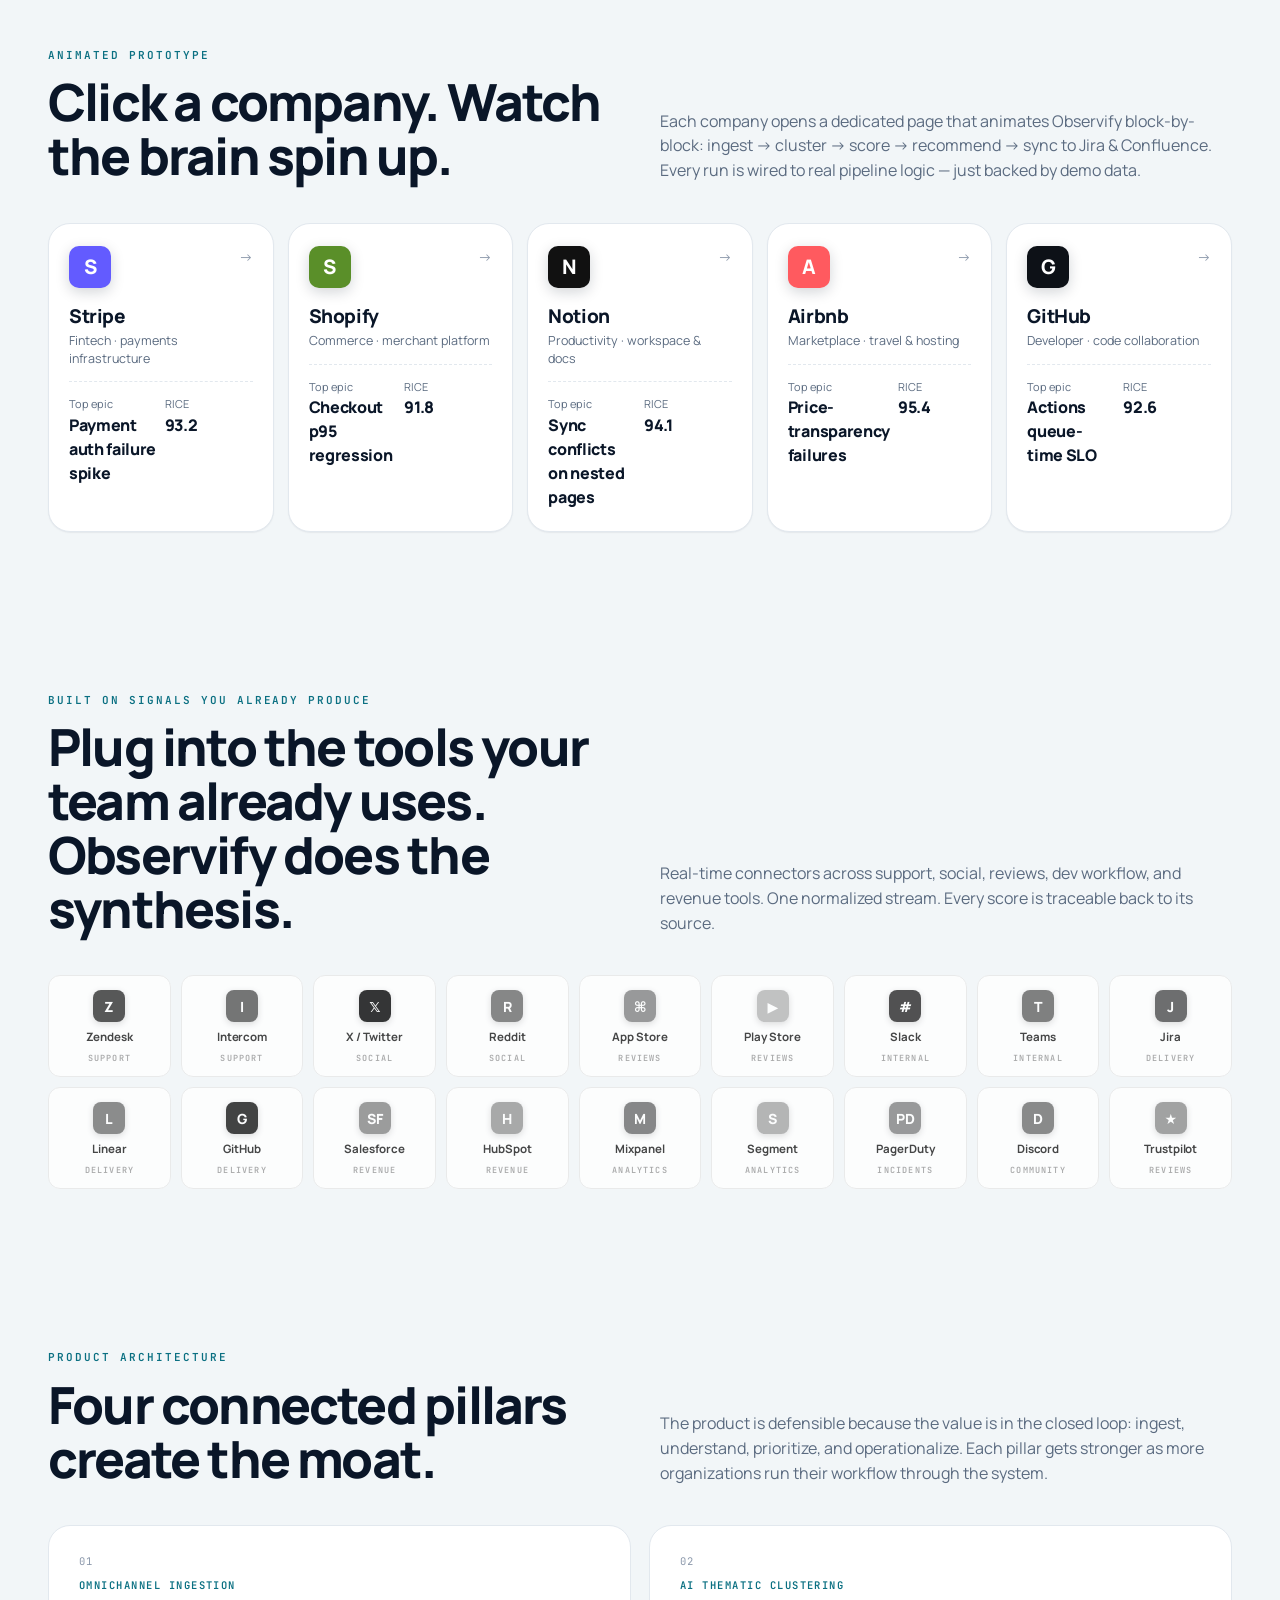
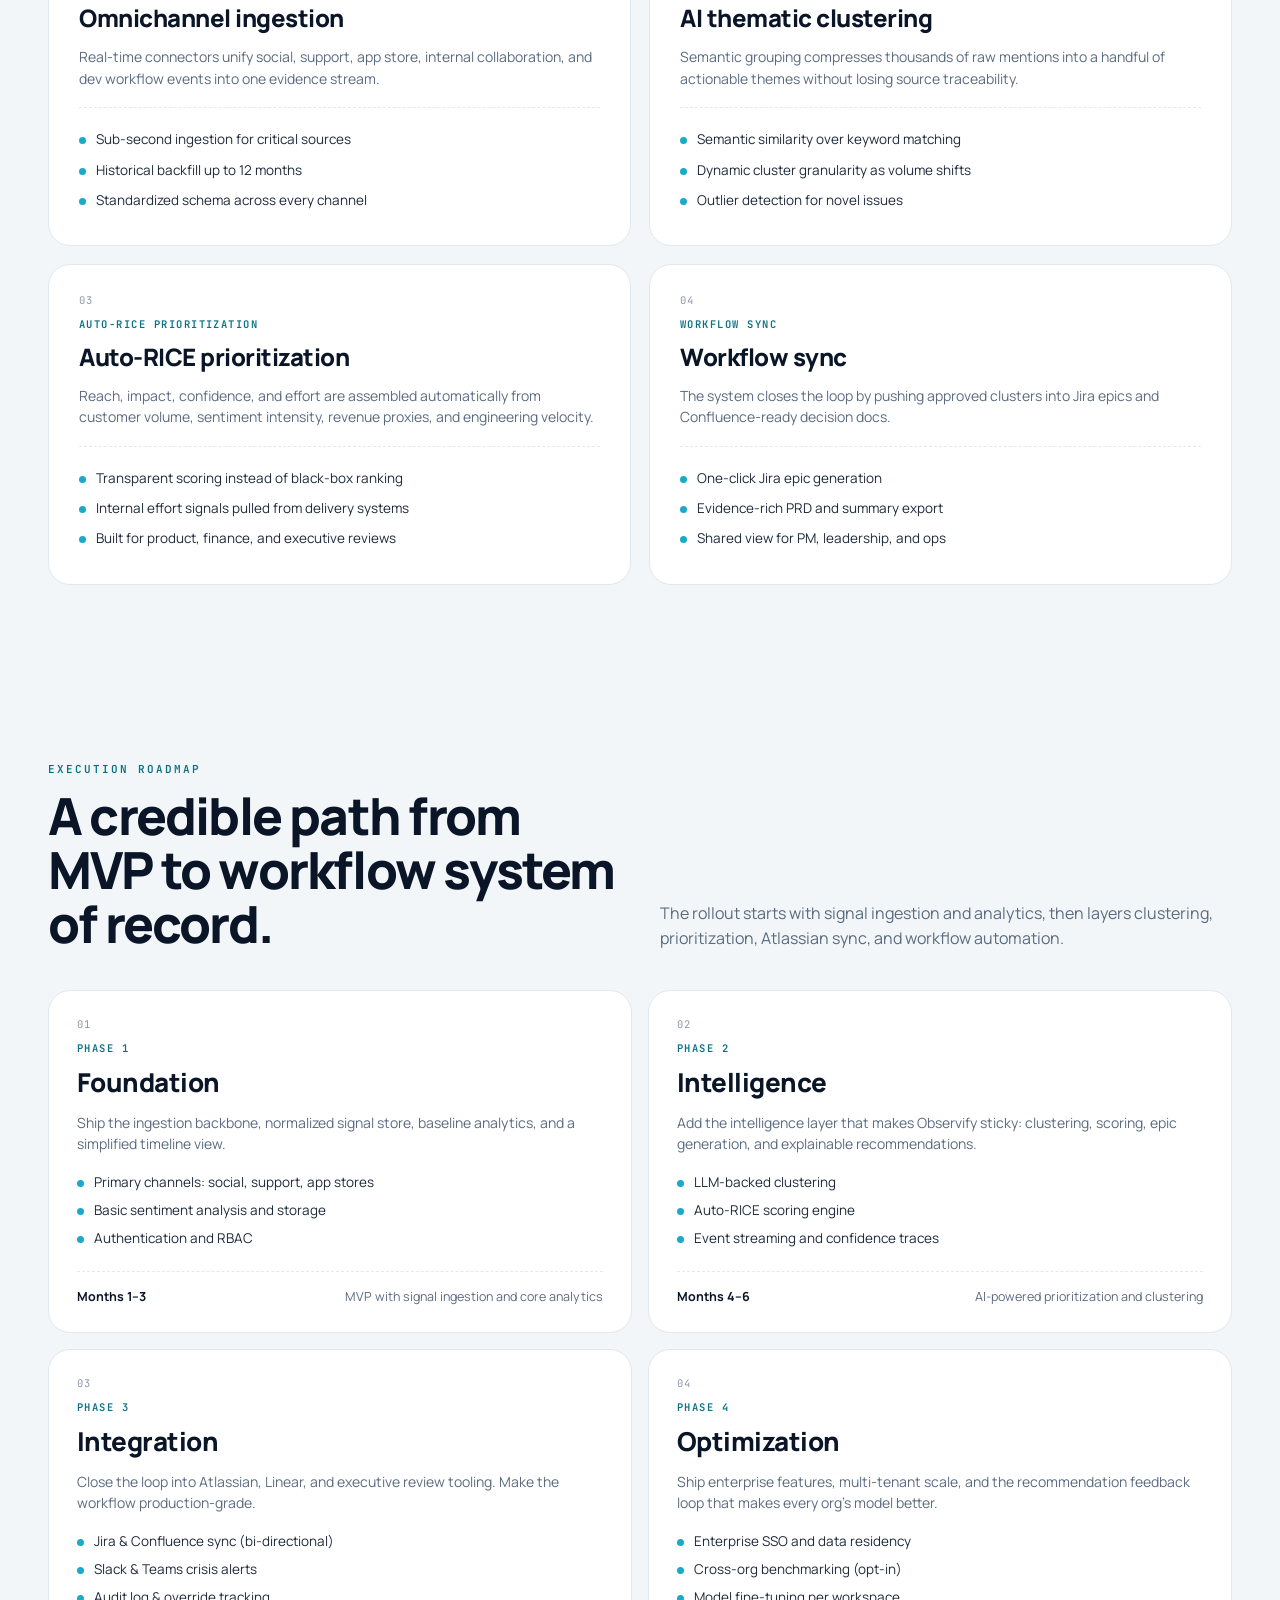
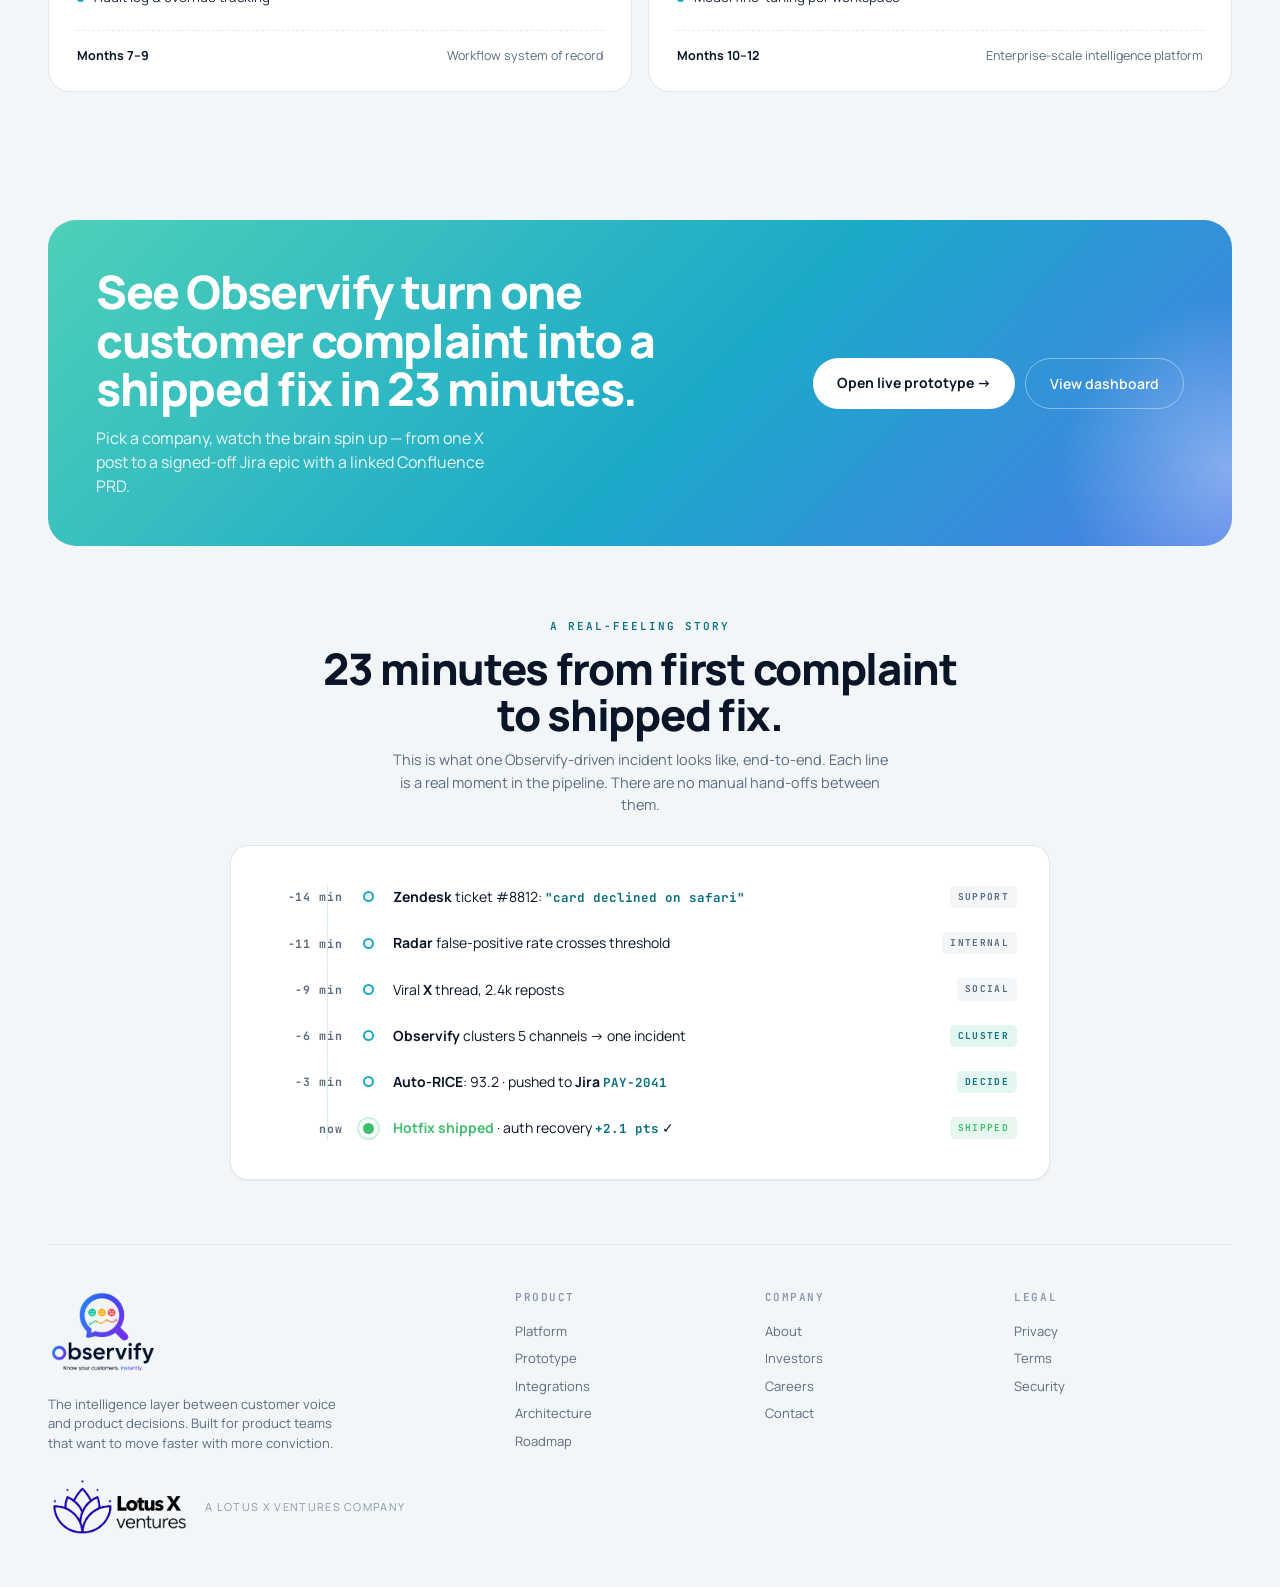
==== commit ad8b18cb: "Stop serving CSS/JS as immutable; bust asset cache The previous Cache-Control rule marked CSS, JS an" ====
--- a/frontend/index.html
+++ b/frontend/index.html
@@ -4,9 +4,9 @@
 <meta charset="utf-8" />
 <meta name="viewport" content="width=device-width, initial-scale=1" />
 <title>Observify — Real-time product intelligence</title>
-<link rel="icon" type="image/png" href="assets/observify-mark.png" />
-<link rel="stylesheet" href="styles.css" />
-<link rel="stylesheet" href="console.css" />
+<link rel="icon" type="image/png" href="assets/observify-mark.png?v=3" />
+<link rel="stylesheet" href="styles.css?v=3" />
+<link rel="stylesheet" href="console.css?v=3" />
 </head>
 <body>
 
@@ -61,7 +61,7 @@
   <div class="pill"><span class="gdot"></span> </div>
   <div class="lotus-badge">
     <span class="lab">Built<br/>with</span>
-    <img src="assets/lotusx.png" alt="Lotus X Ventures" />
+    <img src="assets/lotusx.png?v=3" alt="Lotus X Ventures" />
   </div>
   <span class="tip-wrap">
     <button class="btn-pri proto-jump" data-co="stripe">Open prototype</button>
@@ -882,11 +882,11 @@
   <footer>
     <div>
       <a class="footer-brand" href="#platform" aria-label="Observify">
-        <img src="assets/observify-logo.png" alt="Observify — Know your customers. Instantly." />
+        <img src="assets/observify-logo.png?v=3" alt="Observify — Know your customers. Instantly." />
       </a>
       <p style="margin-top:14px;max-width:36ch;line-height:1.5">The intelligence layer between customer voice and product decisions. Built for product teams that want to move faster with more conviction.</p>
       <div class="lotus-foot">
-        <img src="assets/lotusx.png" alt="Lotus X Ventures" />
+        <img src="assets/lotusx.png?v=3" alt="Lotus X Ventures" />
         <span class="lab">A Lotus X Ventures company</span>
       </div>
     </div>
--- a/frontend/styles.css
+++ b/frontend/styles.css
@@ -76,7 +76,7 @@
 }
 .brand-mark {
   width: 30px; height: 30px;
-  background: url('assets/observify-mark.png') center / contain no-repeat;
+  background: url('assets/observify-mark.png?v=3') center / contain no-repeat;
   border-radius: 0;
   position: relative;
   flex-shrink: 0;
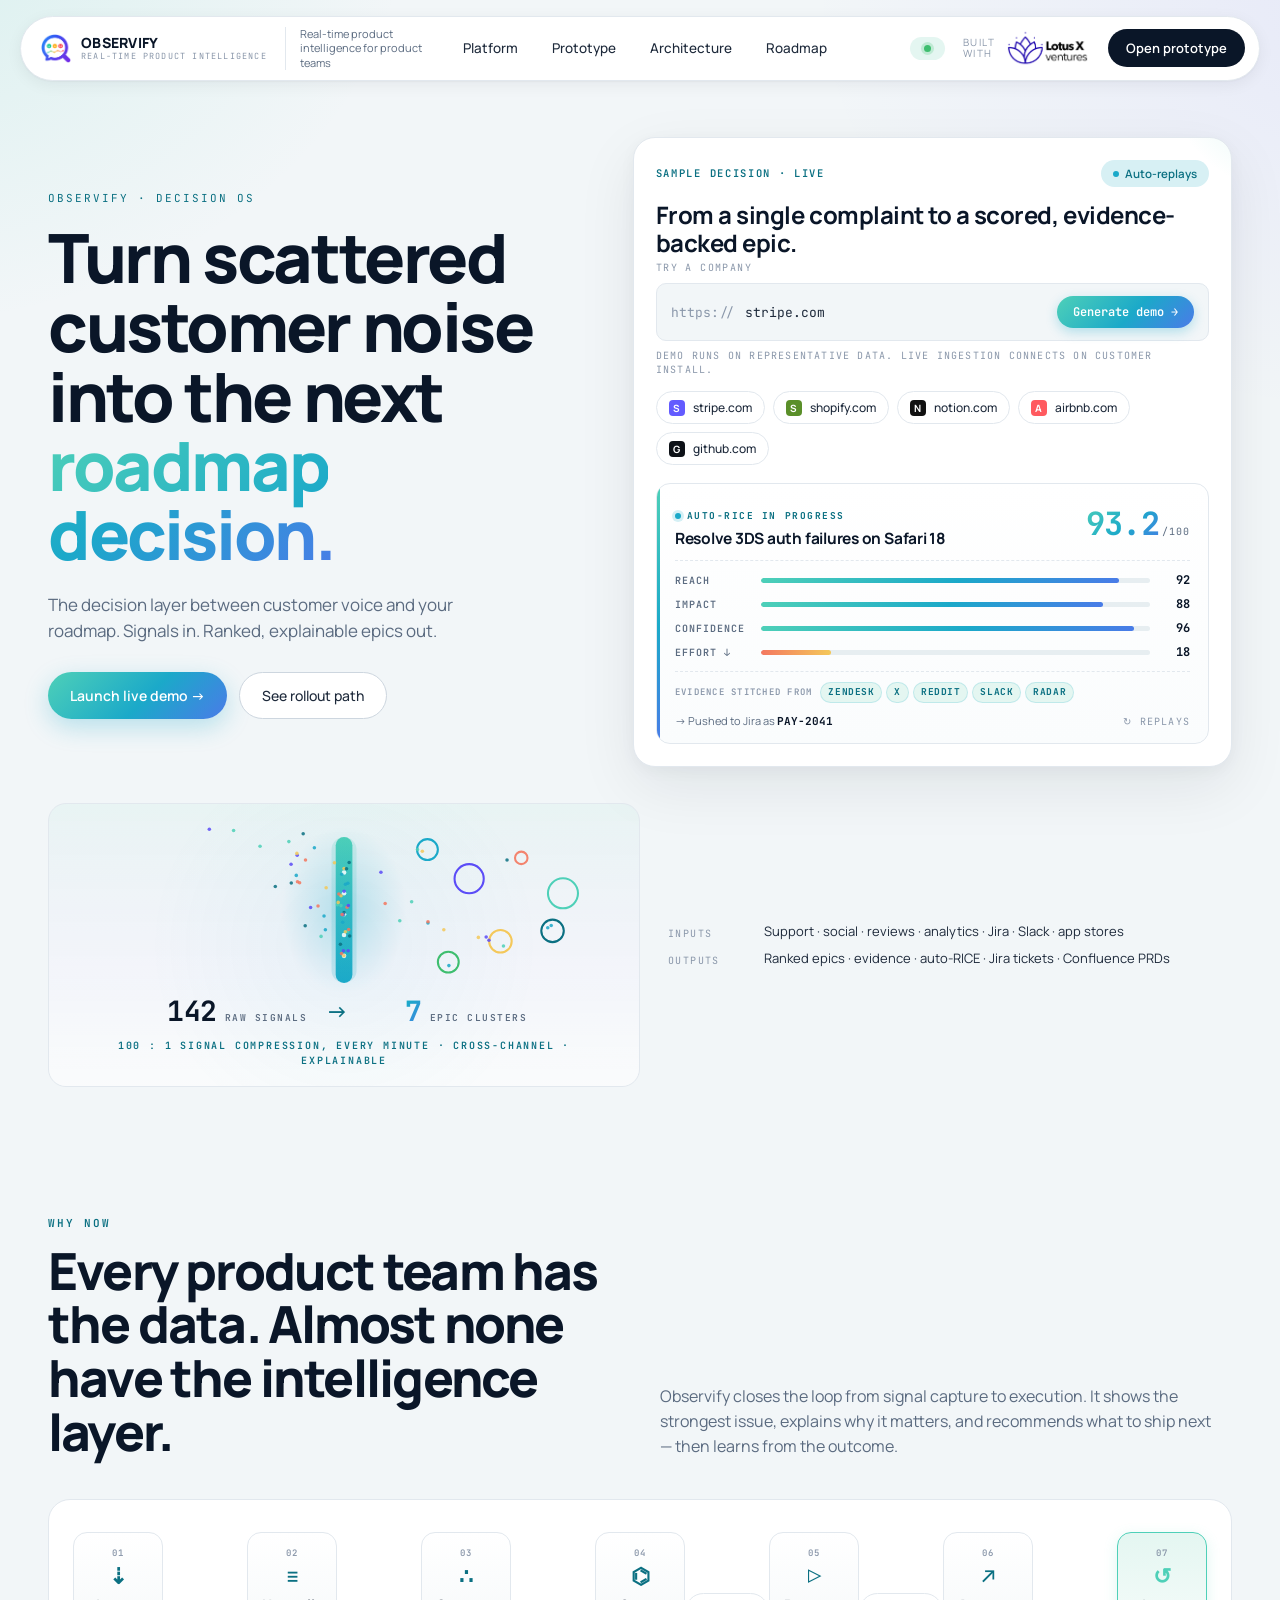
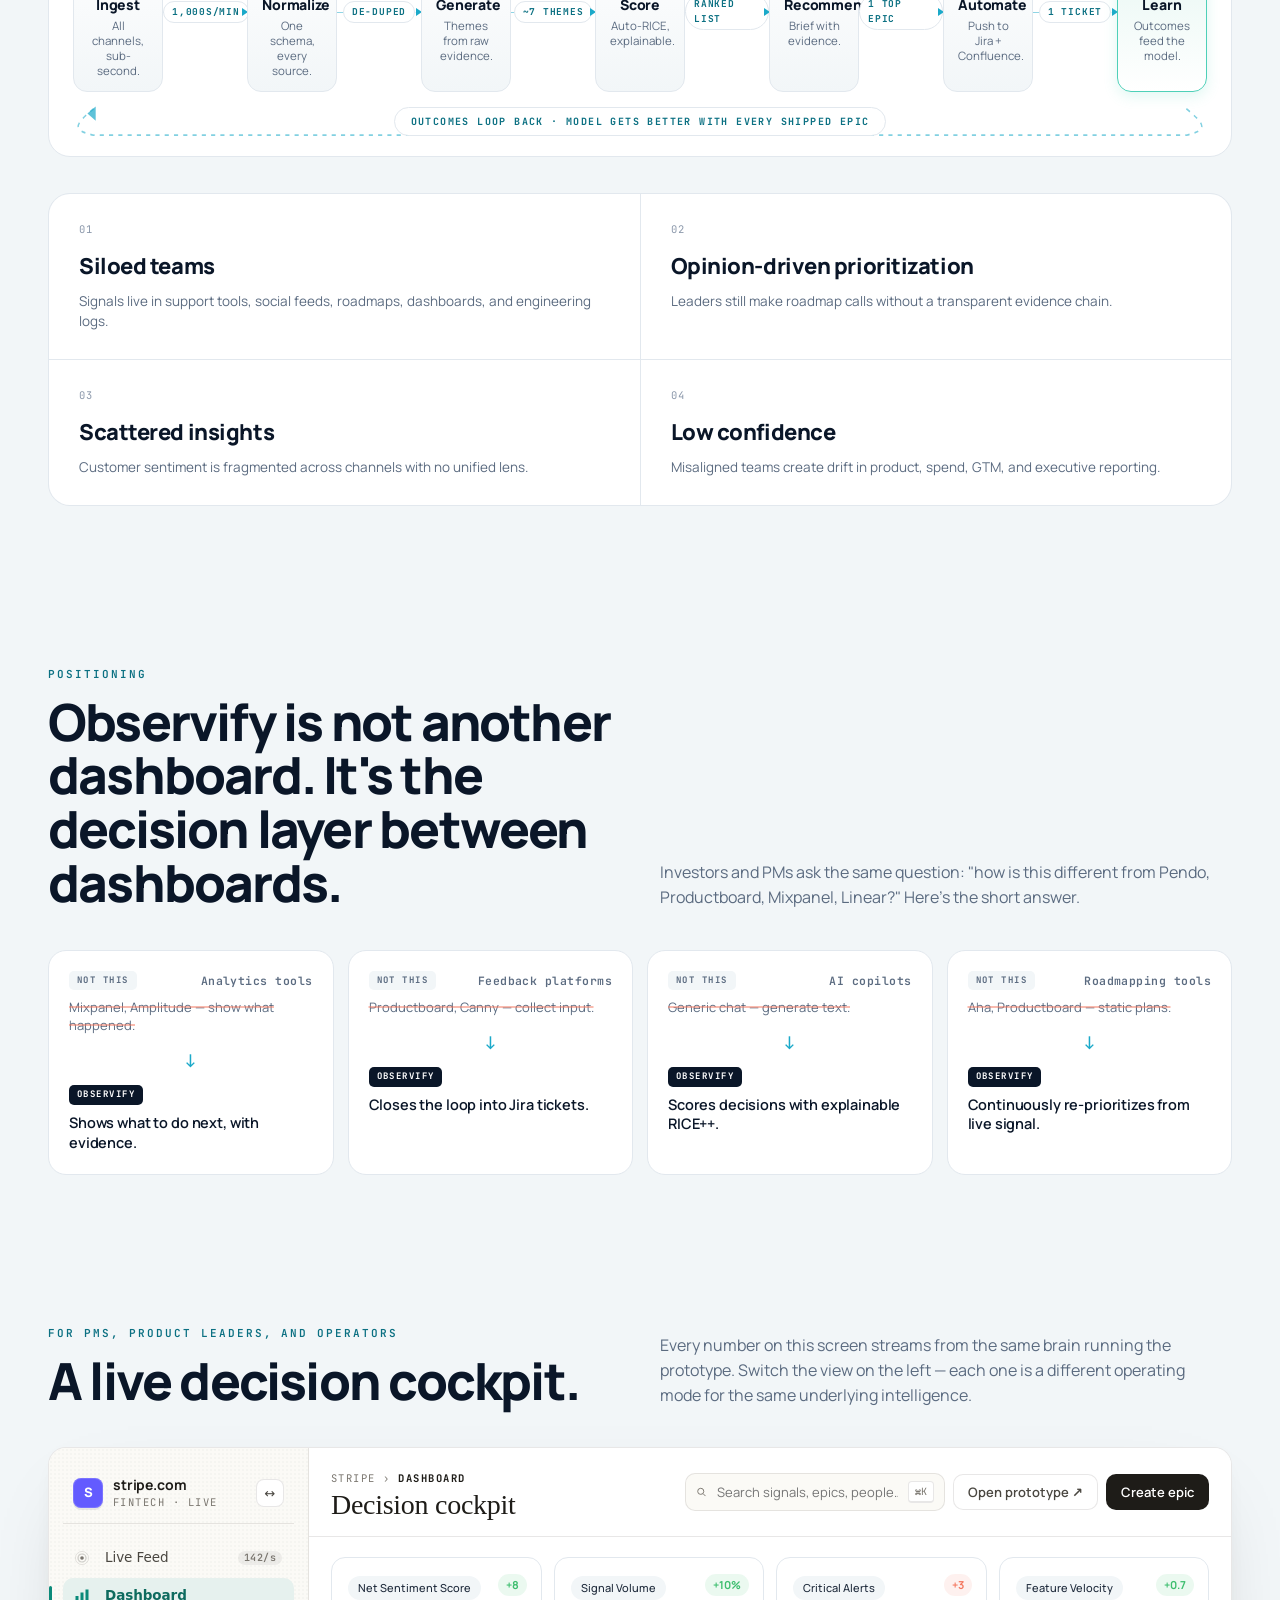
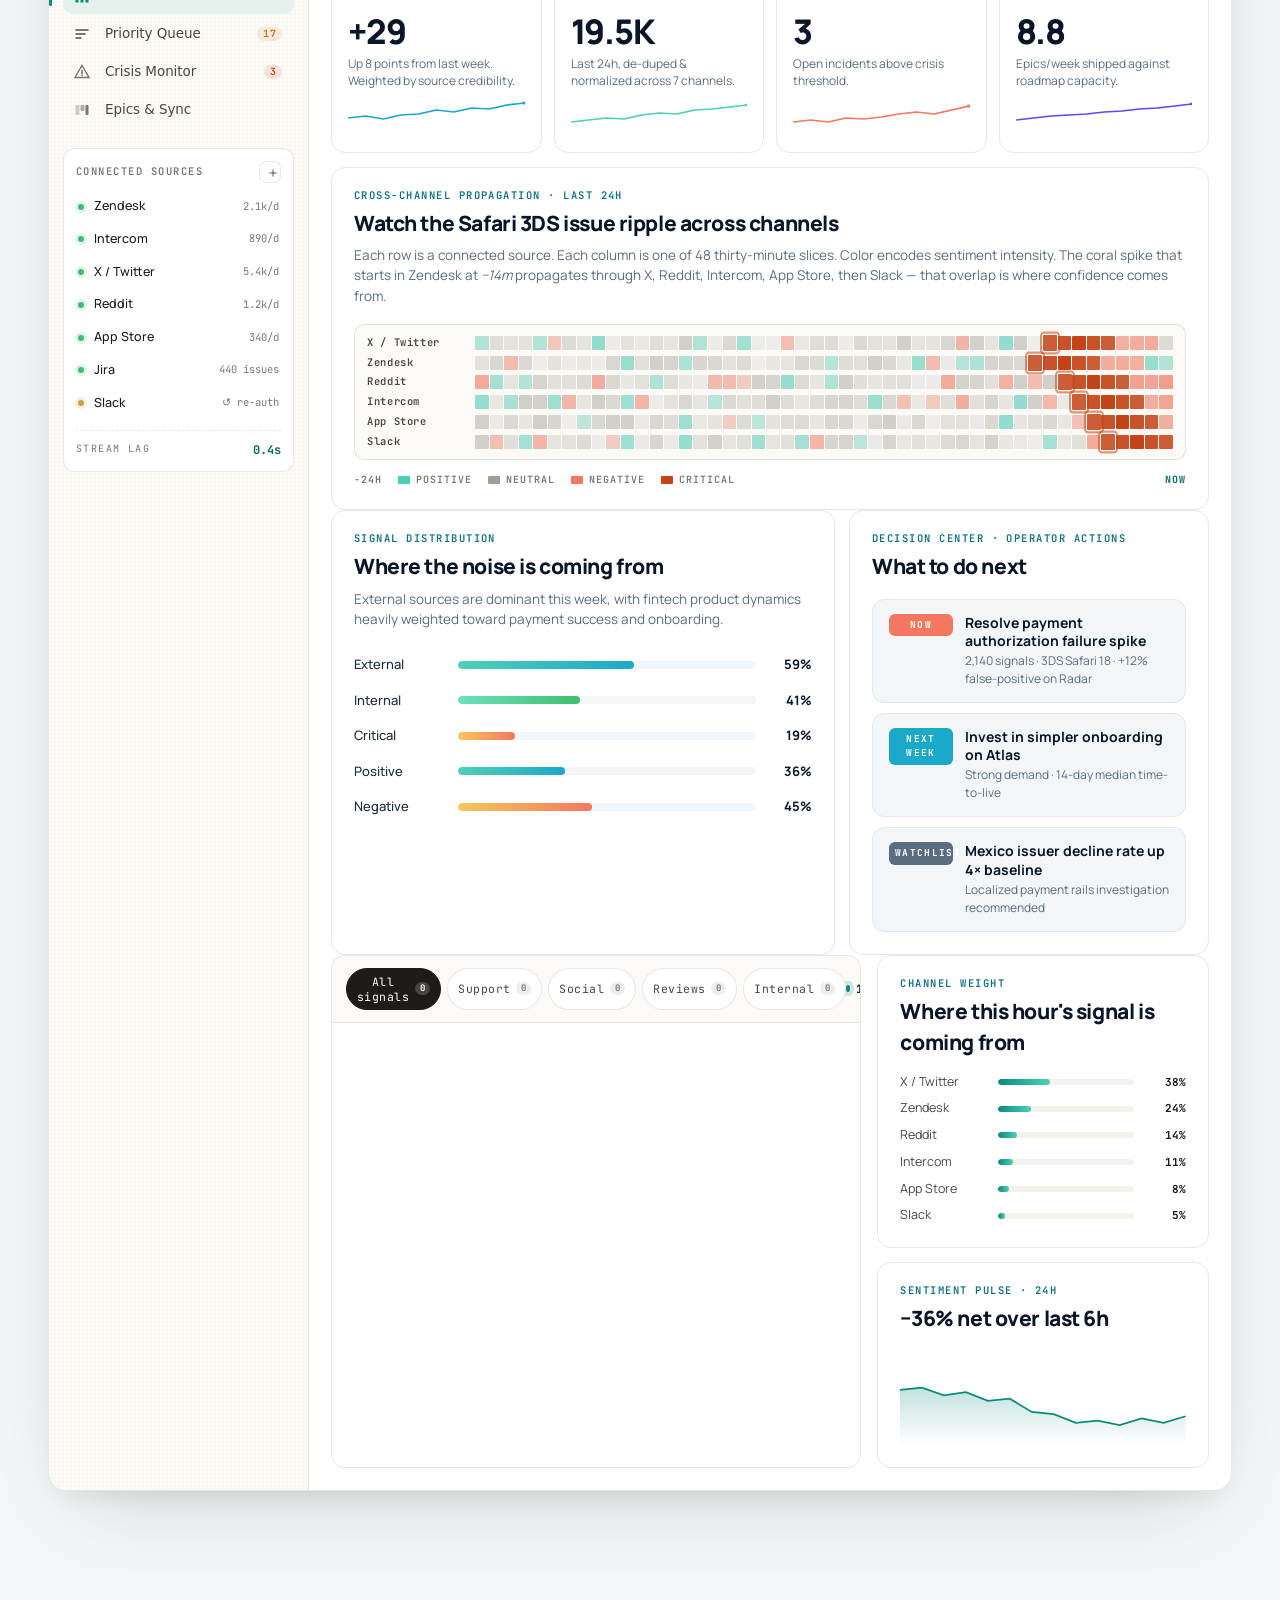
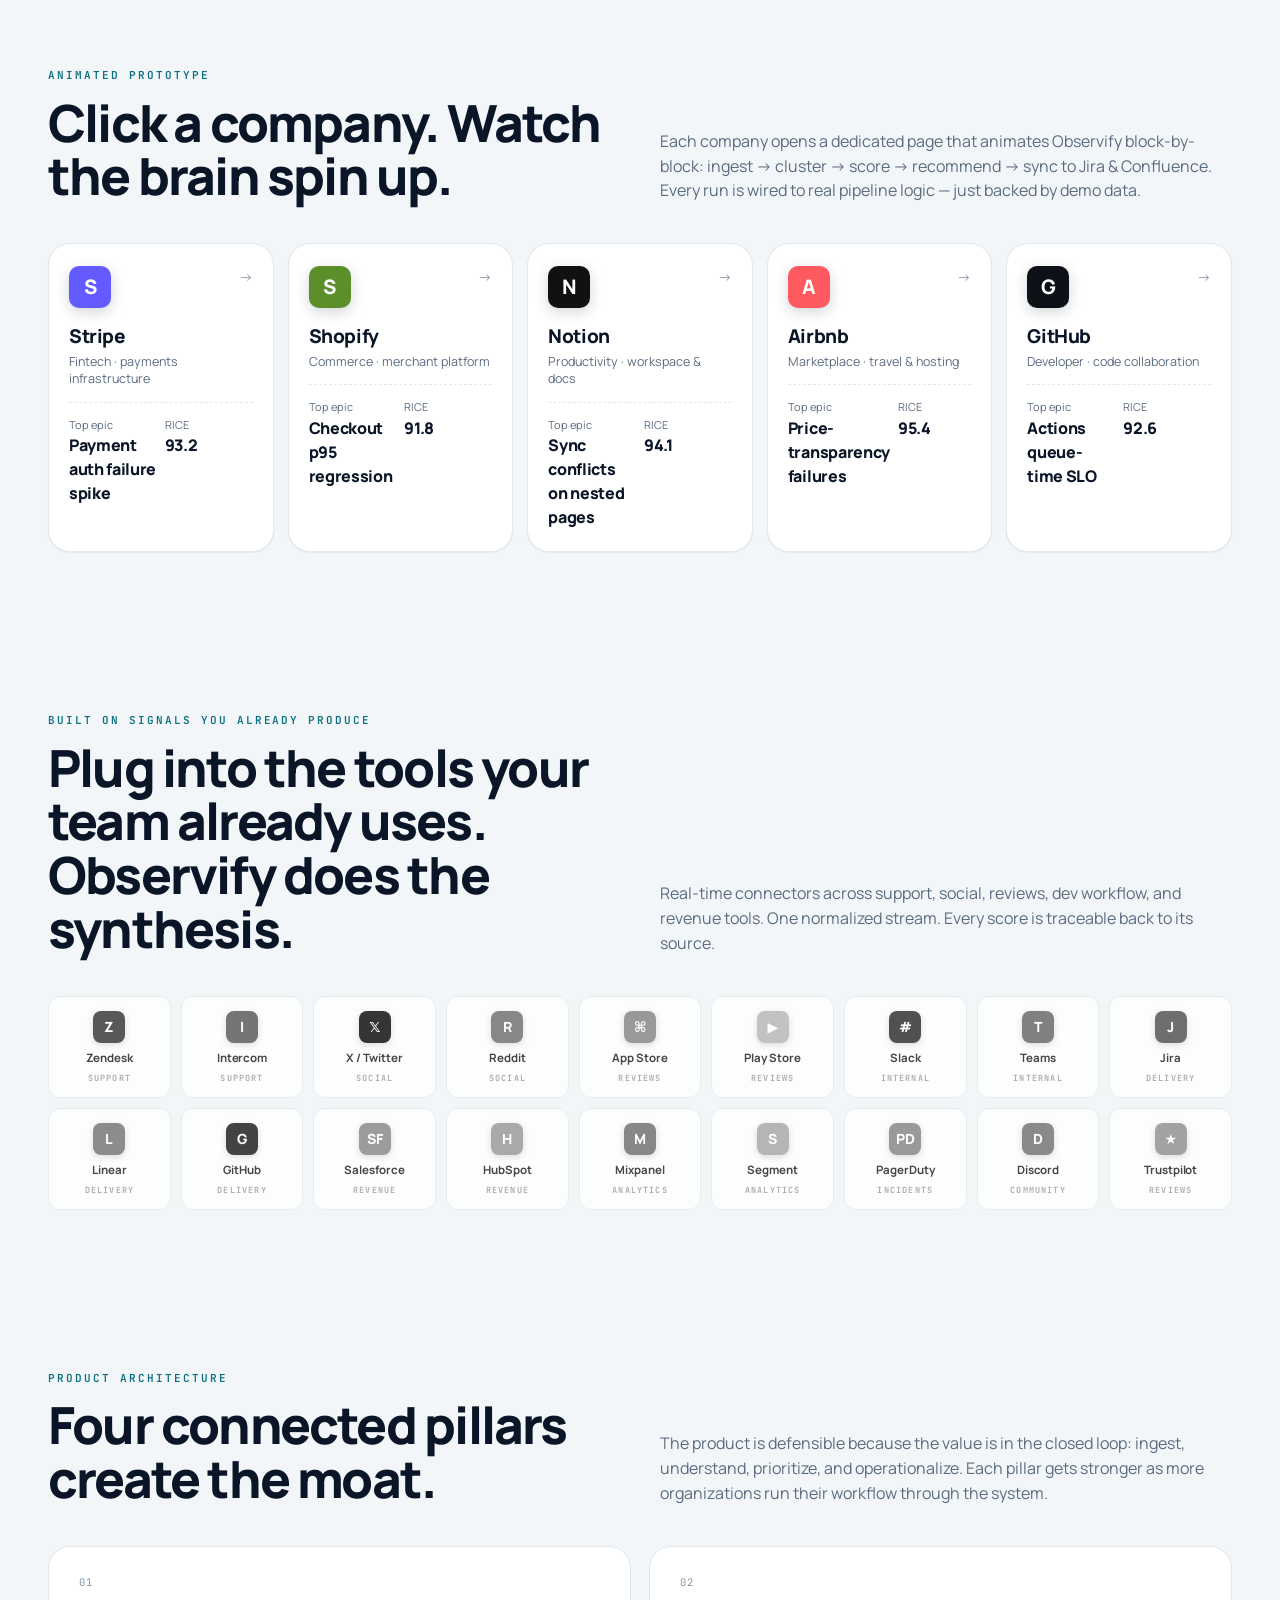
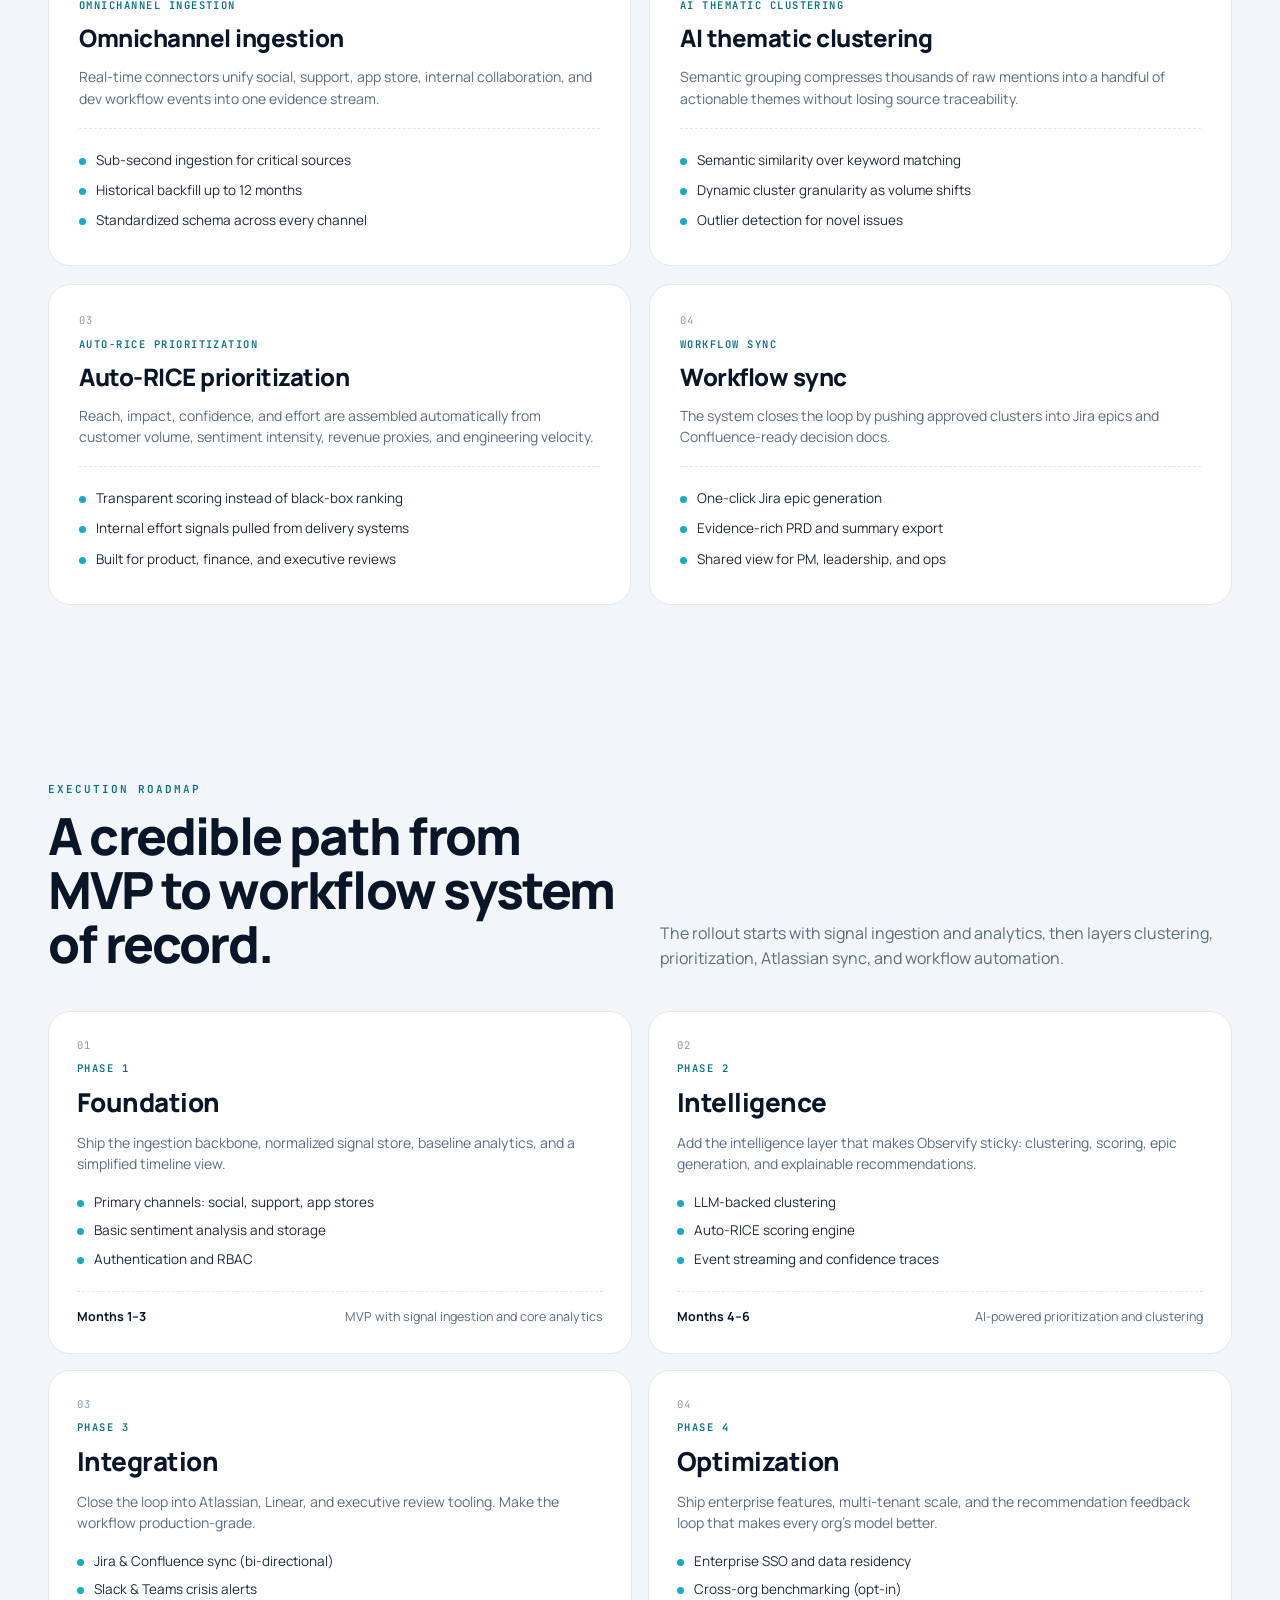
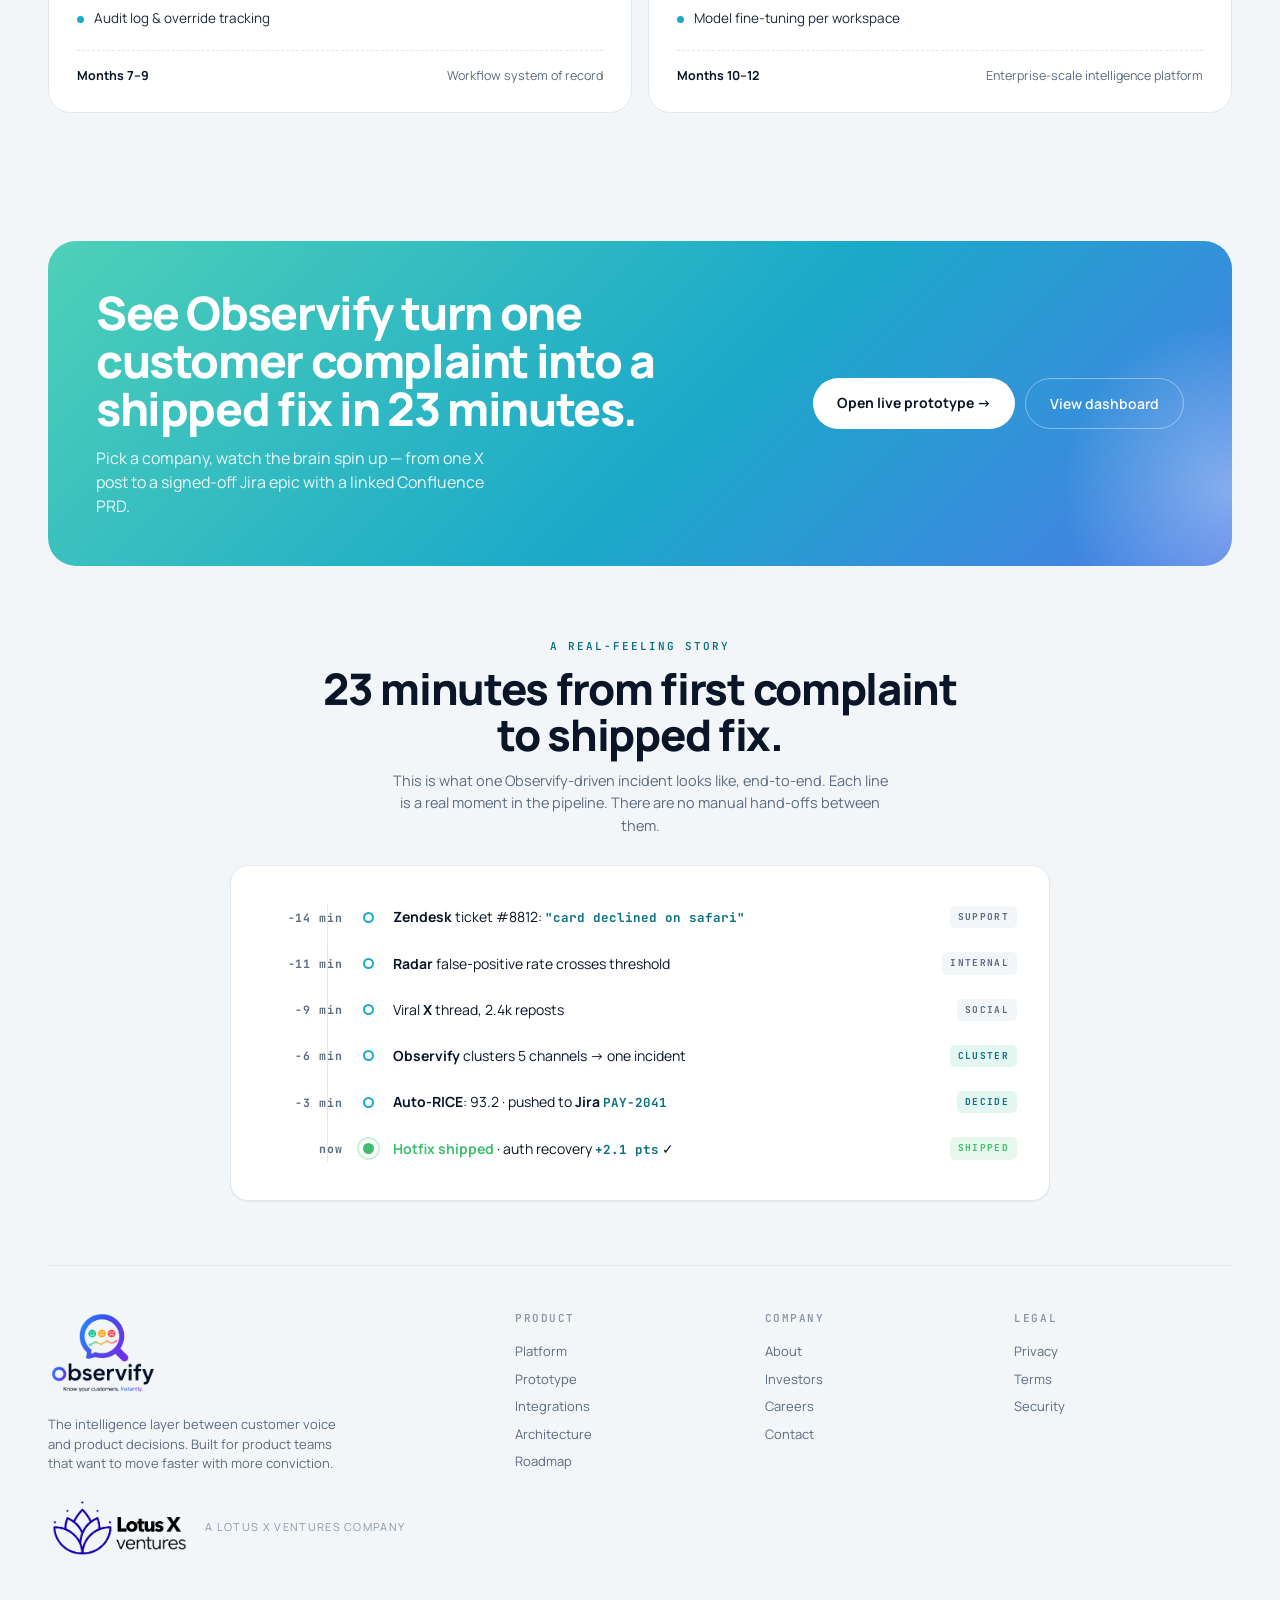
==== commit add52721: "Hero: clean brain visual, full-width belt closes dead space The OBSER/VIFY text inside the 16px brai" ====
--- a/frontend/index.html
+++ b/frontend/index.html
@@ -83,45 +83,6 @@
         <div class="hero-ctas">
           <button class="btn-gr proto-jump" data-co="stripe">Launch live demo →</button>
           <a class="btn-outline" href="#roadmap">See rollout path</a>
-        </div>
-
-        <!-- Signal Compression animation (replaces static hero-stats) -->
-        <div class="compression-viz" id="compressionViz" aria-label="Signal compression demonstration">
-          <svg viewBox="0 0 520 160" preserveAspectRatio="xMidYMid meet">
-            <defs>
-              <linearGradient id="cvBrain" x1="0" x2="0" y1="0" y2="1">
-                <stop offset="0" stop-color="#4ED0B8"/>
-                <stop offset="1" stop-color="#1BA9C9"/>
-              </linearGradient>
-              <radialGradient id="cvHalo" cx="0.5" cy="0.5" r="0.5">
-                <stop offset="0" stop-color="#1BA9C9" stop-opacity=".25"/>
-                <stop offset="1" stop-color="#1BA9C9" stop-opacity="0"/>
-              </radialGradient>
-            </defs>
-            <!-- Brain bar -->
-            <rect x="248" y="10" width="24" height="140" rx="12" fill="url(#cvBrain)" opacity="0.18"/>
-            <rect x="252" y="10" width="16" height="140" rx="8" fill="url(#cvBrain)"/>
-            <ellipse cx="260" cy="80" rx="60" ry="80" fill="url(#cvHalo)"/>
-            <text x="260" y="78" text-anchor="middle" font-family="JetBrains Mono" font-size="9" fill="#fff" letter-spacing="1.6" font-weight="700">OBSER</text>
-            <text x="260" y="92" text-anchor="middle" font-family="JetBrains Mono" font-size="9" fill="#fff" letter-spacing="1.6" font-weight="700">VIFY</text>
-            <!-- Cluster rings (right side, 7 rings) -->
-            <g id="cvRings"></g>
-            <!-- Source dots get appended dynamically -->
-            <g id="cvDots"></g>
-          </svg>
-          <div class="cv-counter">
-            <span class="cv-from"><b id="cvFrom">142</b><em>raw signals</em></span>
-            <span class="cv-arrow">→</span>
-            <span class="cv-to"><b id="cvTo">7</b><em>epic clusters</em></span>
-          </div>
-          <div class="cv-cap">100 : 1 signal compression, every minute · cross-channel · explainable</div>
-        </div>
-
-        <div class="hero-io">
-          <div class="k">Inputs</div>
-          <div class="v">Support · social · reviews · analytics · Jira · Slack · app stores</div>
-          <div class="k">Outputs</div>
-          <div class="v">Ranked epics · evidence · auto-RICE · Jira tickets · Confluence PRDs</div>
         </div>
       </div>
 
@@ -169,6 +130,50 @@
             <span class="md-foot-r"><span class="md-replay">↻ replays</span></span>
           </div>
         </div>
+      </div>
+    </div>
+
+    <!-- Full-width: signal compression + I/O strip -->
+    <div class="hero-belt">
+      <div class="compression-viz" id="compressionViz" aria-label="Signal compression demonstration">
+        <svg viewBox="0 0 520 160" preserveAspectRatio="xMidYMid meet">
+          <defs>
+            <linearGradient id="cvBrain" x1="0" x2="0" y1="0" y2="1">
+              <stop offset="0" stop-color="#4ED0B8"/>
+              <stop offset="1" stop-color="#1BA9C9"/>
+            </linearGradient>
+            <radialGradient id="cvHalo" cx="0.5" cy="0.5" r="0.5">
+              <stop offset="0" stop-color="#1BA9C9" stop-opacity=".25"/>
+              <stop offset="1" stop-color="#1BA9C9" stop-opacity="0"/>
+            </radialGradient>
+          </defs>
+          <!-- Brain bar -->
+          <rect x="248" y="10" width="24" height="140" rx="12" fill="url(#cvBrain)" opacity="0.18"/>
+          <rect x="252" y="10" width="16" height="140" rx="8" fill="url(#cvBrain)"/>
+          <ellipse cx="260" cy="80" rx="60" ry="80" fill="url(#cvHalo)"/>
+          <circle cx="260" cy="44"  r="2.2" fill="#fff" opacity="0.85"/>
+          <circle cx="260" cy="64"  r="2.2" fill="#fff" opacity="0.85"/>
+          <circle cx="260" cy="84"  r="2.2" fill="#fff" opacity="0.85"/>
+          <circle cx="260" cy="104" r="2.2" fill="#fff" opacity="0.85"/>
+          <circle cx="260" cy="124" r="2.2" fill="#fff" opacity="0.85"/>
+          <!-- Cluster rings (right side, 7 rings) -->
+          <g id="cvRings"></g>
+          <!-- Source dots get appended dynamically -->
+          <g id="cvDots"></g>
+        </svg>
+        <div class="cv-counter">
+          <span class="cv-from"><b id="cvFrom">142</b><em>raw signals</em></span>
+          <span class="cv-arrow">→</span>
+          <span class="cv-to"><b id="cvTo">7</b><em>epic clusters</em></span>
+        </div>
+        <div class="cv-cap">100 : 1 signal compression, every minute · cross-channel · explainable</div>
+      </div>
+
+      <div class="hero-io">
+        <div class="k">Inputs</div>
+        <div class="v">Support · social · reviews · analytics · Jira · Slack · app stores</div>
+        <div class="k">Outputs</div>
+        <div class="v">Ranked epics · evidence · auto-RICE · Jira tickets · Confluence PRDs</div>
       </div>
     </div>
   </section>
--- a/frontend/styles.css
+++ b/frontend/styles.css
@@ -201,7 +201,19 @@
   display: grid;
   grid-template-columns: 1fr 1.1fr;
   gap: 40px;
-  align-items: start;
+  align-items: center;
+}
+.hero-belt {
+  margin-top: 36px;
+  display: grid;
+  grid-template-columns: 1.05fr 1fr;
+  gap: 28px;
+  align-items: center;
+}
+.hero-belt .compression-viz { margin-top: 0; }
+.hero-belt .hero-io { margin-top: 0; }
+@media (max-width: 1100px) {
+  .hero-belt { grid-template-columns: 1fr; }
 }
 .kicker {
   display: inline-block;
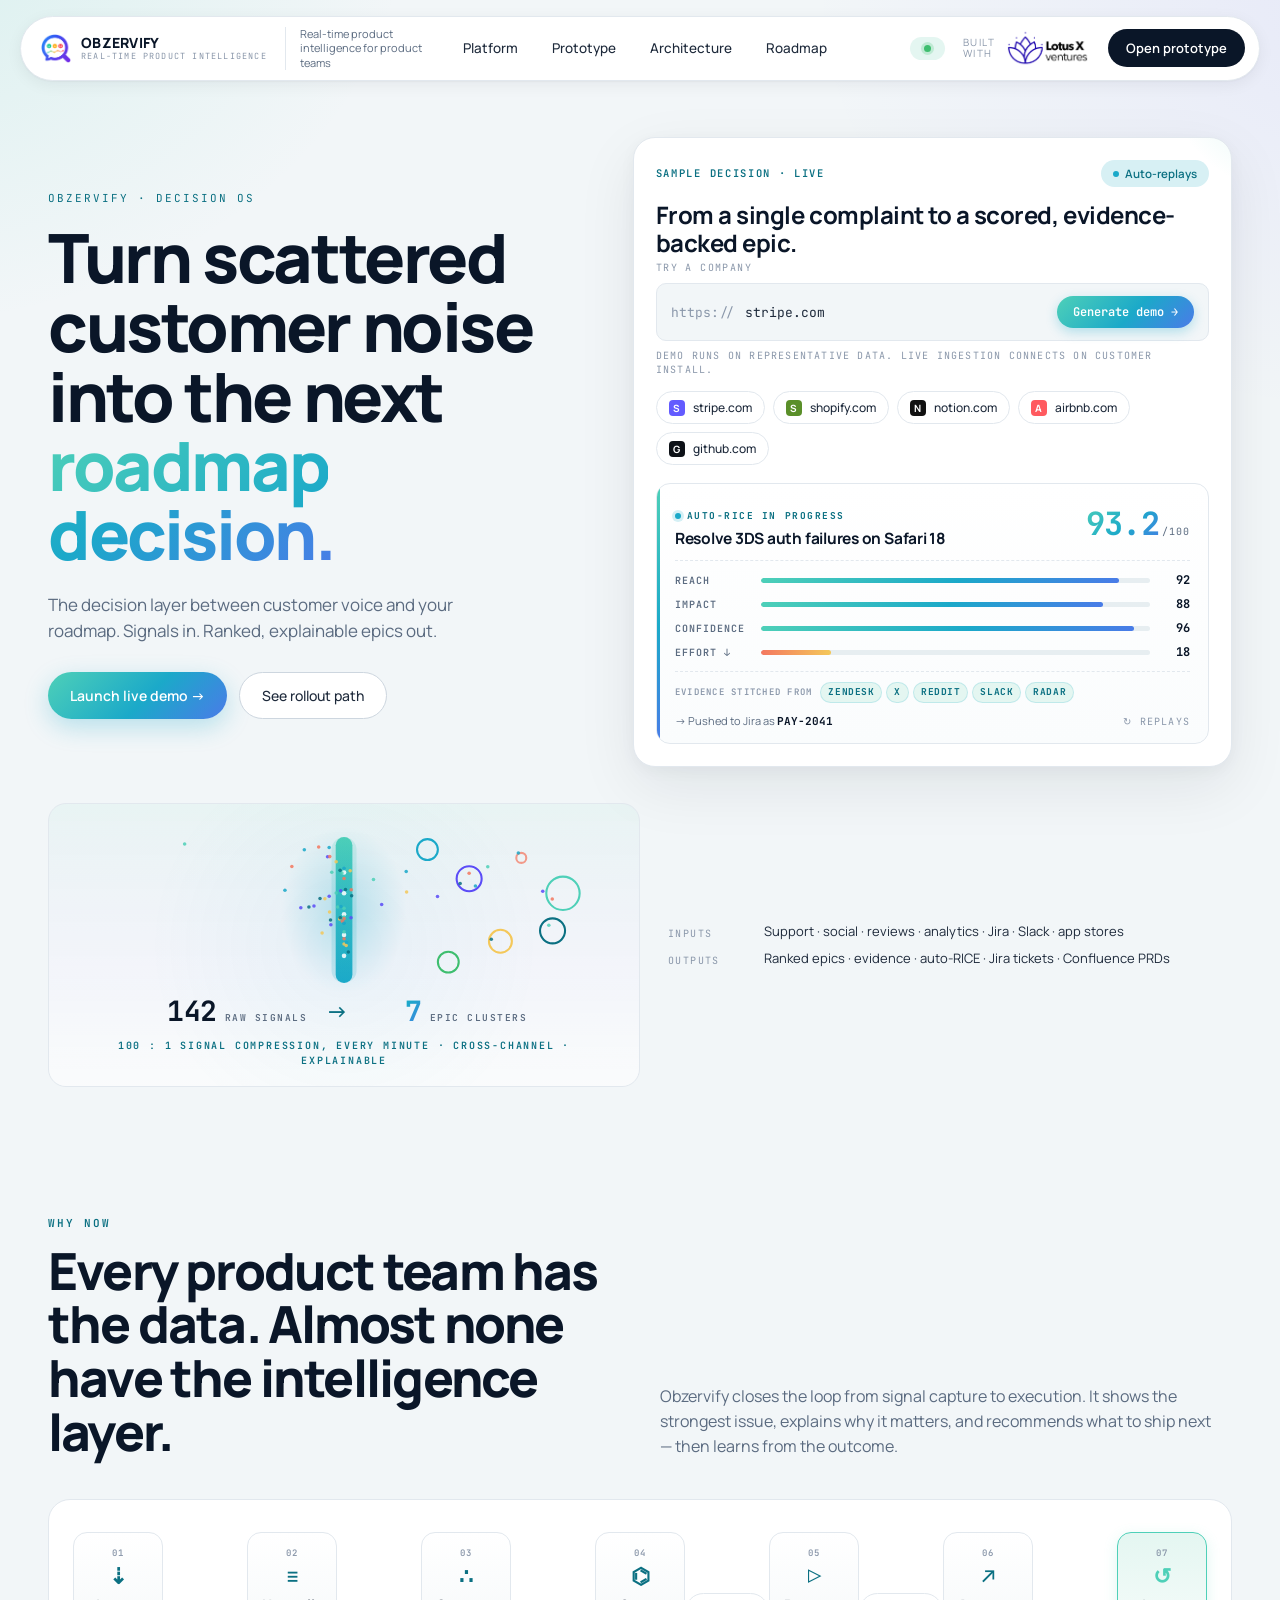
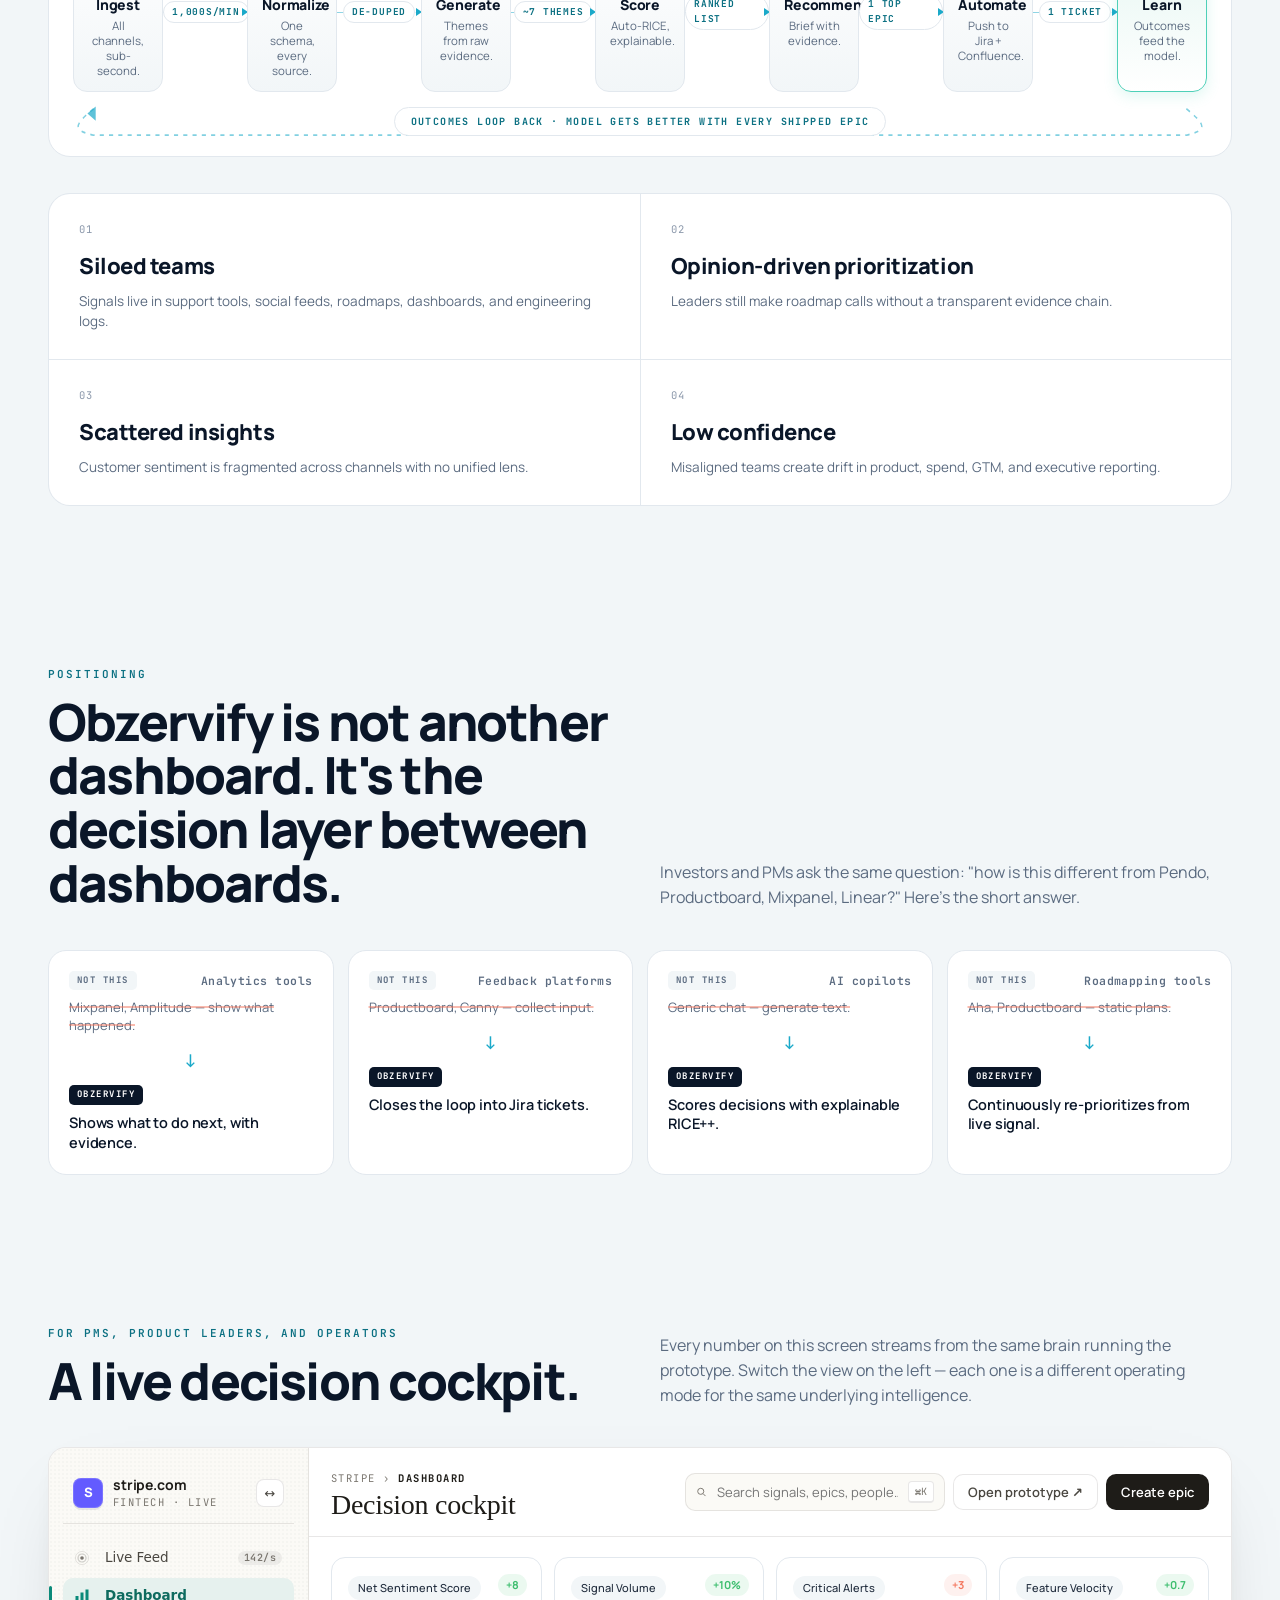
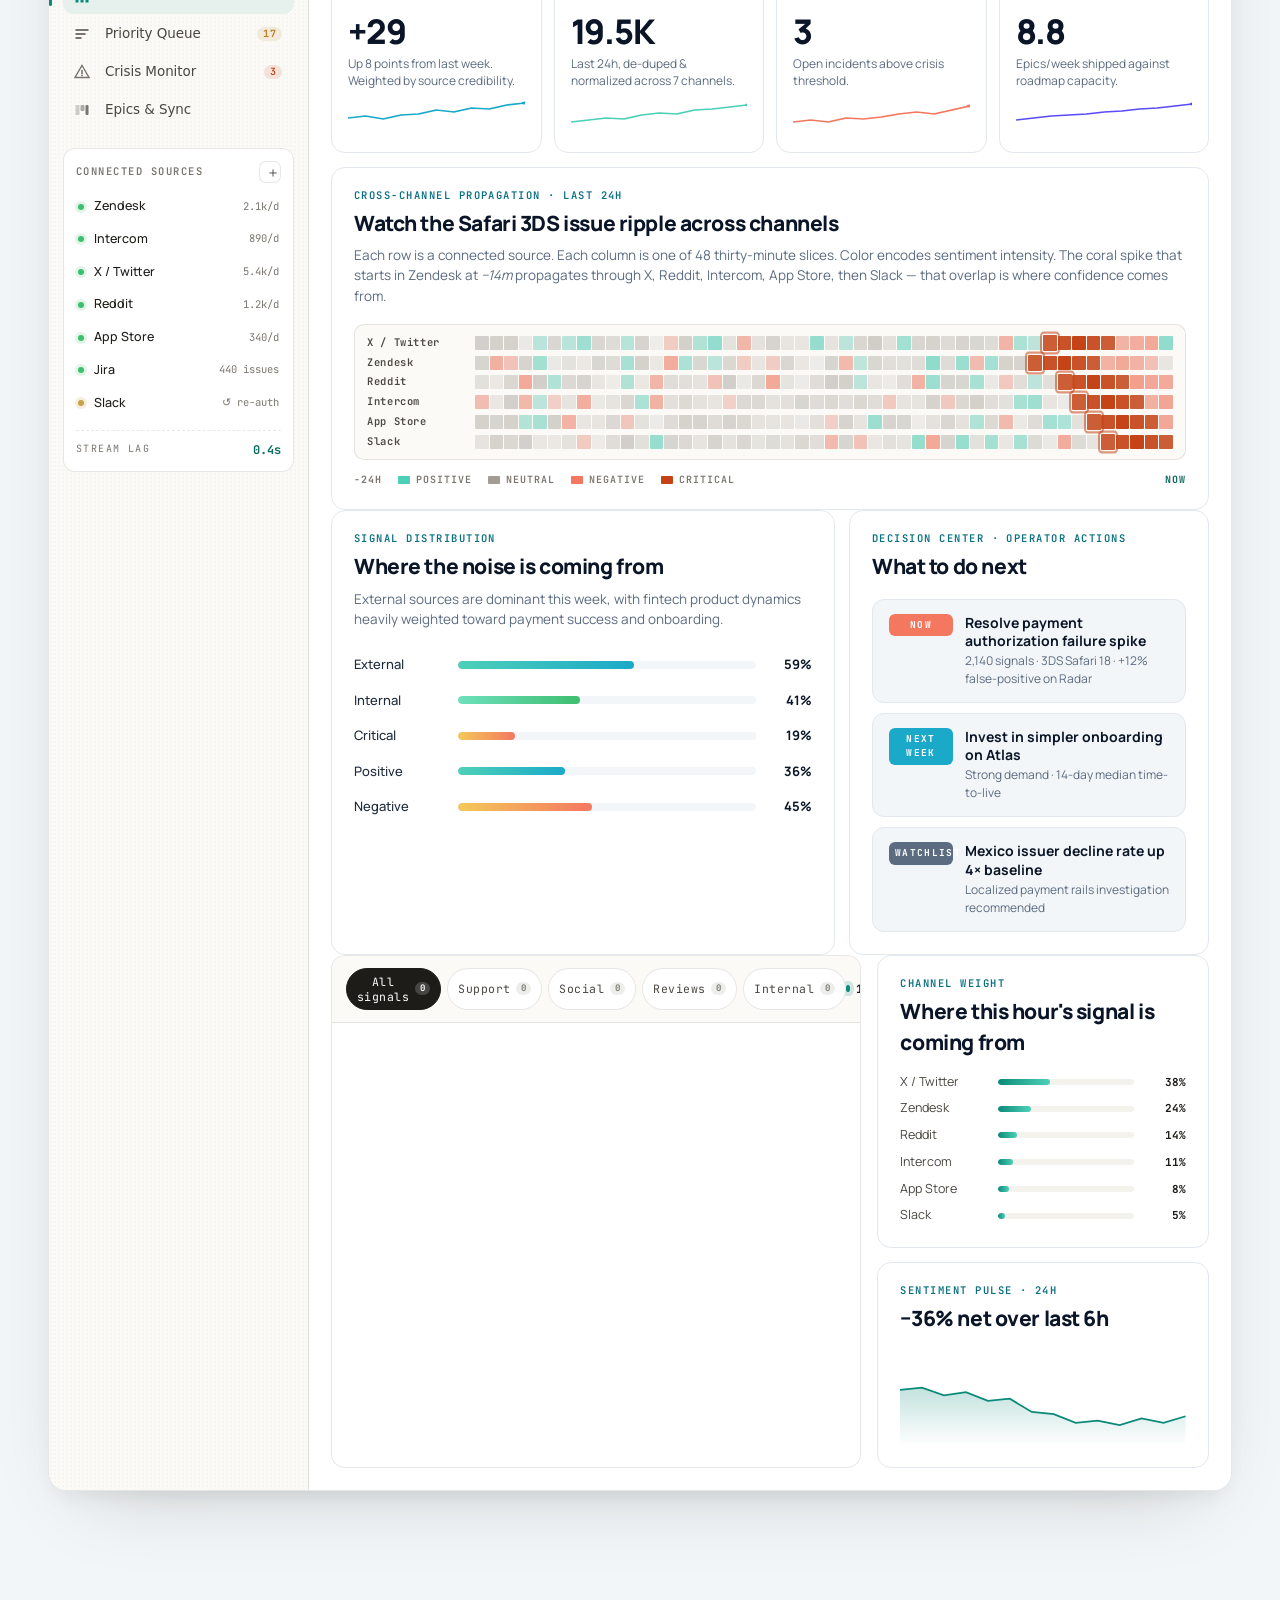
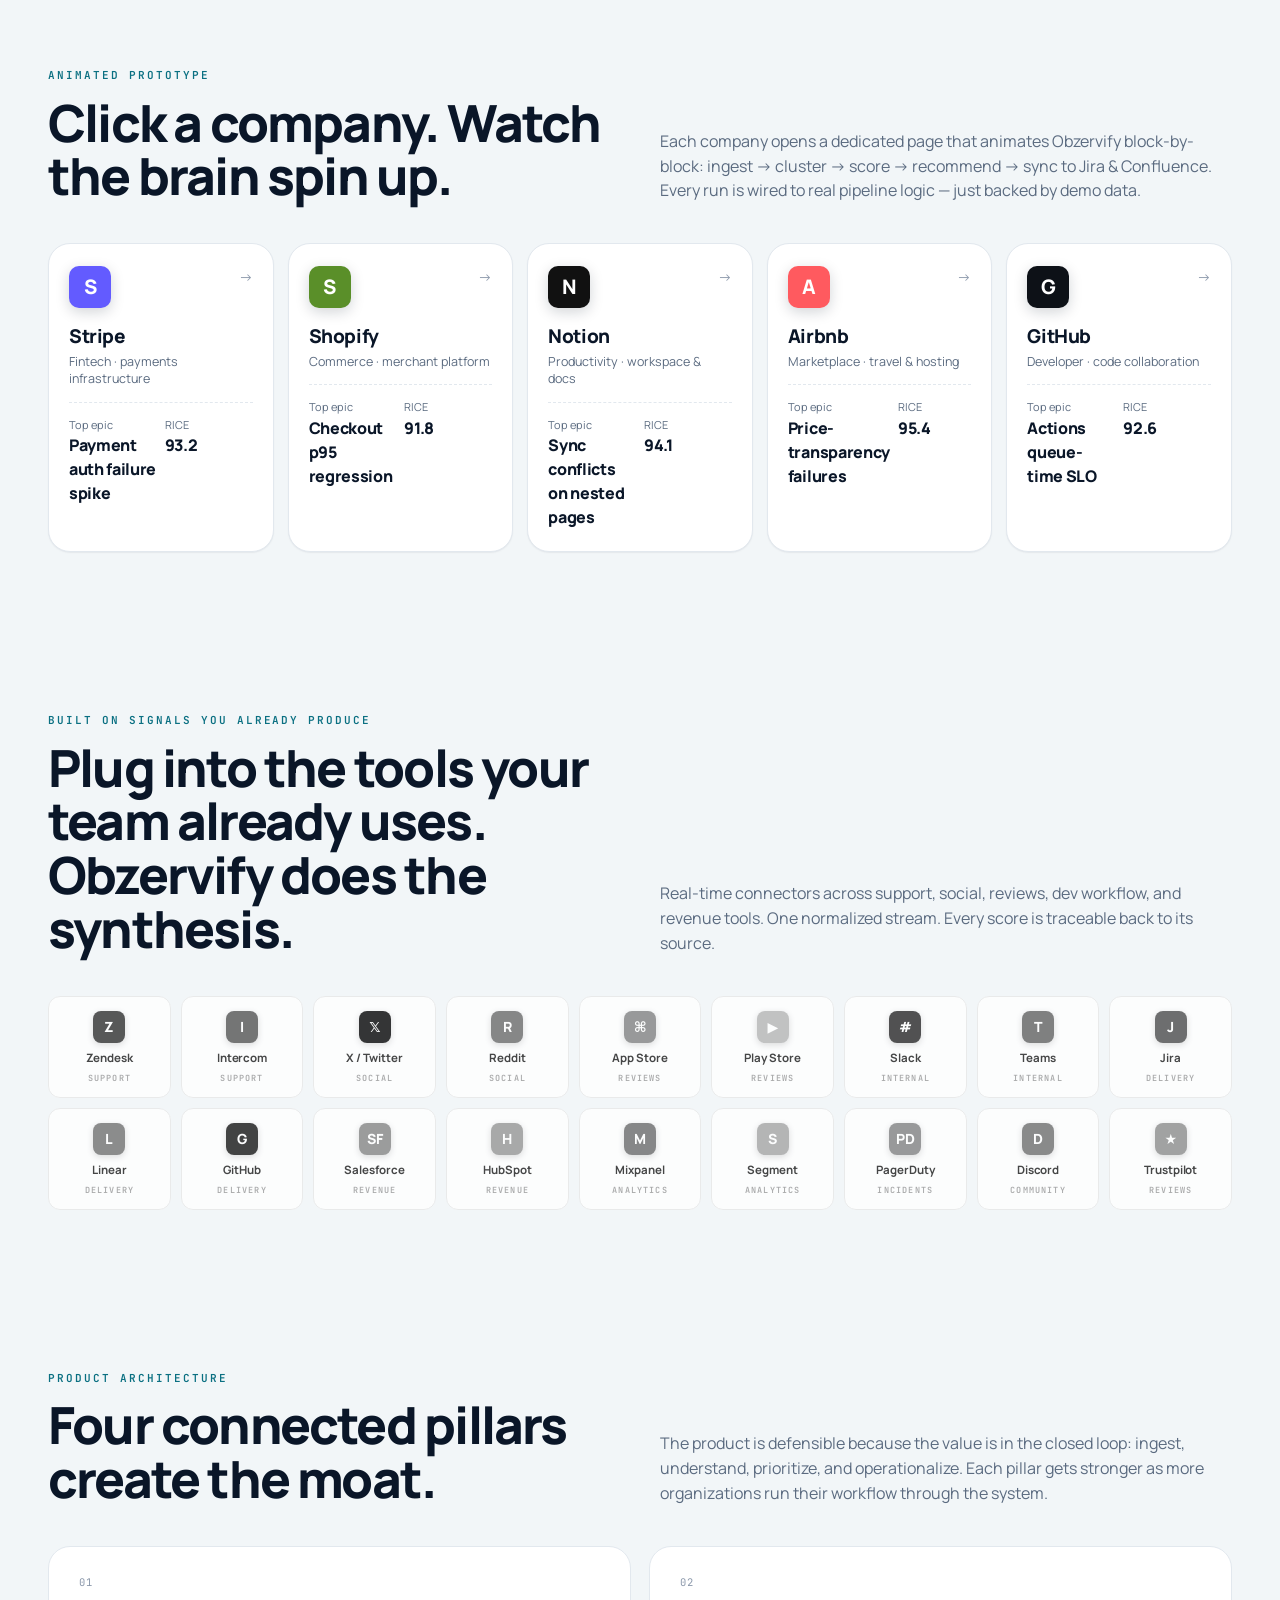
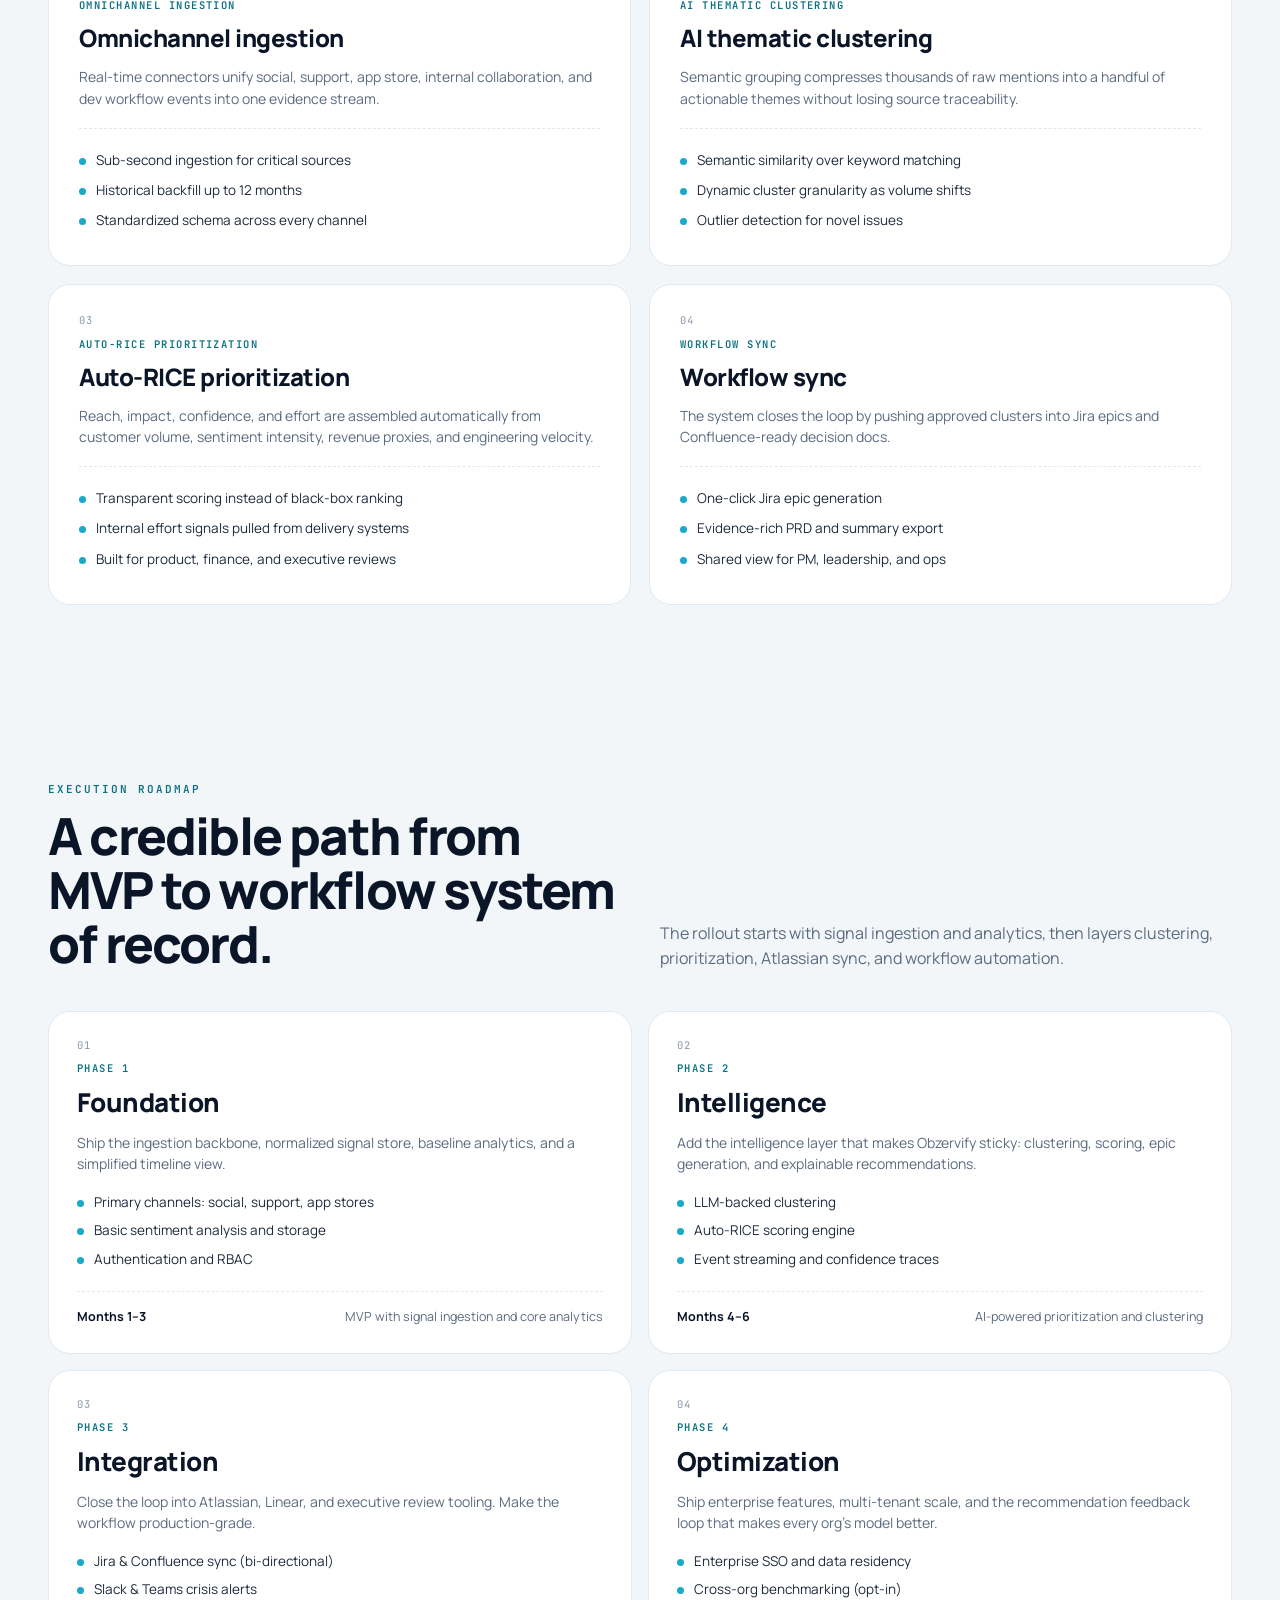
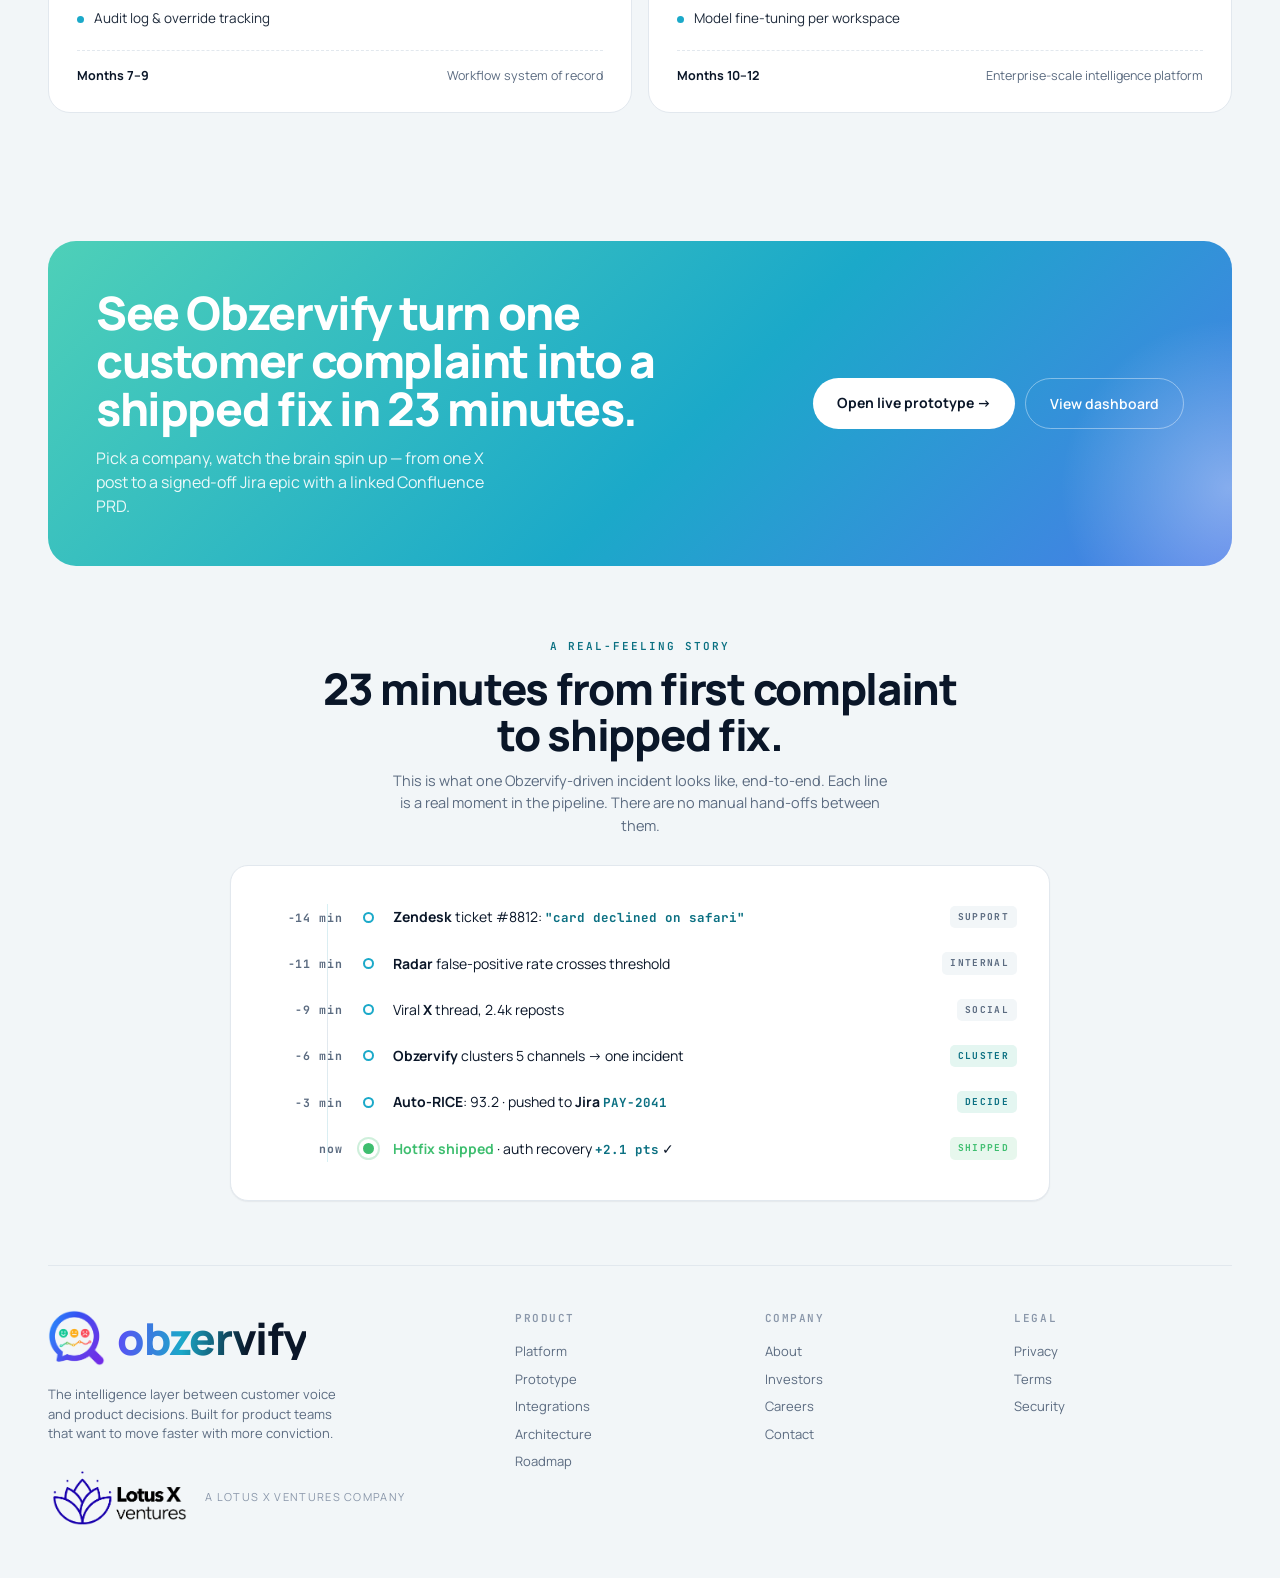
==== commit 7a4332ad: "Rename brand to Obzervify to match domain Domain is obzervify.com (with z), so every visible occurre" ====
--- a/frontend/index.html
+++ b/frontend/index.html
@@ -3,10 +3,10 @@
 <head>
 <meta charset="utf-8" />
 <meta name="viewport" content="width=device-width, initial-scale=1" />
-<title>Observify — Real-time product intelligence</title>
-<link rel="icon" type="image/png" href="assets/observify-mark.png?v=3" />
-<link rel="stylesheet" href="styles.css?v=3" />
-<link rel="stylesheet" href="console.css?v=3" />
+<title>Obzervify — Real-time product intelligence</title>
+<link rel="icon" type="image/png" href="assets/observify-mark.png?v=4" />
+<link rel="stylesheet" href="styles.css?v=4" />
+<link rel="stylesheet" href="console.css?v=4" />
 </head>
 <body>
 
@@ -15,7 +15,7 @@
   <div class="mp-card">
     <div class="mp-brand">
       <div class="brand-mark"></div>
-      <div class="mp-name">OBSERVIFY</div>
+      <div class="mp-name">OBZERVIFY</div>
     </div>
     <div class="mp-eyebrow">Decision OS for product teams</div>
     <h1 class="mp-h">Built for desktop product workflows.</h1>
@@ -35,7 +35,7 @@
       </div>
     </div>
     <a class="mp-cta" href="prototype.html?co=stripe">Run prototype anyway →</a>
-    <p class="mp-foot">Built with Lotus X Ventures · Observify</p>
+    <p class="mp-foot">Built with Lotus X Ventures · Obzervify</p>
   </div>
 </div>
 
@@ -47,7 +47,7 @@
   <div class="brand">
     <div class="brand-mark"></div>
     <div class="brand-text">
-      <div class="n">OBSERVIFY</div>
+      <div class="n">OBZERVIFY</div>
       <div class="s">Real-time product intelligence</div>
     </div>
   </div>
@@ -61,7 +61,7 @@
   <div class="pill"><span class="gdot"></span> </div>
   <div class="lotus-badge">
     <span class="lab">Built<br/>with</span>
-    <img src="assets/lotusx.png?v=3" alt="Lotus X Ventures" />
+    <img src="assets/lotusx.png?v=4" alt="Lotus X Ventures" />
   </div>
   <span class="tip-wrap">
     <button class="btn-pri proto-jump" data-co="stripe">Open prototype</button>
@@ -75,7 +75,7 @@
   <section class="hero" id="platform">
     <div class="hero-grid">
       <div>
-        <span class="kicker">Observify · Decision OS</span>
+        <span class="kicker">Obzervify · Decision OS</span>
         <h1>Turn scattered customer noise into the next <span class="grad">roadmap decision.</span></h1>
         <p class="hero-sub">
           The decision layer between customer voice and your roadmap. Signals in. Ranked, explainable epics out.
@@ -185,11 +185,11 @@
         <div class="sec-kicker">Why now</div>
         <h2 class="sec-title">Every product team has the data. Almost none have the intelligence layer.</h2>
       </div>
-      <p class="sec-sub">Observify closes the loop from signal capture to execution. It shows the strongest issue, explains why it matters, and recommends what to ship next — then learns from the outcome.</p>
+      <p class="sec-sub">Obzervify closes the loop from signal capture to execution. It shows the strongest issue, explains why it matters, and recommends what to ship next — then learns from the outcome.</p>
     </div>
 
     <!-- 7-step closed loop ribbon -->
-    <div class="loop-ribbon" aria-label="Observify end-to-end loop">
+    <div class="loop-ribbon" aria-label="Obzervify end-to-end loop">
       <div class="loop-track">
         <div class="loop-node"><div class="ln-i">01</div><div class="ln-icon">⇣</div><div class="ln-h">Ingest</div><div class="ln-d">All channels, sub-second.</div></div>
         <div class="loop-link"><span class="ll-num">1,000s/min</span></div>
@@ -222,12 +222,12 @@
     </div>
   </section>
 
-  <!-- ========== WHAT OBSERVIFY IS NOT ========== -->
+  <!-- ========== WHAT OBZERVIFY IS NOT ========== -->
   <section class="not-section">
     <div class="sec-head">
       <div>
         <div class="sec-kicker">Positioning</div>
-        <h2 class="sec-title">Observify is not another dashboard. It's the decision layer between dashboards.</h2>
+        <h2 class="sec-title">Obzervify is not another dashboard. It's the decision layer between dashboards.</h2>
       </div>
       <p class="sec-sub">Investors and PMs ask the same question: "how is this different from Pendo, Productboard, Mixpanel, Linear?" Here's the short answer.</p>
     </div>
@@ -237,28 +237,28 @@
         <div class="nc-row nc-not"><span class="nc-tag">Not this</span><span class="nc-cat">Analytics tools</span></div>
         <div class="nc-said">Mixpanel, Amplitude — show what happened.</div>
         <div class="nc-arrow">↓</div>
-        <div class="nc-row nc-is"><span class="nc-tag is">Observify</span></div>
+        <div class="nc-row nc-is"><span class="nc-tag is">Obzervify</span></div>
         <div class="nc-said is">Shows what to do next, with evidence.</div>
       </div>
       <div class="not-card">
         <div class="nc-row nc-not"><span class="nc-tag">Not this</span><span class="nc-cat">Feedback platforms</span></div>
         <div class="nc-said">Productboard, Canny — collect input.</div>
         <div class="nc-arrow">↓</div>
-        <div class="nc-row nc-is"><span class="nc-tag is">Observify</span></div>
+        <div class="nc-row nc-is"><span class="nc-tag is">Obzervify</span></div>
         <div class="nc-said is">Closes the loop into Jira tickets.</div>
       </div>
       <div class="not-card">
         <div class="nc-row nc-not"><span class="nc-tag">Not this</span><span class="nc-cat">AI copilots</span></div>
         <div class="nc-said">Generic chat — generate text.</div>
         <div class="nc-arrow">↓</div>
-        <div class="nc-row nc-is"><span class="nc-tag is">Observify</span></div>
+        <div class="nc-row nc-is"><span class="nc-tag is">Obzervify</span></div>
         <div class="nc-said is">Scores decisions with explainable RICE++.</div>
       </div>
       <div class="not-card">
         <div class="nc-row nc-not"><span class="nc-tag">Not this</span><span class="nc-cat">Roadmapping tools</span></div>
         <div class="nc-said">Aha, Productboard — static plans.</div>
         <div class="nc-arrow">↓</div>
-        <div class="nc-row nc-is"><span class="nc-tag is">Observify</span></div>
+        <div class="nc-row nc-is"><span class="nc-tag is">Obzervify</span></div>
         <div class="nc-said is">Continuously re-prioritizes from live signal.</div>
       </div>
     </div>
@@ -506,7 +506,7 @@
                   <li><b>−14m</b><span>Zendesk · 38 tickets referencing "declined" on Safari 18</span></li>
                   <li><b>−11m</b><span>Radar false-positive rate crosses +10% threshold</span></li>
                   <li><b>−09m</b><span>X · viral thread <code>@indiehacker</code> — 2.4k reposts</span></li>
-                  <li><b>−06m</b><span>Observify clusters 5 channels into one incident</span></li>
+                  <li><b>−06m</b><span>Obzervify clusters 5 channels into one incident</span></li>
                   <li class="now"><b>now</b><span>CPO &amp; Payments EM paged · war-room auto-created</span></li>
                 </ol>
               </div>
@@ -526,7 +526,7 @@
 
             <!-- Below the fold: action plan -->
             <div class="panel wide action-plan-panel">
-              <div class="ptag">Action plan · drafted by Observify</div>
+              <div class="ptag">Action plan · drafted by Obzervify</div>
               <h4>What to do in the next hour</h4>
               <div class="plan-grid">
                 <div class="plan-col">
@@ -547,10 +547,10 @@
 
           <!-- ========== EPICS & SYNC ========== -->
           <div class="cns-view" data-view="epics" hidden>
-            <!-- Decision feed: how Observify learns from outcomes -->
+            <!-- Decision feed: how Obzervify learns from outcomes -->
             <div class="decision-feed">
               <div class="df-head">
-                <div class="ptag">Decision history · Observify learns from outcomes</div>
+                <div class="ptag">Decision history · Obzervify learns from outcomes</div>
                 <h4>Every shipped epic, traced from signal to outcome</h4>
               </div>
               <div class="df-rail" id="decisionFeed">
@@ -698,7 +698,7 @@
         <div class="sec-kicker">Animated prototype</div>
         <h2 class="sec-title">Click a company. Watch the brain spin up.</h2>
       </div>
-      <p class="sec-sub">Each company opens a dedicated page that animates Observify block-by-block: ingest → cluster → score → recommend → sync to Jira &amp; Confluence. Every run is wired to real pipeline logic — just backed by demo data.</p>
+      <p class="sec-sub">Each company opens a dedicated page that animates Obzervify block-by-block: ingest → cluster → score → recommend → sync to Jira &amp; Confluence. Every run is wired to real pipeline logic — just backed by demo data.</p>
     </div>
     <div class="co-grid" id="coGrid"></div>
   </section>
@@ -708,7 +708,7 @@
     <div class="sec-head">
       <div>
         <div class="sec-kicker">Built on signals you already produce</div>
-        <h2 class="sec-title">Plug into the tools your team already uses. Observify does the synthesis.</h2>
+        <h2 class="sec-title">Plug into the tools your team already uses. Obzervify does the synthesis.</h2>
       </div>
       <p class="sec-sub">Real-time connectors across support, social, reviews, dev workflow, and revenue tools. One normalized stream. Every score is traceable back to its source.</p>
     </div>
@@ -820,7 +820,7 @@
         <div class="i">02</div>
         <div class="tag">Phase 2</div>
         <h3>Intelligence</h3>
-        <p>Add the intelligence layer that makes Observify sticky: clustering, scoring, epic generation, and explainable recommendations.</p>
+        <p>Add the intelligence layer that makes Obzervify sticky: clustering, scoring, epic generation, and explainable recommendations.</p>
         <ul>
           <li>LLM-backed clustering</li>
           <li>Auto-RICE scoring engine</li>
@@ -858,7 +858,7 @@
   <!-- ========== CTA ========== -->
   <div class="cta-band">
     <div>
-      <h2>See Observify turn one customer complaint into a shipped fix in 23 minutes.</h2>
+      <h2>See Obzervify turn one customer complaint into a shipped fix in 23 minutes.</h2>
       <p>Pick a company, watch the brain spin up — from one X post to a signed-off Jira epic with a linked Confluence PRD.</p>
     </div>
     <div class="cta-ctas">
@@ -872,13 +872,13 @@
     <div class="ss-head">
       <div class="sec-kicker">A real-feeling story</div>
       <h2 class="ss-title">23 minutes from first complaint to shipped fix.</h2>
-      <p class="ss-sub">This is what one Observify-driven incident looks like, end-to-end. Each line is a real moment in the pipeline. There are no manual hand-offs between them.</p>
+      <p class="ss-sub">This is what one Obzervify-driven incident looks like, end-to-end. Each line is a real moment in the pipeline. There are no manual hand-offs between them.</p>
     </div>
     <ol class="ss-strip" id="signalShip">
       <li><span class="ss-t">−14 min</span><span class="ss-d"></span><span class="ss-c"><b>Zendesk</b> ticket #8812: <em>"card declined on safari"</em></span><span class="ss-tag">support</span></li>
       <li><span class="ss-t">−11 min</span><span class="ss-d"></span><span class="ss-c"><b>Radar</b> false-positive rate crosses threshold</span><span class="ss-tag">internal</span></li>
       <li><span class="ss-t">−9 min</span><span class="ss-d"></span><span class="ss-c">Viral <b>X</b> thread, 2.4k reposts</span><span class="ss-tag">social</span></li>
-      <li><span class="ss-t">−6 min</span><span class="ss-d"></span><span class="ss-c"><b>Observify</b> clusters 5 channels → one incident</span><span class="ss-tag tag-omni">cluster</span></li>
+      <li><span class="ss-t">−6 min</span><span class="ss-d"></span><span class="ss-c"><b>Obzervify</b> clusters 5 channels → one incident</span><span class="ss-tag tag-omni">cluster</span></li>
       <li><span class="ss-t">−3 min</span><span class="ss-d"></span><span class="ss-c"><b>Auto-RICE</b>: 93.2 · pushed to <b>Jira</b> <em>PAY-2041</em></span><span class="ss-tag tag-omni">decide</span></li>
       <li class="ss-now"><span class="ss-t">now</span><span class="ss-d"></span><span class="ss-c"><b>Hotfix shipped</b> · auth recovery <em>+2.1 pts</em> ✓</span><span class="ss-tag tag-done">shipped</span></li>
     </ol>
@@ -886,12 +886,13 @@
 
   <footer>
     <div>
-      <a class="footer-brand" href="#platform" aria-label="Observify">
-        <img src="assets/observify-logo.png?v=3" alt="Observify — Know your customers. Instantly." />
+      <a class="footer-brand" href="#platform" aria-label="Obzervify">
+        <img class="fb-mark" src="assets/observify-mark.png?v=4" alt="" />
+        <span class="fb-word">obzervify</span>
       </a>
       <p style="margin-top:14px;max-width:36ch;line-height:1.5">The intelligence layer between customer voice and product decisions. Built for product teams that want to move faster with more conviction.</p>
       <div class="lotus-foot">
-        <img src="assets/lotusx.png?v=3" alt="Lotus X Ventures" />
+        <img src="assets/lotusx.png?v=4" alt="Lotus X Ventures" />
         <span class="lab">A Lotus X Ventures company</span>
       </div>
     </div>
@@ -1078,7 +1079,7 @@
   { k: 'support',  src: 'Zendesk',  sev: 'crit', t: "Card declined on Safari 18 — 3DS popup never loads. 3rd merchant today.", meta: 'ticket #48210 · Shopify Plus' },
   { k: 'social',   src: 'X',        sev: 'neg',  t: "stripe is silently failing 3ds on ios safari for half my customers @stripe", meta: '@indiehacker · 2.4k reposts' },
   { k: 'review',   src: 'Capterra', sev: 'neg',  t: "Onboarding still takes 10+ days. Atlas KYC is confusing — needs one screen.", meta: '★★★☆☆ · verified merchant' },
-  { k: 'internal', src: 'Jira',     sev: 'info', t: "PAY-2041 created · assigned payments-core · blocker label added", meta: 'auto-created by Observify' },
+  { k: 'internal', src: 'Jira',     sev: 'info', t: "PAY-2041 created · assigned payments-core · blocker label added", meta: 'auto-created by Obzervify' },
   { k: 'support',  src: 'Intercom', sev: 'neg',  t: "Billing retry isn't catching our EU cards. Losing ~€8k/mo.", meta: 'CS conversation #11902' },
   { k: 'social',   src: 'Reddit',   sev: 'neg',  t: "r/fintech — 'Stripe auth failure on Safari, anyone else seeing this today?'", meta: '312 upvotes · 48 comments' },
   { k: 'review',   src: 'App Store',sev: 'pos',  t: "New dashboard feels way faster than 3 months ago. Finally.", meta: '★★★★★ · iOS 17.5' },
@@ -1241,7 +1242,7 @@
       <button class="om-x" data-close>✕</button>
     </div>
     <div class="om-body">
-      <p class="om-sub">Observify ingests, normalizes, and clusters every channel below into one decision stream. Pick one to begin OAuth.</p>
+      <p class="om-sub">Obzervify ingests, normalizes, and clusters every channel below into one decision stream. Pick one to begin OAuth.</p>
       <div class="src-grid">
         <button class="src-pick" data-nm="Linear"><b>Linear</b><span>Delivery signals</span></button>
         <button class="src-pick" data-nm="HubSpot"><b>HubSpot</b><span>CRM &amp; revenue</span></button>
@@ -1254,7 +1255,7 @@
       </div>
       <div class="om-webhook">
         <span class="lb">or paste a webhook</span>
-        <input placeholder="https://hooks.yourcompany.com/observify" />
+        <input placeholder="https://hooks.yourcompany.com/obzervify" />
       </div>
       <div class="om-actions">
         <button class="om-ghost" data-close>Cancel</button>
@@ -1295,7 +1296,7 @@
 
       <div class="om-kvs">
         <div><div class="k">Target squad</div><div class="v">Payments-Core</div></div>
-        <div><div class="k">Reporter</div><div class="v">Observify</div></div>
+        <div><div class="k">Reporter</div><div class="v">Obzervify</div></div>
         <div><div class="k">Evidence</div><div class="v">2,140 sig</div></div>
         <div><div class="k">Priority</div><div class="v">P1</div></div>
       </div>
@@ -1941,7 +1942,7 @@
   const m = document.createElement('div');
   m.id = 'legalModal'; m.className = 'om-modal legal';
   const body = {
-    privacy:  'Observify processes only the signals customers route to us. Full Privacy Policy ships with v1 install. Auth tokens are scoped, encrypted at rest, and revocable.',
+    privacy:  'Obzervify processes only the signals customers route to us. Full Privacy Policy ships with v1 install. Auth tokens are scoped, encrypted at rest, and revocable.',
     terms:    'Pre-launch — full Terms of Service ship with v1 install. Demo mode runs on synthetic data; nothing here is bound to your real systems.',
     security: 'Pre-launch — see the Architecture section for the four-pillar security posture (RBAC, audit log, encrypted ingestion, override tracking). SOC 2 Type II in flight.',
     investors:'Pre-launch — investor materials are shared on request. Reach the Lotus X partner team via the Built With chip in the top nav.',
--- a/frontend/styles.css
+++ b/frontend/styles.css
@@ -1,4 +1,4 @@
-/* Observify SaaS — refreshed system */
+/* Obzervify SaaS — refreshed system */
 @import url('https://fonts.googleapis.com/css2?family=Manrope:wght@400;500;600;700;800&family=JetBrains+Mono:wght@400;500&display=swap');
 
 :root {
@@ -76,7 +76,7 @@
 }
 .brand-mark {
   width: 30px; height: 30px;
-  background: url('assets/observify-mark.png?v=3') center / contain no-repeat;
+  background: url('assets/observify-mark.png?v=4') center / contain no-repeat;
   border-radius: 0;
   position: relative;
   flex-shrink: 0;
@@ -1096,13 +1096,28 @@
 footer li { padding: 4px 0; }
 footer li a:hover { color: var(--teal-ink); }
 .footer-brand {
-  display: inline-block;
-  line-height: 0;
-}
-.footer-brand img {
-  height: 86px;
+  display: inline-flex;
+  align-items: center;
+  gap: 12px;
+  text-decoration: none;
+  line-height: 1;
+}
+.footer-brand .fb-mark {
+  height: 56px;
   width: auto;
   display: block;
+  flex-shrink: 0;
+}
+.footer-brand .fb-word {
+  font-family: var(--sans);
+  font-weight: 800;
+  font-size: 44px;
+  letter-spacing: -0.03em;
+  line-height: 1;
+  background: linear-gradient(95deg, #5B4CF7 0%, #1BA9C9 35%, #0A1628 70%);
+  -webkit-background-clip: text;
+  background-clip: text;
+  color: transparent;
 }
 footer .lotus-foot {
   display: flex;
@@ -1538,7 +1553,7 @@
   z-index: 1;
 }
 
-/* ---- "What Observify is not" section ---- */
+/* ---- "What Obzervify is not" section ---- */
 .not-section {
   padding: 72px 0 56px;
 }
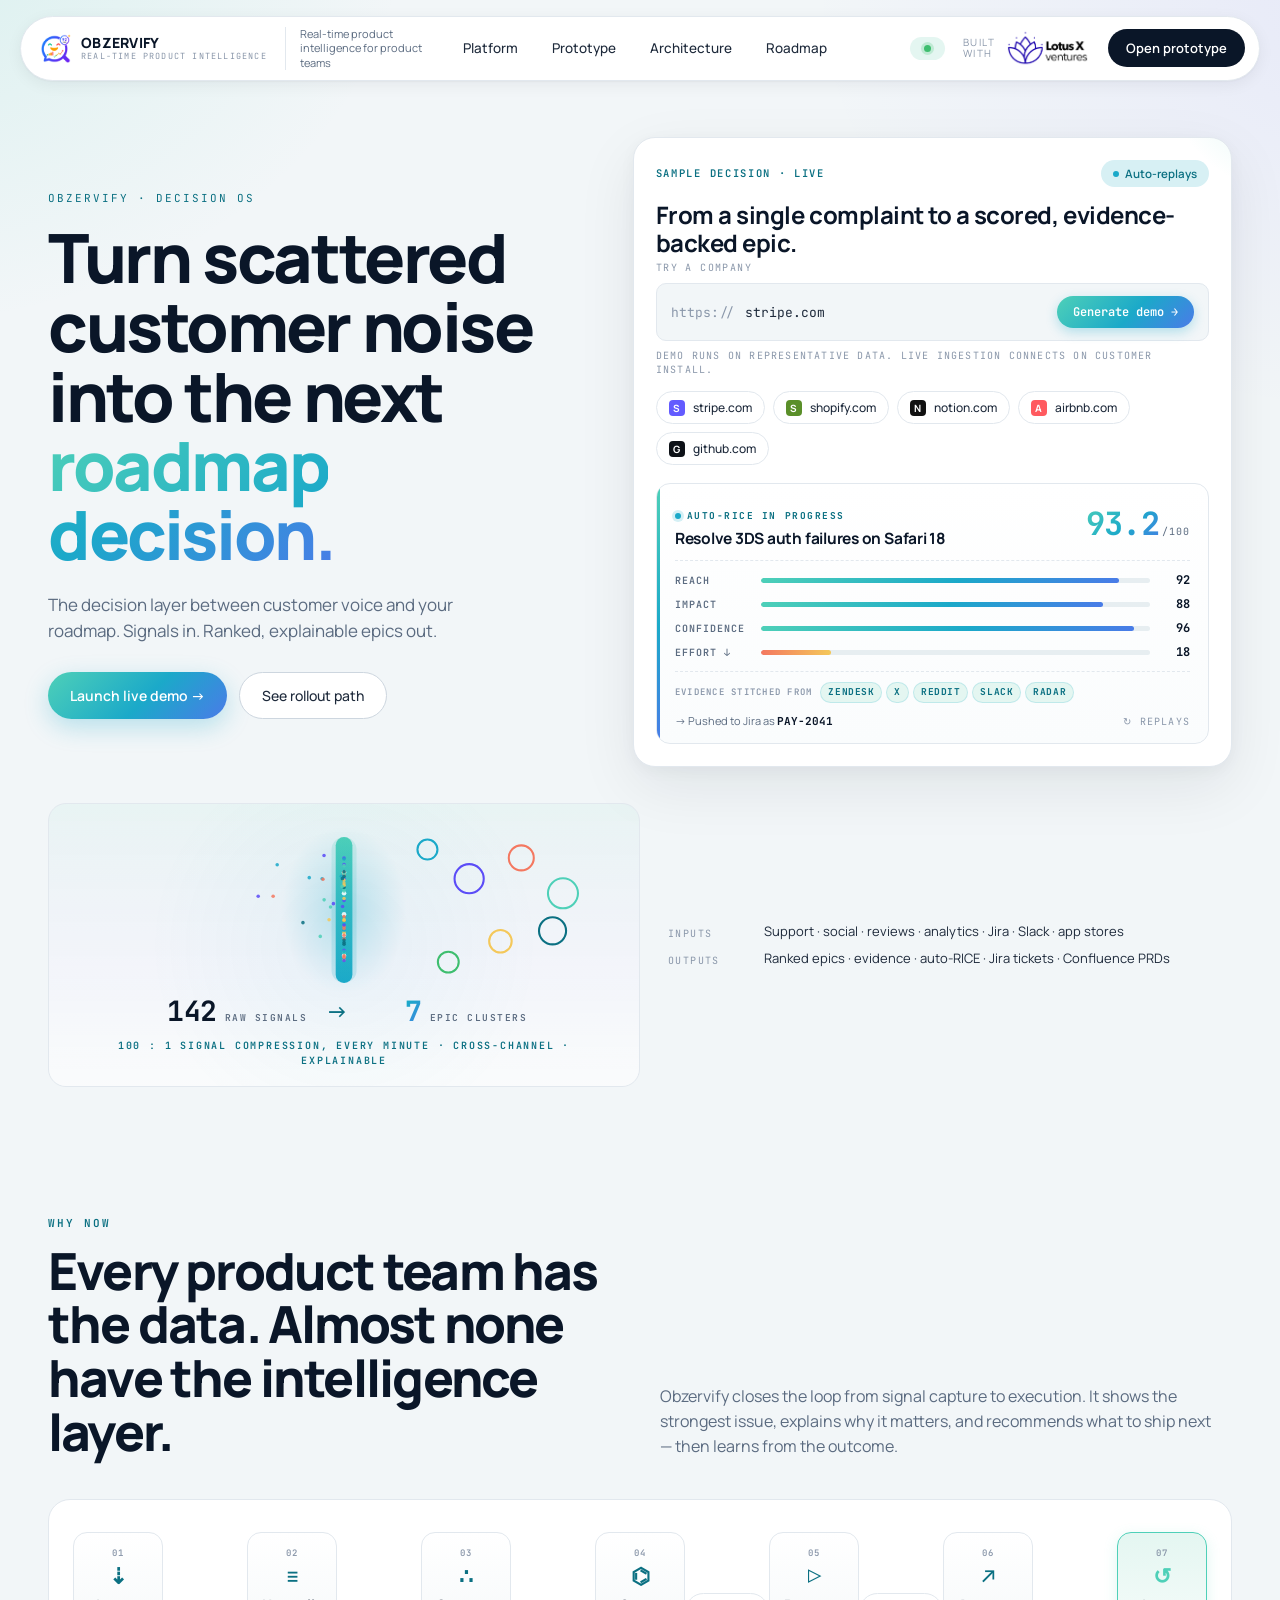
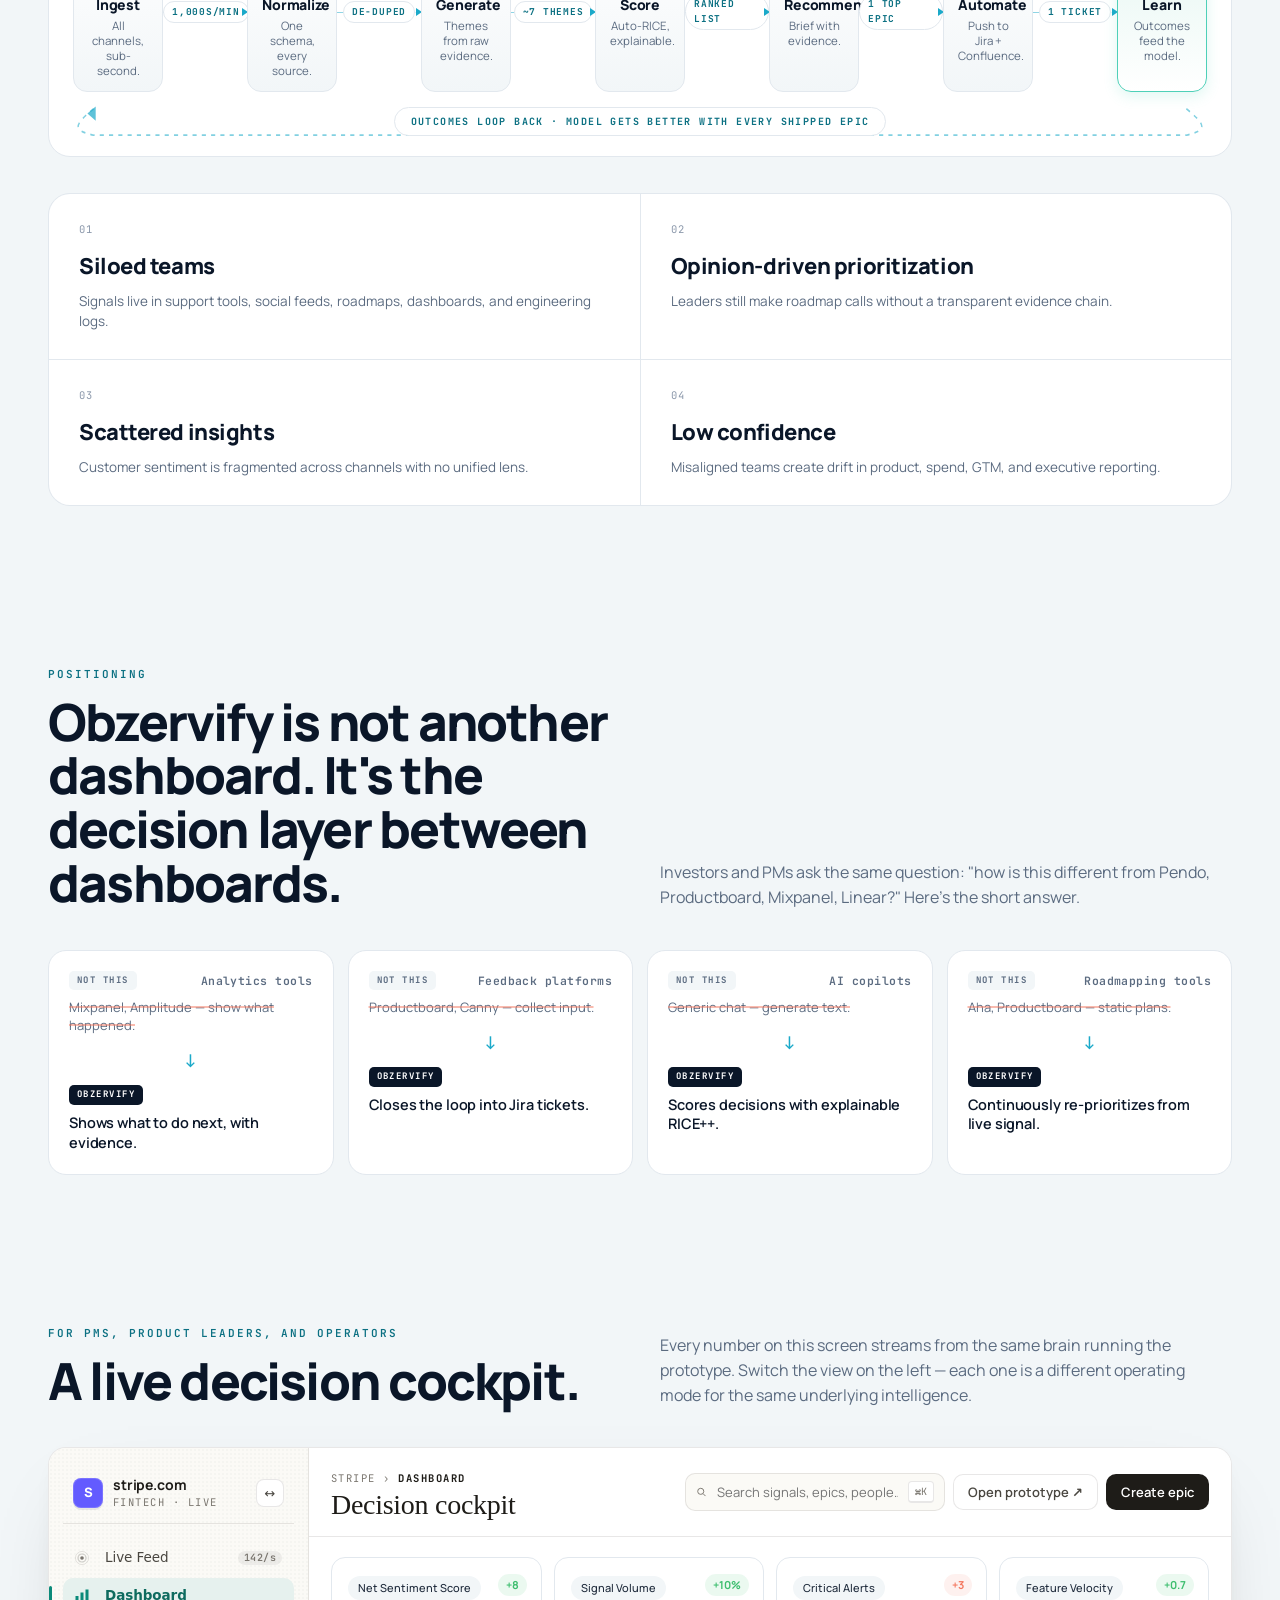
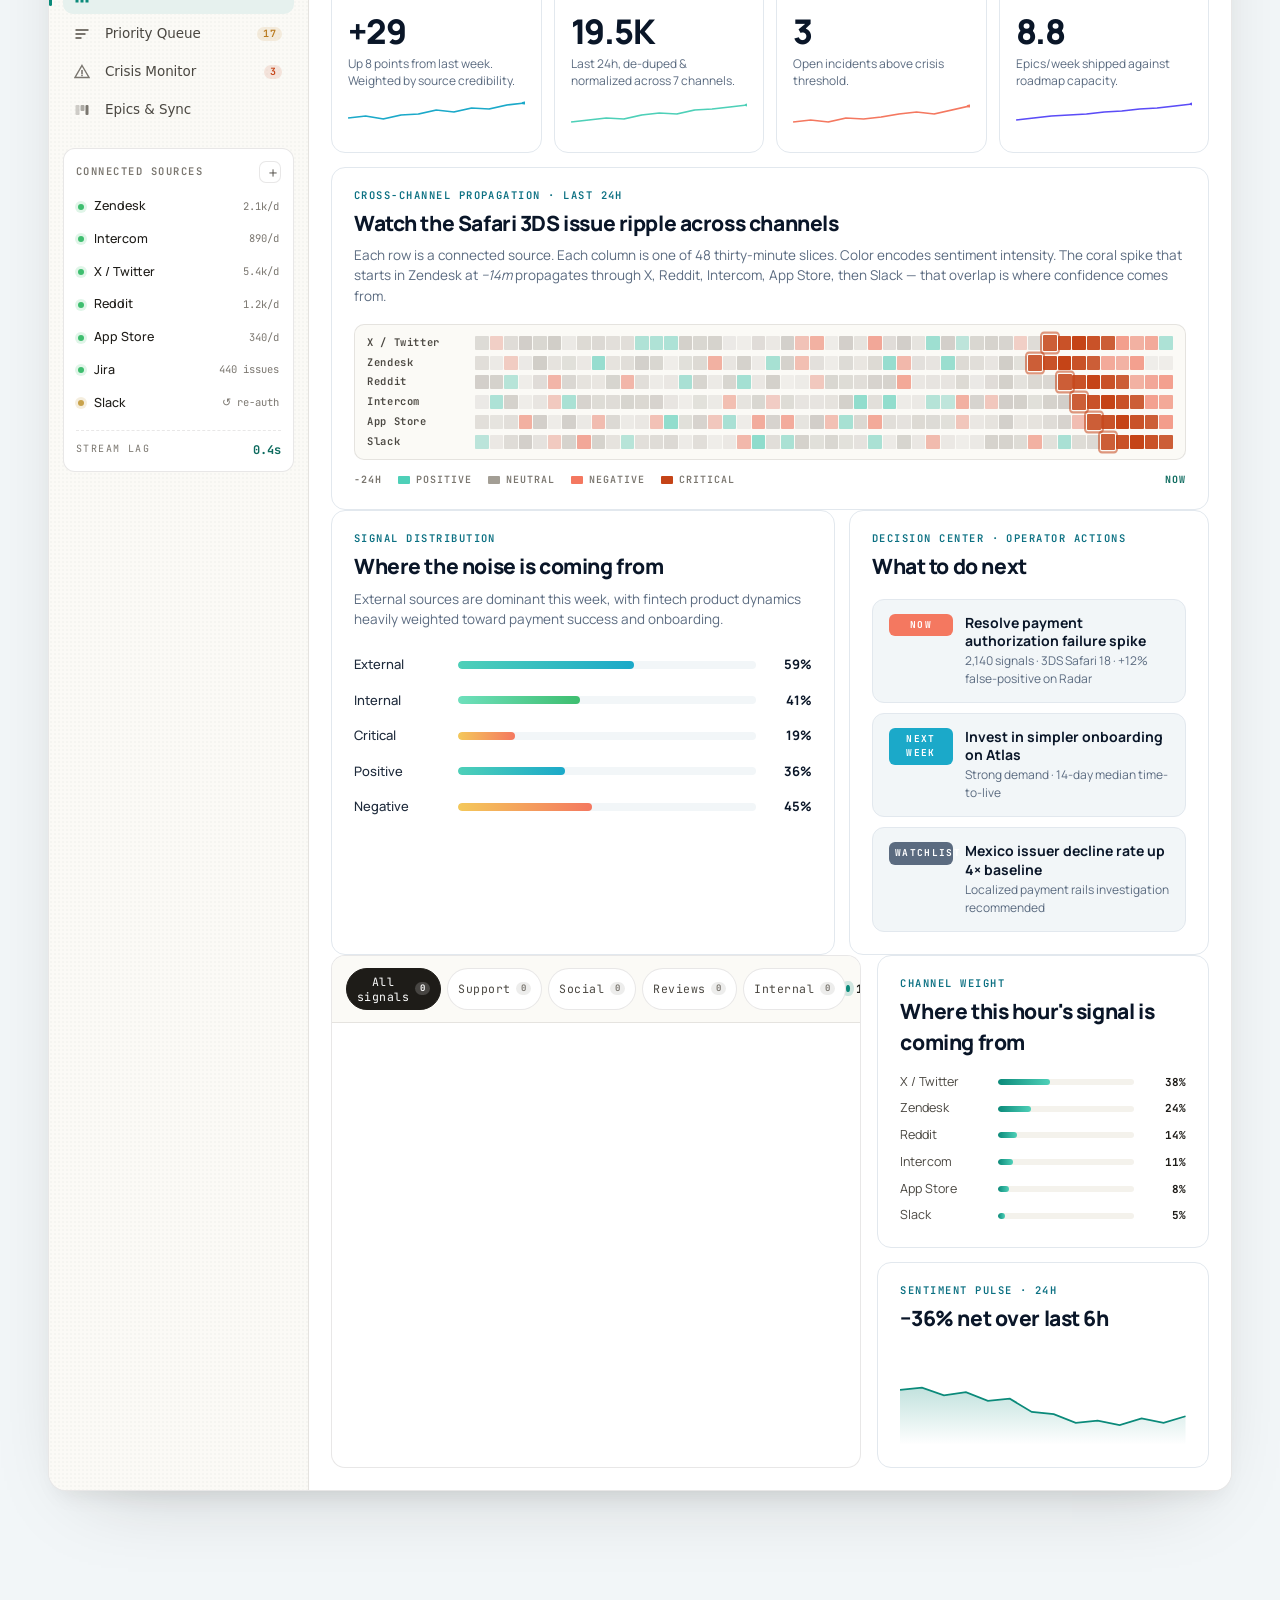
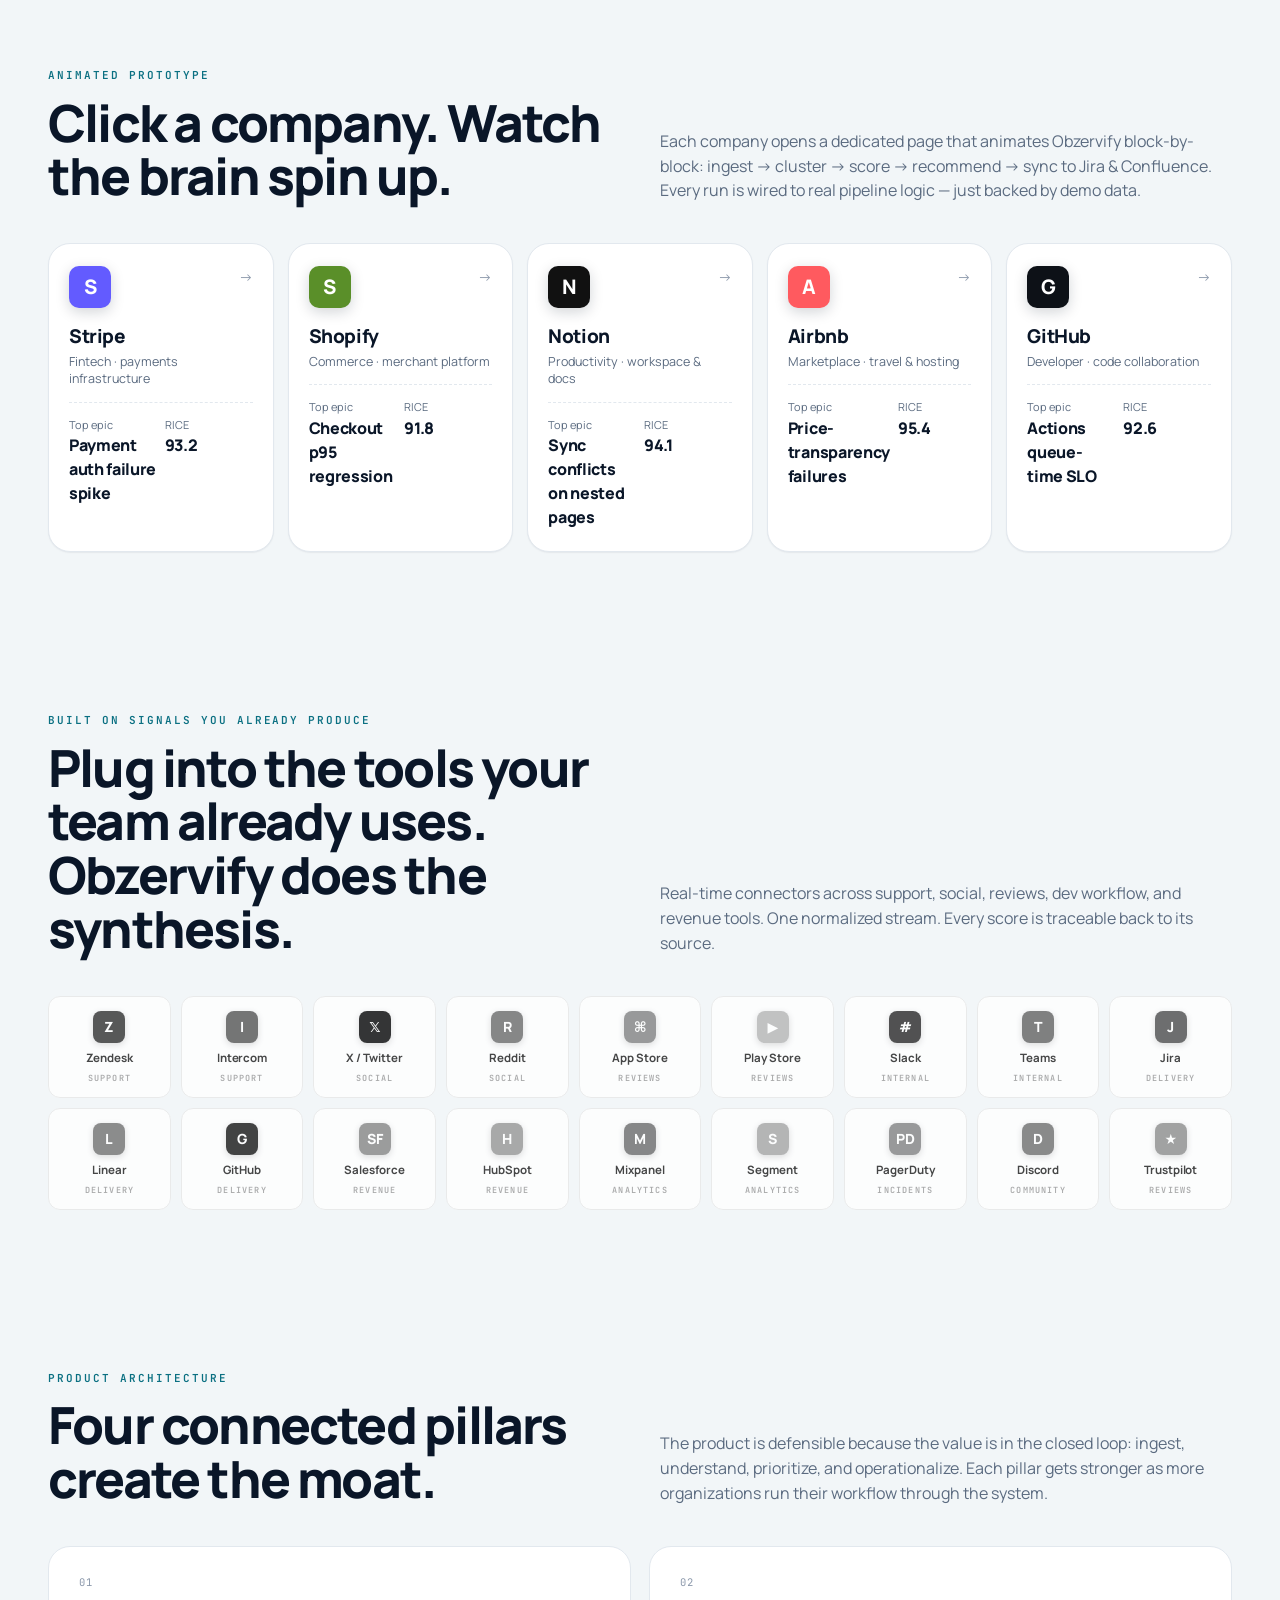
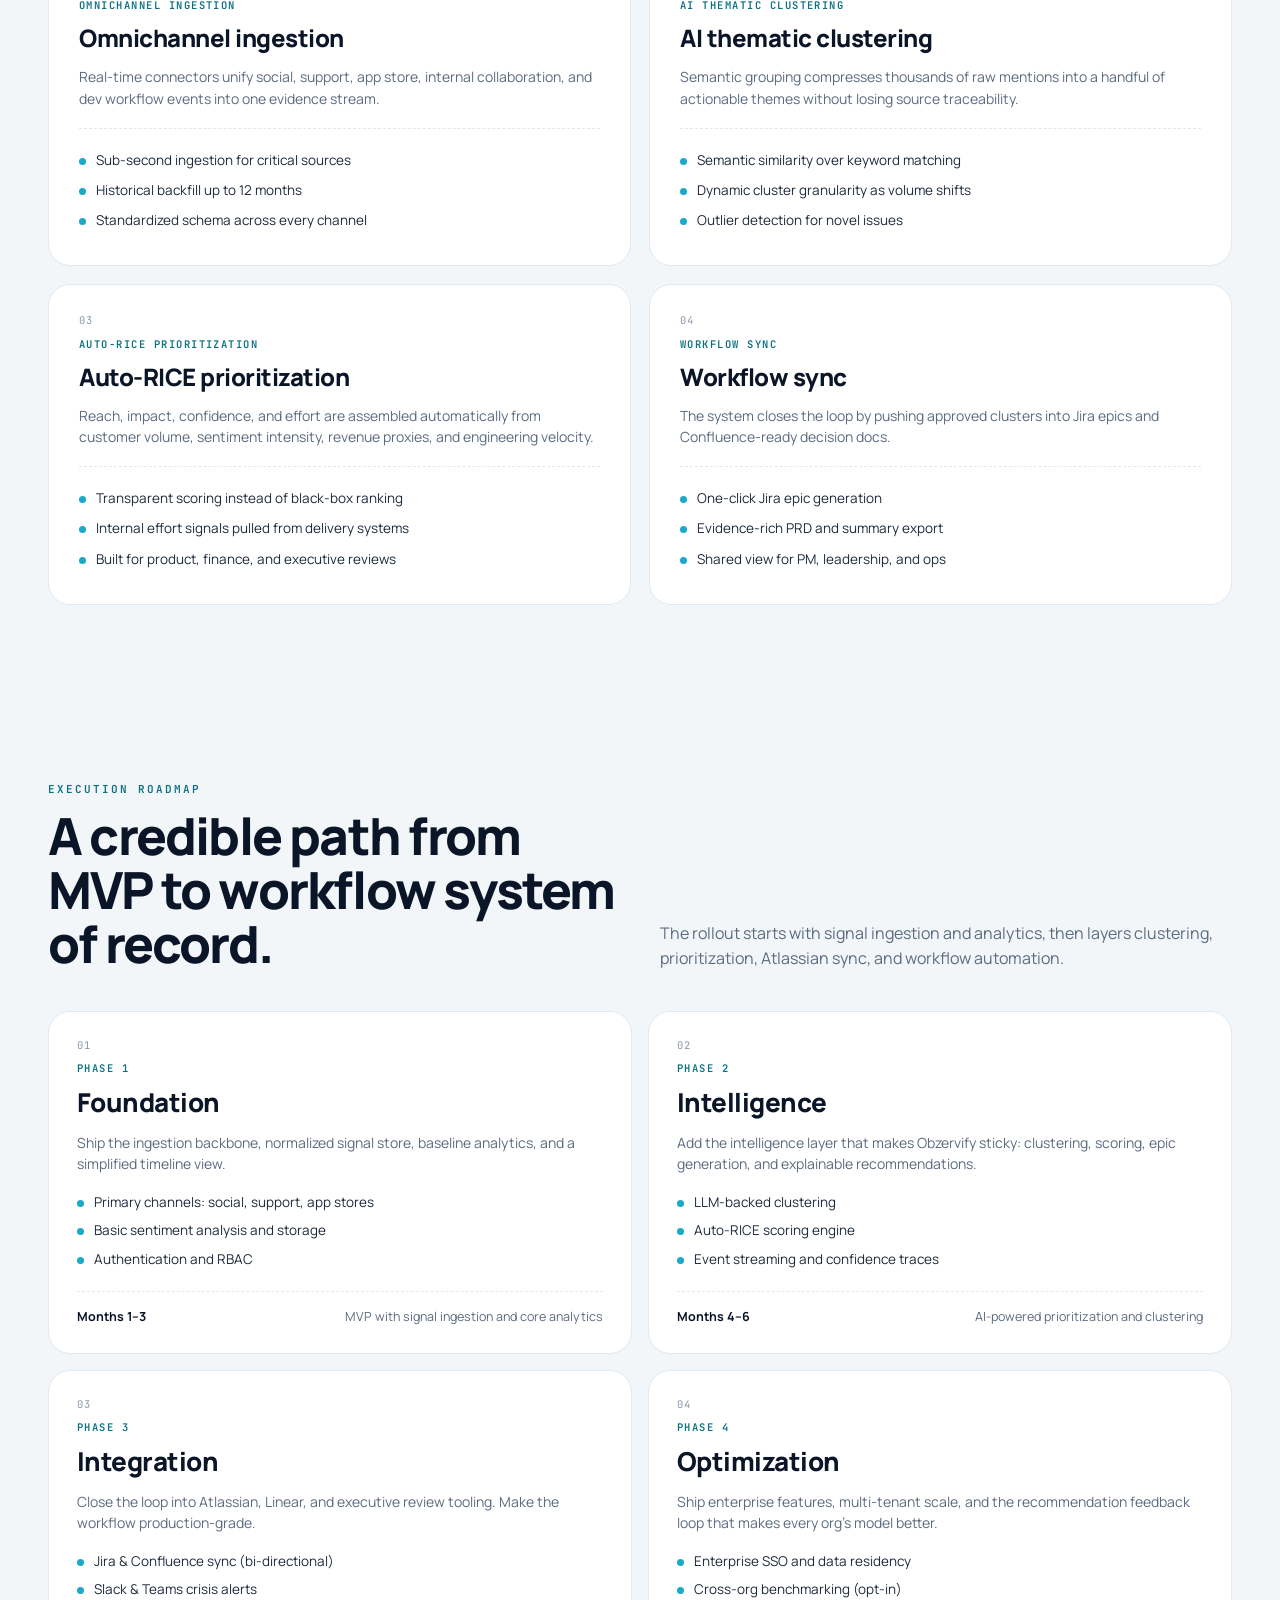
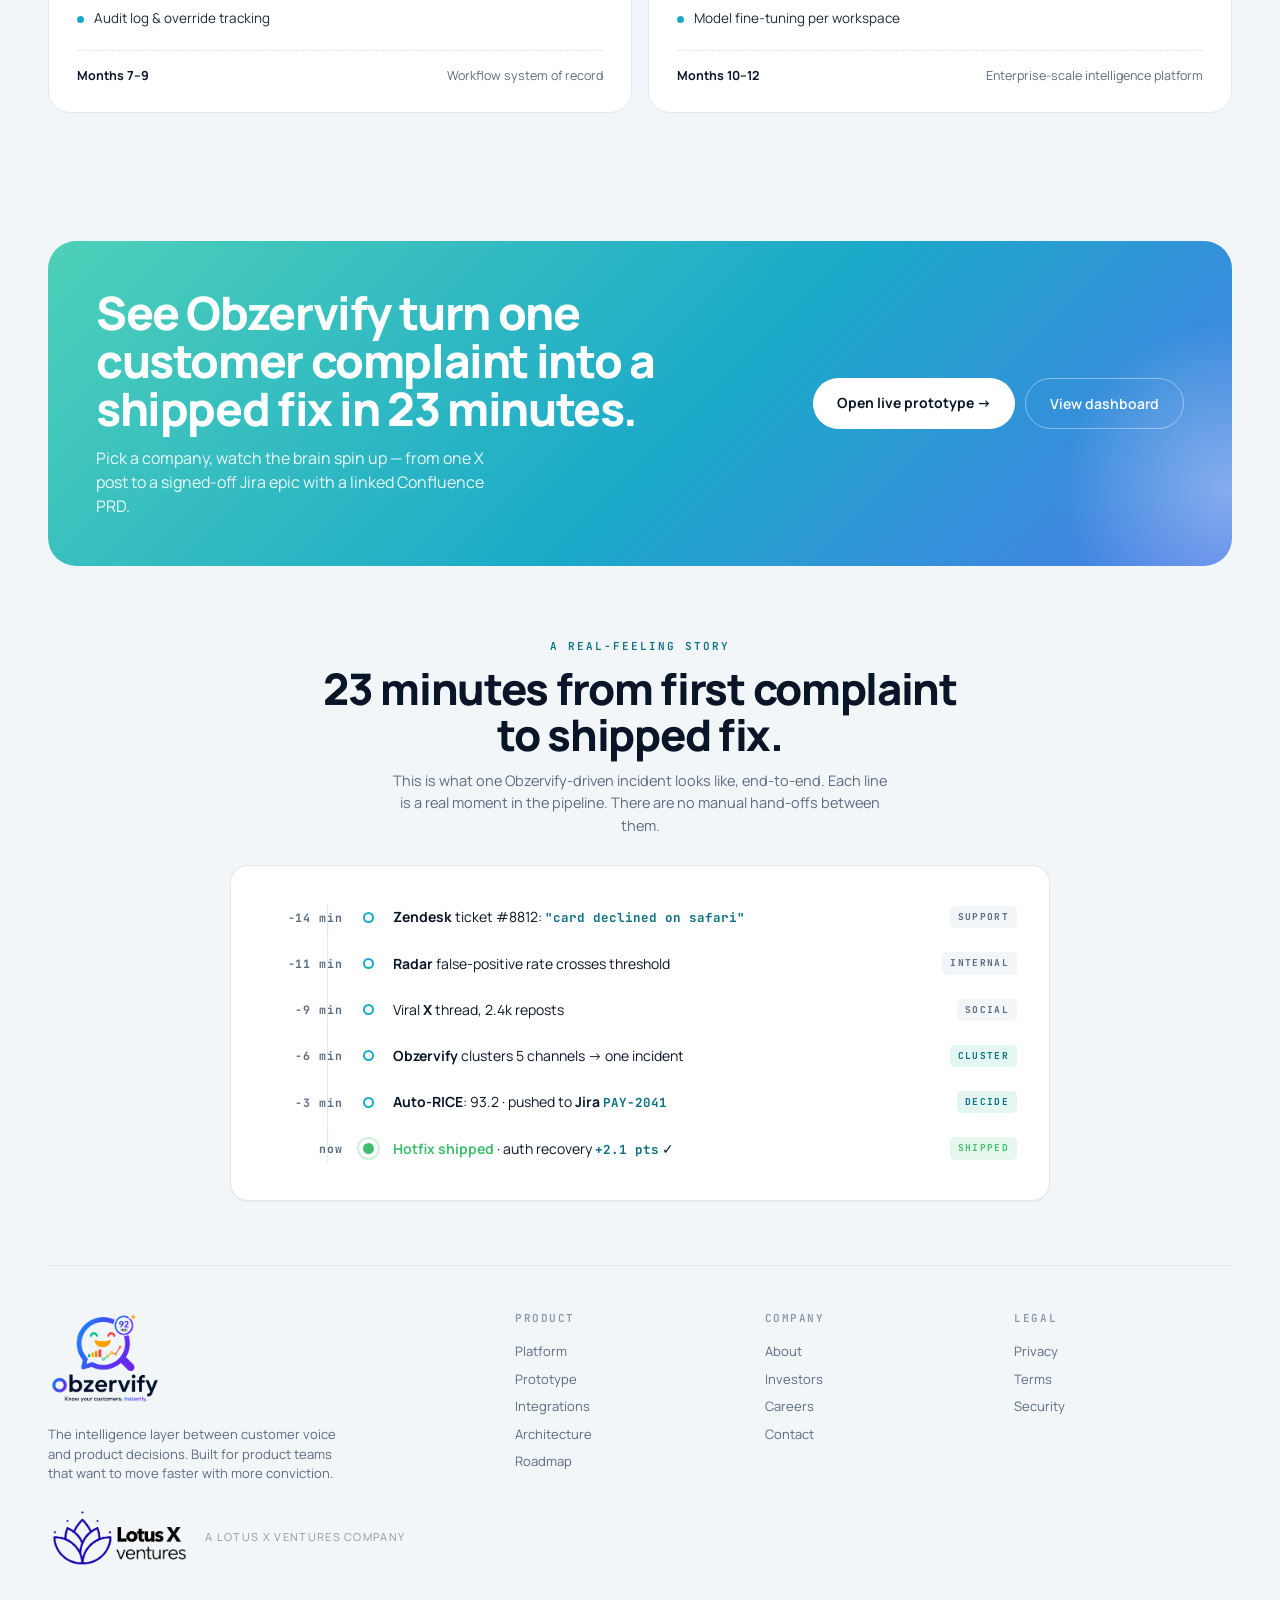
==== commit ede85357: "Drop in new Obzervify logo art Replaces the placeholder spelled "observify" with the correctly-spell" ====
--- a/frontend/index.html
+++ b/frontend/index.html
@@ -4,9 +4,9 @@
 <meta charset="utf-8" />
 <meta name="viewport" content="width=device-width, initial-scale=1" />
 <title>Obzervify — Real-time product intelligence</title>
-<link rel="icon" type="image/png" href="assets/observify-mark.png?v=4" />
-<link rel="stylesheet" href="styles.css?v=4" />
-<link rel="stylesheet" href="console.css?v=4" />
+<link rel="icon" type="image/png" href="assets/obzervify-mark.png?v=5" />
+<link rel="stylesheet" href="styles.css?v=5" />
+<link rel="stylesheet" href="console.css?v=5" />
 </head>
 <body>
 
@@ -61,7 +61,7 @@
   <div class="pill"><span class="gdot"></span> </div>
   <div class="lotus-badge">
     <span class="lab">Built<br/>with</span>
-    <img src="assets/lotusx.png?v=4" alt="Lotus X Ventures" />
+    <img src="assets/lotusx.png?v=5" alt="Lotus X Ventures" />
   </div>
   <span class="tip-wrap">
     <button class="btn-pri proto-jump" data-co="stripe">Open prototype</button>
@@ -887,12 +887,11 @@
   <footer>
     <div>
       <a class="footer-brand" href="#platform" aria-label="Obzervify">
-        <img class="fb-mark" src="assets/observify-mark.png?v=4" alt="" />
-        <span class="fb-word">obzervify</span>
+        <img src="assets/obzervify-logo.png?v=5" alt="Obzervify — Know your customers. Instantly." />
       </a>
       <p style="margin-top:14px;max-width:36ch;line-height:1.5">The intelligence layer between customer voice and product decisions. Built for product teams that want to move faster with more conviction.</p>
       <div class="lotus-foot">
-        <img src="assets/lotusx.png?v=4" alt="Lotus X Ventures" />
+        <img src="assets/lotusx.png?v=5" alt="Lotus X Ventures" />
         <span class="lab">A Lotus X Ventures company</span>
       </div>
     </div>
--- a/frontend/styles.css
+++ b/frontend/styles.css
@@ -76,7 +76,7 @@
 }
 .brand-mark {
   width: 30px; height: 30px;
-  background: url('assets/observify-mark.png?v=4') center / contain no-repeat;
+  background: url('assets/obzervify-mark.png?v=5') center / contain no-repeat;
   border-radius: 0;
   position: relative;
   flex-shrink: 0;
@@ -1096,28 +1096,13 @@
 footer li { padding: 4px 0; }
 footer li a:hover { color: var(--teal-ink); }
 .footer-brand {
-  display: inline-flex;
-  align-items: center;
-  gap: 12px;
-  text-decoration: none;
-  line-height: 1;
-}
-.footer-brand .fb-mark {
-  height: 56px;
+  display: inline-block;
+  line-height: 0;
+}
+.footer-brand img {
+  height: 96px;
   width: auto;
   display: block;
-  flex-shrink: 0;
-}
-.footer-brand .fb-word {
-  font-family: var(--sans);
-  font-weight: 800;
-  font-size: 44px;
-  letter-spacing: -0.03em;
-  line-height: 1;
-  background: linear-gradient(95deg, #5B4CF7 0%, #1BA9C9 35%, #0A1628 70%);
-  -webkit-background-clip: text;
-  background-clip: text;
-  color: transparent;
 }
 footer .lotus-foot {
   display: flex;
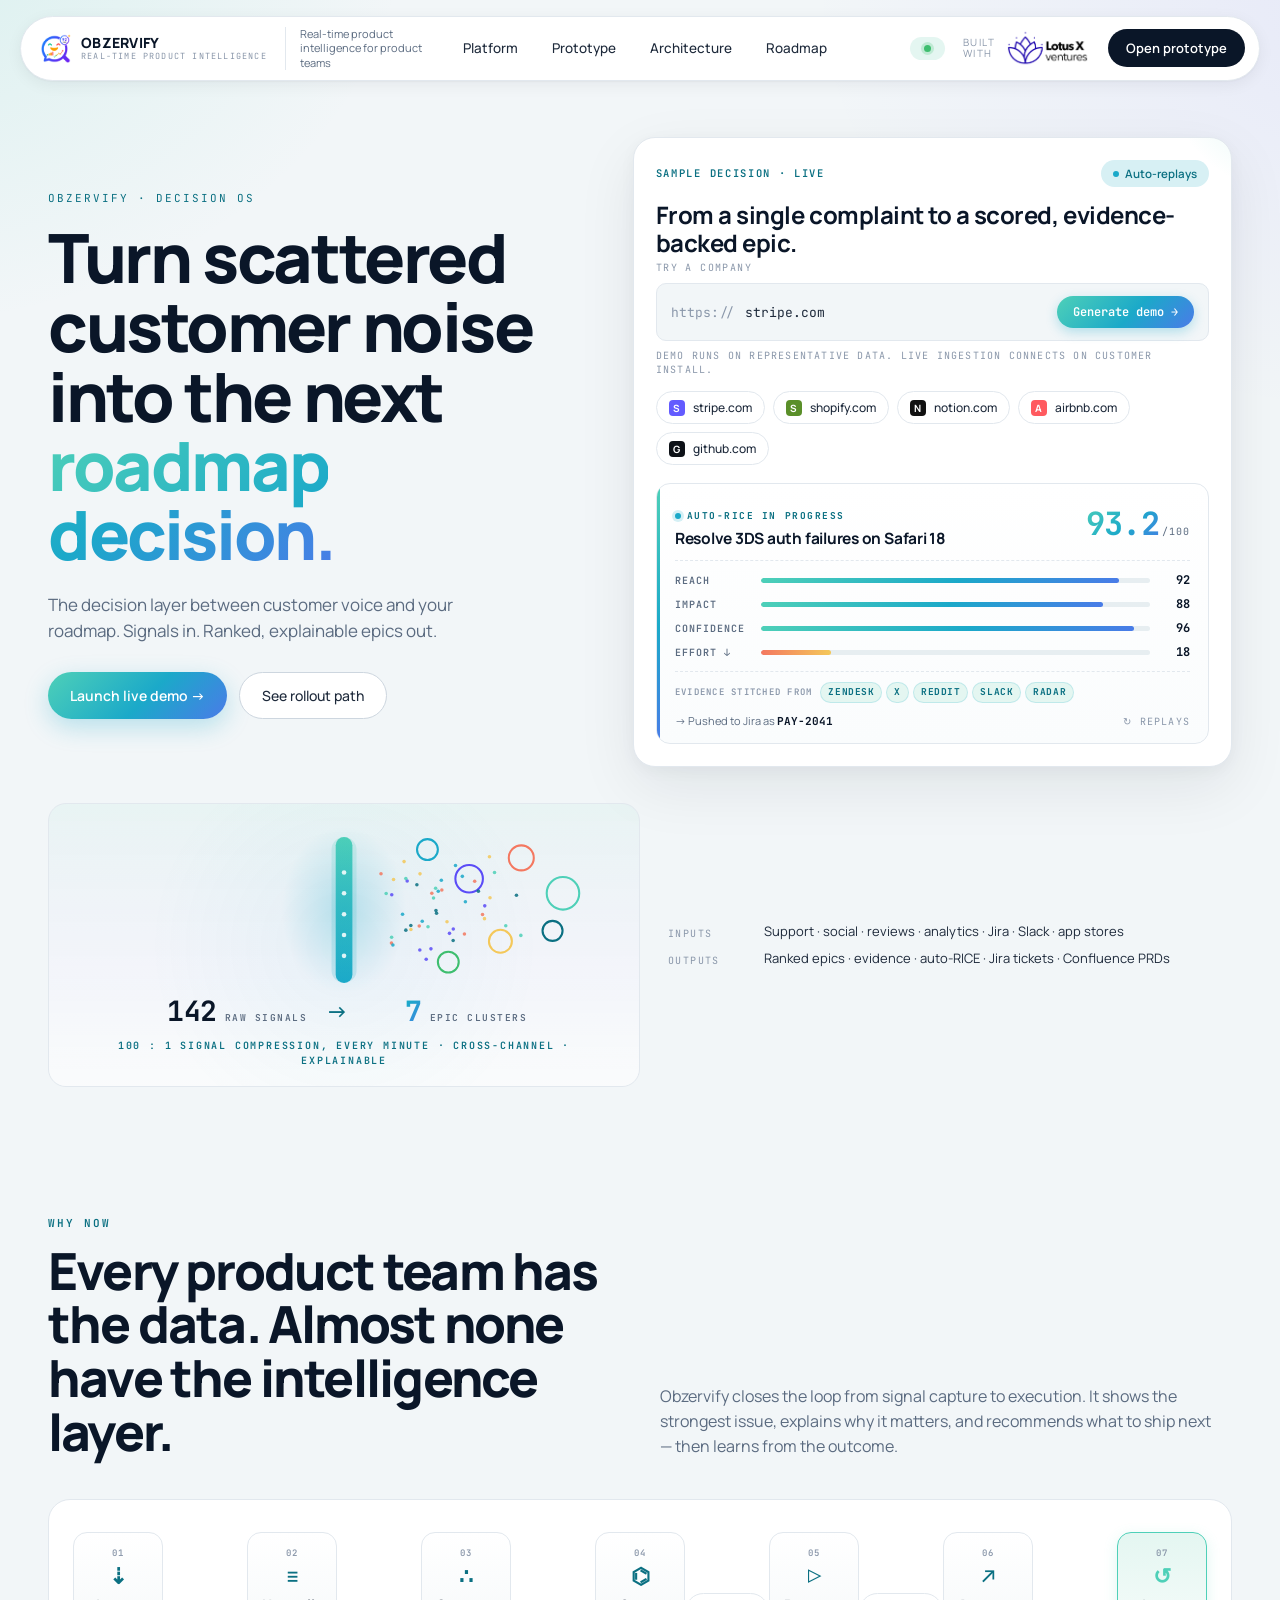
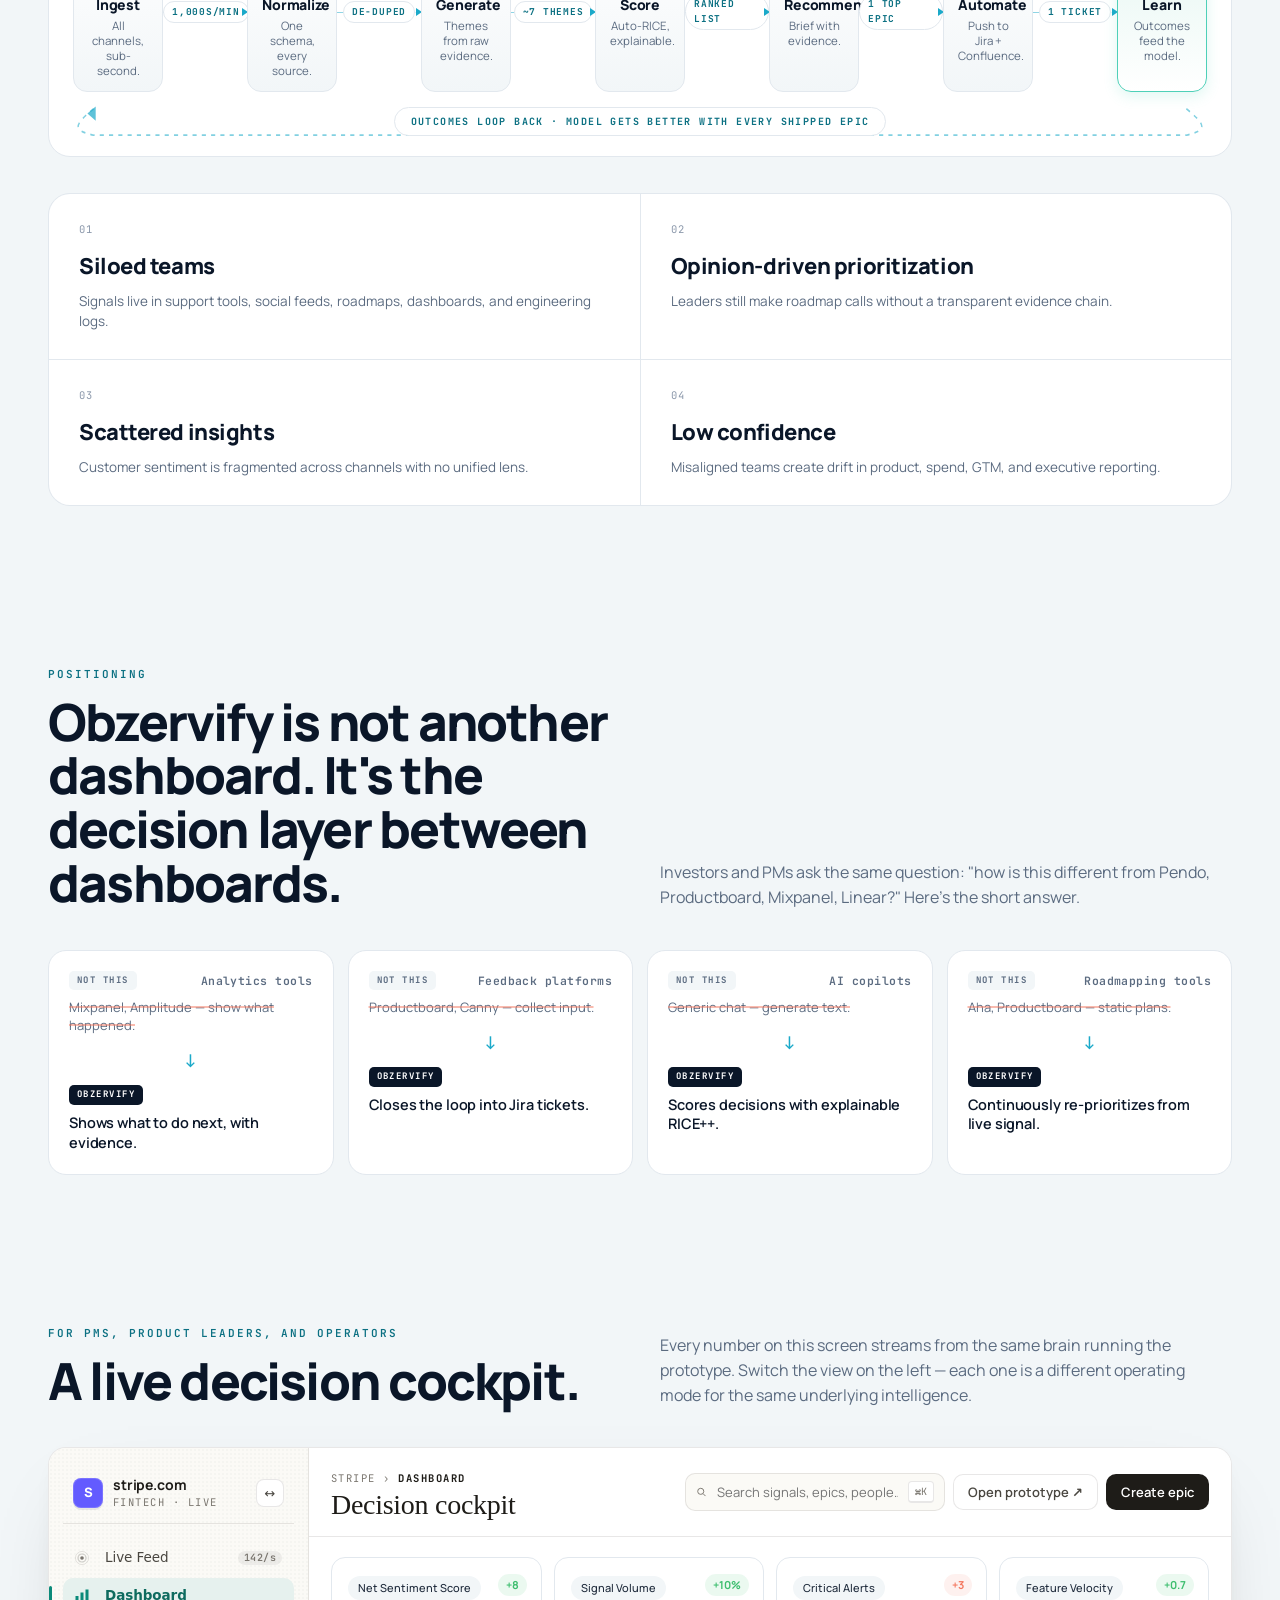
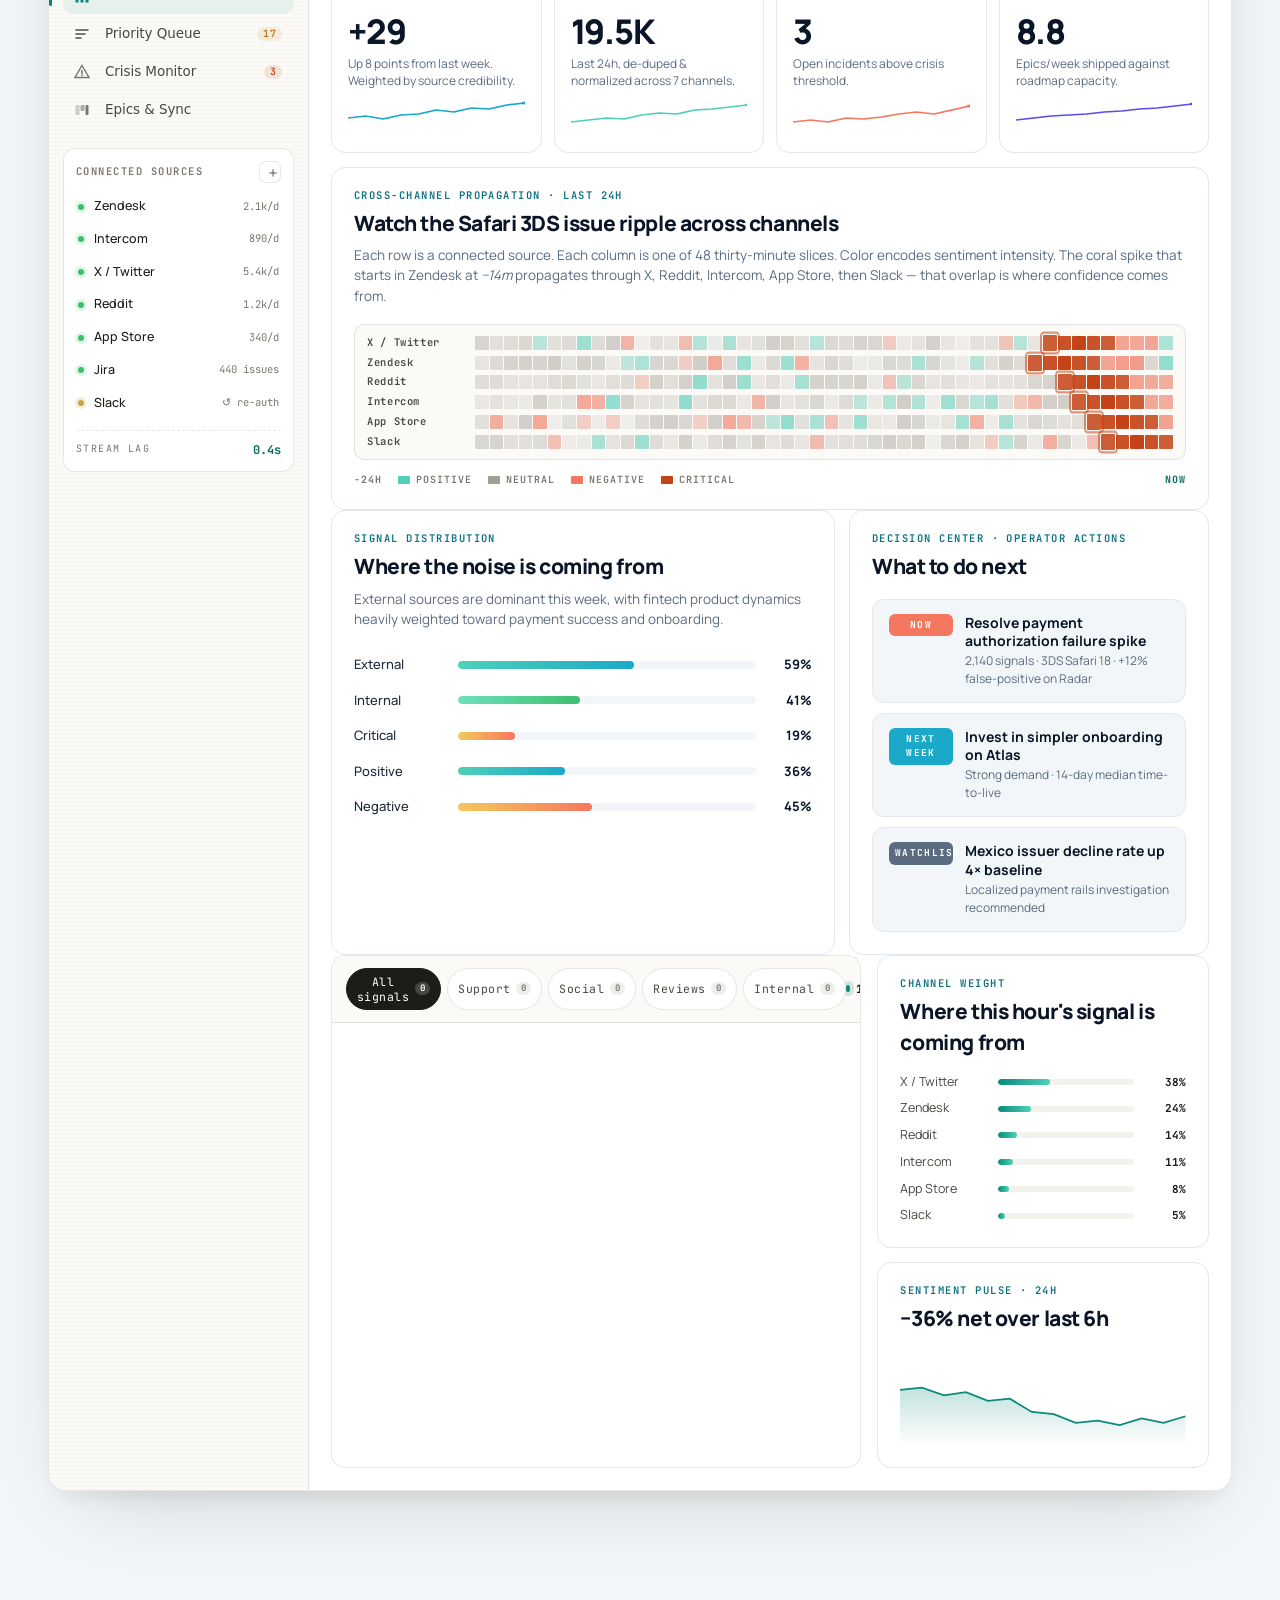
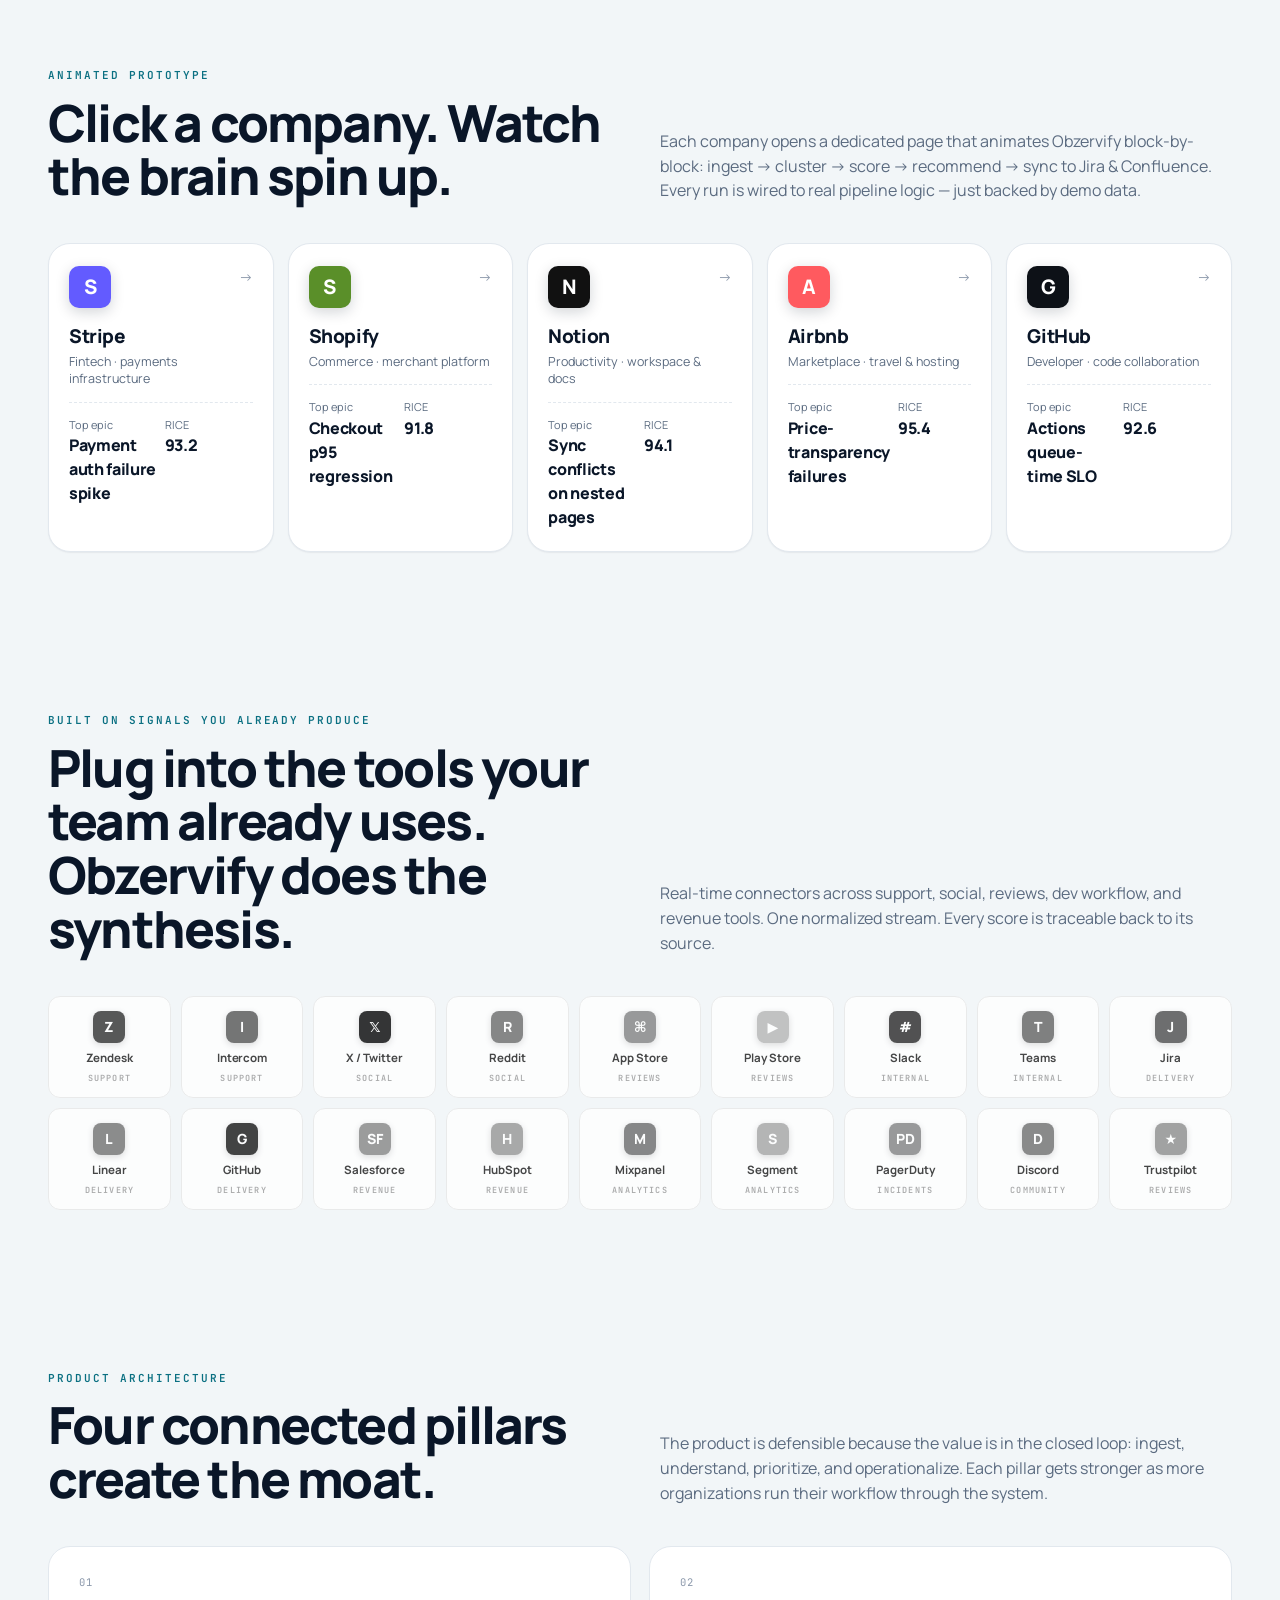
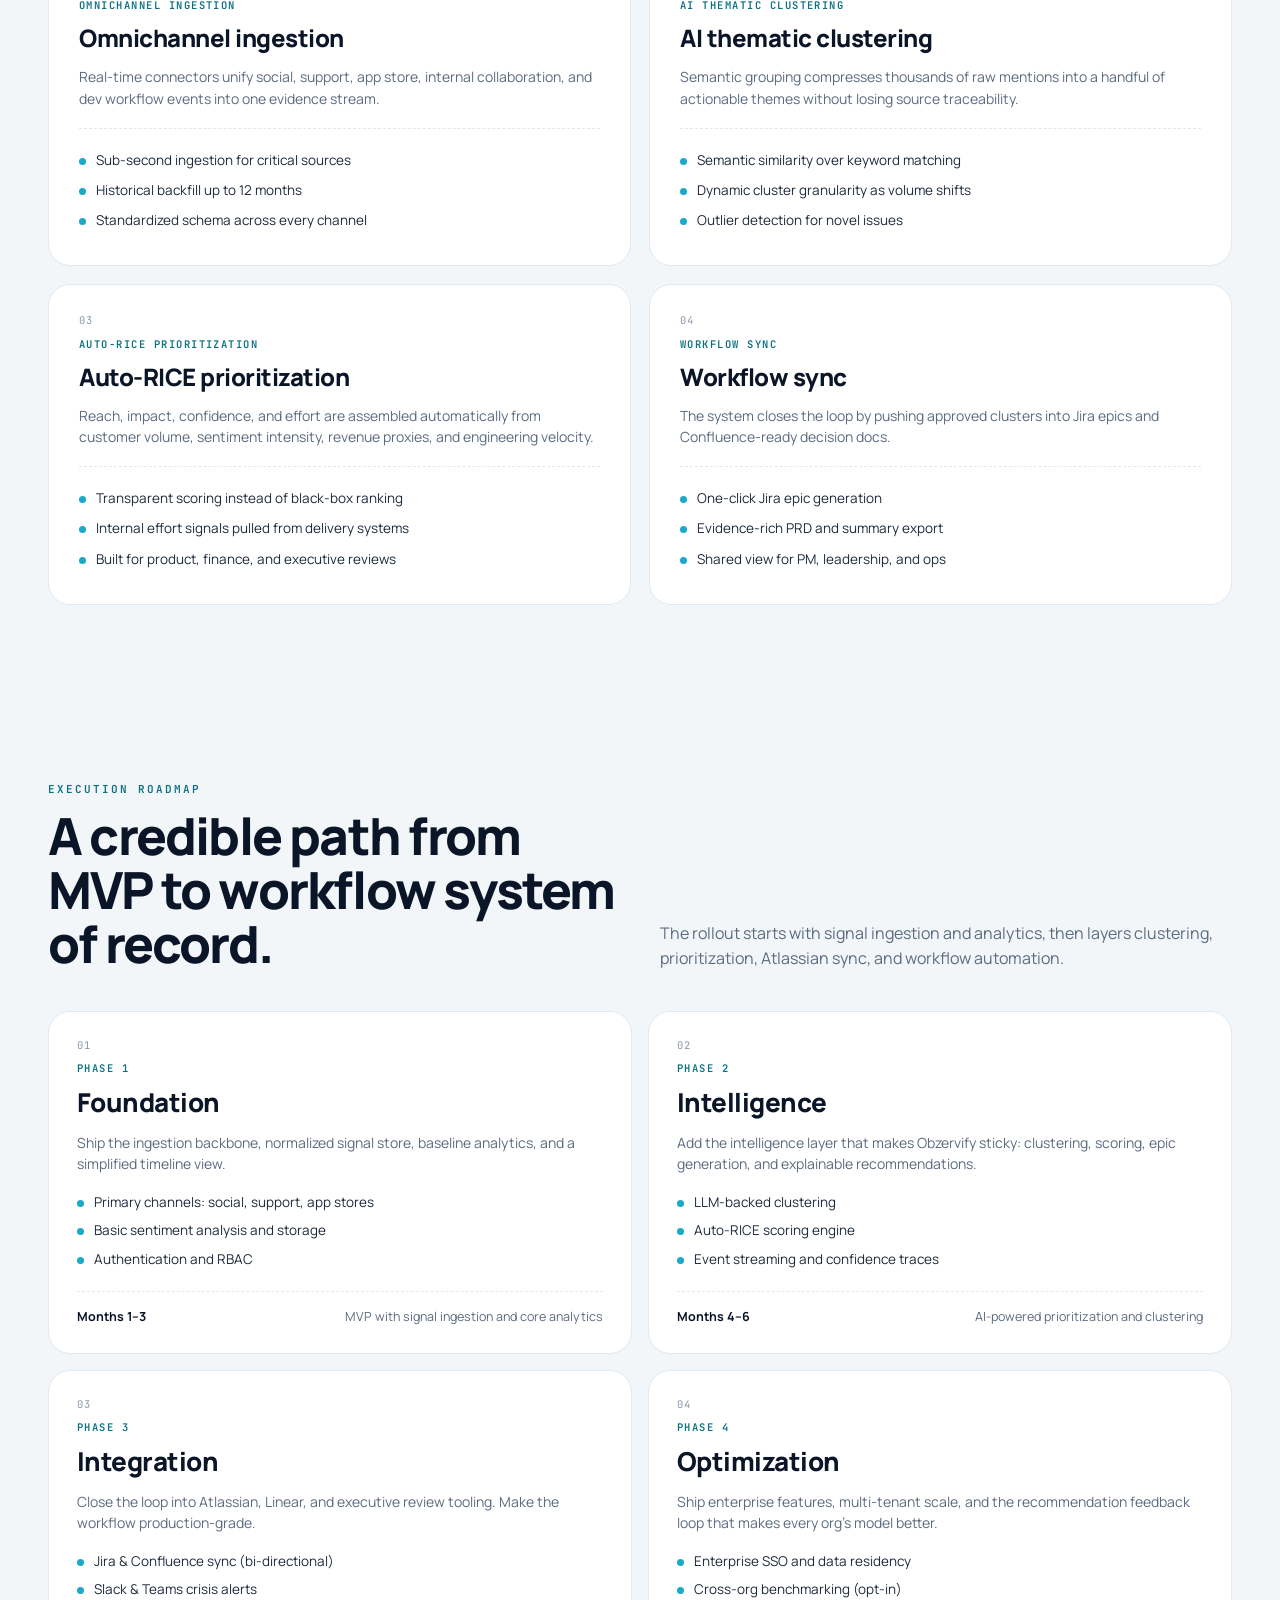
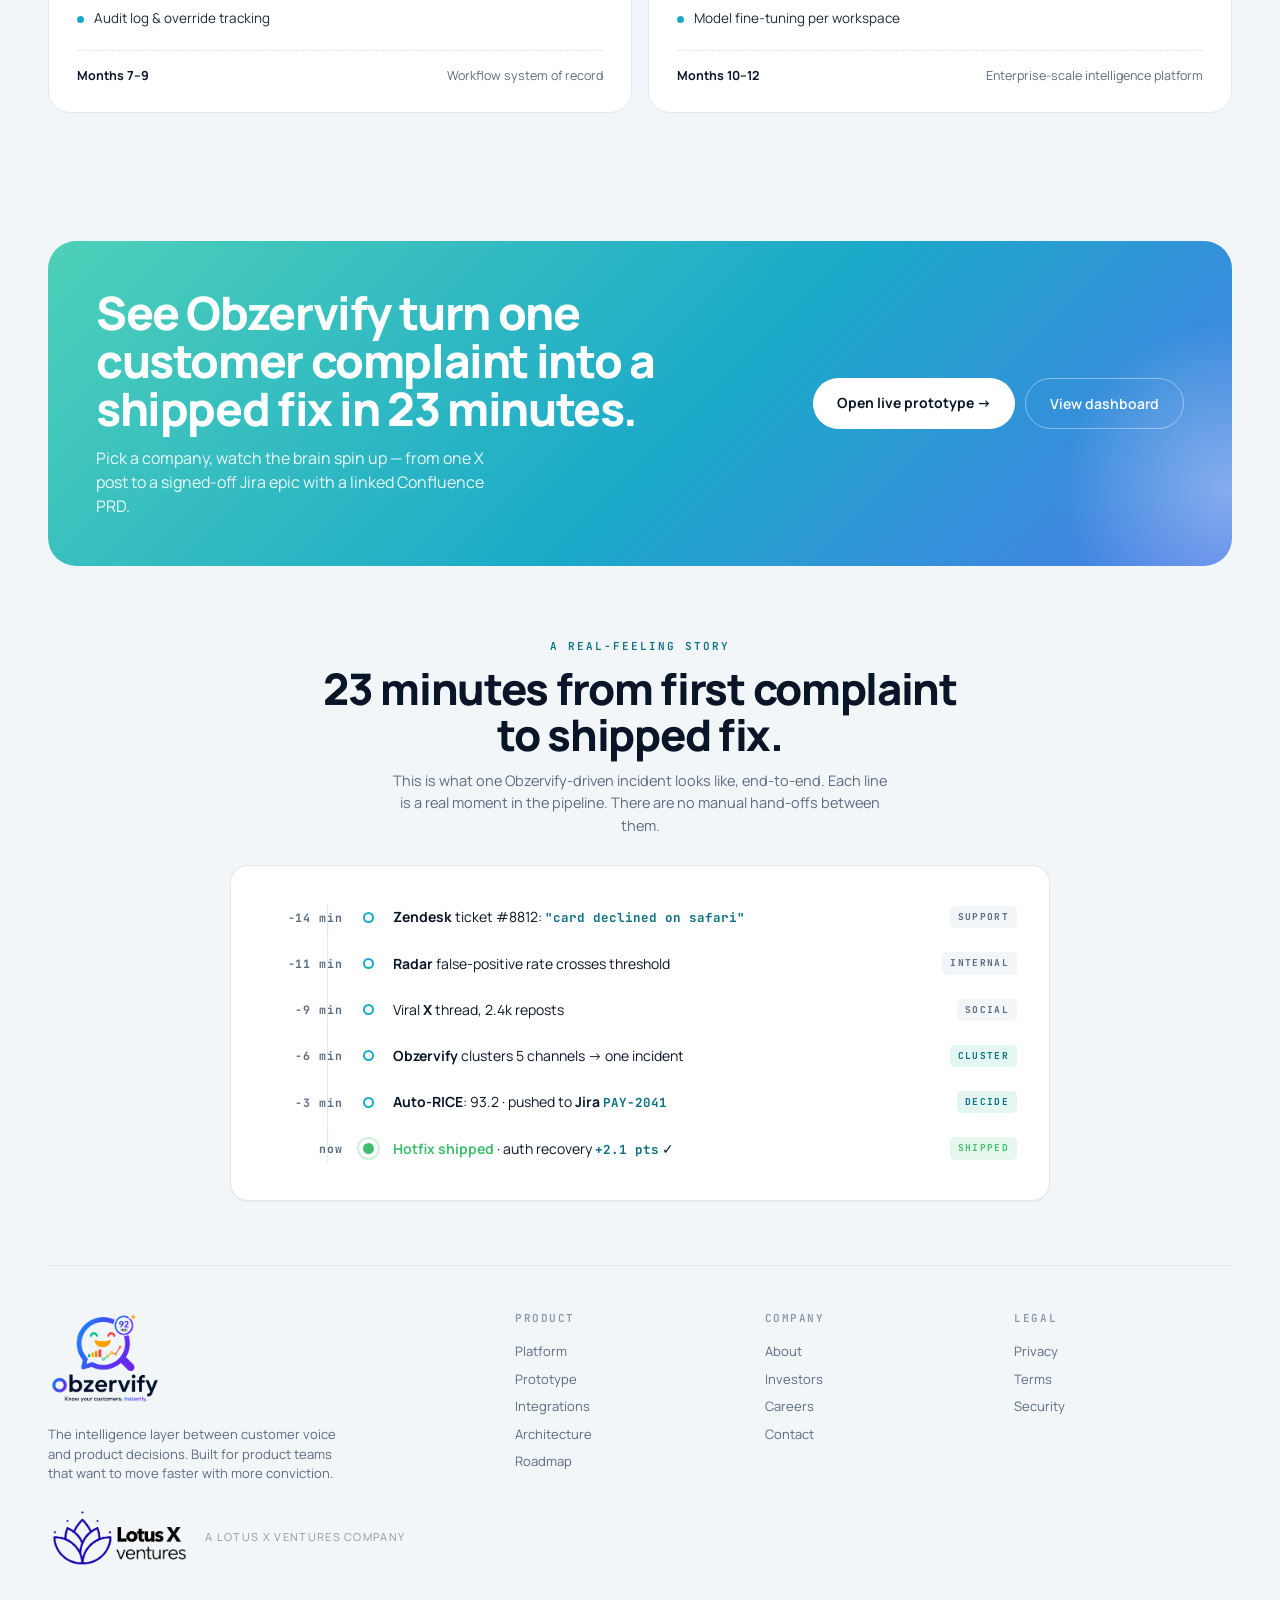
==== commit f59ac4ba: "Make site mobile-responsive The previous build replaced the entire site with a "open this on desktop" ====
--- a/frontend/index.html
+++ b/frontend/index.html
@@ -4,43 +4,11 @@
 <meta charset="utf-8" />
 <meta name="viewport" content="width=device-width, initial-scale=1" />
 <title>Obzervify — Real-time product intelligence</title>
-<link rel="icon" type="image/png" href="assets/obzervify-mark.png?v=5" />
-<link rel="stylesheet" href="styles.css?v=5" />
-<link rel="stylesheet" href="console.css?v=5" />
+<link rel="icon" type="image/png" href="assets/obzervify-mark.png?v=6" />
+<link rel="stylesheet" href="styles.css?v=6" />
+<link rel="stylesheet" href="console.css?v=6" />
 </head>
 <body>
-
-<!-- Mobile pitch (only visible <900px) -->
-<div class="mobile-pitch">
-  <div class="mp-card">
-    <div class="mp-brand">
-      <div class="brand-mark"></div>
-      <div class="mp-name">OBZERVIFY</div>
-    </div>
-    <div class="mp-eyebrow">Decision OS for product teams</div>
-    <h1 class="mp-h">Built for desktop product workflows.</h1>
-    <p class="mp-p">Open this on your laptop for the full live demo — a real-time dashboard, animated 22-second prototype, and crisis-monitor view.</p>
-    <div class="mp-thumbs">
-      <div class="mp-thumb">
-        <div class="mp-tlab">Dashboard</div>
-        <div class="mp-tcanvas mp-canvas-dash"></div>
-      </div>
-      <div class="mp-thumb">
-        <div class="mp-tlab">Prototype</div>
-        <div class="mp-tcanvas mp-canvas-proto"></div>
-      </div>
-      <div class="mp-thumb">
-        <div class="mp-tlab">Crisis</div>
-        <div class="mp-tcanvas mp-canvas-crisis"></div>
-      </div>
-    </div>
-    <a class="mp-cta" href="prototype.html?co=stripe">Run prototype anyway →</a>
-    <p class="mp-foot">Built with Lotus X Ventures · Obzervify</p>
-  </div>
-</div>
-
-<!-- Page wrapper (hidden on mobile) -->
-<div class="desktop-only">
 
 <!-- Floating nav -->
 <nav class="topnav">
@@ -61,7 +29,7 @@
   <div class="pill"><span class="gdot"></span> </div>
   <div class="lotus-badge">
     <span class="lab">Built<br/>with</span>
-    <img src="assets/lotusx.png?v=5" alt="Lotus X Ventures" />
+    <img src="assets/lotusx.png?v=6" alt="Lotus X Ventures" />
   </div>
   <span class="tip-wrap">
     <button class="btn-pri proto-jump" data-co="stripe">Open prototype</button>
@@ -887,11 +855,11 @@
   <footer>
     <div>
       <a class="footer-brand" href="#platform" aria-label="Obzervify">
-        <img src="assets/obzervify-logo.png?v=5" alt="Obzervify — Know your customers. Instantly." />
+        <img src="assets/obzervify-logo.png?v=6" alt="Obzervify — Know your customers. Instantly." />
       </a>
       <p style="margin-top:14px;max-width:36ch;line-height:1.5">The intelligence layer between customer voice and product decisions. Built for product teams that want to move faster with more conviction.</p>
       <div class="lotus-foot">
-        <img src="assets/lotusx.png?v=5" alt="Lotus X Ventures" />
+        <img src="assets/lotusx.png?v=6" alt="Lotus X Ventures" />
         <span class="lab">A Lotus X Ventures company</span>
       </div>
     </div>
@@ -925,7 +893,6 @@
   </footer>
 
 </div>
-</div><!-- /.desktop-only -->
 
 <script>
 // Companies
--- a/frontend/styles.css
+++ b/frontend/styles.css
@@ -33,7 +33,9 @@
 }
 
 * { box-sizing: border-box; }
-html, body { margin: 0; padding: 0; }
+html, body { margin: 0; padding: 0; overflow-x: clip; }
+html { -webkit-text-size-adjust: 100%; }
+img, svg { max-width: 100%; }
 body {
   background:
     radial-gradient(900px 700px at -10% -10%, rgba(78,208,184,0.16), transparent 60%),
@@ -76,7 +78,7 @@
 }
 .brand-mark {
   width: 30px; height: 30px;
-  background: url('assets/obzervify-mark.png?v=5') center / contain no-repeat;
+  background: url('assets/obzervify-mark.png?v=6') center / contain no-repeat;
   border-radius: 0;
   position: relative;
   flex-shrink: 0;
@@ -1885,115 +1887,8 @@
   100% { transform: translateX(280%); }
 }
 
-/* ---- Mobile pitch card ---- */
-.mobile-pitch { display: none; }
-@media (max-width: 900px) {
-  .desktop-only { display: none !important; }
-  .mobile-pitch {
-    display: block;
-    padding: 24px 16px 40px;
-    min-height: 100vh;
-    background:
-      radial-gradient(800px 500px at -10% -10%, rgba(78,208,184,0.18), transparent 60%),
-      radial-gradient(700px 500px at 110% 10%, rgba(91,76,247,0.10), transparent 60%),
-      var(--bg);
-    background-attachment: fixed;
-  }
-  .mp-card {
-    background: #fff;
-    border: 1px solid var(--rule);
-    border-radius: 22px;
-    padding: 28px 22px 22px;
-    box-shadow: var(--shadow-lg);
-  }
-  .mp-brand {
-    display: flex;
-    align-items: center;
-    gap: 10px;
-    margin-bottom: 18px;
-  }
-  .mp-name {
-    font-weight: 800;
-    font-size: 14px;
-    letter-spacing: 0.02em;
-  }
-  .mp-eyebrow {
-    font-family: var(--mono);
-    font-size: 10px;
-    letter-spacing: 0.18em;
-    text-transform: uppercase;
-    color: var(--teal-ink);
-    font-weight: 700;
-    margin-bottom: 10px;
-  }
-  .mp-h {
-    font-size: 28px;
-    font-weight: 800;
-    line-height: 1.1;
-    letter-spacing: -0.025em;
-    color: var(--ink);
-    margin: 0 0 12px;
-  }
-  .mp-p {
-    color: var(--ink-3);
-    font-size: 14px;
-    line-height: 1.5;
-    margin: 0 0 18px;
-  }
-  .mp-thumbs {
-    display: grid;
-    grid-template-columns: repeat(3, 1fr);
-    gap: 8px;
-    margin-bottom: 18px;
-  }
-  .mp-thumb {
-    background: var(--bg);
-    border: 1px solid var(--rule);
-    border-radius: 10px;
-    padding: 8px 8px 10px;
-    text-align: left;
-    overflow: hidden;
-  }
-  .mp-tlab {
-    font-family: var(--mono);
-    font-size: 9px;
-    letter-spacing: 0.14em;
-    text-transform: uppercase;
-    color: var(--ink-3);
-    font-weight: 700;
-    margin-bottom: 6px;
-  }
-  .mp-tcanvas {
-    height: 60px;
-    border-radius: 6px;
-    background: #fff;
-    border: 1px solid var(--rule);
-    background-image:
-      linear-gradient(180deg, rgba(78,208,184,0.18), transparent 60%),
-      repeating-linear-gradient(90deg, transparent 0 6px, rgba(10,22,40,0.04) 6px 7px);
-  }
-  .mp-canvas-proto { background-image: linear-gradient(135deg, var(--mint-soft), var(--teal-soft)), repeating-linear-gradient(0deg, transparent 0 4px, rgba(10,22,40,0.06) 4px 5px); }
-  .mp-canvas-crisis { background-image: linear-gradient(180deg, rgba(244,120,96,0.18), transparent 60%), repeating-linear-gradient(45deg, transparent 0 5px, rgba(244,120,96,0.08) 5px 6px); }
-  .mp-cta {
-    display: block;
-    text-align: center;
-    background: var(--ink);
-    color: #fff;
-    padding: 14px 18px;
-    border-radius: 999px;
-    font-weight: 700;
-    font-size: 14px;
-    margin-bottom: 14px;
-  }
-  .mp-foot {
-    text-align: center;
-    color: var(--ink-4);
-    font-family: var(--mono);
-    font-size: 9.5px;
-    letter-spacing: 0.16em;
-    text-transform: uppercase;
-  }
-}
+/* ---- Legacy mobile-pitch (removed) ----------------------------- */
+.mobile-pitch, .desktop-only { /* no-op: kept so any cached HTML still renders */ }
 
 /* ---- Spark dot ---- */
 .spark-dot {
@@ -2034,3 +1929,161 @@
   .topnav .links { display: none; }
   .nav-tag { display: none; }
 }
+
+/* =========================================================
+   ---- Mobile (≤ 720px) full-site responsive pass
+   ========================================================= */
+@media (max-width: 720px) {
+  /* Layout container */
+  .shell { padding: 0 16px; }
+
+  /* Section rhythm */
+  section { padding: 56px 0; }
+  .sec-head { grid-template-columns: 1fr; gap: 14px; margin-bottom: 28px; align-items: start; }
+  .sec-title {
+    font-size: clamp(22px, 6.4vw, 30px);
+    line-height: 1.1;
+    max-width: none;
+    overflow-wrap: break-word;
+    hyphens: auto;
+  }
+  .sec-sub { font-size: 14.5px; max-width: none; }
+  .sec-kicker { font-size: 10px; }
+
+  /* Top-nav: brand-mark + brand-text only on mobile (CTA in hero) */
+  .topnav {
+    margin: 10px 12px 0;
+    padding: 8px 14px;
+    gap: 10px;
+    border-radius: 16px;
+    min-width: 0;
+    justify-content: flex-start;
+  }
+  .topnav > * { min-width: 0; }
+  .brand-mark { width: 30px; height: 30px; flex-shrink: 0; }
+  .topnav .brand-text { display: block; line-height: 1.05; }
+  .topnav .brand-text .n { font-size: 14px; }
+  .topnav .brand-text .s { display: none; }
+  .topnav .pill,
+  .topnav .lotus-badge,
+  .topnav .nav-tag,
+  .topnav .links,
+  .topnav .tip-wrap { display: none; }
+
+  /* Hero */
+  .hero { padding: 32px 0 24px; }
+  .hero-grid { gap: 28px; }
+  .hero h1 {
+    font-size: clamp(22px, 5.8vw, 30px);
+    line-height: 1.08;
+    letter-spacing: -0.02em;
+    overflow-wrap: break-word;
+    word-wrap: break-word;
+    hyphens: auto;
+  }
+  .hero-sub { font-size: 15px; margin-top: 16px; }
+  .hero-ctas { flex-wrap: wrap; gap: 10px; margin-top: 22px; }
+  .hero-ctas .btn-gr,
+  .hero-ctas .btn-outline { width: 100%; text-align: center; padding: 14px 18px; }
+  .kicker { font-size: 11px; }
+
+  /* Hero belt */
+  .hero-belt { margin-top: 24px; gap: 18px; }
+  .compression-viz { padding: 14px 12px 12px; border-radius: 14px; }
+  .compression-viz svg { height: 130px; }
+  .cv-counter { gap: 10px; flex-wrap: wrap; justify-content: center; }
+  .cv-counter b { font-size: 22px; }
+  .cv-counter em { font-size: 8.5px; }
+  .cv-cap { font-size: 8.5px; letter-spacing: 0.14em; }
+  .hero-io { grid-template-columns: 70px 1fr; font-size: 12.5px; margin-top: 4px; }
+
+  /* Preview card (sample decision) */
+  .preview-card { padding: 16px 14px; border-radius: 16px; overflow: hidden; }
+  .preview-card::before { display: none; }
+  .compression-viz { overflow: hidden; }
+  .compression-viz::before { display: none; }
+  .preview-card .pc-title { font-size: 18px; line-height: 1.25; }
+  .pc-url { flex-wrap: wrap; }
+  .pc-url .gen { width: 100%; }
+  .pc-logos { gap: 6px; }
+  .mini-decision { padding: 12px; }
+  .md-title { font-size: 14px; }
+  .md-bars { font-size: 11px; }
+
+  /* End-to-end loop ribbon — stack vertically, drop the connector line */
+  .loop-ribbon { padding: 18px 12px; }
+  .loop-track { grid-template-columns: 1fr !important; gap: 10px; }
+  .loop-link { display: none !important; }
+  .loop-return { display: none; }
+  .loop-node { padding: 14px; text-align: left; }
+  .loop-node .ln-h { font-size: 14px; }
+  .loop-node .ln-d { font-size: 12.5px; }
+
+  /* Problem cards already stack via 1040px rule — tighten padding */
+  .probs { gap: 12px; }
+
+  /* "Not section" cards: stack to 1col on phones */
+  .not-grid { grid-template-columns: 1fr; gap: 14px; }
+  .not-card { padding: 18px; }
+
+  /* Live console (dashboard) */
+  .console { border-radius: 16px; }
+  .cns-rail { padding: 14px 12px; }
+  .cns-view { padding: 14px 12px; }
+  .rail-h { flex-wrap: wrap; }
+  .kanban { grid-template-columns: 1fr; }
+  .src-grid { grid-template-columns: 1fr; }
+  .om-kvs { grid-template-columns: 1fr; }
+  .crisis-grid { grid-template-columns: 1fr; }
+
+  /* Companies / channels grids */
+  .co-grid { grid-template-columns: 1fr; gap: 12px; }
+  .channel-grid { grid-template-columns: repeat(3, 1fr); gap: 10px; }
+  .channel-card { padding: 12px 10px; font-size: 11.5px; }
+
+  /* Architecture / pillars */
+  .pillar-card { padding: 20px; }
+
+  /* Roadmap */
+  .roadmap-card { padding: 18px; }
+
+  /* Spotlight Story Strip */
+  .ss-strip li { grid-template-columns: 60px 14px 1fr; gap: 8px; padding: 10px 0; font-size: 13px; }
+  .ss-strip .ss-tag { display: none; }
+  .ss-strip::before { left: 70px; }
+
+  /* CTA band */
+  .cta-band { padding: 28px 20px; gap: 16px; }
+  .cta-band h2 { font-size: 26px; line-height: 1.15; }
+  .cta-band .cb-actions { flex-wrap: wrap; gap: 10px; }
+  .cta-band .cb-actions a { width: 100%; text-align: center; }
+
+  /* KPIs / flow rows */
+  .kpi-row { grid-template-columns: 1fr; gap: 10px; }
+  .flow-row { grid-template-columns: 1fr; gap: 10px; }
+
+  /* Footer */
+  footer {
+    grid-template-columns: 1fr;
+    gap: 24px;
+    padding: 36px 0 40px;
+    text-align: left;
+  }
+  .footer-brand img { height: 72px; }
+  footer .lotus-foot { margin-top: 18px; }
+  footer .lotus-foot img { height: 52px; }
+
+  /* Floating overlay loader */
+  .pf-inner .brand-mark { width: 38px; height: 38px; }
+}
+
+/* Phone-narrow refinements (≤ 420px) */
+@media (max-width: 420px) {
+  .hero h1 { font-size: 30px; }
+  .sec-title { font-size: 24px; }
+  .compression-viz svg { height: 110px; }
+  .channel-grid { grid-template-columns: repeat(2, 1fr); }
+  .topnav { padding: 6px 6px 6px 10px; gap: 6px; }
+  .topnav .btn-pri { padding: 8px 12px; font-size: 11.5px; }
+  .shell { padding: 0 14px; }
+}
